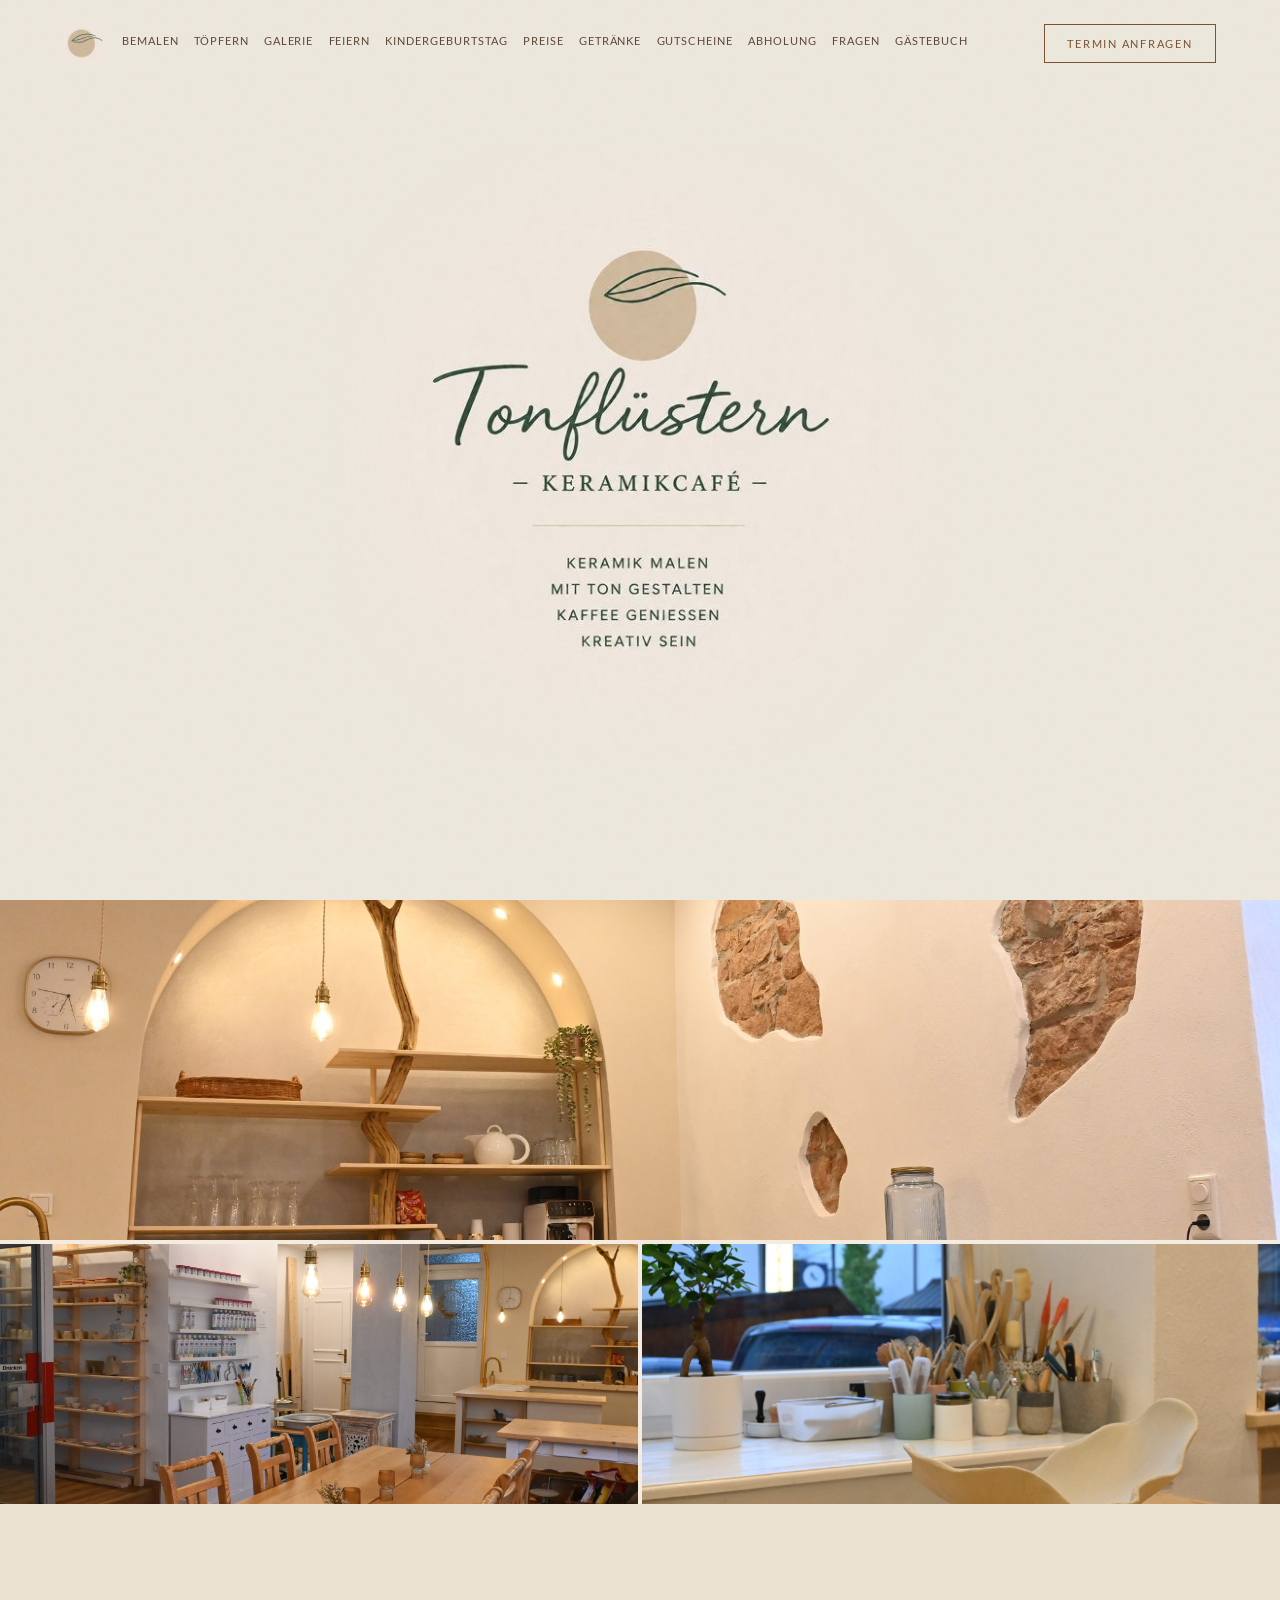
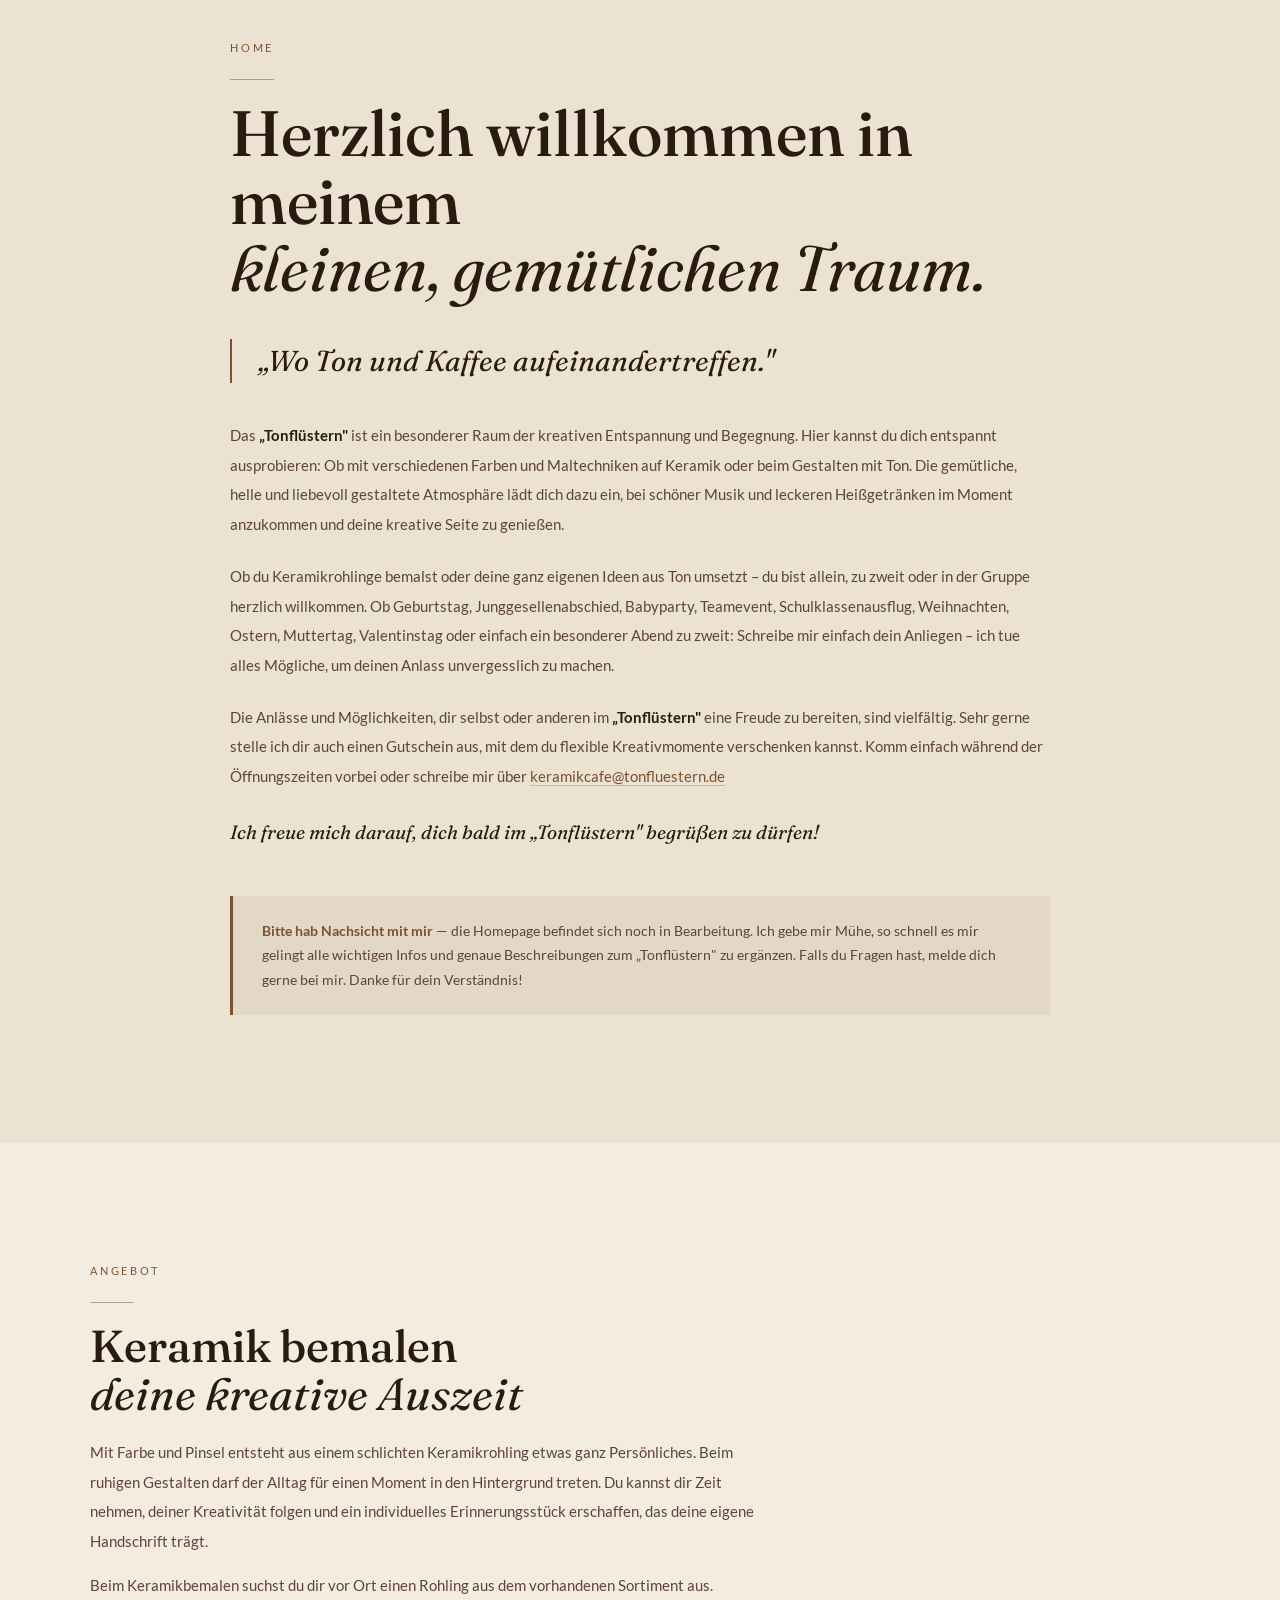
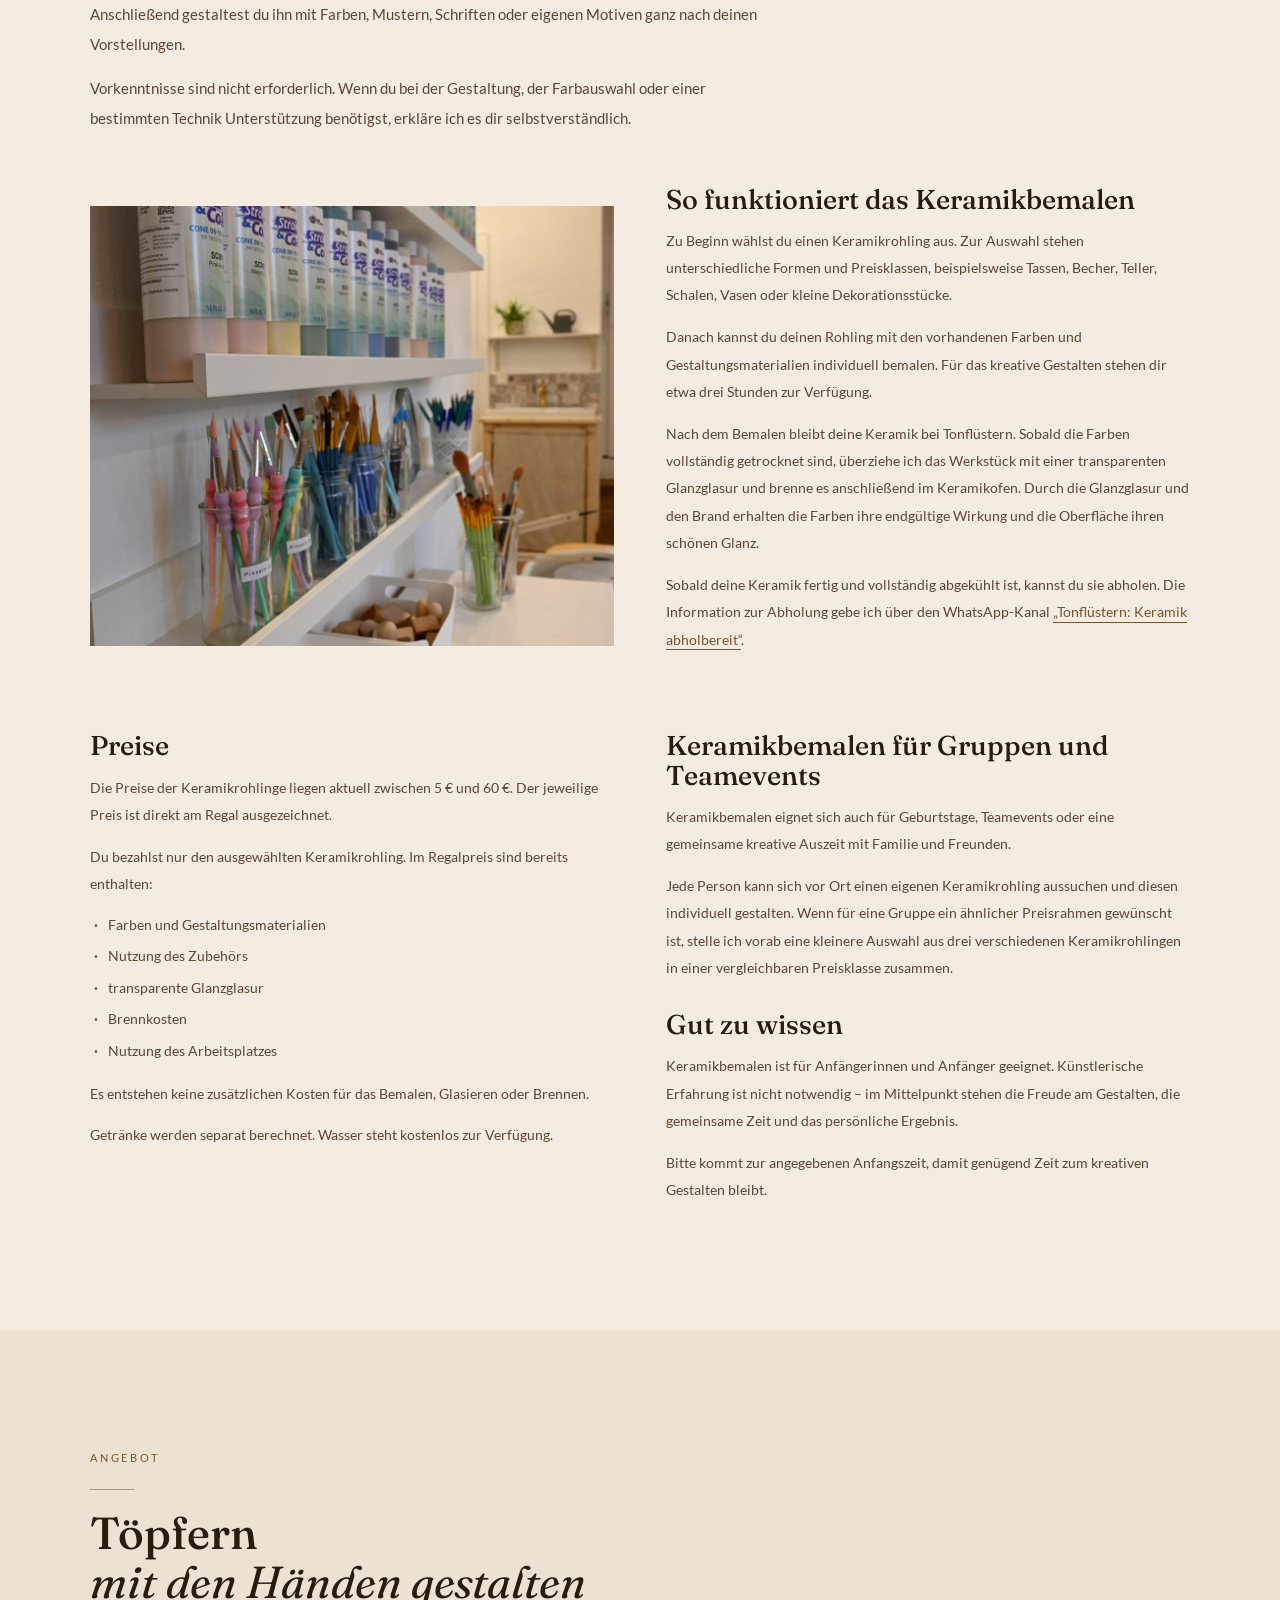
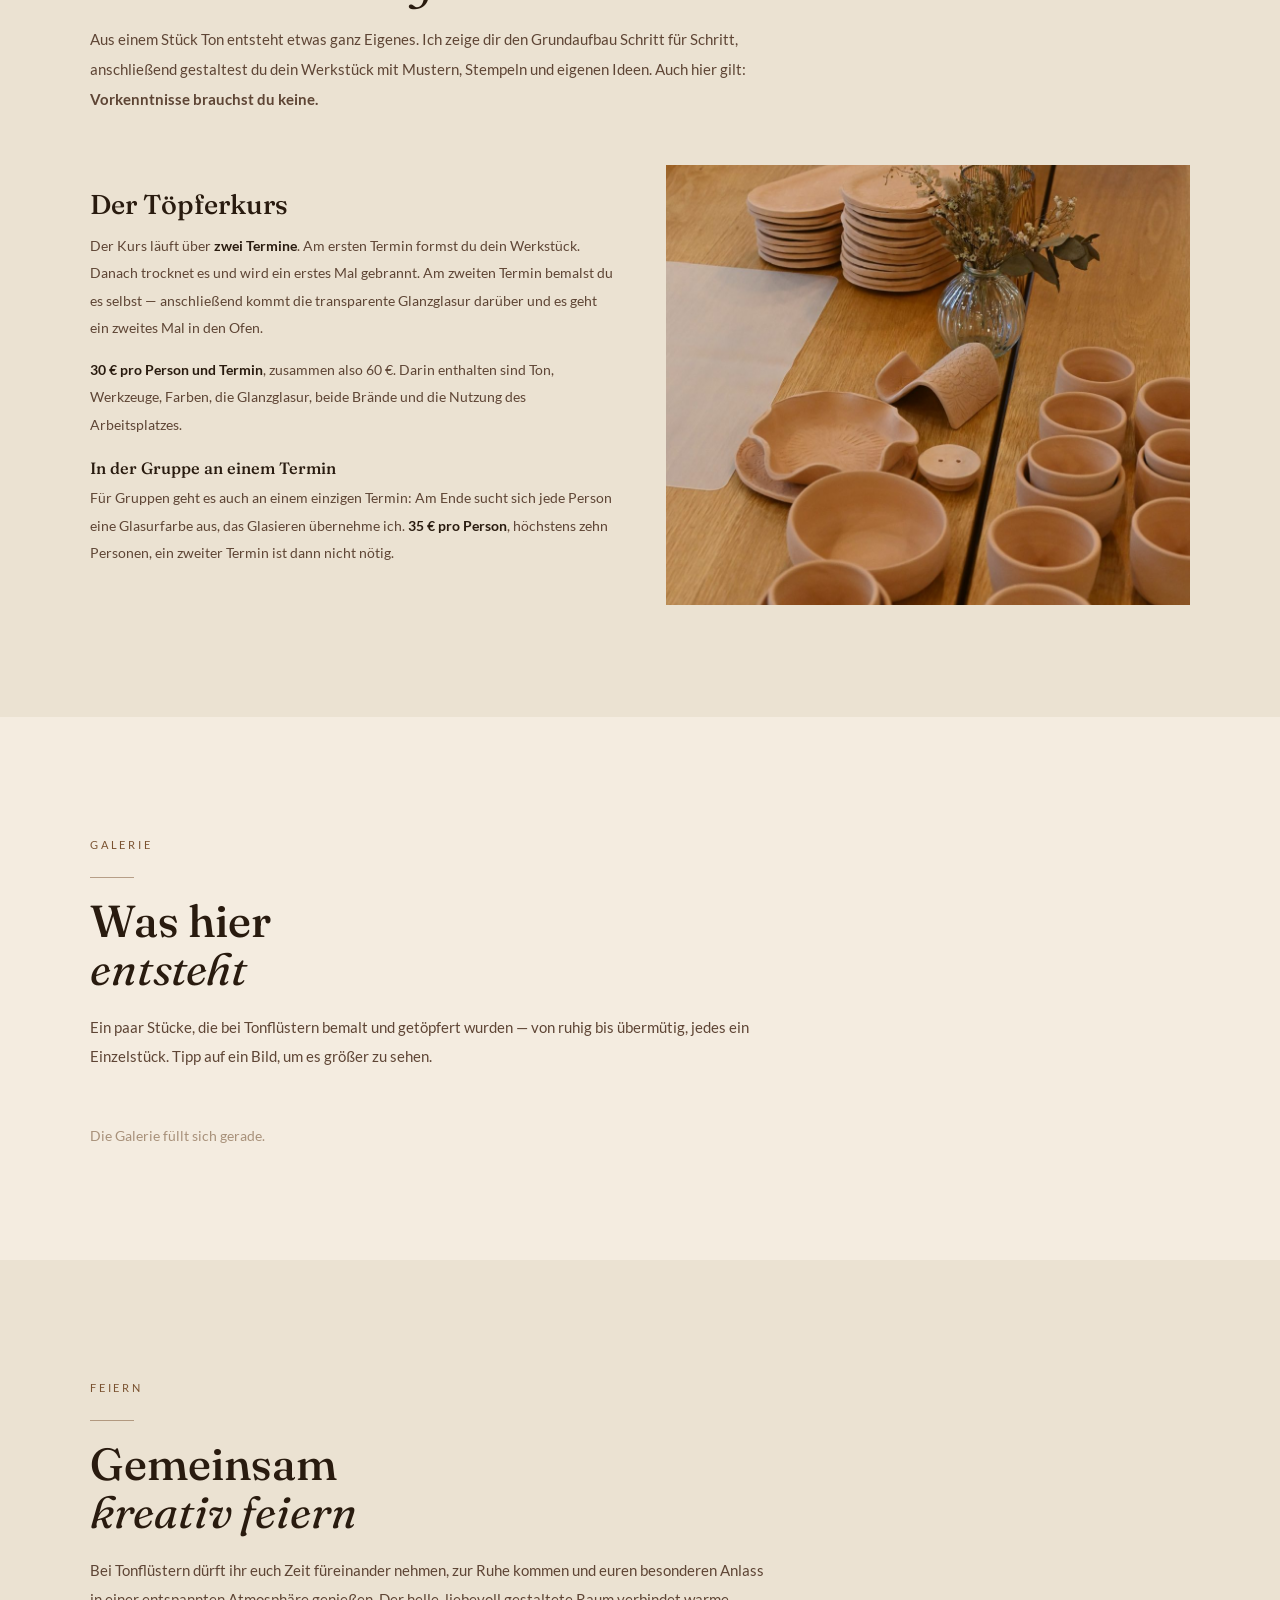
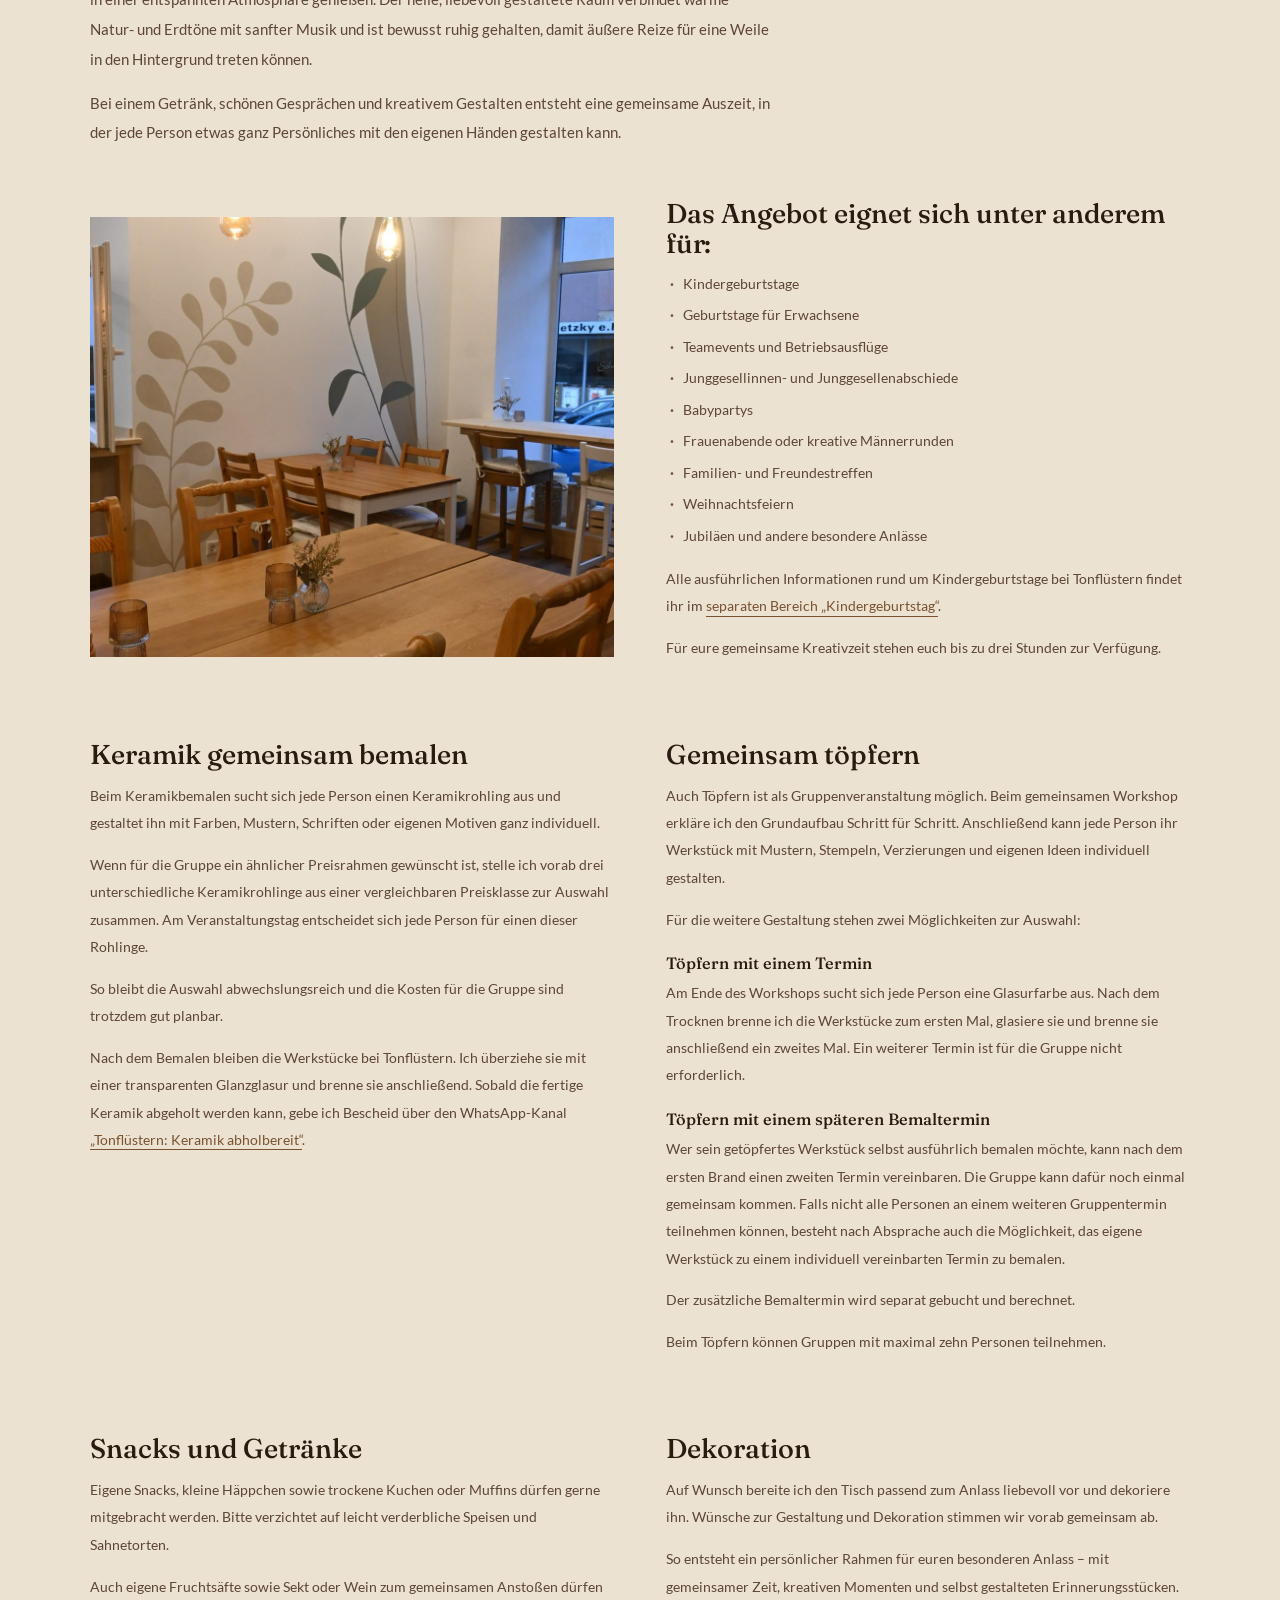
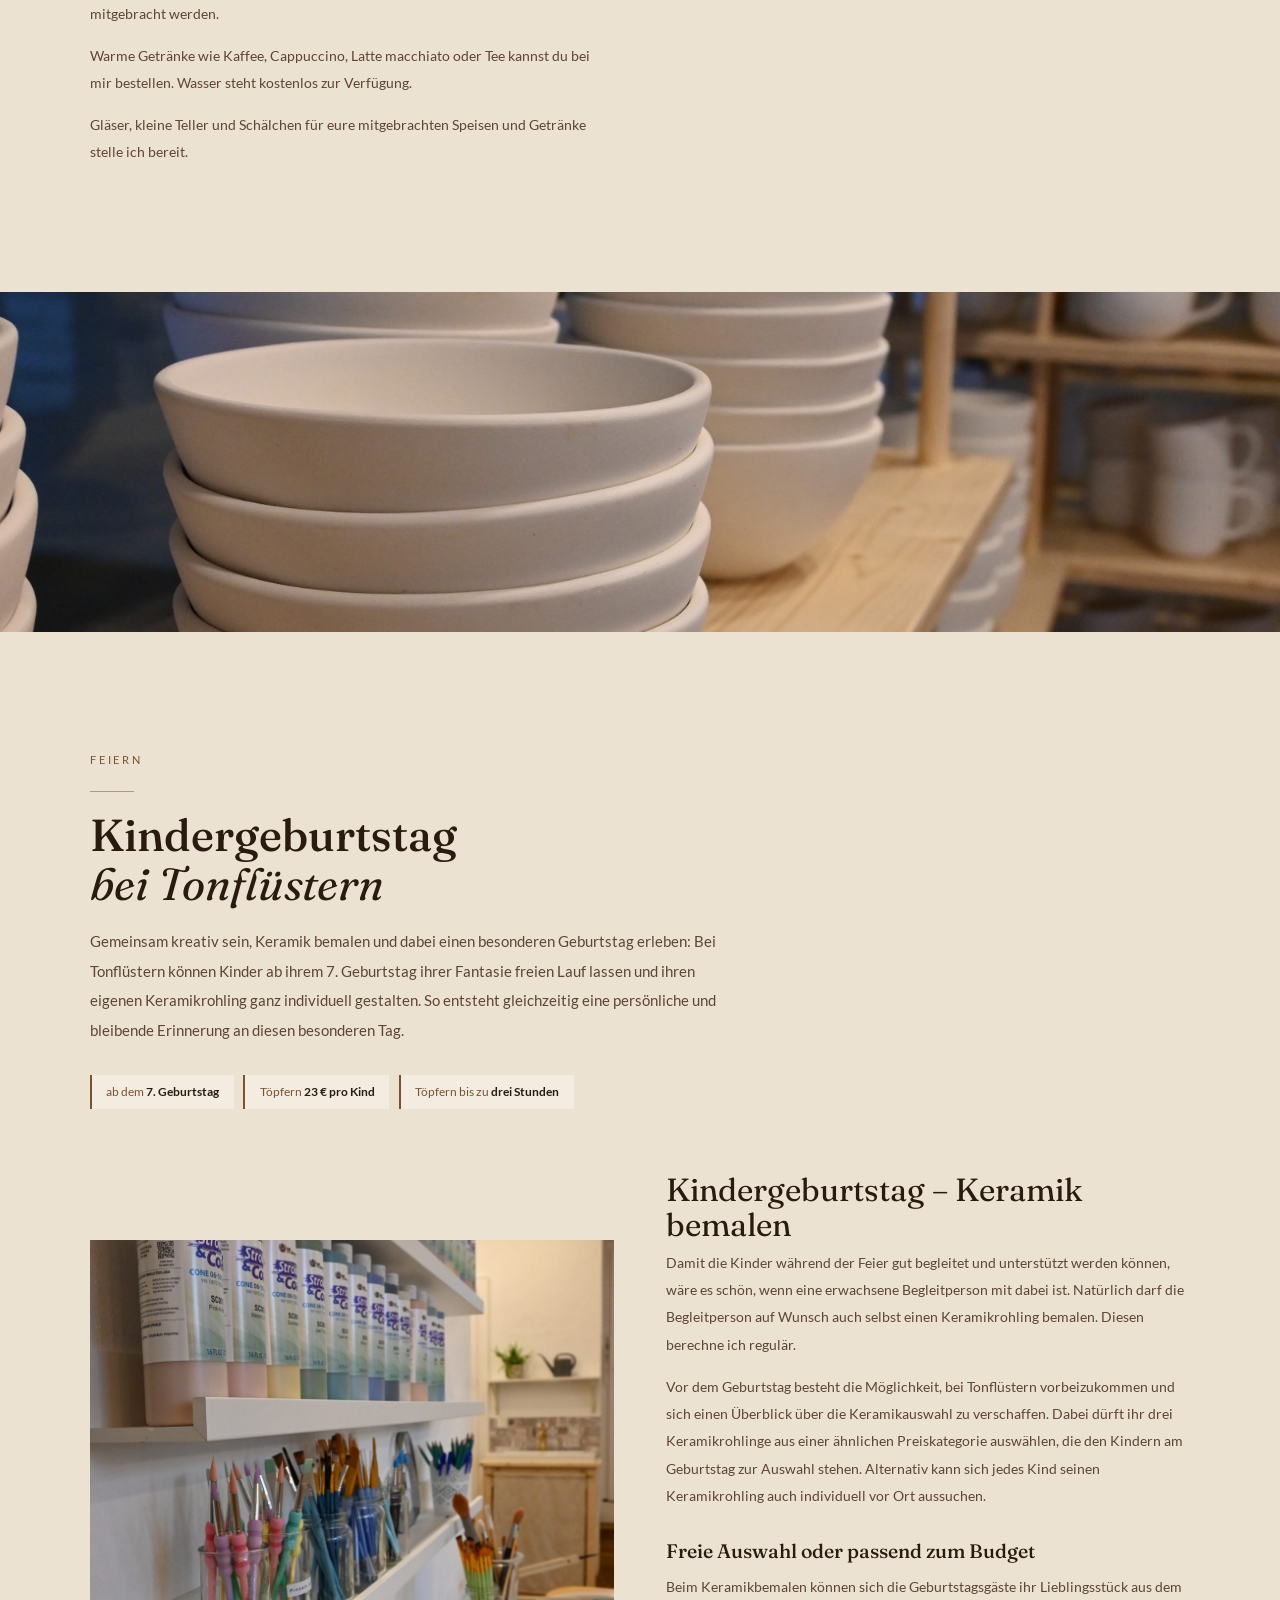
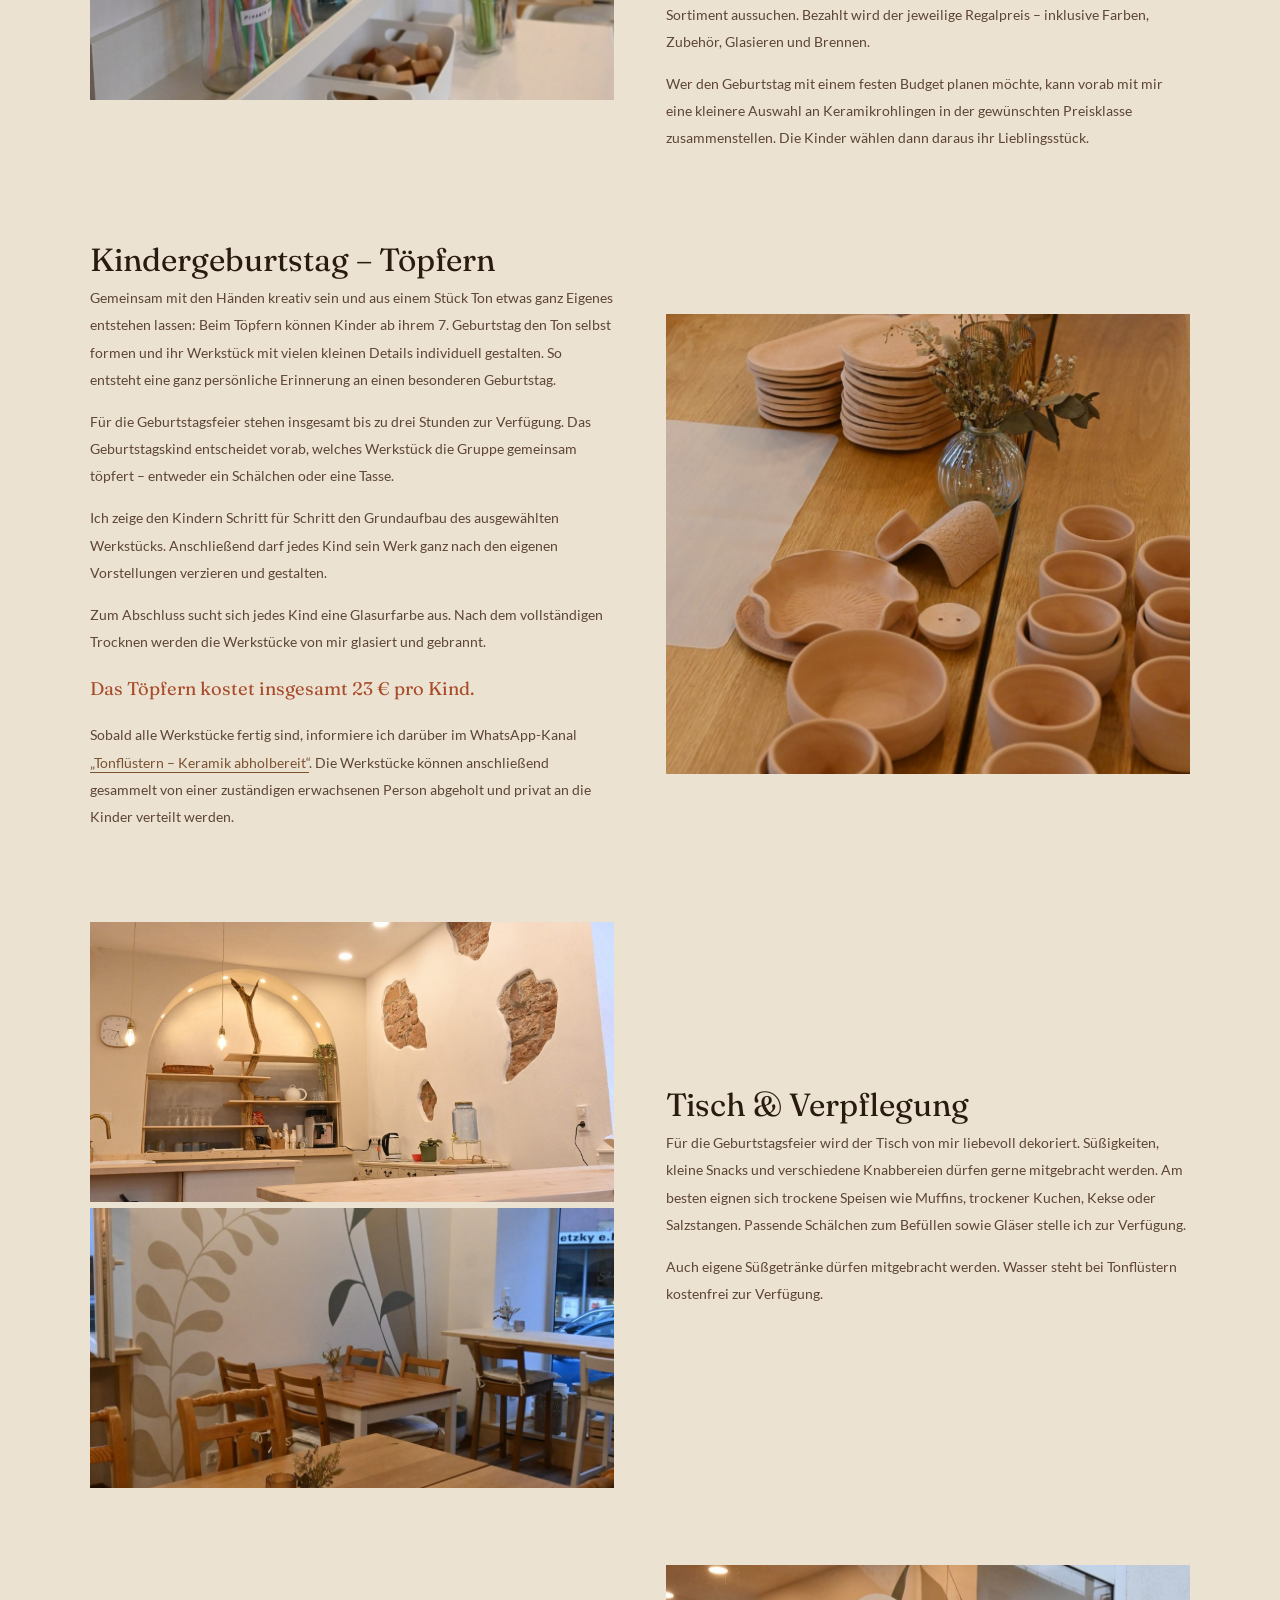
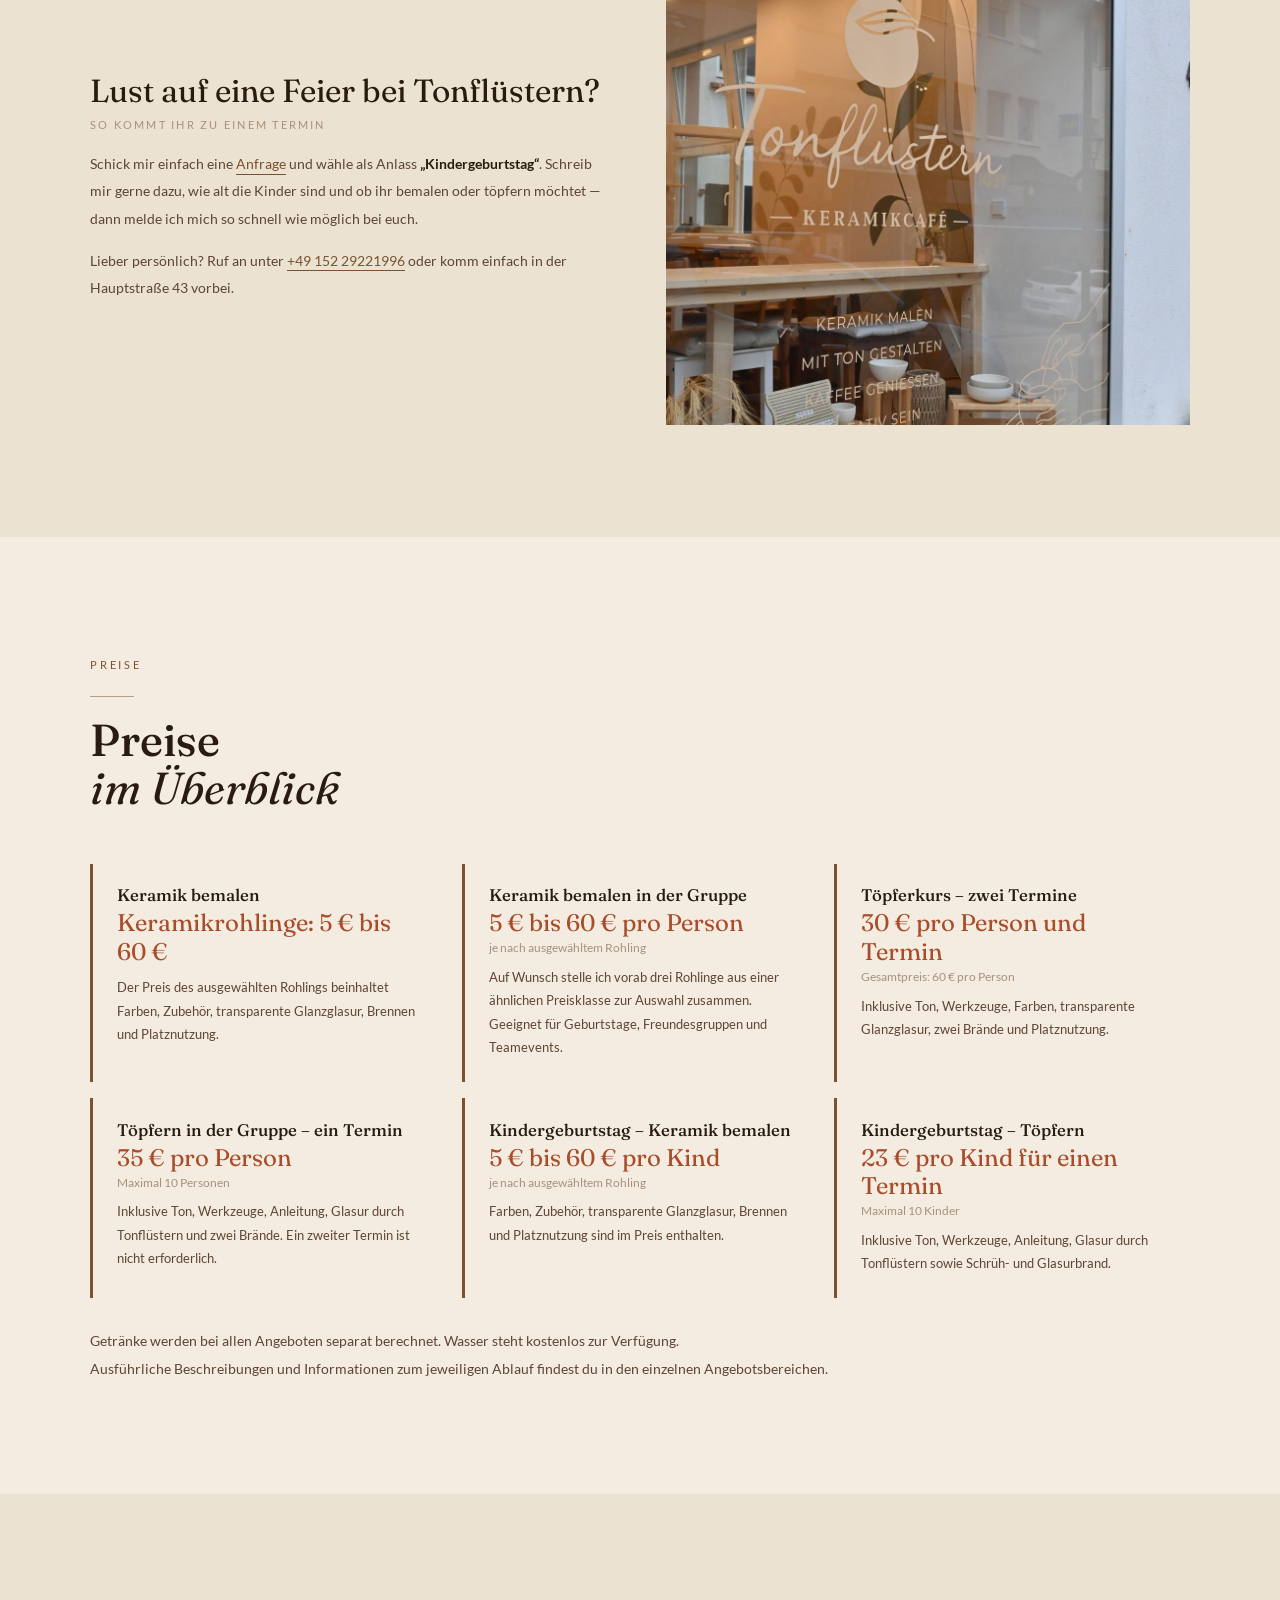
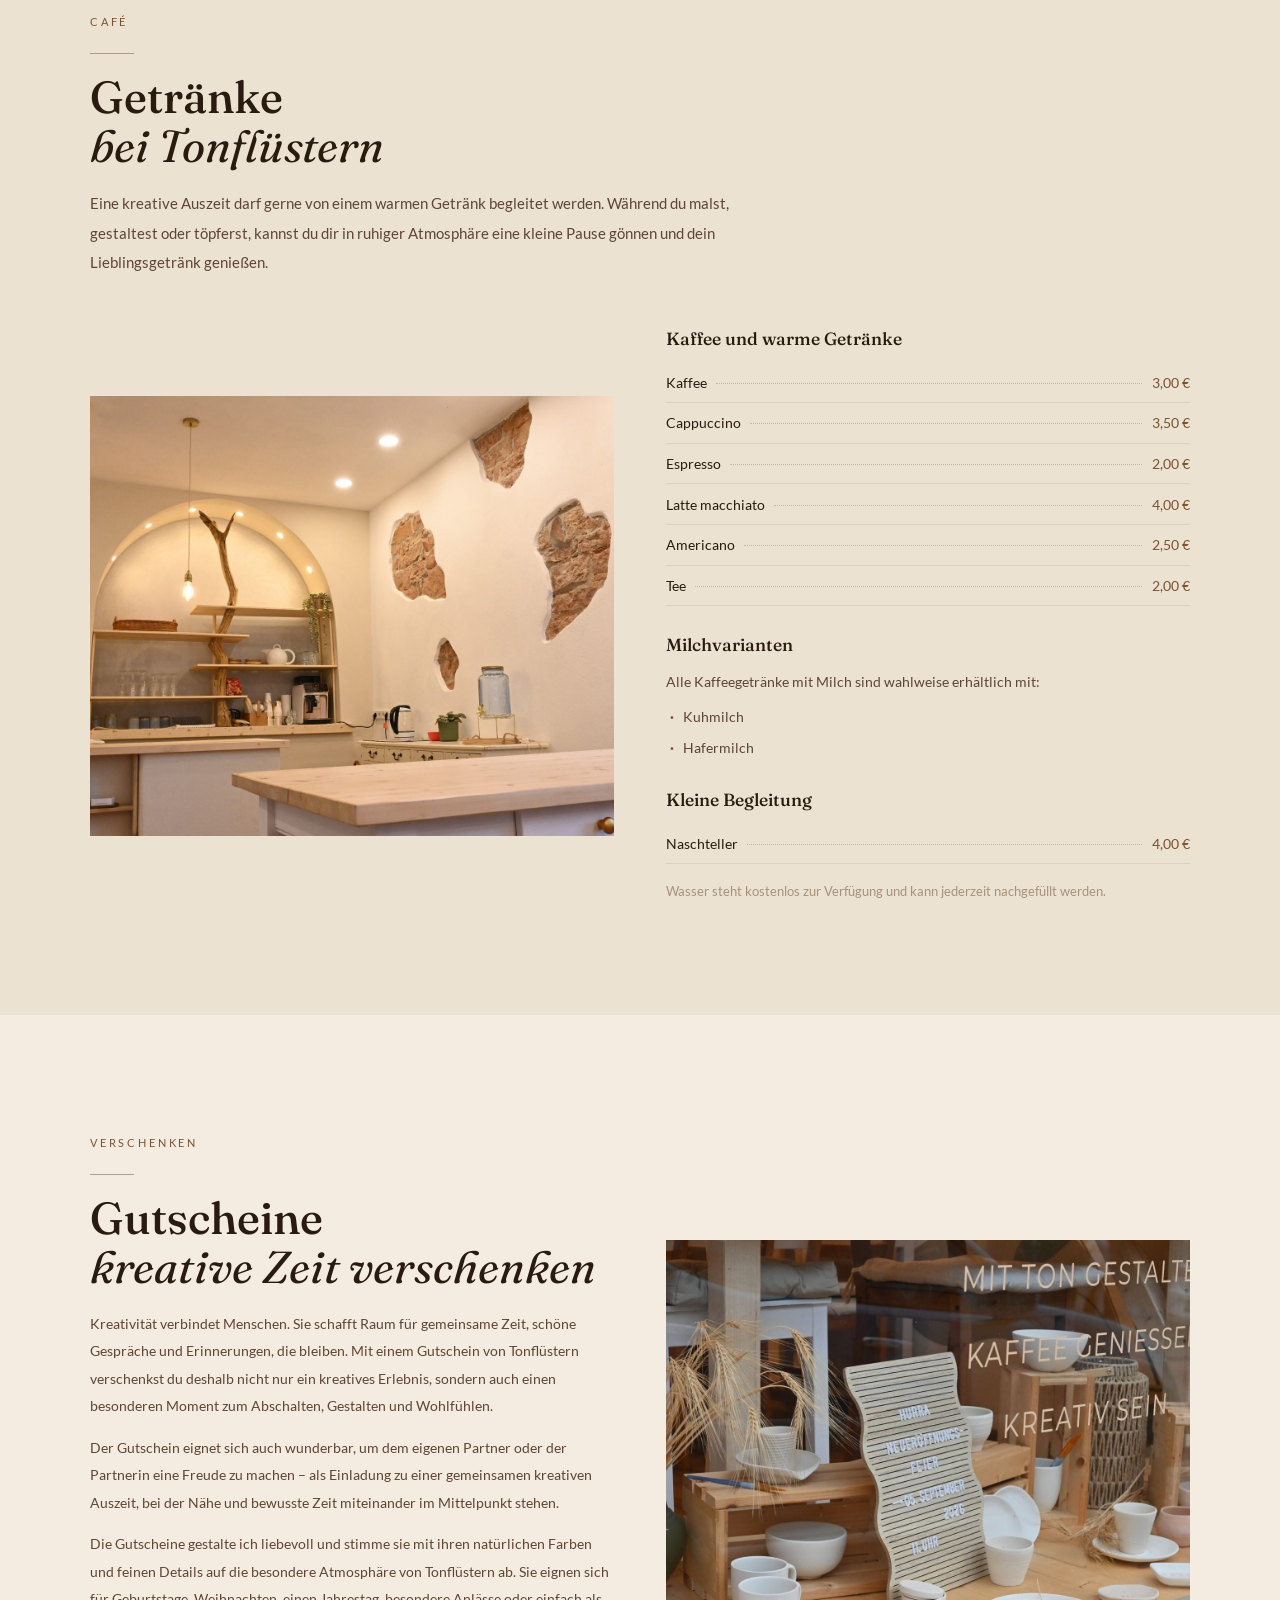
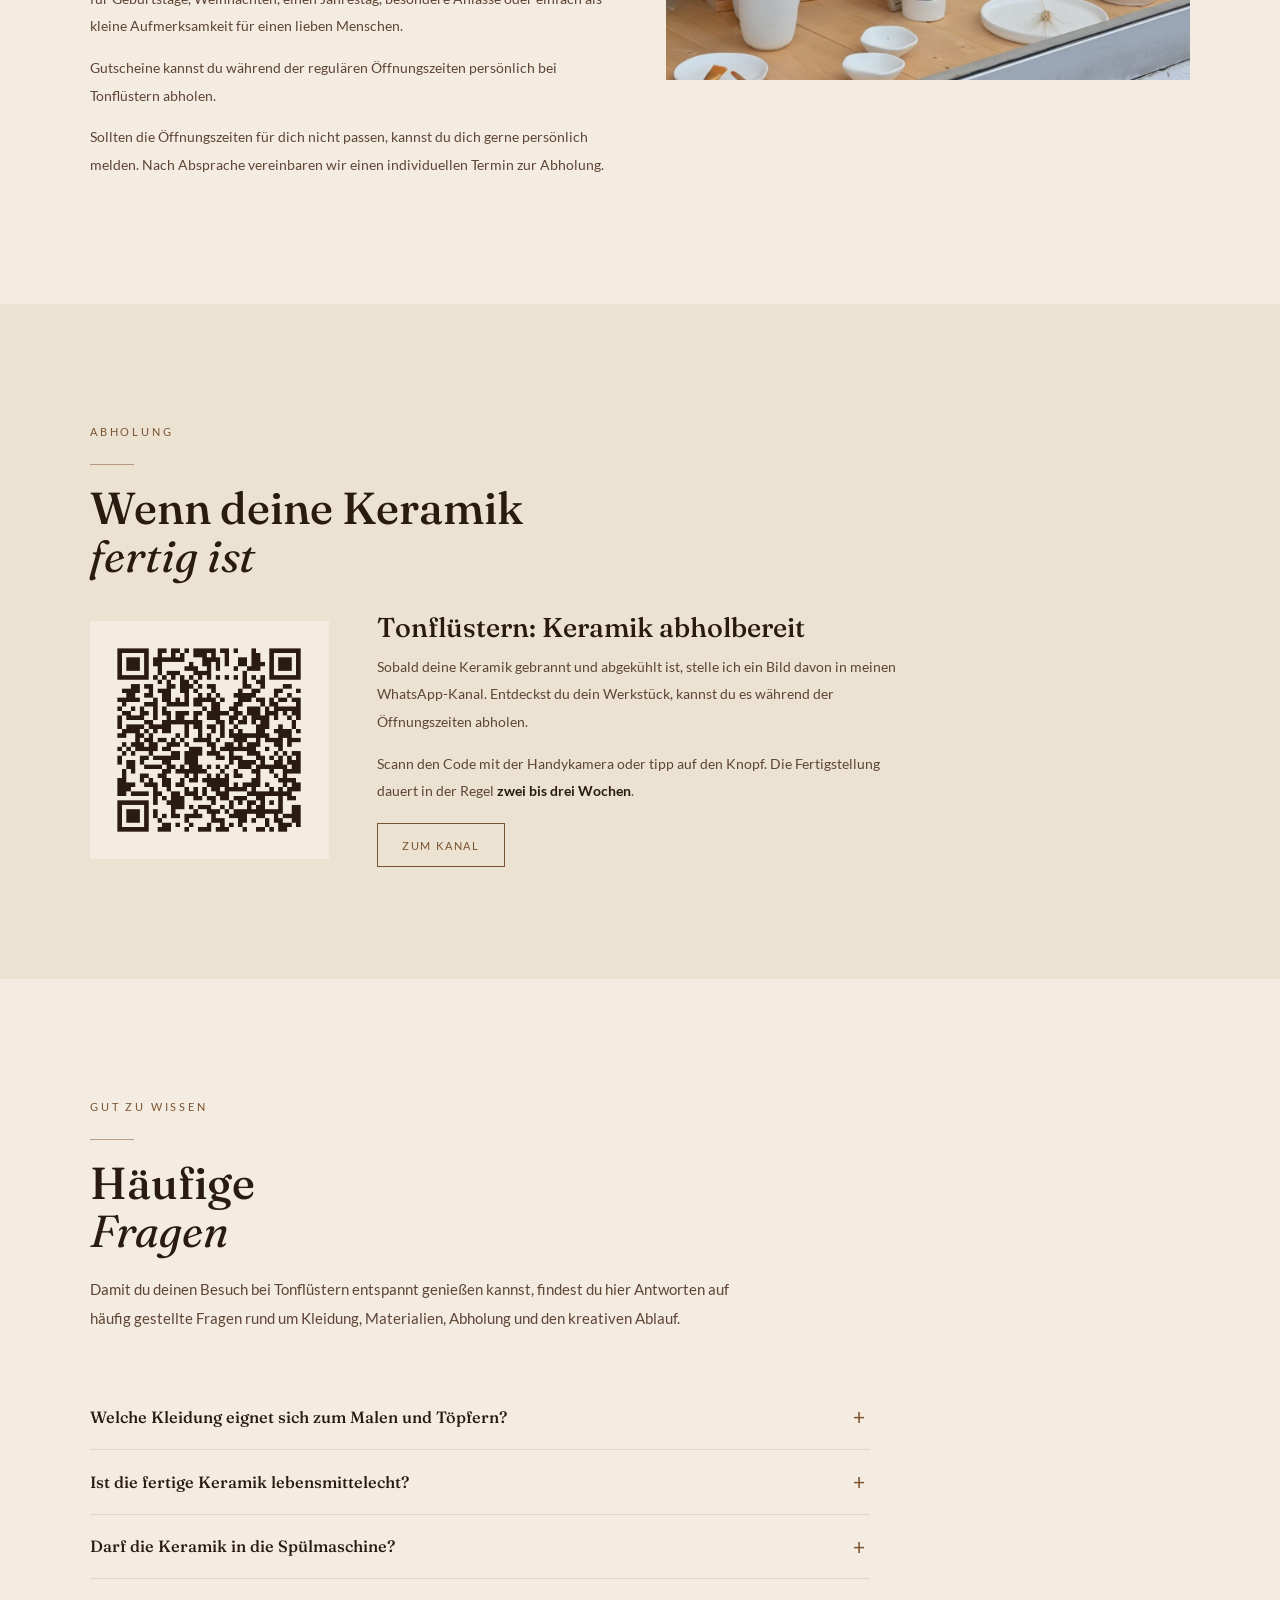
==== index.html @ cf9fa996 "Wochenend-Anfragen in der Uebersicht anhalten Samstag und Sonntag laufen auf Anfrage. Sind genug Anf" ====
<!DOCTYPE html>
<html lang="de">
<head>
  <meta charset="UTF-8">
  <meta name="viewport" content="width=device-width, initial-scale=1.0">
  <title>Tonflüstern – Keramikcafé in Erbach</title>
  <meta name="description" content="Tonflüstern — Keramik bemalen oder Töpfern in entspannter Café-Atmosphäre. Erbach im Odenwald. Jetzt Termin anfragen.">

  <meta property="og:url" content="https://tonfluestern.de">
  <meta property="og:type" content="website">
  <meta property="og:title" content="Tonflüstern – Keramikcafé">
  <meta property="og:description" content="Keramik bemalen oder Töpfern in entspannter Café-Atmosphäre. Erbach im Odenwald.">
  <meta property="og:image" content="https://tonfluestern.de/DSC_5393.JPG">
  <meta property="og:image:alt" content="Tonflüstern Keramikcafé in Erbach">
  <meta property="og:locale" content="de_DE">
  <meta name="twitter:card" content="summary_large_image">
  <link rel="icon" href="favicon.ico" sizes="any">
  <link rel="icon" type="image/png" href="favicon.png" sizes="180x180">
  <link rel="apple-touch-icon" href="favicon.png">

  <!-- Alle Schriften liegen im Ordner schriften/ auf diesem Server.
       Es wird keine Schrift von einem fremden Anbieter nachgeladen —
       bitte auch kuenftig keine einbinden: damit ginge bei jedem
       Seitenaufruf die IP-Adresse der Besucher an diesen Anbieter. -->
  <link rel="stylesheet" href="schriften.css">
  <link rel="stylesheet" href="flatpickr.min.css">
  <script>
    /* Kennzeichnet, dass JavaScript laeuft — erst dann wird die
       Start-Vorschau ueberhaupt sichtbar. */
    document.documentElement.className += ' js';
  </script>

  <style>
    /* ── TOKENS ── */
    :root {
      --bg-0: #f4ece0;
      --bg-1: #ebe2d2;
      --bg-2: #e1d5c2;
      --bg-3: #d4c5af;
      --terra: #a84c2a;
      --bronze: #7a5230;
      --cream: #291b0f;
      --cream-mid: #5e4535;
      --cream-faint: #a8917a;
      --logo-green: #263d1e;
      --on-col: #f4ece0;
      --fd: 'Fraunces', Georgia, serif;
      --fs: 'Pinyon Script', cursive;
      --fb: 'Lato', system-ui, sans-serif;
    }

    /* ── RESET ── */
    *, *::before, *::after { box-sizing: border-box; margin: 0; padding: 0; }
    html { scroll-behavior: smooth; font-size: 16px; }
    body { font-family: var(--fb); background: var(--bg-0); color: var(--cream); overflow-x: hidden; line-height: 1.75; }
    img { display: block; max-width: 100%; height: auto; }
    a { color: inherit; text-decoration: none; }
    button { cursor: pointer; border: none; background: none; font-family: inherit; }
    address { font-style: normal; }

    /* ── START-VORSCHAU ──
       Bewusst display:none. Erst wenn JavaScript laeuft, wird die
       Vorschau eingeblendet — ohne JavaScript kann sie die Seite
       also niemals blockieren. */
    #vorschau {
      position: fixed; inset: 0; z-index: 10000;
      display: none;
      place-items: center;
      /* gleicher Farbton wie die Startseite, damit beim Ausblenden
         kein Farbsprung entsteht */
      background: #ede8dd;
      transition: opacity .6s ease, visibility .6s ease;
    }
    .js #vorschau { display: grid; }
    /* Volles Logo, in Groesse und Lage genau wie auf der Startseite —
       beim Ausblenden bleibt es daher an Ort und Stelle stehen. */
    #vorschau img {
      width: clamp(300px,68vmin,820px); height: clamp(300px,68vmin,820px);
      object-fit: contain;
      /* Derselbe weiche Rand wie auf der Startseite. Der Bildhintergrund
         ist einen Hauch heller als die Flaeche; ohne diesen Verlauf
         zeichnete sich ein Rechteck um das Logo ab. */
      -webkit-mask-image: radial-gradient(ellipse 72% 72% at center, black 45%, transparent 78%);
      mask-image: radial-gradient(ellipse 72% 72% at center, black 45%, transparent 78%);
      animation: vorschauAtmen 2.6s ease-in-out infinite;
    }
    /* Schlanke Ladeanzeige. Sie fuellt sich in drei Sekunden auf 92% und
       springt erst beim tatsaechlichen Ausblenden auf 100% — sie zeigt
       damit echten Fortschritt und nicht nur eine hübsche Animation. */
    .v-balken {
      position: absolute; left: 50%; bottom: 15%;
      transform: translateX(-50%);
      width: min(220px, 52vw); height: 3px;
      background: rgba(122,82,48,.14);
      border-radius: 2px; overflow: hidden;
    }
    .v-balken i {
      display: block; position: relative; height: 100%; width: 0;
      background: var(--bronze); opacity: .8; border-radius: 2px;
      animation: vLaden 3s linear forwards;
    }
    /* Feiner Lichtschimmer wandert ueber den gefuellten Teil, damit die
       Anzeige auch bei langsamem Fortschritt erkennbar lebendig bleibt. */
    .v-balken i::after {
      content: ''; position: absolute; inset: 0;
      background: linear-gradient(90deg,
        transparent 0%, rgba(255,255,255,.55) 50%, transparent 100%);
      animation: vSchimmer 1.6s ease-in-out infinite;
    }
    /* Beschriftung darunter — nimmt der Wartezeit das Unklare */
    .v-text {
      position: absolute; left: 50%; bottom: 15%;
      transform: translate(-50%, 2.1rem);
      font-size: .62rem; letter-spacing: .28em; text-transform: uppercase;
      color: var(--cream-faint); white-space: nowrap;
    }
    #vorschau.weg .v-balken i { width: 100% !important; animation: none; transition: width .35s ease; }
    #vorschau.weg .v-balken i::after { animation: none; opacity: 0; }
    @keyframes vLaden   { to { width: 92%; } }
    @keyframes vSchimmer {
      0%   { transform: translateX(-100%); }
      60%, 100% { transform: translateX(100%); }
    }

    #vorschau.weg { opacity: 0; visibility: hidden; pointer-events: none; }
    /* Beim Ausblenden das Pulsieren anhalten und auf die exakte Groesse
       zurueckgehen — so uebergibt das Emblem punktgenau an das Startbild. */
    #vorschau.weg img { animation: none; transform: scale(1); transition: transform .5s ease; }
    @keyframes vorschauAtmen {
      0%, 100% { transform: scale(.985); opacity: .9; }
      50%      { transform: scale(1);    opacity: 1; }
    }
    /* Solange die Vorschau liegt: nicht dahinter scrollen, und die
       Navigation ausblenden. Fest positionierte Elemente koennen sich
       je nach Browser ueber die Vorschau legen, obwohl ihre Ebene
       niedriger liegt — das hier ist eindeutig und blendet die
       Navigation anschliessend sanft ein. */
    body.vorschau-an { overflow: hidden; }
    body.vorschau-an #nav { opacity: 0; visibility: hidden; pointer-events: none; }

    @media (prefers-reduced-motion: reduce) {
      #vorschau img { animation: none; }
      #vorschau { transition: none; }
      .v-balken i { animation-duration: 3s; }
      .v-balken i::after { animation: none; opacity: 0; }
    }
    @media print { #vorschau { display: none !important; } }

    /* ── FILM GRAIN ── */
    body::after {
      content: '';
      position: fixed; inset: 0; z-index: 9999; pointer-events: none; opacity: .035;
      background-image: url("data:image/svg+xml,%3Csvg xmlns='http://www.w3.org/2000/svg' width='256' height='256'%3E%3Cfilter id='n'%3E%3CfeTurbulence type='fractalNoise' baseFrequency='0.85' numOctaves='4' stitchTiles='stitch'/%3E%3C/filter%3E%3Crect width='100%25' height='100%25' filter='url(%23n)'/%3E%3C/svg%3E");
      background-size: 160px 160px;
    }

    /* ── SCROLL REVEAL ── */
    .rv { opacity: 0; transform: translateY(28px); transition: opacity .9s cubic-bezier(.16,1,.3,1), transform .9s cubic-bezier(.16,1,.3,1); }
    .rv.on { opacity: 1; transform: none; }
    .rv-d1 { transition-delay: .1s; }
    .rv-d2 { transition-delay: .22s; }
    .rv-d3 { transition-delay: .34s; }

    /* ── TYPOGRAPHY ── */
    .eyebrow { font-family: var(--fb); font-size: .68rem; font-weight: 500; letter-spacing: .26em; text-transform: uppercase; color: var(--bronze); }
    /* 500 ist bei Fraunces die schwerste vorhandene Stufe. Mehr
       waere nur vom Browser nachgedunkelt und saehe unsauber aus. */
    h1,h2,h3,h4 { font-family: var(--fd); font-weight: 500; line-height: 1.08; }
    .dlg { font-size: clamp(2.2rem,5vw,4.4rem); line-height: 1.05; }
    .dmd { font-size: clamp(1.8rem,3.5vw,3rem); }
    .gold-rule { display: block; width: 44px; height: 1px; background: var(--bronze); opacity: .5; margin: 1.2rem 0; }

    /* ── NAV ── */
    #nav {
      position: fixed; top: 0; left: 0; right: 0; z-index: 900;
      padding: 1.4rem clamp(1.5rem,5vw,5rem);
      display: flex; align-items: center; justify-content: space-between;
      transition: background .4s, padding .4s, border-color .4s,
                  opacity .5s ease, visibility .5s ease;
      border-bottom: 1px solid transparent;
    }
    #nav.sc {
      background: rgba(244,236,224,.96);
      backdrop-filter: blur(14px);
      padding: .9rem clamp(1.5rem,5vw,5rem);
      border-color: rgba(122,82,48,.2);
    }
    .nav-emblem {
      display: block; width: 42px; height: 42px; flex-shrink: 0;
      background: url(favicon.png) no-repeat center / contain;
    }
    /* Die Seite ist lang geworden — ohne Navigation muesste man
       sehr weit scrollen. Auf schmalen Geraeten laesst sich die
       Leiste seitlich schieben, statt zu verschwinden.          */
    /* Elf Reiter muessen auf einen ueblichen Bildschirm passen.
       Waere der Streifen breiter als der Platz, waere der letzte
       abgeschnitten — und niemand merkt, dass dort noch etwas
       kommt. Darum eng gesetzt; reicht es trotzdem nicht, laesst
       er sich schieben und ein Verlauf am Rand zeigt das an.   */
    .nav-streifen { position: relative; flex: 1; min-width: 0; margin: 0 1rem; }
    .nav-links { display: flex; align-items: center; gap: .95rem; overflow-x: auto;
                 scrollbar-width: none; -ms-overflow-style: none; }
    .nav-links::-webkit-scrollbar { display: none; }
    .nav-streifen::after {
      content: ''; position: absolute; right: 0; top: 0; bottom: 0; width: 2rem;
      pointer-events: none; opacity: 0; transition: opacity .3s, background .4s;
      /* Ganz oben liegt die Leiste durchsichtig ueber dem Hero —
         dort muss der Verlauf dessen Ton treffen, sonst sieht man
         einen hellen Streifen. Sobald gescrollt wird, bekommt die
         Leiste ihren eigenen Grund, und der Verlauf zieht nach. */
      background: linear-gradient(90deg, rgba(237,232,221,0), #ede8dd);
    }
    .nav-streifen.mehr::after { opacity: 1; }
    #nav.sc .nav-streifen::after {
      background: linear-gradient(90deg, rgba(244,236,224,0), #f4ece0);
    }
    .nav-link {
      font-size: .66rem; letter-spacing: .09em; text-transform: uppercase;
      color: var(--cream-mid); white-space: nowrap;
      border-bottom: 1px solid transparent; padding-bottom: .15rem;
      transition: color .3s, border-color .3s;
    }
    .nav-link:hover { color: var(--bronze); border-color: var(--bronze); }
    @media (max-width: 900px) {
      .nav-links { gap: .8rem; }
      .nav-link { font-size: .62rem; letter-spacing: .07em; }
    }
    @media (max-width: 560px) {
      /* Der Knopf bleibt, die Leiste rutscht darunter */
      #nav { flex-wrap: wrap; row-gap: .5rem; }
      .nav-streifen { order: 3; width: 100%; flex: 0 0 100%; margin: 0; }
      .nav-links { padding-bottom: .2rem; }
    }

    .nav-book {
      font-size: .68rem; letter-spacing: .16em; text-transform: uppercase;
      padding: .55rem 1.4rem;
      border: 1px solid var(--bronze); color: var(--bronze);
      transition: background .3s, color .3s;
    }
    .nav-book:hover { background: var(--bronze); color: var(--bg-0); }

    /* ── HERO ── */
    #hero {
      min-height: 100svh;
      background: #ede8dd;
      display: flex; align-items: center; justify-content: center;
      overflow: hidden;
    }
    #hero img {
      display: block;
      width: clamp(300px,68vmin,820px); height: clamp(300px,68vmin,820px);
      object-fit: cover; object-position: center;
      -webkit-mask-image: radial-gradient(ellipse 72% 72% at center, black 45%, transparent 78%);
      mask-image: radial-gradient(ellipse 72% 72% at center, black 45%, transparent 78%);
      animation: logoFloat 7s cubic-bezier(.37,0,.63,1) infinite;
    }
    @keyframes logoFloat { 0%,100% { transform: translateY(0); } 50% { transform: translateY(-14px); } }
    @media (prefers-reduced-motion: reduce) { #hero img { animation: none; } }

    /* ── PHOTOS ── */
    #photos {
      display: grid;
      grid-template-columns: 1fr 1fr;
      grid-template-rows: 340px 260px;
      gap: 4px;
    }
    .ph-cell { overflow: hidden; background: var(--bg-3); }
    .ph-cell img { width: 100%; height: 100%; object-fit: cover; transition: transform .7s ease; }
    .ph-cell:hover img { transform: scale(1.04); }
    .ph-cell--wide { grid-column: span 2; }
    @media (max-width: 640px) {
      #photos { grid-template-columns: 1fr; grid-template-rows: auto; }
      .ph-cell { height: 260px; }
      .ph-cell--wide { grid-column: span 1; }
    }

    /* ── INTRO ── */
    #intro {
      padding: clamp(5rem,10vw,9rem) clamp(1.5rem,5vw,5rem);
      background: var(--bg-1);
    }
    .intro-inner {
      max-width: 820px; margin: 0 auto;
    }
    .intro-inner .eyebrow { margin-bottom: .6rem; }
    .intro-inner .dlg { margin: .8rem 0 2rem; }
    .intro-inner p { font-size: .95rem; color: var(--cream-mid); line-height: 1.95; margin-bottom: 1.4rem; }
    .intro-inner strong { color: var(--cream); }
    blockquote {
      font-family: var(--fd); font-size: clamp(1.2rem,2.4vw,1.8rem); font-style: italic;
      color: var(--cream); line-height: 1.5;
      padding-left: 1.6rem; border-left: 2px solid var(--bronze);
      margin: 2.4rem 0;
    }
    .notice-box {
      margin-top: 2.8rem; padding: 1.4rem 1.8rem;
      background: rgba(122,82,48,.07);
      border-left: 3px solid var(--bronze);
      font-size: .85rem; color: var(--cream-mid); line-height: 1.8;
    }
    .notice-box strong { color: var(--bronze); }

    /* ── BOOKING ── */
    #booking {
      padding: clamp(5rem,10vw,9rem) clamp(1.5rem,5vw,5rem);
    }
    .bk-wrap { max-width: 1100px; margin: 0 auto; }
    .bk-head { margin-bottom: 3.5rem; }
    .bk-head .dmd { margin-top: 1rem; }
    .bk-avail {
      display: flex; flex-wrap: wrap; gap: 1.2rem; margin-top: 1.8rem;
      font-size: .82rem;
    }
    .bk-avail-item {
      padding: .8rem 1.4rem;
      background: var(--bg-1);
      border-left: 3px solid var(--bronze);
    }
    .bk-avail-item strong { display: block; font-family: var(--fd); font-size: 1rem; font-weight: 400; margin-bottom: .15rem; }
    .bk-avail-item span { color: var(--cream-mid); font-size: .8rem; }
    /* Ruhetage sollen sich auf den ersten Blick von den offenen
       Tagen unterscheiden — gedeckt statt in der Akzentfarbe. */
    .bk-avail-item.bk-avail-zu { border-left-color: rgba(122,82,48,.35); opacity: .75; }
    .bk-avail-item.bk-avail-zu span { font-weight: 600; }

    .info-box {
      display: flex; gap: .9rem; align-items: flex-start;
      margin-top: 1.6rem; padding: 1rem 1.4rem;
      background: rgba(122,82,48,.07); border-left: 3px solid var(--bronze);
      max-width: 480px;
    }
    .info-icon { color: var(--bronze); font-size: .7rem; line-height: 1.9; flex-shrink: 0; }
    /* nur die Ueberschrift der Box wird als Label gesetzt —
       Hervorhebungen im Fliesstext bleiben normale Fettschrift */
    .info-box div > strong:first-child {
      display: block; font-size: .68rem; letter-spacing: .18em; text-transform: uppercase;
      color: var(--bronze); margin-bottom: .25rem; font-weight: 500;
    }
    .info-box div strong { font-weight: 700; color: var(--cream); }
    .info-box div { font-size: .88rem; color: var(--cream-mid); line-height: 1.7; }

    .bk-form-grid {
      display: grid; grid-template-columns: 1fr 1fr; gap: 3rem; align-items: start;
    }
    @media (max-width: 720px) { .bk-form-grid { grid-template-columns: 1fr; } }

    /* flatpickr overrides */
    .flatpickr-calendar { font-family: var(--fb) !important; background: var(--bg-1) !important; border: 1px solid rgba(122,82,48,.2) !important; box-shadow: 0 8px 32px rgba(41,27,15,.1) !important; border-radius: 0 !important; }
    .flatpickr-day { border-radius: 0 !important; color: var(--cream) !important; }
    .flatpickr-day.selected, .flatpickr-day.selected:hover { background: var(--terra) !important; border-color: var(--terra) !important; color: var(--on-col) !important; }
    .flatpickr-day.flatpickr-disabled { color: rgba(122,82,48,.3) !important; }
    .flatpickr-months .flatpickr-month { background: var(--bg-2) !important; color: var(--cream) !important; }
    .flatpickr-current-month span.cur-month { color: var(--cream) !important; }
    .flatpickr-current-month input.cur-year { color: var(--cream) !important; }
    .flatpickr-weekday { color: var(--cream-mid) !important; font-weight: 400; }
    .flatpickr-day:hover { background: var(--bg-3) !important; }
    .flatpickr-day.today { border-color: rgba(122,82,48,.4) !important; }

    #cal-container { }

    /* day info */
    #day-info {
      margin-top: 1.6rem; padding: 1.2rem 1.6rem;
      background: var(--bg-1); border-left: 3px solid var(--terra);
    }
    #day-info.hidden { display: none; }
    #day-info p.ts-label { font-size: .68rem; letter-spacing: .18em; text-transform: uppercase; color: var(--bronze); margin-bottom: .5rem; }
    .day-hours { font-family: var(--fd); font-size: 1.5rem; color: var(--cream); line-height: 1.2; }
    .day-seats { margin-top: .35rem; font-size: .82rem; font-weight: 700; color: var(--bronze); letter-spacing: .02em; }
    .day-seats.seats-low { color: var(--terra); }
    .day-sub { margin-top: .6rem; font-size: .82rem; color: var(--cream-mid); line-height: 1.65; }

    /* ausgebucht */
    #full-note {
      margin-top: 1.6rem; padding: 1rem 1.4rem;
      background: rgba(168,76,42,.08); border-left: 3px solid var(--terra);
      font-size: .85rem; color: var(--cream-mid); line-height: 1.7; display: none;
    }
    #full-note.visible { display: block; }
    #full-note strong { display: block; color: var(--terra); margin-bottom: .2rem; }
    #full-note.zu { background: var(--bg-1); border-left-color: var(--bronze); }
    #full-note.zu strong { color: var(--bronze); }

    /* ── Kalender-Marker ──
       ausgebucht und geschlossen müssen unterscheidbar sein:
       ausgebucht = rötlich + durchgestrichen, geschlossen = nur blass */
    .flatpickr-day.day-full {
      color: rgba(168,76,42,.55) !important;
      text-decoration: line-through;
      text-decoration-thickness: 1px;
    }
    /* Von Hand zugemacht: ebenfalls durchgestrichen, damit man
       gleich sieht, dass hier nichts geht — aber in gedecktem
       Braun statt im warnenden Rot. Ausgebucht ist Pech,
       geschlossen ist eine Entscheidung.                      */
    .flatpickr-day.day-zu {
      color: rgba(94,69,53,.5) !important;
      text-decoration: line-through;
      text-decoration-thickness: 1px;
    }
    .flatpickr-day.day-limited { position: relative; font-weight: 700; }
    .flatpickr-day.day-limited::after {
      content: ''; position: absolute; bottom: 4px; left: 50%; transform: translateX(-50%);
      width: 4px; height: 4px; border-radius: 50%; background: var(--terra);
    }
    .flatpickr-day.selected.day-limited::after { background: var(--on-col); }


    #anfrage-note { margin-top: 1.6rem; padding: 1rem 1.4rem; background: var(--bg-1); border-left: 3px solid var(--cream-faint); font-size: .85rem; color: var(--cream-mid); display: none; }
    #anfrage-note.visible { display: block; }

    /* Wunschzeit — nur am Wochenende sichtbar. Wichtig: solange der
       Kasten verborgen ist, darf das Feld kein "required" tragen,
       sonst blockiert der Browser das Absenden mit einer Meldung,
       die niemand sehen kann. Das schaltet das Skript mit um.   */
    #anlass-frei { display: none; }
    #anlass-frei.visible { display: flex; }
    #wz-feld { display: none; }
    #wz-feld.visible { display: flex; }
    .wz-hint { display: block; text-transform: none; letter-spacing: 0;
               color: var(--cream-faint); font-size: .74rem; margin-top: .15rem; }

    /* ══ GEMEINSAME ABSCHNITTE (Angebote, Preise, Getraenke, Fragen) ══ */
    .ab { padding: clamp(4rem,9vw,7rem) clamp(1.5rem,6vw,4rem); }
    .ab--hell { background: var(--bg-1); }
    .ab-inner { max-width: 1100px; margin: 0 auto; }
    .ab-kopf { max-width: 680px; margin-bottom: clamp(2.2rem,4vw,3.2rem); }
    .ab-kopf p { font-size: .95rem; color: var(--cream-mid); line-height: 1.95; margin-top: 1.2rem; }
    .ab-kopf p + p { margin-top: .9rem; }

    .ab-zwei { display: grid; grid-template-columns: 1fr 1fr; gap: clamp(1.5rem,4vw,3.5rem); align-items: start; }
    .ab-zwei--bild { align-items: center; }
    .ab-zwei > figure { margin: 0; }
    .ab-zwei figure img { width: 100%; height: clamp(260px,40vw,440px); object-fit: cover; display: block; }
    .ab-gedreht > figure { order: 2; }

    .ab-text h3, .ab-block h3 {
      font-family: var(--fd); font-weight: 500;
      font-size: clamp(1.25rem,2.3vw,1.7rem); margin-bottom: .8rem;
    }
    .ab-text h4, .ab-block h4 {
      font-family: var(--fd); font-weight: 500;
      font-size: 1.02rem; margin: 1.4rem 0 .4rem;
    }
    .ab-text p, .ab-block p { font-size: .9rem; color: var(--cream-mid); line-height: 1.9; margin-bottom: .9rem; }
    .ab-text strong, .ab-block strong { color: var(--cream); }

    .ab-liste { list-style: none; margin: 0 0 1rem; padding: 0; }
    .ab-liste li { font-size: .9rem; color: var(--cream-mid); line-height: 1.8;
                   padding-left: 1.1rem; position: relative; margin-bottom: .35rem; }
    .ab-liste li::before { content: '·'; position: absolute; left: .25rem; color: var(--bronze); font-weight: 700; }

    /* Karten fuer Preise und aehnliche Aufzaehlungen */
    .ab-karten { display: grid; grid-template-columns: repeat(auto-fit, minmax(270px,1fr)); gap: 1rem; }
    .ab-karte { background: var(--bg-0); border-left: 3px solid var(--bronze); padding: 1.4rem 1.5rem; }
    .ab--hell .ab-karte { background: var(--bg-0); }
    .ab-karte h3 { font-family: var(--fd); font-weight: 500; font-size: 1.05rem; margin-bottom: .3rem; }
    .ab-karte .preis { display: block; font-family: var(--fd); font-size: 1.5rem;
                       color: var(--terra); line-height: 1.2; margin: .3rem 0 .6rem; }
    .ab-karte .preis small { font-size: .78rem; color: var(--cream-faint); font-family: var(--fb); display: block; margin-top: .2rem; }
    .ab-karte p { font-size: .84rem; color: var(--cream-mid); line-height: 1.75; margin: 0; }
    .ab-karte .merke { display: inline-block; margin-top: .7rem; font-size: .76rem;
                       color: var(--bronze); background: var(--bg-2); padding: .25rem .6rem; }

    /* Getraenkekarte */
    .gk { display: grid; grid-template-columns: repeat(auto-fit, minmax(260px,1fr)); gap: clamp(1.5rem,4vw,3rem); }
    .gk h3 { font-family: var(--fd); font-weight: 500; font-size: 1.1rem; margin-bottom: .9rem; }
    .gk-zeile { display: flex; align-items: baseline; gap: .6rem; padding: .45rem 0;
                border-bottom: 1px solid rgba(122,82,48,.12); font-size: .9rem; }
    .gk-zeile span:first-child { color: var(--cream); }
    .gk-punkte { flex: 1; border-bottom: 1px dotted rgba(122,82,48,.3); transform: translateY(-.25rem); }
    .gk-zeile b { font-weight: 400; color: var(--bronze); white-space: nowrap; }
    .gk-hinweis { font-size: .84rem; color: var(--cream-faint); margin-top: 1rem; line-height: 1.7; }

    /* Haeufige Fragen */
    .fq { max-width: 780px; }
    .fq details { border-bottom: 1px solid rgba(122,82,48,.15); }
    .fq summary {
      cursor: pointer; list-style: none; padding: 1.1rem 2rem 1.1rem 0; position: relative;
      font-family: var(--fd); font-weight: 500; font-size: 1.02rem; color: var(--cream);
    }
    .fq summary::-webkit-details-marker { display: none; }
    .fq summary::after {
      content: '+'; position: absolute; right: .3rem; top: 50%; transform: translateY(-50%);
      font-family: var(--fb); font-size: 1.3rem; color: var(--bronze); transition: transform .3s;
    }
    .fq details[open] summary::after { content: '–'; }
    .fq summary:hover { color: var(--bronze); }
    .fq summary:focus-visible { outline: 2px solid var(--bronze); outline-offset: 3px; }
    .fq-inhalt { padding: 0 0 1.2rem; }
    .fq-inhalt p { font-size: .9rem; color: var(--cream-mid); line-height: 1.9; margin-bottom: .8rem; }
    .fq-inhalt p:last-child { margin-bottom: 0; }
    .fq-inhalt strong { color: var(--cream); }

    @media (max-width: 760px) {
      .ab-zwei { grid-template-columns: 1fr; }
      .ab-gedreht > figure { order: 0; }
    }

    /* ── ABHOLBEREIT / WHATSAPP-KANAL ── */
    .qr-block { display: grid; grid-template-columns: auto 1fr; gap: clamp(1.5rem,4vw,3rem);
                align-items: center; max-width: 820px; }
    .qr-bild { background: var(--bg-0); padding: .9rem; line-height: 0; }
    .qr-bild img { width: clamp(150px,22vw,210px); height: auto; display: block; }
    .qr-text h3 { font-family: var(--fd); font-weight: 500;
                  font-size: clamp(1.25rem,2.3vw,1.7rem); margin-bottom: .7rem; }
    .qr-text p { font-size: .9rem; color: var(--cream-mid); line-height: 1.9; margin-bottom: .9rem; }
    .qr-text strong { color: var(--cream); }
    .qr-knopf {
      display: inline-block; margin-top: .3rem;
      font-size: .7rem; letter-spacing: .16em; text-transform: uppercase;
      padding: .7rem 1.5rem; border: 1px solid var(--bronze); color: var(--bronze);
      transition: background .3s, color .3s;
    }
    .qr-knopf:hover { background: var(--bronze); color: var(--on-col); }
    @media (max-width: 620px) {
      .qr-block { grid-template-columns: 1fr; justify-items: start; }
    }

    /* ── GALERIE ── */
    .gal-raster { display: grid; grid-template-columns: repeat(auto-fill, minmax(190px,1fr)); gap: 10px; }
    .gal-feld {
      margin: 0; padding: 0; border: none; background: var(--bg-2);
      cursor: zoom-in; overflow: hidden; position: relative;
      aspect-ratio: 1 / 1; display: block; width: 100%;
    }
    .gal-feld img { width: 100%; height: 100%; object-fit: cover; display: block;
                    transition: transform .6s ease; }
    .gal-feld:hover img, .gal-feld:focus-visible img { transform: scale(1.05); }
    .gal-feld:focus-visible { outline: 2px solid var(--bronze); outline-offset: 3px; }
    .gal-leer { font-size: .9rem; color: var(--cream-faint); }

    /* Vergroesserte Ansicht */
    #gal-gross {
      position: fixed; inset: 0; z-index: 1200; display: none;
      background: rgba(41,27,15,.9); backdrop-filter: blur(4px);
      align-items: center; justify-content: center; padding: clamp(1rem,4vw,3rem);
    }
    #gal-gross.auf { display: flex; }
    #gal-gross img { max-width: 100%; max-height: 100%; object-fit: contain; display: block; }
    .gal-zu, .gal-vor, .gal-zurueck {
      position: absolute; background: none; border: none; color: var(--bg-0);
      font-size: 2rem; line-height: 1; cursor: pointer; padding: .6rem .9rem;
      opacity: .75; transition: opacity .2s;
    }
    .gal-zu:hover, .gal-vor:hover, .gal-zurueck:hover { opacity: 1; }
    .gal-zu { top: .6rem; right: .8rem; font-size: 2.2rem; }
    .gal-zurueck { left: .2rem; top: 50%; transform: translateY(-50%); }
    .gal-vor { right: .2rem; top: 50%; transform: translateY(-50%); }
    .gal-zaehler { position: absolute; bottom: 1rem; left: 50%; transform: translateX(-50%);
                   font-size: .78rem; letter-spacing: .1em; color: var(--bg-3); }
    body.gal-offen { overflow: hidden; }
    @media (max-width: 520px) {
      .gal-raster { grid-template-columns: repeat(auto-fill, minmax(140px,1fr)); gap: 8px; }
    }

    /* ── KINDERGEBURTSTAG ── */
    #kigeb { padding: clamp(4rem,9vw,7rem) clamp(1.5rem,6vw,4rem); background: var(--bg-1); }
    .kg-inner { max-width: 1100px; margin: 0 auto; }
    .kg-kopf { max-width: 640px; margin-bottom: clamp(2.5rem,5vw,4rem); }
    .kg-kopf p { font-size: .95rem; color: var(--cream-mid); line-height: 1.95; margin-top: 1.2rem; }

    /* Die harten Zahlen zuerst — danach sucht man beim Planen. */
    .kg-fakten { display: flex; flex-wrap: wrap; gap: .6rem; margin-top: 1.8rem; }
    .kg-fakt {
      font-size: .78rem; color: var(--bronze);
      background: var(--bg-0); border-left: 2px solid var(--bronze);
      padding: .5rem .9rem; line-height: 1.5;
    }
    .kg-fakt strong { color: var(--cream); }

    .kg-block { display: grid; grid-template-columns: 1fr 1fr; gap: clamp(1.5rem,4vw,3.5rem);
                align-items: center; margin-bottom: clamp(3rem,6vw,5rem); }
    .kg-block:last-of-type { margin-bottom: 0; }
    .kg-block > figure { margin: 0; }
    .kg-block img { width: 100%; height: clamp(260px,42vw,460px); object-fit: cover; display: block; }
    /* Zwei Bilder in einem Block: untereinander, jedes etwas
       niedriger, damit der Block nicht aus der Reihe faellt. */
    .kg-bilder { display: grid; gap: 6px; }
    .kg-bilder img { height: clamp(180px,24vw,280px); }
    .kg-block--gedreht > figure { order: 2; }
    .kg-text h3 { font-family: var(--fd); font-weight: 400;
                  font-size: clamp(1.4rem,2.6vw,2rem); margin-bottom: .4rem; }
    .kg-text .kg-sub { font-size: .7rem; letter-spacing: .2em; text-transform: uppercase;
                       color: var(--cream-faint); display: block; margin-bottom: 1rem; }
    /* Zwischenueberschrift innerhalb eines Blocks — kleiner als die
       Blockueberschrift, aber kraeftiger, damit die Abschnitte im
       Fliesstext klar auseinandergehen. */
    .kg-text h4 { font-family: var(--fd); font-weight: 500; color: var(--cream);
                  font-size: clamp(1.02rem,1.7vw,1.22rem); line-height: 1.35;
                  margin: 1.8rem 0 .55rem; }
    .kg-text p { font-size: .9rem; color: var(--cream-mid); line-height: 1.9; margin-bottom: .9rem; }
    .kg-text strong { color: var(--cream); }
    .kg-text ul { list-style: none; margin: 0 0 .9rem; padding: 0; }
    .kg-text li { font-size: .9rem; color: var(--cream-mid); line-height: 1.8;
                  padding-left: 1.1rem; position: relative; margin-bottom: .35rem; }
    .kg-text li::before { content: '·'; position: absolute; left: .25rem; color: var(--bronze); font-weight: 700; }

    .kg-preis { display: inline-block; font-family: var(--fd); font-size: 1.15rem;
                color: var(--terra); margin: .2rem 0 1rem; }

    .kg-ruf { margin-top: clamp(2.5rem,5vw,4rem); padding-top: 1.8rem;
              border-top: 1px solid rgba(122,82,48,.15); font-size: .9rem; color: var(--cream-mid); }
    .kg-verweis { color: var(--bronze); border-bottom: 1px solid var(--bronze); padding-bottom: .1rem; }
    .kg-verweis:hover { color: var(--terra); border-color: var(--terra); }

    @media (max-width: 760px) {
      .kg-block { grid-template-columns: 1fr; }
      .kg-block--gedreht > figure { order: 0; }
    }

    /* ── REFERENZEN ── */
    /* Schliesst direkt an die Fragen an — eigener Ton, damit die
       Abschnitte sich weiter abwechseln. */
    #refs { padding: clamp(4rem,9vw,7rem) clamp(1.5rem,6vw,4rem); background: var(--bg-1); }
    .rf-inner { max-width: 1100px; margin: 0 auto; }
    .rf-kopf { max-width: 640px; margin-bottom: 2.5rem; }
    .rf-kopf p { font-size: .95rem; color: var(--cream-mid); line-height: 1.95; margin-top: 1.2rem; }
    .rf-schnitt { display: flex; align-items: baseline; gap: .7rem; margin-top: 1.4rem; flex-wrap: wrap; }
    .rf-schnitt b { font-family: var(--fd); font-size: 2rem; font-weight: 400; color: var(--cream); }
    .rf-schnitt .rf-sterne { font-size: 1.1rem; }
    .rf-schnitt span { font-size: .8rem; color: var(--cream-faint); }

    .rf-sterne { color: #c8a24a; letter-spacing: .12em; white-space: nowrap; }

    .rf-liste { display: grid; grid-template-columns: repeat(auto-fill, minmax(280px, 1fr));
                gap: 1rem; margin-bottom: clamp(2.5rem,5vw,4rem); }
    .rf-karte { background: var(--bg-1); border-left: 3px solid var(--bronze);
                padding: 1.2rem 1.4rem; }
    .rf-karte .rf-oben { display: flex; justify-content: space-between; align-items: baseline;
                         gap: .6rem; margin-bottom: .5rem; flex-wrap: wrap; }
    .rf-karte strong { font-family: var(--fd); font-weight: 400; font-size: 1rem; }
    .rf-karte time { font-size: .72rem; color: var(--cream-faint); }
    .rf-karte p { font-size: .88rem; color: var(--cream-mid); line-height: 1.8;
                  margin: 0; white-space: pre-wrap; overflow-wrap: anywhere; }
    .rf-leer { font-size: .9rem; color: var(--cream-faint); margin-bottom: 2.5rem; }

    /* Formular */
    .rf-form { max-width: 640px; }
    .rf-form h3 { font-family: var(--fd); font-weight: 400;
                  font-size: clamp(1.3rem,2.4vw,1.7rem); margin-bottom: .4rem; }
    .rf-form > p { font-size: .85rem; color: var(--cream-mid); line-height: 1.8; margin-bottom: 1.6rem; }

    /* Sternwahl: die Eingabefelder liegen in umgekehrter Reihenfolge
       im Dokument, damit sich per CSS alle Sterne links vom gewaehlten
       mitfaerben lassen. Die Anzeige dreht row-reverse wieder um. */
    /* Die Sterne stehen in einem .fg-Block, und dessen Regel
       ".fg label" steht weiter unten im Stylesheet. Bei gleicher
       Gewichtung gewinnt die spaetere — die Sterne waeren sonst
       11 px gross, in Grossbuchstaben und in voller Bronzefarbe.
       Das "#refs" davor wiegt schwerer und stellt das richtig.  */
    #refs .rf-wahl { display: flex; flex-direction: row-reverse; justify-content: flex-end; gap: .15rem; }
    #refs .rf-wahl input { position: absolute; opacity: 0; width: 1px; height: 1px; }
    #refs .rf-wahl label { font-size: 1.7rem; line-height: 1; color: rgba(122,82,48,.22);
                     letter-spacing: 0; text-transform: none;
                     cursor: pointer; transition: color .2s; padding: 0 .05rem; }
    #refs .rf-wahl input:checked ~ label,
    #refs .rf-wahl label:hover, #refs .rf-wahl label:hover ~ label { color: #c8a24a; }
    #refs .rf-wahl input:focus-visible + label { outline: 2px solid var(--bronze); outline-offset: 2px; }

    .rf-hinweis { font-size: .78rem; color: var(--cream-faint); line-height: 1.7; margin-top: .8rem; }
    .rf-meldung { font-size: .88rem; padding: .9rem 1.2rem; margin-top: 1rem; display: none; }
    .rf-meldung.gut  { display: block; background: var(--bg-2); border-left: 3px solid var(--bronze); color: var(--cream); }
    .rf-meldung.fehl { display: block; background: rgba(168,76,42,.1); border-left: 3px solid var(--terra); color: var(--terra); }

    /* form fields */
    .bk-fields { display: flex; flex-direction: column; gap: 1.2rem; }
    .fg { display: flex; flex-direction: column; gap: .4rem; }
    .fg label { font-size: .68rem; letter-spacing: .14em; text-transform: uppercase; color: var(--bronze); }
    .fg input, .fg select, .fg textarea {
      padding: .75rem 1rem; background: var(--bg-1); border: 1px solid rgba(122,82,48,.2);
      color: var(--cream); font-family: var(--fb); font-size: .9rem;
      transition: border-color .3s; border-radius: 0; appearance: none;
    }
    .fg input:focus, .fg select:focus, .fg textarea:focus { outline: none; border-color: var(--bronze); }
    .fg textarea { min-height: 110px; resize: vertical; }
    .fg select { background-image: url("data:image/svg+xml,%3Csvg xmlns='http://www.w3.org/2000/svg' width='12' height='7'%3E%3Cpath d='M1 1l5 5 5-5' stroke='%237a5230' stroke-width='1.5' fill='none' stroke-linecap='round'/%3E%3C/svg%3E"); background-repeat: no-repeat; background-position: right 1rem center; padding-right: 2.5rem; }
    /* Angebotswahl – zwei Schaltflächen statt Auswahlliste,
       damit beide Angebote sofort sichtbar sind */
    .ang-wahl { display: flex; gap: .6rem; flex-wrap: wrap; }
    .ang-opt { flex: 1 1 150px; cursor: pointer; display: flex; }
    .ang-opt input {
      position: absolute; opacity: 0; width: 0; height: 0;
    }
    .ang-opt span {
      flex: 1;
      display: flex; align-items: center; justify-content: center;
      text-align: center; line-height: 1.35;
      min-height: 3rem; padding: .7rem 1rem;
      background: var(--bg-1);
      border: 1px solid rgba(122,82,48,.2);
      color: var(--cream-mid);
      font-size: .74rem; font-weight: 500;
      letter-spacing: .14em; text-transform: uppercase;
      transition: background .25s, border-color .25s, color .25s;
    }
    .ang-opt:hover span { border-color: var(--bronze); color: var(--cream); }
    .ang-opt input:checked + span {
      background: var(--terra); border-color: var(--terra); color: var(--on-col);
    }
    .ang-opt input:focus-visible + span {
      outline: 2px solid var(--bronze); outline-offset: 2px;
    }

    .fr { display: grid; grid-template-columns: 1fr 1fr; gap: 1rem; }
    @media (max-width: 500px) { .fr { grid-template-columns: 1fr; } }
    .form-legal { font-size: .74rem; color: var(--cream-faint); line-height: 1.6; }
    .form-legal a { border-bottom: 1px solid rgba(168,145,122,.4); }
    .sub-btn {
      display: inline-block; padding: .9rem 2.2rem;
      background: var(--terra); color: var(--on-col);
      font-family: var(--fb); font-size: .7rem; font-weight: 500;
      letter-spacing: .2em; text-transform: uppercase;
      transition: background .3s, transform .3s; border: none;
    }
    .sub-btn:hover { background: #9d4830; transform: translateY(-2px); }
    .conf { display: none; text-align: center; padding: 3rem 1rem; }
    .conf.show { display: block; }
    .conf-check { font-size: 2.5rem; color: var(--bronze); margin-bottom: 1rem; }
    .conf h3 { font-family: var(--fd); font-size: 1.8rem; margin-bottom: .6rem; }
    .conf p { color: var(--cream-mid); }

    /* ── FOOTER ── */
    footer {
      padding: 2.5rem clamp(1.5rem,5vw,5rem);
      background: var(--bg-2);
      border-top: 1px solid rgba(122,82,48,.15);
      display: flex; align-items: center; justify-content: space-between; flex-wrap: wrap; gap: 1rem;
    }
    .ft-links { list-style: none; display: flex; gap: 1.5rem; }
    .ft-links a { font-size: .72rem; letter-spacing: .14em; text-transform: uppercase; color: var(--cream-mid); border-bottom: 1px solid transparent; transition: border-color .3s; }
    .ft-links a:hover { border-color: var(--cream-mid); }
    .ft-copy { font-size: .72rem; color: var(--cream-faint); }
    .ft-kontakt {
      display: flex; flex-wrap: wrap; align-items: center; gap: .5rem 1.4rem;
      font-size: .8rem; color: var(--cream-mid);
    }
    .ft-kontakt a { border-bottom: 1px solid rgba(122,82,48,.28); transition: border-color .3s; }
    .ft-kontakt a:hover { border-color: var(--bronze); color: var(--cream); }
    .ft-zeiten {
      margin-top: .9rem; font-size: .78rem; color: var(--cream-mid); line-height: 1.8;
    }
    .ft-zeiten strong { color: var(--cream); }

    /* ── LEGAL MODALS ── */
    .lm {
      display: none; position: fixed; inset: 0; z-index: 1000;
      background: rgba(41,27,15,.55); backdrop-filter: blur(6px);
      overflow-y: auto; padding: 3rem 1rem;
    }
    .lm.open { display: block; }
    /* Ohne JavaScript oeffnet die Adresse selbst das Fenster —
       Impressum und Datenschutz bleiben so immer erreichbar. */
    html:not(.js) .lm:target { display: block; }
    .lm-inner {
      max-width: 700px; margin: auto; background: var(--bg-0);
      padding: 3rem clamp(1.5rem,5vw,3.5rem); position: relative;
    }
    .lm-close {
      position: absolute; top: 1.2rem; right: 1.5rem;
      font-size: 1.5rem; color: var(--cream-faint); transition: color .3s;
    }
    .lm-close:hover { color: var(--cream); }
    a.lm-close { text-decoration: none; line-height: 1; }
    .lm-inner h2 { font-family: var(--fd); font-size: 2rem; margin-bottom: 2rem; }
    .lm-inner h3 { font-family: var(--fd); font-size: 1.1rem; margin: 1.6rem 0 .5rem; font-weight: 400; }
    .lm-inner p  { font-size: .88rem; color: var(--cream-mid); line-height: 1.8; margin-bottom: .8rem; }
    .ph { background: rgba(168,76,42,.12); color: var(--terra); padding: .1em .3em; }
  </style>
</head>
<body>

<!-- Start-Vorschau mit dem Logo -->
<div id="vorschau" aria-hidden="true">
  <img src="logosplash.png" alt="" width="560" height="560"
       onerror="document.getElementById('vorschau').dataset.bildFehlt='1'">
  <div class="v-balken" aria-hidden="true"><i></i></div>
  <div class="v-text" aria-hidden="true">wird geladen</div>
</div>
<script>
/* Start-Vorschau: liegt mindestens 3 Sekunden, verschwindet aber erst,
   wenn die Seite geladen ist. Der Notausstieg loest sie spaetestens nach
   6 Sekunden auf — die Seite bleibt also nie dauerhaft verdeckt.
   Steht bewusst direkt hinter der Vorschau, damit die Zeit ab dem
   frueheste moeglichen Moment laeuft. */
(function () {
  var v = document.getElementById('vorschau');
  if (!v) return;

  var MINDESTENS = 3000;
  var NOTAUS     = 6000;

  // Fehlt das Logo, hat die Vorschau keinen Zweck — dann sofort weg,
  // statt drei Sekunden lang eine leere Flaeche zu zeigen.
  var bild = v.querySelector('img');
  if (bild) {
    bild.addEventListener('error', function () { MINDESTENS = 0; weg(); });
    if (bild.complete && bild.naturalWidth === 0) { MINDESTENS = 0; }
  }
  var start = Date.now();
  var erledigt = false;

  document.body.classList.add('vorschau-an');

  function weg() {
    if (erledigt) return;
    erledigt = true;
    var rest = Math.max(0, MINDESTENS - (Date.now() - start));
    setTimeout(function () {
      v.classList.add('weg');
      document.body.classList.remove('vorschau-an');
      setTimeout(function () { if (v.parentNode) v.parentNode.removeChild(v); }, 700);
    }, rest);
  }

  if (document.readyState === 'complete') weg();
  else window.addEventListener('load', weg);
  setTimeout(weg, NOTAUS);
})();
</script>

<!-- ── NAV ── -->
<nav id="nav" role="navigation" aria-label="Hauptnavigation">
  <a href="#hero" class="nav-emblem" aria-label="Zurück zur Startseite"></a>
  <div class="nav-streifen" id="nav-streifen"><div class="nav-links" id="nav-links">
    <a class="nav-link" href="#bemalen">Bemalen</a>
    <a class="nav-link" href="#toepfern">Töpfern</a>
    <a class="nav-link" href="#galerie">Galerie</a>
    <a class="nav-link" href="#feste">Feiern</a>
    <a class="nav-link" href="#kigeb">Kindergeburtstag</a>
    <a class="nav-link" href="#preise">Preise</a>
    <a class="nav-link" href="#getraenke">Getränke</a>
    <a class="nav-link" href="#gutscheine">Gutscheine</a>
    <a class="nav-link" href="#abholen">Abholung</a>
    <a class="nav-link" href="#fragen">Fragen</a>
    <a class="nav-link" href="#refs">Gästebuch</a>
  </div></div>
  <a class="nav-book" href="#booking">Termin anfragen</a>
</nav>

<!-- ── HERO ── -->
<section id="hero" aria-label="Tonflüstern Startseite">
  <img src="grafik.png" alt="Tonflüstern Logo">
</section>

<!-- ── PHOTOS ── -->
<section id="photos" aria-label="Einblicke ins Tonflüstern">
  <div class="ph-cell ph-cell--wide">
    <img src="DSC_5393.JPG" alt="Tonflüstern Ladenfront in Erbach" loading="lazy">
  </div>
  <div class="ph-cell">
    <img src="DSC_5408.JPG" alt="Keramikschale und Werkzeuge im Atelier" loading="lazy">
  </div>
  <div class="ph-cell">
    <img src="DSC_5419.JPG" alt="Atelier mit Arbeitsplätzen und Regalen" loading="lazy">
  </div>
</section>

<!-- ── INTRO ── -->
<section id="intro" aria-labelledby="intro-h">
  <div class="intro-inner">

    <div class="rv">
      <span class="eyebrow">Home</span>
      <span class="gold-rule"></span>
      <h2 id="intro-h" class="dlg">Herzlich willkommen in meinem<br><em>kleinen, gemütlichen Traum.</em></h2>
    </div>

    <blockquote class="rv rv-d1">
      „Wo Ton und Kaffee aufeinandertreffen."
    </blockquote>

    <p class="rv rv-d1">
      Das <strong>„Tonflüstern"</strong> ist ein besonderer Raum der kreativen Entspannung und Begegnung.
      Hier kannst du dich entspannt ausprobieren: Ob mit verschiedenen Farben und Maltechniken auf Keramik oder beim Gestalten mit Ton.
      Die gemütliche, helle und liebevoll gestaltete Atmosphäre lädt dich dazu ein, bei schöner Musik und leckeren Heißgetränken im Moment anzukommen und deine kreative Seite zu genießen.
    </p>

    <p class="rv rv-d2">
      Ob du Keramikrohlinge bemalst oder deine ganz eigenen Ideen aus Ton umsetzt – du bist allein, zu zweit oder in der Gruppe herzlich willkommen.
      Ob Geburtstag, Junggesellenabschied, Babyparty, Teamevent, Schulklassenausflug, Weihnachten, Ostern, Muttertag, Valentinstag oder einfach ein besonderer Abend zu zweit:
      Schreibe mir einfach dein Anliegen – ich tue alles Mögliche, um deinen Anlass unvergesslich zu machen.
    </p>

    <p class="rv rv-d2">
      Die Anlässe und Möglichkeiten, dir selbst oder anderen im <strong>„Tonflüstern"</strong> eine Freude zu bereiten, sind vielfältig.
      Sehr gerne stelle ich dir auch einen Gutschein aus, mit dem du flexible Kreativmomente verschenken kannst.
      Komm einfach während der Öffnungszeiten vorbei oder schreibe mir über
      <a href="mailto:keramikcafe@tonfluestern.de" style="color:var(--bronze);border-bottom:1px solid rgba(122,82,48,.3);">keramikcafe@tonfluestern.de</a>
    </p>

    <p class="rv rv-d3" style="font-family:var(--fd);font-size:clamp(1rem,1.6vw,1.2rem);font-style:italic;color:var(--cream);">
      Ich freue mich darauf, dich bald im „Tonflüstern" begrüßen zu dürfen!
    </p>

    <div class="notice-box rv rv-d3">
      <strong>Bitte hab Nachsicht mit mir</strong> — die Homepage befindet sich noch in Bearbeitung.
      Ich gebe mir Mühe, so schnell es mir gelingt alle wichtigen Infos und genaue Beschreibungen zum „Tonflüstern" zu ergänzen.
      Falls du Fragen hast, melde dich gerne bei mir. Danke für dein Verständnis!
    </div>

  </div>
</section>

<!-- ── KERAMIK BEMALEN ── -->
<section id="bemalen" class="ab" aria-labelledby="bm-h">
  <div class="ab-inner">

    <div class="ab-kopf rv">
      <span class="eyebrow">Angebot</span>
      <span class="gold-rule"></span>
      <h2 id="bm-h" class="dmd">Keramik bemalen<br><em>deine kreative Auszeit</em></h2>
      <p>
        Mit Farbe und Pinsel entsteht aus einem schlichten Keramikrohling etwas ganz
        Persönliches. Beim ruhigen Gestalten darf der Alltag für einen Moment in den
        Hintergrund treten. Du kannst dir Zeit nehmen, deiner Kreativität folgen und
        ein individuelles Erinnerungsstück erschaffen, das deine eigene Handschrift
        trägt.
      </p>
      <p>
        Beim Keramikbemalen suchst du dir vor Ort einen Rohling aus dem vorhandenen
        Sortiment aus. Anschließend gestaltest du ihn mit Farben, Mustern, Schriften
        oder eigenen Motiven ganz nach deinen Vorstellungen.
      </p>
      <p>
        Vorkenntnisse sind nicht erforderlich. Wenn du bei der Gestaltung, der
        Farbauswahl oder einer bestimmten Technik Unterstützung benötigst, erkläre
        ich es dir selbstverständlich.
      </p>
    </div>

    <div class="ab-zwei ab-zwei--bild rv rv-d1">
      <figure>
        <img src="kbfarben.jpg" alt="Regal mit Keramikfarben und Pinseln" loading="lazy" width="1066" height="1600">
      </figure>
      <div class="ab-text">
        <h3>So funktioniert das Keramikbemalen</h3>
        <p>
          Zu Beginn wählst du einen Keramikrohling aus. Zur Auswahl stehen
          unterschiedliche Formen und Preisklassen, beispielsweise Tassen, Becher,
          Teller, Schalen, Vasen oder kleine Dekorationsstücke.
        </p>
        <p>
          Danach kannst du deinen Rohling mit den vorhandenen Farben und
          Gestaltungsmaterialien individuell bemalen. Für das kreative Gestalten
          stehen dir etwa drei Stunden zur Verfügung.
        </p>
        <p>
          Nach dem Bemalen bleibt deine Keramik bei Tonflüstern. Sobald die Farben
          vollständig getrocknet sind, überziehe ich das Werkstück mit einer
          transparenten Glanzglasur und brenne es anschließend im Keramikofen. Durch die
          Glanzglasur und den Brand erhalten die Farben ihre endgültige Wirkung und
          die Oberfläche ihren schönen Glanz.
        </p>
        <p>
          Sobald deine Keramik fertig und vollständig abgekühlt ist, kannst du sie
          abholen. Die Information zur Abholung gebe ich über den
          WhatsApp-Kanal
          <a href="https://whatsapp.com/channel/0029VbDPij847Xe5BQyTPg2H" target="_blank" rel="noopener noreferrer" class="kg-verweis">„Tonflüstern: Keramik abholbereit“</a>.
        </p>
      </div>
    </div>

    <div class="ab-zwei rv rv-d1" style="margin-top:clamp(2.5rem,5vw,4rem);">
      <div class="ab-block">
        <h3>Preise</h3>
        <p>
          Die Preise der Keramikrohlinge liegen aktuell zwischen 5 € und 60 €. Der
          jeweilige Preis ist direkt am Regal ausgezeichnet.
        </p>
        <p>
          Du bezahlst nur den ausgewählten Keramikrohling. Im Regalpreis sind bereits
          enthalten:
        </p>
        <ul class="ab-liste">
          <li>Farben und Gestaltungsmaterialien</li>
          <li>Nutzung des Zubehörs</li>
          <li>transparente Glanzglasur</li>
          <li>Brennkosten</li>
          <li>Nutzung des Arbeitsplatzes</li>
        </ul>
        <p>
          Es entstehen keine zusätzlichen Kosten für das Bemalen, Glasieren oder
          Brennen.
        </p>
        <p>
          Getränke werden separat berechnet. Wasser steht kostenlos zur Verfügung.
        </p>
      </div>
      <div class="ab-block">
        <h3>Keramikbemalen für Gruppen und Teamevents</h3>
        <p>
          Keramikbemalen eignet sich auch für Geburtstage, Teamevents oder eine
          gemeinsame kreative Auszeit mit Familie und Freunden.
        </p>
        <p>
          Jede Person kann sich vor Ort einen eigenen Keramikrohling aussuchen und
          diesen individuell gestalten. Wenn für eine Gruppe ein ähnlicher
          Preisrahmen gewünscht ist, stelle ich vorab eine kleinere Auswahl aus drei
          verschiedenen Keramikrohlingen in einer vergleichbaren Preisklasse
          zusammen.
        </p>

        <h3 style="margin-top:1.8rem;">Gut zu wissen</h3>
        <p>
          Keramikbemalen ist für Anfängerinnen und Anfänger geeignet. Künstlerische
          Erfahrung ist nicht notwendig – im Mittelpunkt stehen die Freude am
          Gestalten, die gemeinsame Zeit und das persönliche Ergebnis.
        </p>
        <p>
          Bitte kommt zur angegebenen Anfangszeit, damit genügend Zeit zum kreativen
          Gestalten bleibt.
        </p>
      </div>
    </div>

  </div>
</section>

<!-- ── TÖPFERN ── -->
<section id="toepfern" class="ab ab--hell" aria-labelledby="tp-h">
  <div class="ab-inner">

    <div class="ab-kopf rv">
      <span class="eyebrow">Angebot</span>
      <span class="gold-rule"></span>
      <h2 id="tp-h" class="dmd">Töpfern<br><em>mit den Händen gestalten</em></h2>
      <p>
        Aus einem Stück Ton entsteht etwas ganz Eigenes. Ich zeige dir den
        Grundaufbau Schritt für Schritt, anschließend gestaltest du dein
        Werkstück mit Mustern, Stempeln und eigenen Ideen. Auch hier gilt:
        <strong>Vorkenntnisse brauchst du keine.</strong>
      </p>
    </div>

    <div class="ab-zwei ab-zwei--bild ab-gedreht rv rv-d1">
      <figure>
        <img src="kbtonarbeiten.jpg" alt="Selbst geformte Schalen, Tassen und Schilder aus Ton" loading="lazy" width="1066" height="1600">
      </figure>
      <div class="ab-text">
        <h3>Der Töpferkurs</h3>
        <p>
          Der Kurs läuft über <strong>zwei Termine</strong>. Am ersten Termin
          formst du dein Werkstück. Danach trocknet es und wird ein erstes Mal
          gebrannt. Am zweiten Termin bemalst du es selbst — anschließend kommt
          die transparente Glanzglasur darüber und es geht ein zweites Mal in
          den Ofen.
        </p>
        <p>
          <strong>30 € pro Person und Termin</strong>, zusammen also 60 €.
          Darin enthalten sind Ton, Werkzeuge, Farben, die Glanzglasur, beide
          Brände und die Nutzung des Arbeitsplatzes.
        </p>
        <h4>In der Gruppe an einem Termin</h4>
        <p>
          Für Gruppen geht es auch an einem einzigen Termin: Am Ende sucht sich
          jede Person eine Glasurfarbe aus, das Glasieren übernehme ich.
          <strong>35 € pro Person</strong>, höchstens zehn Personen, ein zweiter
          Termin ist dann nicht nötig.
        </p>
      </div>
    </div>

  </div>
</section>

<!-- ── GALERIE ── -->
<section id="galerie" class="ab" aria-labelledby="ga-h">
  <div class="ab-inner">
    <div class="ab-kopf rv">
      <span class="eyebrow">Galerie</span>
      <span class="gold-rule"></span>
      <h2 id="ga-h" class="dmd">Was hier<br><em>entsteht</em></h2>
      <p>
        Ein paar Stücke, die bei Tonflüstern bemalt und getöpfert wurden —
        von ruhig bis übermütig, jedes ein Einzelstück. Tipp auf ein Bild,
        um es größer zu sehen.
      </p>
    </div>

    <div id="gal-raster" class="gal-raster rv rv-d1"></div>
    <p id="gal-leer" class="gal-leer" hidden>Die Galerie füllt sich gerade.</p>
  </div>
</section>

<div id="gal-gross" role="dialog" aria-modal="true" aria-label="Bild in groß" hidden>
  <button type="button" class="gal-zu" aria-label="Schließen">&times;</button>
  <button type="button" class="gal-zurueck" aria-label="Vorheriges Bild">&lsaquo;</button>
  <img id="gal-grossbild" src="" alt="">
  <button type="button" class="gal-vor" aria-label="Nächstes Bild">&rsaquo;</button>
  <span class="gal-zaehler" id="gal-zaehler"></span>
</div>

<!-- ── FESTE UND ANLÄSSE ── -->
<section id="feste" class="ab ab--hell" aria-labelledby="fe-h">
  <div class="ab-inner">

    <div class="ab-kopf rv">
      <span class="eyebrow">Feiern</span>
      <span class="gold-rule"></span>
      <h2 id="fe-h" class="dmd">Gemeinsam<br><em>kreativ feiern</em></h2>
      <p>
        Bei Tonflüstern dürft ihr euch Zeit füreinander nehmen, zur Ruhe kommen und
        euren besonderen Anlass in einer entspannten Atmosphäre genießen. Der helle,
        liebevoll gestaltete Raum verbindet warme Natur- und Erdtöne mit sanfter
        Musik und ist bewusst ruhig gehalten, damit äußere Reize für eine Weile in
        den Hintergrund treten können.
      </p>
      <p>
        Bei einem Getränk, schönen Gesprächen und kreativem Gestalten entsteht eine
        gemeinsame Auszeit, in der jede Person etwas ganz Persönliches mit den
        eigenen Händen gestalten kann.
      </p>
    </div>

    <div class="ab-zwei ab-zwei--bild rv rv-d1">
      <figure>
        <img src="kbtische.jpg" alt="Gedeckte Tische im Cafébereich" loading="lazy" width="1066" height="1600">
      </figure>
      <div class="ab-text">
        <h3>Das Angebot eignet sich unter anderem für:</h3>
        <ul class="ab-liste">
          <li>Kindergeburtstage</li>
          <li>Geburtstage für Erwachsene</li>
          <li>Teamevents und Betriebsausflüge</li>
          <li>Junggesellinnen- und Junggesellenabschiede</li>
          <li>Babypartys</li>
          <li>Frauenabende oder kreative Männerrunden</li>
          <li>Familien- und Freundestreffen</li>
          <li>Weihnachtsfeiern</li>
          <li>Jubiläen und andere besondere Anlässe</li>
        </ul>
        <p>
          Alle ausführlichen Informationen rund um Kindergeburtstage bei Tonflüstern
          findet ihr im <a href="#kigeb" class="kg-verweis">separaten Bereich
          „Kindergeburtstag“</a>.
        </p>
        <p>
          Für eure gemeinsame Kreativzeit stehen euch bis zu drei Stunden zur
          Verfügung.
        </p>
      </div>
    </div>

    <div class="ab-zwei rv rv-d1" style="margin-top:clamp(2.5rem,5vw,4rem);">
      <div class="ab-block">
        <h3>Keramik gemeinsam bemalen</h3>
        <p>
          Beim Keramikbemalen sucht sich jede Person einen Keramikrohling aus und
          gestaltet ihn mit Farben, Mustern, Schriften oder eigenen Motiven ganz
          individuell.
        </p>
        <p>
          Wenn für die Gruppe ein ähnlicher Preisrahmen gewünscht ist, stelle ich
          vorab drei unterschiedliche Keramikrohlinge aus einer vergleichbaren
          Preisklasse zur Auswahl zusammen. Am Veranstaltungstag entscheidet sich
          jede Person für einen dieser Rohlinge.
        </p>
        <p>
          So bleibt die Auswahl abwechslungsreich und die Kosten für die Gruppe sind
          trotzdem gut planbar.
        </p>
        <p>
          Nach dem Bemalen bleiben die Werkstücke bei Tonflüstern. Ich überziehe sie
          mit einer transparenten Glanzglasur und brenne sie anschließend. Sobald die
          fertige Keramik abgeholt werden kann, gebe ich Bescheid über den
          WhatsApp-Kanal
          <a href="https://whatsapp.com/channel/0029VbDPij847Xe5BQyTPg2H" target="_blank" rel="noopener noreferrer" class="kg-verweis">„Tonflüstern: Keramik abholbereit“</a>.
        </p>
      </div>

      <div class="ab-block">
        <h3>Gemeinsam töpfern</h3>
        <p>
          Auch Töpfern ist als Gruppenveranstaltung möglich. Beim gemeinsamen
          Workshop erkläre ich den Grundaufbau Schritt für Schritt. Anschließend
          kann jede Person ihr Werkstück mit Mustern, Stempeln, Verzierungen und
          eigenen Ideen individuell gestalten.
        </p>
        <p>Für die weitere Gestaltung stehen zwei Möglichkeiten zur Auswahl:</p>

        <h4>Töpfern mit einem Termin</h4>
        <p>
          Am Ende des Workshops sucht sich jede Person eine Glasurfarbe aus. Nach dem
          Trocknen brenne ich die Werkstücke zum ersten Mal, glasiere sie und brenne
          sie anschließend ein zweites Mal. Ein weiterer Termin ist
          für die Gruppe nicht erforderlich.
        </p>

        <h4>Töpfern mit einem späteren Bemaltermin</h4>
        <p>
          Wer sein getöpfertes Werkstück selbst ausführlich bemalen möchte, kann nach
          dem ersten Brand einen zweiten Termin vereinbaren. Die Gruppe kann dafür
          noch einmal gemeinsam kommen. Falls nicht alle Personen an einem weiteren
          Gruppentermin teilnehmen können, besteht nach Absprache auch die
          Möglichkeit, das eigene Werkstück zu einem individuell vereinbarten Termin
          zu bemalen.
        </p>
        <p>Der zusätzliche Bemaltermin wird separat gebucht und berechnet.</p>
        <p>Beim Töpfern können Gruppen mit maximal zehn Personen teilnehmen.</p>
      </div>
    </div>

    <div class="ab-zwei rv rv-d1" style="margin-top:clamp(2.5rem,5vw,4rem);">
      <div class="ab-block">
        <h3>Snacks und Getränke</h3>
        <p>
          Eigene Snacks, kleine Häppchen sowie trockene Kuchen oder Muffins dürfen
          gerne mitgebracht werden. Bitte verzichtet auf leicht verderbliche Speisen
          und Sahnetorten.
        </p>
        <p>
          Auch eigene Fruchtsäfte sowie Sekt oder Wein zum gemeinsamen Anstoßen
          dürfen mitgebracht werden.
        </p>
        <p>
          Warme Getränke wie Kaffee, Cappuccino, Latte macchiato oder Tee kannst du
          bei mir bestellen. Wasser steht kostenlos zur Verfügung.
        </p>
        <p>
          Gläser, kleine Teller und Schälchen für eure mitgebrachten Speisen und
          Getränke stelle ich bereit.
        </p>
      </div>
      <div class="ab-block">
        <h3>Dekoration</h3>
        <p>
          Auf Wunsch bereite ich den Tisch passend zum Anlass liebevoll vor und
          dekoriere ihn. Wünsche zur Gestaltung und Dekoration stimmen wir vorab
          gemeinsam ab.
        </p>
        <p>
          So entsteht ein persönlicher Rahmen für euren besonderen Anlass – mit
          gemeinsamer Zeit, kreativen Momenten und selbst gestalteten
          Erinnerungsstücken.
        </p>
      </div>
    </div>

  </div>
</section>

<!-- ── FOTO BREITE: Uebergang zum Kindergeburtstag ── -->
<div style="height:340px;overflow:hidden;background:var(--bg-3);">
  <img src="kbschalen.jpg" alt="Gestapelte Schalen und Tassen im Regal" loading="lazy"
       style="width:100%;height:100%;object-fit:cover;object-position:center;">
</div>

<!-- ── KINDERGEBURTSTAG ── -->
<section id="kigeb" aria-labelledby="kg-h">
  <div class="kg-inner">

    <div class="kg-kopf rv">
      <span class="eyebrow">Feiern</span>
      <span class="gold-rule"></span>
      <h2 id="kg-h" class="dmd">Kindergeburtstag<br><em>bei Tonflüstern</em></h2>
      <p>
        Gemeinsam kreativ sein, Keramik bemalen und dabei einen besonderen Geburtstag
        erleben: Bei Tonflüstern können Kinder ab ihrem 7. Geburtstag ihrer Fantasie
        freien Lauf lassen und ihren eigenen Keramikrohling ganz individuell
        gestalten. So entsteht gleichzeitig eine persönliche und bleibende Erinnerung
        an diesen besonderen Tag.
      </p>
      <div class="kg-fakten">
        <span class="kg-fakt">ab dem <strong>7. Geburtstag</strong></span>
        <span class="kg-fakt">Töpfern <strong>23 € pro Kind</strong></span>
        <span class="kg-fakt">Töpfern bis zu <strong>drei Stunden</strong></span>
      </div>
    </div>

    <!-- Keramik bemalen -->
    <div class="kg-block rv">
      <figure>
        <img src="kbfarben.jpg" alt="Regal mit Keramikfarben und Pinseln" loading="lazy" width="1066" height="1600">
      </figure>
      <div class="kg-text">
        <h3>Kindergeburtstag – Keramik bemalen</h3>
        <p>
          Damit die Kinder während der Feier gut begleitet und unterstützt werden
          können, wäre es schön, wenn eine erwachsene Begleitperson mit dabei ist.
          Natürlich darf die Begleitperson auf Wunsch auch selbst einen
          Keramikrohling bemalen. Diesen berechne ich regulär.
        </p>
        <p>
          Vor dem Geburtstag besteht die Möglichkeit, bei Tonflüstern vorbeizukommen
          und sich einen Überblick über die Keramikauswahl zu verschaffen. Dabei
          dürft ihr drei Keramikrohlinge aus einer ähnlichen Preiskategorie
          auswählen, die den Kindern am Geburtstag zur Auswahl stehen. Alternativ kann
          sich jedes Kind seinen Keramikrohling auch individuell vor Ort aussuchen.
        </p>

        <h4>Freie Auswahl oder passend zum Budget</h4>
        <p>
          Beim Keramikbemalen können sich die Geburtstagsgäste ihr Lieblingsstück aus
          dem Sortiment aussuchen. Bezahlt wird der jeweilige Regalpreis – inklusive
          Farben, Zubehör, Glasieren und Brennen.
        </p>
        <p>
          Wer den Geburtstag mit einem festen Budget planen möchte, kann vorab mit mir
          eine kleinere Auswahl an Keramikrohlingen in der gewünschten Preisklasse
          zusammenstellen. Die Kinder wählen dann daraus ihr Lieblingsstück.
        </p>
      </div>
    </div>

    <!-- Töpfern -->
    <div class="kg-block kg-block--gedreht rv">
      <figure>
        <img src="kbtonarbeiten.jpg" alt="Selbst geformte Schalen, Tassen und Schilder aus Ton" loading="lazy" width="1066" height="1600">
      </figure>
      <div class="kg-text">
        <h3>Kindergeburtstag – Töpfern</h3>
        <p>
          Gemeinsam mit den Händen kreativ sein und aus einem Stück Ton etwas ganz
          Eigenes entstehen lassen: Beim Töpfern können Kinder ab ihrem 7. Geburtstag
          den Ton selbst formen und ihr Werkstück mit vielen kleinen Details
          individuell gestalten. So entsteht eine ganz persönliche Erinnerung an
          einen besonderen Geburtstag.
        </p>
        <p>
          Für die Geburtstagsfeier stehen insgesamt bis zu drei Stunden zur
          Verfügung. Das Geburtstagskind entscheidet vorab, welches Werkstück die
          Gruppe gemeinsam töpfert – entweder ein Schälchen oder eine Tasse.
        </p>
        <p>
          Ich zeige den Kindern Schritt für Schritt den Grundaufbau des ausgewählten
          Werkstücks. Anschließend darf jedes Kind sein Werk ganz nach den eigenen
          Vorstellungen verzieren und gestalten.
        </p>
        <p>
          Zum Abschluss sucht sich jedes Kind eine Glasurfarbe aus. Nach dem
          vollständigen Trocknen werden die Werkstücke von mir glasiert und gebrannt.
        </p>
        <span class="kg-preis">Das Töpfern kostet insgesamt 23 € pro Kind.</span>
        <p>
          Sobald alle Werkstücke fertig sind, informiere ich darüber im
          WhatsApp-Kanal
          <a href="https://whatsapp.com/channel/0029VbDPij847Xe5BQyTPg2H" target="_blank" rel="noopener noreferrer" class="kg-verweis">„Tonflüstern – Keramik abholbereit“</a>.
          Die Werkstücke können anschließend gesammelt von einer zuständigen
          erwachsenen Person abgeholt und privat an die Kinder verteilt werden.
        </p>
      </div>
    </div>

    <!-- Tisch und Verpflegung -->
    <div class="kg-block rv">
      <figure class="kg-bilder">
        <img src="kbtheke.jpg" alt="Theke mit Kaffeemaschine im Cafébereich" loading="lazy" width="1600" height="1066">
        <img src="kbtische.jpg" alt="Gedeckte Tische im Cafébereich" loading="lazy" width="1066" height="1600">
      </figure>
      <div class="kg-text">
        <h3>Tisch &amp; Verpflegung</h3>
        <p>
          Für die Geburtstagsfeier wird der Tisch von mir liebevoll dekoriert.
          Süßigkeiten, kleine Snacks und verschiedene Knabbereien dürfen gerne
          mitgebracht werden. Am besten eignen sich trockene Speisen wie Muffins,
          trockener Kuchen, Kekse oder Salzstangen. Passende Schälchen zum Befüllen
          sowie Gläser stelle ich zur Verfügung.
        </p>
        <p>
          Auch eigene Süßgetränke dürfen mitgebracht werden. Wasser steht bei
          Tonflüstern kostenfrei zur Verfügung.
        </p>
      </div>
    </div>

    <!-- Einladung -->
    <div class="kg-block kg-block--gedreht rv">
      <figure>
        <img src="kbfenster.jpg" alt="Schaufenster von Tonflüstern in der Hauptstraße" loading="lazy" width="1066" height="1600">
      </figure>
      <div class="kg-text">
        <h3>Lust auf eine Feier bei Tonflüstern?</h3>
        <span class="kg-sub">So kommt ihr zu einem Termin</span>
        <p>
          Schick mir einfach eine <a href="#booking" class="kg-verweis">Anfrage</a>
          und wähle als Anlass <strong>„Kindergeburtstag“</strong>. Schreib mir gerne
          dazu, wie alt die Kinder sind und ob ihr bemalen oder töpfern möchtet —
          dann melde ich mich so schnell wie möglich bei euch.
        </p>
        <p>
          Lieber persönlich? Ruf an unter
          <a href="tel:+4915229221996" class="kg-verweis">+49 152 29221996</a>
          oder komm einfach in der Hauptstraße 43 vorbei.
        </p>
      </div>
    </div>

  </div>
</section>

<!-- ── PREISE ── -->
<section id="preise" class="ab" aria-labelledby="pr-h">
  <div class="ab-inner">
    <div class="ab-kopf rv">
      <span class="eyebrow">Preise</span>
      <span class="gold-rule"></span>
      <h2 id="pr-h" class="dmd">Preise<br><em>im Überblick</em></h2>
    </div>

    <div class="ab-karten rv rv-d1">
      <div class="ab-karte">
        <h3>Keramik bemalen</h3>
        <span class="preis">Keramikrohlinge: 5 € bis 60 €</span>
        <p>
          Der Preis des ausgewählten Rohlings beinhaltet Farben, Zubehör,
          transparente Glanzglasur, Brennen und Platznutzung.
        </p>
      </div>

      <div class="ab-karte">
        <h3>Keramik bemalen in der Gruppe</h3>
        <span class="preis">5 € bis 60 € pro Person<small>je nach ausgewähltem Rohling</small></span>
        <p>
          Auf Wunsch stelle ich vorab drei Rohlinge aus einer ähnlichen Preisklasse
          zur Auswahl zusammen. Geeignet für Geburtstage, Freundesgruppen
          und Teamevents.
        </p>
      </div>

      <div class="ab-karte">
        <h3>Töpferkurs – zwei Termine</h3>
        <span class="preis">30 € pro Person und Termin<small>Gesamtpreis: 60 € pro Person</small></span>
        <p>
          Inklusive Ton, Werkzeuge, Farben, transparente Glanzglasur, zwei Brände und
          Platznutzung.
        </p>
      </div>

      <div class="ab-karte">
        <h3>Töpfern in der Gruppe – ein Termin</h3>
        <span class="preis">35 € pro Person<small>Maximal 10 Personen</small></span>
        <p>
          Inklusive Ton, Werkzeuge, Anleitung, Glasur durch Tonflüstern und zwei
          Brände. Ein zweiter Termin ist nicht erforderlich.
        </p>
      </div>

      <div class="ab-karte">
        <h3>Kindergeburtstag – Keramik bemalen</h3>
        <span class="preis">5 € bis 60 € pro Kind<small>je nach ausgewähltem Rohling</small></span>
        <p>
          Farben, Zubehör, transparente Glanzglasur, Brennen und Platznutzung sind im
          Preis enthalten.
        </p>
      </div>

      <div class="ab-karte">
        <h3>Kindergeburtstag – Töpfern</h3>
        <span class="preis">23 € pro Kind für einen Termin<small>Maximal 10 Kinder</small></span>
        <p>
          Inklusive Ton, Werkzeuge, Anleitung, Glasur durch Tonflüstern sowie Schrüh-
          und Glasurbrand.
        </p>
      </div>
    </div>

    <p class="rv rv-d2" style="margin-top:1.8rem;font-size:.9rem;color:var(--cream-mid);line-height:1.9;">
      Getränke werden bei allen Angeboten separat berechnet. Wasser steht kostenlos
      zur Verfügung.
    </p>
    <p class="rv rv-d2" style="font-size:.9rem;color:var(--cream-mid);line-height:1.9;">
      Ausführliche Beschreibungen und Informationen zum jeweiligen Ablauf findest du
      in den einzelnen Angebotsbereichen.
    </p>
  </div>
</section>

<!-- ── GETRÄNKE ── -->
<section id="getraenke" class="ab ab--hell" aria-labelledby="gt-h">
  <div class="ab-inner">
    <div class="ab-kopf rv">
      <span class="eyebrow">Café</span>
      <span class="gold-rule"></span>
      <h2 id="gt-h" class="dmd">Getränke<br><em>bei Tonflüstern</em></h2>
      <p>
        Eine kreative Auszeit darf gerne von einem warmen Getränk begleitet werden.
        Während du malst, gestaltest oder töpferst, kannst du dir in ruhiger
        Atmosphäre eine kleine Pause gönnen und dein Lieblingsgetränk genießen.
      </p>
    </div>

    <div class="ab-zwei ab-zwei--bild rv rv-d1">
      <figure>
        <img src="kbtheke.jpg" alt="Theke mit Kaffeemaschine im Cafébereich" loading="lazy" width="1600" height="1066">
      </figure>
      <div class="gk">
        <div>
          <h3>Kaffee und warme Getränke</h3>
          <div class="gk-zeile"><span>Kaffee</span><i class="gk-punkte"></i><b>3,00 €</b></div>
          <div class="gk-zeile"><span>Cappuccino</span><i class="gk-punkte"></i><b>3,50 €</b></div>
          <div class="gk-zeile"><span>Espresso</span><i class="gk-punkte"></i><b>2,00 €</b></div>
          <div class="gk-zeile"><span>Latte macchiato</span><i class="gk-punkte"></i><b>4,00 €</b></div>
          <div class="gk-zeile"><span>Americano</span><i class="gk-punkte"></i><b>2,50 €</b></div>
          <div class="gk-zeile"><span>Tee</span><i class="gk-punkte"></i><b>2,00 €</b></div>

          <h3 style="margin-top:1.8rem;">Milchvarianten</h3>
          <p style="font-size:.9rem;color:var(--cream-mid);line-height:1.9;margin-bottom:.5rem;">
            Alle Kaffeegetränke mit Milch sind wahlweise erhältlich mit:
          </p>
          <ul class="ab-liste">
            <li>Kuhmilch</li>
            <li>Hafermilch</li>
          </ul>

          <h3 style="margin-top:1.8rem;">Kleine Begleitung</h3>
          <div class="gk-zeile"><span>Naschteller</span><i class="gk-punkte"></i><b>4,00 €</b></div>

          <p class="gk-hinweis">
            Wasser steht kostenlos zur Verfügung und kann jederzeit nachgefüllt
            werden.
          </p>
        </div>
      </div>
    </div>
  </div>
</section>

<!-- ── GUTSCHEINE ── -->
<section id="gutscheine" class="ab" aria-labelledby="gs-h">
  <div class="ab-inner">
    <div class="ab-zwei ab-zwei--bild ab-gedreht rv">
      <figure>
        <img src="kbauslage.jpg" alt="Schaufensterauslage mit Keramik zum Bemalen" loading="lazy" width="1600" height="1066">
      </figure>
      <div class="ab-text">
        <span class="eyebrow">Verschenken</span>
        <span class="gold-rule"></span>
        <h2 id="gs-h" class="dmd" style="margin-bottom:1.2rem;">Gutscheine<br><em>kreative Zeit verschenken</em></h2>
        <p>
          Kreativität verbindet Menschen. Sie schafft Raum für gemeinsame Zeit,
          schöne Gespräche und Erinnerungen, die bleiben. Mit einem Gutschein von
          Tonflüstern verschenkst du deshalb nicht nur ein kreatives Erlebnis,
          sondern auch einen besonderen Moment zum Abschalten, Gestalten und
          Wohlfühlen.
        </p>
        <p>
          Der Gutschein eignet sich auch wunderbar, um dem eigenen Partner oder der
          Partnerin eine Freude zu machen – als Einladung zu einer gemeinsamen
          kreativen Auszeit, bei der Nähe und bewusste Zeit miteinander im
          Mittelpunkt stehen.
        </p>
        <p>
          Die Gutscheine gestalte ich liebevoll und stimme sie mit ihren natürlichen
          Farben und feinen Details auf die besondere Atmosphäre von Tonflüstern
          ab. Sie eignen sich für Geburtstage, Weihnachten, einen Jahrestag,
          besondere Anlässe oder einfach als kleine Aufmerksamkeit für einen lieben
          Menschen.
        </p>
        <p>
          Gutscheine kannst du während der regulären Öffnungszeiten persönlich bei
          Tonflüstern abholen.
        </p>
        <p>
          Sollten die Öffnungszeiten für dich nicht passen, kannst du dich gerne
          persönlich melden. Nach Absprache vereinbaren wir einen individuellen
          Termin zur Abholung.
        </p>
      </div>
    </div>
  </div>
</section>

<!-- ── KERAMIK ABHOLBEREIT ── -->
<section id="abholen" class="ab ab--hell" aria-labelledby="qr-h">
  <div class="ab-inner">
    <div class="ab-kopf rv" style="margin-bottom:2rem;">
      <span class="eyebrow">Abholung</span>
      <span class="gold-rule"></span>
      <h2 id="qr-h" class="dmd">Wenn deine Keramik<br><em>fertig ist</em></h2>
    </div>

    <div class="qr-block rv rv-d1">
      <div class="qr-bild">
        <img src="qrkanal.png" alt="QR-Code zum WhatsApp-Kanal „Tonflüstern: Keramik abholbereit“"
             loading="lazy" width="564" height="564">
      </div>
      <div class="qr-text">
        <h3>Tonflüstern: Keramik abholbereit</h3>
        <p>
          Sobald deine Keramik gebrannt und abgekühlt ist, stelle ich ein Bild
          davon in meinen WhatsApp-Kanal. Entdeckst du dein Werkstück, kannst du
          es während der Öffnungszeiten abholen.
        </p>
        <p>
          Scann den Code mit der Handykamera oder tipp auf den Knopf. Die
          Fertigstellung dauert in der Regel <strong>zwei bis drei Wochen</strong>.
        </p>
        <a class="qr-knopf" href="https://whatsapp.com/channel/0029VbDPij847Xe5BQyTPg2H"
           target="_blank" rel="noopener noreferrer">Zum Kanal</a>
      </div>
    </div>
  </div>
</section>

<!-- ── HÄUFIGE FRAGEN ── -->
<section id="fragen" class="ab" aria-labelledby="fq-h">
  <div class="ab-inner">
    <div class="ab-kopf rv">
      <span class="eyebrow">Gut zu wissen</span>
      <span class="gold-rule"></span>
      <h2 id="fq-h" class="dmd">Häufige<br><em>Fragen</em></h2>
      <p>
        Damit du deinen Besuch bei Tonflüstern entspannt genießen kannst, findest du
        hier Antworten auf häufig gestellte Fragen rund um Kleidung, Materialien,
        Abholung und den kreativen Ablauf.
      </p>
    </div>

    <div class="fq rv rv-d1">
      <details>
        <summary>Welche Kleidung eignet sich zum Malen und Töpfern?</summary>
        <div class="fq-inhalt">
          <p>
            Die verwendeten Farben sind wasserlöslich und lassen sich in der Regel
            gut auswaschen, besonders wenn sie noch nicht vollständig eingetrocknet
            sind. Trotzdem empfiehlt es sich, Kleidung zu tragen, bei der ein kleiner
            Farbfleck nicht schlimm wäre.
          </p>
          <p>
            Auf Wunsch stehen bei Tonflüstern Malkittel zur Verfügung. Sprich mich zu
            Beginn deines Termins einfach darauf an.
          </p>
        </div>
      </details>

      <details>
        <summary>Ist die fertige Keramik lebensmittelecht?</summary>
        <div class="fq-inhalt">
          <p>
            Die bei Tonflüstern verwendeten Keramikrohlinge, Farben und Glasuren sind
            für den Kontakt mit Lebensmitteln geeignet. Nach dem fachgerechten
            Glasieren und Brennen kannst du Tassen, Teller, Schalen und andere
            Gebrauchsgegenstände entsprechend verwenden.
          </p>
        </div>
      </details>

      <details>
        <summary>Darf die Keramik in die Spülmaschine?</summary>
        <div class="fq-inhalt">
          <p>
            Die fertig glasierte und gebrannte Keramik ist spülmaschinengeeignet.
            Damit dein handgestaltetes Einzelstück möglichst lange schön bleibt,
            empfiehlt sich dennoch ein schonendes Spülprogramm oder die Reinigung von
            Hand.
          </p>
        </div>
      </details>

      <details>
        <summary>Wann kann ich meine Keramik abholen?</summary>
        <div class="fq-inhalt">
          <p>
            Die Fertigstellung dauert in der Regel etwa zwei bis drei Wochen. Da
            Trocknung, Glasieren, Ofenbelegung und Brennvorgang unterschiedlich viel
            Zeit benötigen können, verspreche ich keinen festen Abholtag.
          </p>
          <p>
            Über den <a href="#abholen" class="kg-verweis">QR-Code auf der
            Homepage</a> gelangst du zum WhatsApp-Kanal
            <a href="https://whatsapp.com/channel/0029VbDPij847Xe5BQyTPg2H" target="_blank" rel="noopener noreferrer" class="kg-verweis">„Tonflüstern: Keramik abholbereit“</a>.
            Dort veröffentliche ich Bilder der fertig gebrannten Werkstücke.
            Sobald du dein eigenes Werkstück auf einem Bild entdeckst, kannst du es
            während der angegebenen Öffnungszeiten abholen.
          </p>
        </div>
      </details>

      <details>
        <summary>Benötige ich Vorkenntnisse?</summary>
        <div class="fq-inhalt">
          <p>
            Nein, Vorkenntnisse sind nicht erforderlich. Bei Tonflüstern darfst du
            dich ausprobieren, etwas Neues entdecken und deine kreative Zeit ohne
            Leistungsdruck genießen.
          </p>
          <p>
            Wenn du regelmäßig kommst und bestimmte Techniken intensiver
            kennenlernen möchtest, können wir uns gerne darüber austauschen.
            Gemeinsam kann geschaut werden, was du lernen oder weiterentwickeln
            möchtest und wie ich dich dabei begleiten kann.
          </p>
        </div>
      </details>

      <details>
        <summary>Kann beim Brennen etwas beschädigt werden?</summary>
        <div class="fq-inhalt">
          <p>
            Keramik durchläuft beim Brennen sehr hohe Temperaturen. Trotz sorgfältiger
            Trocknung, fachgerechter Vorbereitung und vorsichtiger Ofenführung kann es
            in seltenen Fällen zu Rissen, Abplatzungen oder anderen Veränderungen
            kommen. Ursachen können beispielsweise Spannungen im Material,
            eingeschlossene Feuchtigkeit, unterschiedliche Wandstärken oder Reaktionen
            während des Aufheizens und Abkühlens sein.
          </p>
          <p>
            Nicht alle Vorgänge im Brennofen lassen sich vollständig beeinflussen.
            Sollte dein Werkstück beim Brennen beschädigt werden, darfst du kostenlos
            einen vergleichbaren Keramikrohling auswählen und erneut gestalten.
          </p>
        </div>
      </details>
    </div>
  </div>
</section>

<!-- ── REFERENZEN ── -->
<section id="refs" aria-labelledby="rf-h">
  <div class="rf-inner">

    <div class="rf-kopf rv">
      <span class="eyebrow">Gästebuch</span>
      <span class="gold-rule"></span>
      <h2 id="rf-h" class="dmd">Eure<br><em>Worte</em></h2>
      <p>
        Jeder Besuch bei Tonflüstern hinterlässt seine ganz eigenen Eindrücke und
        Erinnerungen. Vielleicht war es ein ruhiger Moment nur für dich, eine
        besondere gemeinsame Zeit oder einfach die Freude daran, etwas mit den
        eigenen Händen zu gestalten.
      </p>
      <p>
        Wenn du möchtest, darfst du hier deine Gedanken, Erfahrungen oder ein paar
        persönliche Worte hinterlassen. Was hat dir besonders gefallen? Wie hast du
        die Zeit bei Tonflüstern empfunden? Und was nimmst du aus deinem kreativen
        Moment mit?
      </p>
      <p>
        Deine Rückmeldung bedeutet mir viel. Sie hilft mir dabei, Tonflüstern mit
        Achtsamkeit weiterzuentwickeln, und schenkt anderen Menschen einen kleinen
        Einblick in die Atmosphäre und die Erfahrungen vor Ort.
      </p>
      <p>
        Danke, dass du dir die Zeit nimmst, deine Worte zu teilen.
      </p>
      <div id="rf-schnitt" class="rf-schnitt" hidden>
        <b id="rf-wert"></b>
        <span class="rf-sterne" id="rf-bild"></span>
        <span id="rf-anzahl"></span>
      </div>
    </div>

    <div id="rf-liste" class="rf-liste rv rv-d1"></div>
    <p id="rf-leer" class="rf-leer" hidden>
      Hier ist noch nichts — magst du die erste Bewertung schreiben?
    </p>

    <div class="rf-form rv rv-d1" id="rf-formbereich">
      <h3>Wie hat es dir gefallen?</h3>
      <p>
        Über ein paar Zeilen freue ich mich sehr. Deine Bewertung erscheint
        nach einer kurzen Prüfung hier auf der Seite.
      </p>

      <form id="rf-form" novalidate>
        <div style="position:absolute;left:-9999px;" aria-hidden="true">
          <label>Website<input type="text" name="website" tabindex="-1" autocomplete="off"></label>
        </div>

        <div class="bk-fields">
          <div class="fr">
            <div class="fg">
              <label for="rf-name">Dein Name *</label>
              <input type="text" id="rf-name" name="name" required maxlength="60"
                     placeholder="Vorname genügt" autocomplete="name">
            </div>
            <div class="fg">
              <label id="rf-sternlabel">Deine Bewertung *</label>
              <div class="rf-wahl" role="radiogroup" aria-labelledby="rf-sternlabel">
                <input type="radio" id="rf-s5" name="sterne" value="5" required><label for="rf-s5" title="5 von 5 Sternen">★</label>
                <input type="radio" id="rf-s4" name="sterne" value="4"><label for="rf-s4" title="4 von 5 Sternen">★</label>
                <input type="radio" id="rf-s3" name="sterne" value="3"><label for="rf-s3" title="3 von 5 Sternen">★</label>
                <input type="radio" id="rf-s2" name="sterne" value="2"><label for="rf-s2" title="2 von 5 Sternen">★</label>
                <input type="radio" id="rf-s1" name="sterne" value="1"><label for="rf-s1" title="1 von 5 Sternen">★</label>
              </div>
            </div>
          </div>

          <div class="fg">
            <label for="rf-text">Deine Erfahrung *</label>
            <textarea id="rf-text" name="text" required maxlength="800"
                      placeholder="Was hat dir gefallen? Was nimmst du mit?"></textarea>
          </div>

          <div>
            <button type="submit" class="sub-btn" id="rf-sub">Bewertung senden</button>
          </div>
        </div>
      </form>

      <p id="rf-meldung" class="rf-meldung" role="status"></p>

      <p class="rf-hinweis">
        Dein Name und dein Text erscheinen nach der Prüfung öffentlich auf dieser
        Seite — schreib also gerne nur den Vornamen. Ich lese jede Bewertung vor
        der Veröffentlichung, prüfe aber nicht nach, ob jede Person tatsächlich
        bei mir war. Mehr dazu in der
        <a href="#datenschutz">Datenschutzerklärung</a>.
      </p>
    </div>

  </div>
</section>

<!-- ── FOTO BREITE: Uebergang zum Anfrageformular ── -->
<div style="height:400px;overflow:hidden;background:var(--bg-3);">
  <img src="kbauslage.jpg" alt="Schaufensterauslage mit Keramik zum Bemalen" loading="lazy"
       style="width:100%;height:100%;object-fit:cover;object-position:center;">
</div>


<!-- ── BOOKING ── -->
<section id="booking" aria-labelledby="bk-h">
  <div class="bk-wrap">

    <div class="bk-head rv">
      <span class="eyebrow">Termin anfragen</span>
      <span class="gold-rule"></span>
      <h2 id="bk-h" class="dmd">Keramik bemalen oder<br>Töpfern <em>anfragen</em></h2>
      <p style="margin-top:.8rem;color:var(--cream-mid);font-size:.9rem;max-width:560px;">
        Der Kurs läuft über den ganzen Tag — du kommst einfach während der Öffnungszeiten vorbei und bleibst so lange du magst.
        Wähle deinen Wunschtag und schicke mir deine Anfrage; ich melde mich so schnell wie möglich.
      </p>
      <div class="bk-avail">
        <div class="bk-avail-item">
          <strong>Mittwoch &amp; Donnerstag</strong>
          <span>15:00 – 18:00 Uhr</span>
        </div>
        <div class="bk-avail-item">
          <strong>Freitag</strong>
          <span>15:00 – 20:00 Uhr</span>
        </div>
        <div class="bk-avail-item">
          <strong>Samstag &amp; Sonntag</strong>
          <span>Auf Anfrage · am besten ab 11 Uhr im Studio</span>
        </div>
        <div class="bk-avail-item bk-avail-zu">
          <strong>Montag &amp; Dienstag</strong>
          <span>Geschlossen</span>
        </div>
      </div>

      <div class="info-box">
        <span class="info-icon" aria-hidden="true">◆</span>
        <div>
          <strong>Wichtig zu wissen</strong>
          Bezahlen kannst du <strong>bar oder mit Karte</strong>.
        </div>
      </div>
    </div>

    <div class="bk-form-grid rv rv-d1">

      <!-- Kalender + Zeitslots -->
      <div>
        <p class="eyebrow" style="margin-bottom:.8rem;">Wunschtermin wählen</p>
        <div id="cal-container"></div>

        <div id="day-info" class="hidden">
          <p class="ts-label">Öffnungszeiten an diesem Tag</p>
          <p class="day-hours" id="day-hours">—</p>
          <p class="day-seats" id="day-seats"></p>
          <p class="day-sub">Der Kurs läuft über die gesamte Öffnungszeit. Komm einfach vorbei wann es dir passt.</p>
        </div>

        <div id="anfrage-note">
          Samstag und Sonntag sind <strong>auf Anfrage</strong> — schreib mir einfach deinen Wunsch in die Nachricht,
          ich versuche alles möglich zu machen. Am besten passt es, wenn du
          <strong>ab 11 Uhr ins Studio kommst</strong> — anfragen kannst du natürlich jederzeit.
        </div>

        <div id="full-note">
          <strong id="fn-titel"></strong>
          <span id="fn-text"></span>
        </div>

      </div>

      <!-- Formularfelder -->
      <div>
        <form id="bk-form" action="buchung.php" method="POST" novalidate>

          <input type="hidden" id="f-date"  name="wunschtermin" value="">
          <input type="hidden" id="f-time"  name="uhrzeit" value="">
          <input type="hidden" id="f-seats" name="plaetze_frei" value="">

          <!-- Spamschutz: für Menschen unsichtbar, Bots füllen es aus -->
          <div style="position:absolute;left:-9999px;" aria-hidden="true">
            <label>Website<input type="text" name="website" tabindex="-1" autocomplete="off"></label>
          </div>

          <div class="bk-fields">
            <div class="fg">
              <label id="ang-label">Was möchtest du machen? *</label>
              <div class="ang-wahl" role="radiogroup" aria-labelledby="ang-label">
                <label class="ang-opt">
                  <input type="radio" name="angebot" value="Keramik bemalen" required>
                  <span>Keramik bemalen</span>
                </label>
                <label class="ang-opt">
                  <input type="radio" name="angebot" value="Töpfern" required>
                  <span>Töpfern</span>
                </label>
              </div>
            </div>
            <div class="fr">
              <div class="fg">
                <label for="bk-anlass">Anlass *</label>
                <select id="bk-anlass" name="anlass" required>
                  <option value="">Bitte wählen …</option>
                  <option>Einfach so</option>
                  <option>Töpferwerke bemalen</option>
                  <option>Geburtstag</option>
                  <option>Kindergeburtstag</option>
                  <option>Junggesellenabschied</option>
                  <option>Babyparty</option>
                  <option>Babybauchschale</option>
                  <option>Frauenabend</option>
                  <option>Männerrunde</option>
                  <option>Team-Event</option>
                  <option>Schulklasse oder Kindergruppe</option>
                  <option>Familienfeier</option>
                  <option>Sonstiges</option>
                </select>
              </div>
              <div class="fg" id="anlass-frei">
                <label for="bk-anlass-text">Worum geht es? *</label>
                <input type="text" id="bk-anlass-text" name="anlass_text"
                       placeholder="z. B. Taufe, Jubiläum, Abschied" maxlength="80" autocomplete="off">
              </div>
            </div>

            <div class="fr">
              <div class="fg">
                <label for="bk-name">Name *</label>
                <input type="text" id="bk-name" name="name" required placeholder="Dein Name" autocomplete="name">
              </div>
              <div class="fg">
                <label for="bk-email">E-Mail *</label>
                <input type="email" id="bk-email" name="email" required placeholder="deine@email.de" autocomplete="email">
              </div>
            </div>
            <div class="fr">
              <div class="fg">
                <label for="bk-phone">Telefon (optional)</label>
                <input type="tel" id="bk-phone" name="telefon" placeholder="+49 …" autocomplete="tel">
              </div>
              <div class="fg">
                <label for="bk-pers">Personenanzahl * <span style="text-transform:none;letter-spacing:0;color:var(--cream-faint);">(max. 18)</span></label>
                <input type="number" id="bk-pers" name="personen" required
                       min="1" max="18" step="1" value="1" placeholder="1">
              </div>
            </div>
            <div class="fg" id="wz-feld">
              <label for="bk-wunschzeit">Wunschzeit *
                <span class="wz-hint">Am Wochenende gibt es keine festen Zeiten. Ab wann möchtest du kommen? Am besten passt es ab 11 Uhr.</span>
              </label>
              <input type="text" id="bk-wunschzeit" name="wunschzeit"
                     placeholder="z. B. ab 11 Uhr" maxlength="60" autocomplete="off">
            </div>

            <div class="fg">
              <label for="bk-msg">Nachricht / Wunschtermin</label>
              <textarea id="bk-msg" name="nachricht" placeholder="Besondere Wünsche, alternative Termine, Fragen …"></textarea>
            </div>
            <p class="form-legal">
              Mit dem Absenden stimmst du der Verarbeitung deiner Daten zur Bearbeitung deiner Anfrage zu.
              Details in der <a href="#datenschutz">Datenschutzerklärung</a>.
            </p>
            <div>
              <button type="submit" class="sub-btn" id="bk-sub">Anfrage senden</button>
            </div>
          </div>
        </form>

        <div class="conf" id="bk-conf" role="alert">
          <div class="conf-check">✓</div>
          <h3>Danke!</h3>
          <p>Deine Anfrage ist bei mir eingegangen.<br>Ich melde mich so schnell wie möglich. Ich freue mich auf dich!</p>
        </div>
      </div>

    </div>
  </div>
</section>

<!-- ── FOOTER ── -->
<footer>
  <div class="ft-kontakt">
    <a href="tel:+4915229221996">+49 152 29221996</a>
    <a href="mailto:keramikcafe@tonfluestern.de">keramikcafe@tonfluestern.de</a>
    <span>Hauptstraße 43, 64711 Erbach</span>
  </div>
  <p class="ft-zeiten">
    Mittwoch &amp; Donnerstag 15:00 – 18:00 Uhr · Freitag 15:00 – 20:00 Uhr ·
    Samstag &amp; Sonntag auf Anfrage · <strong>Montag &amp; Dienstag geschlossen</strong>
  </p>
  <ul class="ft-links">
    <li><a href="#impressum">Impressum</a></li>
    <li><a href="#datenschutz">Datenschutz</a></li>
  </ul>
  <p class="ft-copy">© 2026 Tonflüstern. Alle Rechte vorbehalten.</p>
</footer>

<!-- ── IMPRESSUM MODAL ── -->
<div class="lm" id="impressum" role="dialog" aria-modal="true" aria-label="Impressum">
  <div class="lm-inner">
    <a class="lm-close" href="#" role="button" aria-label="Schließen">&times;</a>
    <h2>Impressum</h2>

    <h3>Angaben gemäß § 5 DDG</h3>
    <p>
      Tonflüstern – Keramikcafé<br>
      Inhaberin: Tatjana Bleim-Muntanion<br>
      Hauptstraße 43<br>
      64711 Erbach<br>
      Deutschland
    </p>

    <h3>Kontakt</h3>
    <p>
      Telefon: <a href="tel:+4915229221996">+49 152 29221996</a><br>
      E-Mail: <a href="mailto:keramikcafe@tonfluestern.de">keramikcafe@tonfluestern.de</a>
    </p>

    <h3>Umsatzsteuer-Identifikationsnummer</h3>
    <p>Umsatzsteuer-Identifikationsnummer gemäß § 27a UStG:<br>
      DE463215071</p>

    <h3>Verbraucherstreitbeilegung</h3>
    <p>Ich bin nicht bereit und nicht verpflichtet, an Streitbeilegungsverfahren vor einer Verbraucherschlichtungsstelle teilzunehmen.</p>
  </div>
</div>

<!-- ── DATENSCHUTZ MODAL ── -->
<div class="lm" id="datenschutz" role="dialog" aria-modal="true" aria-label="Datenschutzerklärung">
  <div class="lm-inner">
    <a class="lm-close" href="#" role="button" aria-label="Schließen">&times;</a>
    <h2>Datenschutzerklärung</h2>

    <h3>1. Verantwortlicher</h3>
    <p>
      Tonflüstern – Keramikcafé<br>
      Inhaberin: Tatjana Bleim-Muntanion<br>
      Hauptstraße 43, 64711 Erbach<br>
      Telefon: <a href="tel:+4915229221996">+49 152 29221996</a><br>
      E-Mail: <a href="mailto:keramikcafe@tonfluestern.de">keramikcafe@tonfluestern.de</a>
    </p>

    <h3>2. Terminanfragen über das Buchungsformular</h3>
    <p>
      Wenn du eine Terminanfrage abschickst, verarbeite ich folgende Angaben:
      gewünschtes Angebot, Wunschtermin, Personenanzahl, Name, E-Mail-Adresse,
      Telefonnummer (sofern angegeben) und deine Nachricht. Zusätzlich speichere ich
      Zeitpunkt und IP-Adresse der Anfrage, um Missbrauch des Formulars zu erkennen.
    </p>
    <p>
      Diese Angaben werden <strong>auf meinem Webspace beim Hosting-Anbieter</strong>
      gespeichert und zusätzlich per E-Mail an mich übermittelt. Das Postfach
      keramikcafe@tonfluestern.de gehört zum selben Hosting-Paket — es ist also
      derselbe Anbieter, den Punkt 6 nennt. Ein weiterer E-Mail-Dienst ist nicht
      beteiligt.</p>
    <p>
      Eine Weitergabe an unbefugte Dritte findet nicht statt. Soweit Dienstleister
      dabei personenbezogene Daten verarbeiten, geschieht das ausschließlich in
      meinem Auftrag und nach meinen Weisungen (siehe Punkt 6). Die Übertragung
      erfolgt verschlüsselt (TLS).
    </p>
    <p>
      Rechtsgrundlage ist Art. 6 Abs. 1 lit. b DSGVO (Anbahnung und Durchführung eines
      Vertrags), für die IP-Adresse Art. 6 Abs. 1 lit. f DSGVO (berechtigtes Interesse an
      der Abwehr von Missbrauch).
    </p>

    <h3>3. Bewertungen</h3>
    <p>
      Wenn du eine Bewertung abschickst, verarbeite ich den von dir angegebenen
      Namen, die Sternzahl und deinen Text. Zusätzlich speichere ich Zeitpunkt und
      IP-Adresse, um Missbrauch des Formulars zu erkennen.
    </p>
    <p>
      <strong>Name, Sternzahl und Text werden auf dieser Website veröffentlicht</strong>,
      sobald ich die Bewertung geprüft habe. Zeitpunkt und IP-Adresse werden nicht
      veröffentlicht. Gib deshalb bitte nur einen Namen an, mit dem du öffentlich
      genannt werden möchtest — der Vorname genügt.
    </p>
    <p>
      Rechtsgrundlage ist Art. 6 Abs. 1 lit. a DSGVO (Einwilligung, die du mit dem
      Absenden erteilst), für die IP-Adresse Art. 6 Abs. 1 lit. f DSGVO (berechtigtes
      Interesse an der Abwehr von Missbrauch). Du kannst deine Einwilligung jederzeit
      widerrufen und die Löschung deiner Bewertung verlangen — eine kurze Nachricht
      an <a href="mailto:keramikcafe@tonfluestern.de">keramikcafe@tonfluestern.de</a>
      genügt.
    </p>

    <h3>4. Speicherdauer</h3>
    <p>
      Anfragen bleiben gespeichert, solange sie für die Terminabwicklung benötigt werden,
      und werden danach gelöscht. Bestehen steuerliche oder handelsrechtliche
      Aufbewahrungspflichten, speichere ich die betroffenen Angaben bis zu deren Ablauf.
      Du kannst unter den gesetzlichen Voraussetzungen die Löschung deiner Daten verlangen
      (siehe Punkt 7). Gesetzliche Aufbewahrungspflichten bleiben davon unberührt.
    </p>

    <h3>5. Cookies und eingebundene Inhalte</h3>
    <p>
      Diese Website setzt für Besucherinnen und Besucher <strong>keine Cookies</strong> —
      weder zu Werbe- noch zu Analysezwecken. Es werden auch keine Tracking-Dienste,
      Zählpixel oder sozialen Netzwerke eingebunden.
    </p>
    <p>
      Alle Bestandteile der Seite — Schriften, Bilder und Programmbibliotheken —
      werden <strong>ausschließlich von meinem eigenen Server geladen</strong>.
      Beim Aufruf der Seite werden daher keine Daten an Dritte übertragen.
    </p>
    <p>
      Das gilt auch für die Bezahlung: Auf dieser Website gibt es keinen
      Bezahlvorgang und keine Schaltfläche eines Zahlungsdienstes. Bezahlt
      wird erst vor Ort im Café — bar oder mit Karte. Über die Website
      fließen dabei keine Zahlungsdaten an Dritte.
    </p>
    <p>
      Lediglich beim Aufruf der internen Übersichtsseite für den Betrieb wird ein
      technisch notwendiges Sitzungs-Cookie gesetzt. Für Besucher der Website
      entsteht dabei kein Cookie.
    </p>

    <h3>6. Hosting und Server-Protokolle</h3>
    <p>
      Diese Website und das zugehörige E-Mail-Postfach werden gehostet bei der
      <strong>Hetzner Online GmbH</strong>, Industriestr. 25, 91710 Gunzenhausen,
      Deutschland. Soweit Hetzner dabei personenbezogene Daten in meinem Auftrag
      verarbeitet, geschieht das im Rahmen eines Vertrags über die
      Auftragsverarbeitung nach Art. 28 DSGVO.
    </p>
    <p>
      Beim Aufruf der Website erfasst der Server automatisch Angaben, die dein Browser
      übermittelt, und speichert sie in sogenannten Server-Protokolldateien:
      IP-Adresse, Datum und Uhrzeit des Zugriffs, die aufgerufene Seite, die zuvor
      besuchte Seite, Browser und Betriebssystem sowie die übertragene Datenmenge.
      Diese Angaben werden nicht mit anderen Daten zusammengeführt und dienen allein
      dem sicheren und störungsfreien Betrieb der Website. Sie werden für einen
      begrenzten Zeitraum gespeichert und danach automatisch gelöscht oder
      anonymisiert; die genaue Dauer richtet sich nach der Einstellung des
      Hosting-Systems.
    </p>
    <p>Rechtsgrundlage: Art. 6 Abs. 1 lit. f DSGVO (berechtigtes Interesse am sicheren Betrieb).</p>

    <h3>7. Deine Rechte</h3>
    <p>
      Du hast das Recht auf Auskunft (Art. 15 DSGVO), Berichtigung (Art. 16),
      Löschung (Art. 17), Einschränkung der Verarbeitung (Art. 18),
      Datenübertragbarkeit (Art. 20) sowie Widerspruch gegen die Verarbeitung (Art. 21).
      Wende dich dafür einfach an
      <a href="mailto:keramikcafe@tonfluestern.de">keramikcafe@tonfluestern.de</a>
      oder <a href="tel:+4915229221996">+49 152 29221996</a>.
    </p>
    <p>
      Außerdem hast du das Recht, dich bei einer Datenschutz-Aufsichtsbehörde zu
      beschweren. Zuständig ist der Hessische Beauftragte für Datenschutz und
      Informationsfreiheit, Wilhelmstraße 7, 65185 Wiesbaden.
    </p>

    <p style="margin-top:2rem;padding-top:1rem;border-top:1px solid rgba(41,27,15,.06);font-size:.74rem;color:var(--cream-faint);">
      Stand: September 2026
    </p>
  </div>
</div>

<script src="flatpickr.min.js"></script>
<script>
/* Deutsche Beschriftung direkt eingebaut — so kann keine fehlende
   oder falsch benannte Zusatzdatei den Kalender englisch machen. */
window.flatpickrDE = {
  weekdays: {
    shorthand: ['So','Mo','Di','Mi','Do','Fr','Sa'],
    longhand:  ['Sonntag','Montag','Dienstag','Mittwoch','Donnerstag','Freitag','Samstag']
  },
  months: {
    shorthand: ['Jan','Feb','Mär','Apr','Mai','Jun','Jul','Aug','Sep','Okt','Nov','Dez'],
    longhand:  ['Januar','Februar','März','April','Mai','Juni','Juli',
                'August','September','Oktober','November','Dezember']
  },
  firstDayOfWeek: 1,
  weekAbbreviation: 'KW',
  rangeSeparator: ' bis ',
  scrollTitle: 'Zum Ändern scrollen',
  toggleTitle: 'Zum Umschalten klicken',
  time_24hr: true,
  ordinal: function () { return '.'; }
};
</script>
<script>
/* Impressum und Datenschutz haben eine eigene Adresse und muessen
   direkt aufrufbar bleiben — auch von aussen. Die Liste steht hier
   ganz oben, weil schon die Scroll-Behandlung sie kennen muss.    */
var RECHTSTEXTE = ['impressum', 'datenschutz'];
function istRechtstext(hash) {
  return RECHTSTEXTE.indexOf(String(hash).replace(/^#/, '')) !== -1;
}

/* ── SCROLL RESTORATION ── */
if ('scrollRestoration' in history) history.scrollRestoration = 'manual';
/* Die Seite soll oben beginnen, damit die Vorschau nicht uebersprungen
   wird. Eine Adresse wie #booking wird darum verworfen — die der
   Rechtstexte aber nicht, sonst waeren sie nicht mehr verlinkbar. */
if (window.location.hash && !istRechtstext(window.location.hash)) {
  history.replaceState(null, '', window.location.pathname);
}
if (!istRechtstext(window.location.hash)) window.scrollTo(0, 0);

/* ── LOAD: reveal above-fold + scroll-to-top ── */
window.addEventListener('load', () => {
  if (!istRechtstext(window.location.hash)) window.scrollTo(0, 0);
  requestAnimationFrame(() => {
    document.querySelectorAll('.rv').forEach(el => {
      if (el.getBoundingClientRect().top < window.innerHeight) el.classList.add('on');
    });
  });
});

/* Zeigt den Verlauf am rechten Rand nur, wenn der Streifen
   tatsaechlich breiter ist als der Platz — und blendet ihn aus,
   sobald man ganz nach rechts geschoben hat. */
(function () {
  const streifen = document.getElementById('nav-streifen');
  const links    = document.getElementById('nav-links');
  if (!streifen || !links) return;
  function pruefen() {
    const mehr = links.scrollWidth - links.clientWidth - links.scrollLeft > 4;
    streifen.classList.toggle('mehr', mehr);
  }
  links.addEventListener('scroll', pruefen, { passive: true });
  window.addEventListener('resize', pruefen, { passive: true });
  pruefen();
})();

/* ── NAV SCROLL ── */
const nav = document.getElementById('nav');
window.addEventListener('scroll', () => nav.classList.toggle('sc', scrollY > 60), { passive: true });

/* ── SCROLL REVEAL ── */
const obs = new IntersectionObserver(entries => {
  entries.forEach(e => { if (e.isIntersecting) { e.target.classList.add('on'); obs.unobserve(e.target); } });
}, { threshold: 0.08, rootMargin: '0px 0px -40px 0px' });
document.querySelectorAll('.rv').forEach(el => obs.observe(el));

/* ══════════════════════════════════════════════════════════
   BELEGUNG
   ══════════════════════════════════════════════════════════
   Kommt live vom Server (belegung.php). Sobald jemand eine
   Anfrage abschickt, zählt der Server die Plätze hoch — die
   Website muss dafür nicht angefasst werden.
══════════════════════════════════════════════════════════ */
let BOOKED = {};
let HANDEINTRAG = {};      // Tage, die der Betrieb selbst zugemacht hat
let ANZEIGEART  = {};      // und wie sie dort heissen sollen
/* Wochenend-Anfragen voruebergehend gestoppt? Wird aus der Uebersicht
   gesetzt, wenn genug Anfragen da sind. Samstag und Sonntag sind dann
   nicht waehlbar. */
let WOCHENENDE_ZU = false;
const MAX_PER_DAY = 18;

// Wochentage: 0=So, 1=Mo, 2=Di, 3=Mi, 4=Do, 5=Fr, 6=Sa
const OPEN_HOURS = {
  3: '15:00 – 18:00 Uhr',   // Mittwoch
  4: '15:00 – 18:00 Uhr',   // Donnerstag
  5: '15:00 – 20:00 Uhr'    // Freitag
};
const REQUEST_DAYS = [6, 0];            // Samstag, Sonntag – auf Anfrage
const CLOSED_DAYS  = [1, 2];            // Montag, Dienstag – geschlossen

const dayInfo  = document.getElementById('day-info');
const dayHours = document.getElementById('day-hours');
const daySeats = document.getElementById('day-seats');
const anfNote  = document.getElementById('anfrage-note');
const fullNote = document.getElementById('full-note');
const fDate    = document.getElementById('f-date');
const fTime    = document.getElementById('f-time');
const fSeats   = document.getElementById('f-seats');
const persIn   = document.getElementById('bk-pers');
const anlassIn   = document.getElementById('bk-anlass');
const anlassFrei = document.getElementById('anlass-frei');
const anlassText = document.getElementById('bk-anlass-text');

/* "Sonstiges" allein sagt nichts — dann wird kurz nachgefragt.
   Das "required" wandert mit, wie bei der Wunschzeit: ein
   verborgenes Pflichtfeld wuerde das Absenden blockieren, ohne
   dass jemand sieht, woran es liegt. */
function anlassFreitext() {
  if (!anlassIn || !anlassFrei || !anlassText) return;
  const noetig = anlassIn.value === 'Sonstiges';
  anlassFrei.classList.toggle('visible', noetig);
  if (noetig) {
    anlassText.setAttribute('required', '');
  } else {
    anlassText.removeAttribute('required');
    anlassText.value = '';
  }
}
if (anlassIn) anlassIn.addEventListener('change', anlassFreitext);
anlassFreitext();

const wzFeld   = document.getElementById('wz-feld');
const wzIn     = document.getElementById('bk-wunschzeit');

/* Wunschzeit ein- und ausblenden. Das "required" wandert mit:
   ein verborgenes Pflichtfeld laesst sich nicht ausfuellen, der
   Browser wuerde das Absenden aber trotzdem verweigern — und die
   Fehlermeldung zeigt er an einer unsichtbaren Stelle an. */
function wunschzeitZeigen(an) {
  if (!wzFeld || !wzIn) return;
  wzFeld.classList.toggle('visible', an);
  if (an) {
    wzIn.setAttribute('required', '');
  } else {
    wzIn.removeAttribute('required');
    wzIn.value = '';
    wzIn.setCustomValidity('');
  }
}

/* Datum -> 'JJJJ-MM-TT' */
const dkey = d =>
  `${d.getFullYear()}-${String(d.getMonth() + 1).padStart(2, '0')}-${String(d.getDate()).padStart(2, '0')}`;

/* Freie Plätze an einem Tag */
const freeSeats = d => MAX_PER_DAY - (BOOKED[dkey(d)] || 0);

/* Ein Tag kann aus zwei Gruenden keinen Platz mehr haben: Gaeste
   haben ihn ausgebucht, oder der Betrieb hat ihn von Hand zu
   gemacht — etwa fuer einen freien Tag oder eine eigene
   Veranstaltung. Fuer Besucher ist das ein Unterschied: "ausgebucht"
   klingt nach Pech, "geschlossen" nach einer Entscheidung. Und
   wenn gar nicht geoeffnet ist, waere "ausgebucht" schlicht
   falsch. Darum wird hier getrennt.                            */
function zugemacht(d) {
  const art = ANZEIGEART[dkey(d)];
  // Ausdrueckliche Festlegung aus der Uebersicht hat Vorrang.
  if (art === 'zu')   return true;
  if (art === 'voll') return false;
  // Sonst wie bisher: ganz von Hand geblockt heisst geschlossen.
  return (HANDEINTRAG[dkey(d)] || 0) >= MAX_PER_DAY;
}

/* Erklaert, warum an einem Tag nichts geht.
   Der Kasten stand vorher leer im Dokument und wurde nie
   gezeigt: flatpickr sperrt volle Tage, und ein gesperrter Tag
   loest kein Auswahl-Ereignis aus. Wer auf einen
   durchgestrichenen Tag tippte, bekam also gar keine Antwort.
   Jetzt haengt an diesen Tagen ein eigener Klick.            */
function vollHinweis(datum) {
  const titel  = document.getElementById('fn-titel');
  const text   = document.getElementById('fn-text');
  const kasten = document.getElementById('full-note');
  if (!titel || !text || !kasten) return;

  const ruhetag = CLOSED_DAYS.includes(datum.getDay());
  const gestoppt = !ruhetag && woGestoppt(datum);
  const zu      = !ruhetag && !gestoppt && zugemacht(datum);

  if (gestoppt) {
    titel.textContent = 'Für das Wochenende nehme ich gerade keine Anfragen an';
    text.textContent  = 'Es sind schon genug Anfragen da. Mittwoch bis Freitag '
                      + 'kannst du weiterhin ganz normal anfragen.';
    kasten.classList.add('zu', 'visible');
    anfNote.classList.remove('visible');
    dayInfo.classList.add('hidden');
    wunschzeitZeigen(false);
    fDate.value = ''; fTime.value = ''; fSeats.value = '';
    return;
  }

  if (ruhetag) {
    titel.textContent = 'An diesem Wochentag ist geschlossen';
    text.textContent  = 'Geöffnet ist Mittwoch bis Freitag, '
                      + 'Samstag und Sonntag auf Anfrage.';
  } else if (zu) {
    titel.textContent = 'An diesem Tag ist geschlossen';
    text.textContent  = 'Bitte wähle einen anderen Tag im Kalender.';
  } else {
    titel.textContent = 'Dieser Tag ist schon ausgebucht';
    text.textContent  = 'Bitte wähle einen anderen Tag im Kalender. '
                      + 'Die freien Plätze siehst du direkt an den Tagen.';
  }

  kasten.classList.toggle('zu', ruhetag || zu);
  kasten.classList.add('visible');
  anfNote.classList.remove('visible');
  dayInfo.classList.add('hidden');
  wunschzeitZeigen(false);
  fDate.value = ''; fTime.value = ''; fSeats.value = '';
}

/* Kann an diesem Tag ueberhaupt gebucht werden?
   Mi/Do/Fr mit festen Zeiten, Sa/So auf Anfrage.        */
const buchbar = d => Boolean(OPEN_HOURS[d.getDay()]) || REQUEST_DAYS.includes(d.getDay());

/* Am Wochenende gibt es keine feste Platzzahl: Samstag und Sonntag
   laufen auf Anfrage, jeder Termin wird einzeln abgesprochen. Ein
   Wochenendtag faellt deshalb nur dann aus, wenn er in der
   Uebersicht ausdruecklich ganz zugemacht wurde — nicht, weil
   rechnerisch achtzehn Plaetze zusammengekommen sind.
   Mittwoch bis Freitag gilt die Platzzahl wie bisher.          */
const handVoll = d => (HANDEINTRAG[dkey(d)] || 0) >= MAX_PER_DAY;
/* Am Wochenende faellt ein Tag aus zwei Gruenden aus: Er wurde von
   Hand ganz zugemacht, oder die Wochenend-Anfragen sind gerade
   gestoppt. */
const woGestoppt = d => WOCHENENDE_ZU && REQUEST_DAYS.includes(d.getDay());
const isFull = d => buchbar(d) && (
  REQUEST_DAYS.includes(d.getDay()) ? (handVoll(d) || woGestoppt(d)) : freeSeats(d) <= 0
);

// Deutsche Beschriftung setzen; schlaegt das fehl, bleibt der Kalender
// benutzbar und zeigt lediglich englische Monatsnamen
try { flatpickr.localize(window.flatpickrDE); } catch (e) {}

function initKalender() {
if (kalenderInstanz) kalenderInstanz.destroy();
kalenderInstanz = flatpickr('#cal-container', {
  inline: true,
  minDate: 'today',
  // Vorgelesenes Datum auf Deutsch. Ohne das liest der Screenreader
  // die englische Reihenfolge vor ("September 19, 2026"). Der
  // Wochentag steht bewusst mit davor — er entscheidet hier ueber
  // die Oeffnungszeiten.
  ariaDateFormat: 'l, j. F Y',
  // kein locale-Name noetig: die deutsche Beschriftung ist oben per
  // flatpickr.localize() als Standard gesetzt
  disable: [
    date => CLOSED_DAYS.includes(date.getDay()) || isFull(date)
  ],
  onDayCreate(dObj, dStr, fp, dayElem) {
    const date = dayElem.dateObj;
    const d    = date.getDay();

    // Ausgebucht zuerst pruefen, sonst wuerden Sa/So immer als
    // "Auf Anfrage" durchgehen, auch wenn sie voll belegt sind
    if (CLOSED_DAYS.includes(d)) {
      /* Montag und Dienstag sind Ruhetage. Sie waren zwar schon
         gesperrt, sahen aber aus wie ein vergangener Tag. Dieselbe
         Zeichnung wie bei einem von Hand zugemachten Tag macht es
         eindeutig: durchgestrichen heisst "hier geht nichts". */
      dayElem.title = 'Geschlossen — Ruhetag';
      dayElem.classList.add('day-zu');
    } else if (isFull(date)) {
      const zu = woGestoppt(date) || zugemacht(date);
      dayElem.title = woGestoppt(date)
        ? 'Zurzeit keine Anfragen möglich'
        : (zu ? 'Geschlossen' : 'Ausgebucht');
      dayElem.classList.add(zu ? 'day-zu' : 'day-full');
    } else if (REQUEST_DAYS.includes(d)) {
      // Keine Platzzahl — am Wochenende wird jeder Termin einzeln abgesprochen
      dayElem.title = 'Auf Anfrage';
    } else {
      const free = freeSeats(date);
      dayElem.title = `${OPEN_HOURS[d]} · noch ${free} ${free === 1 ? 'Platz' : 'Plätze'} frei`;
      if (free < MAX_PER_DAY) dayElem.classList.add('day-limited');
    }

    /* Was der Tag bedeutet, gehoert auch ins vorgelesene Etikett.
       Der title allein reicht nicht: sobald ein aria-label gesetzt
       ist, ueberlesen die meisten Screenreader ihn. Ohne diese
       Ergaenzung hoert ein blinder Gast nur das Datum und erfaehrt
       nicht, ob der Tag geschlossen, ausgebucht oder auf Anfrage
       ist. */
    if (dayElem.title) {
      const datum = dayElem.getAttribute('aria-label') || '';
      dayElem.setAttribute('aria-label', datum + ' – ' + dayElem.title);
    }

    /* Gesperrte Tage sagen jetzt, warum sie gesperrt sind.
       Ohne das passiert beim Tippen schlicht nichts.        */
    if (dayElem.classList.contains('flatpickr-disabled')) {
      dayElem.style.pointerEvents = 'auto';
      dayElem.addEventListener('click', ev => {
        ev.preventDefault();
        ev.stopPropagation();
        vollHinweis(date);
      });
    }
  },
  onChange(selectedDates, dateStr) {
    if (!selectedDates.length) return;
    const date = selectedDates[0];
    const d    = date.getDay();
    fDate.value = dateStr;

    dayInfo.classList.add('hidden');
    anfNote.classList.remove('visible');
    fullNote.classList.remove('visible');
    wunschzeitZeigen(false);

    if (OPEN_HOURS[d]) {
      const free = freeSeats(date);

      if (free <= 0) {                      // Sicherheitsnetz
        vollHinweis(date);
        fTime.value = '';
        fSeats.value = '';
        return;
      }

      dayHours.textContent = OPEN_HOURS[d];
      daySeats.textContent =
        free === MAX_PER_DAY
          ? `${MAX_PER_DAY} Plätze frei`
          : `Noch ${free} von ${MAX_PER_DAY} ${free === 1 ? 'Platz' : 'Plätzen'} frei`;
      daySeats.classList.toggle('seats-low', free <= 5);

      fTime.value  = OPEN_HOURS[d];
      fSeats.value = `${free} von ${MAX_PER_DAY} frei`;

      // Personenanzahl auf die freien Plätze begrenzen
      persIn.max = free;
      if (Number(persIn.value) > free) persIn.value = free;

      dayInfo.classList.remove('hidden');

    } else {                                 // Samstag / Sonntag
      /* Auf Anfrage: keine Platzzahl, keine Begrenzung. Wie viele
         Personen kommen, steht weiterhin im Formular — nur eben
         ohne Rechnung gegen ein Tageslimit. */
      if (handVoll(date)) {                  // Sicherheitsnetz
        vollHinweis(date);
        fTime.value = ''; fSeats.value = '';
        return;
      }

      fTime.value  = 'Auf Anfrage';
      fSeats.value = 'Auf Anfrage';
      persIn.max   = MAX_PER_DAY;
      anfNote.classList.add('visible');
      wunschzeitZeigen(true);
    }
  }
});
}

/* Aktuelle Belegung vom Server holen.
   Ist der Server nicht erreichbar, startet der Kalender
   trotzdem — dann sind alle Tage als frei sichtbar und
   der Server weist eine Überbuchung beim Absenden ab.    */
let kalenderInstanz = null;

function belegungLaden() {
  return fetch('belegung.php?v=' + Date.now(), { cache: 'no-store' })
    .then(r => r.ok ? r.json() : null)
    .then(j => {
      if (j && j.belegt) BOOKED = j.belegt;
      if (j && j.manuell) HANDEINTRAG = j.manuell;
      if (j && j.art) ANZEIGEART = j.art;
      WOCHENENDE_ZU = Boolean(j && j.wochenende_zu);
    })
    .catch(() => { /* offline oder Server-Problem */ });
}

belegungLaden().finally(() => initKalender());

/* ── FORM SUBMIT ── */
const bkForm = document.getElementById('bk-form');
const bkConf = document.getElementById('bk-conf');
const bkSub  = document.getElementById('bk-sub');

bkForm.addEventListener('submit', async e => {
  e.preventDefault();

  // Plätze prüfen
  const wunsch = Number(persIn.value);
  const limit  = Number(persIn.max) || MAX_PER_DAY;
  if (wunsch < 1 || wunsch > limit) {
    alert(limit < MAX_PER_DAY
      ? `An diesem Tag sind nur noch ${limit} ${limit === 1 ? 'Platz' : 'Plätze'} frei.`
      : `Es können maximal ${MAX_PER_DAY} Personen pro Tag teilnehmen.`);
    persIn.focus();
    return;
  }

  if (!bkForm.querySelector('input[name="angebot"]:checked')) {
    alert('Bitte wähle aus, ob du Keramik bemalen oder töpfern möchtest.');
    document.querySelector('.ang-wahl').scrollIntoView({ behavior: 'smooth', block: 'center' });
    return;
  }

  if (!fDate.value) {
    alert('Bitte wähle zuerst einen Termin im Kalender.');
    document.getElementById('cal-container').scrollIntoView({ behavior: 'smooth', block: 'center' });
    return;
  }

  bkSub.disabled = true;
  bkSub.textContent = 'Wird gesendet …';

  const zuruecksetzen = () => {
    bkSub.disabled = false;
    bkSub.textContent = 'Anfrage senden';
  };

  try {
    const res = await fetch(bkForm.action, {
      method: 'POST',
      body: new FormData(bkForm),
      headers: { Accept: 'application/json' }
    });

    let j = null;
    try { j = await res.json(); } catch { /* keine JSON-Antwort */ }

    if (res.ok && j && j.ok) {
      // Belegung neu holen und Kalender neu zeichnen, sonst zeigt die
      // linke Spalte weiter die alte Platzzahl an
      await belegungLaden();
      initKalender();
      dayInfo.classList.add('hidden');
      anfNote.classList.remove('visible');
      fullNote.classList.remove('visible');
      wunschzeitZeigen(false);
      if (anlassIn) anlassIn.value = '';
      anlassFreitext();
      fDate.value = ''; fTime.value = ''; fSeats.value = '';
      persIn.max = MAX_PER_DAY;

      bkForm.style.display = 'none';
      bkConf.classList.add('show');
      bkConf.scrollIntoView({ behavior: 'smooth', block: 'center' });
      return;
    }

    // Tag wurde zwischenzeitlich voll -> Kalender neu laden
    zuruecksetzen();
    alert((j && j.fehler)
      ? j.fehler
      : 'Etwas ist schiefgelaufen. Bitte versuche es nochmal oder schreib mir direkt eine E-Mail.');

    if (res.status === 409) {
      await belegungLaden();
      initKalender();
      dayInfo.classList.add('hidden');
      fDate.value = '';
    }

  } catch {
    zuruecksetzen();
    alert('Keine Verbindung. Bitte prüfe dein Internet und versuche es nochmal.');
  }
});

/* ── GALERIE ── */
(function () {
  const raster = document.getElementById('gal-raster');
  const leer   = document.getElementById('gal-leer');
  const gross  = document.getElementById('gal-gross');
  if (!raster || !gross) return;

  const grossBild = document.getElementById('gal-grossbild');
  const zaehler   = document.getElementById('gal-zaehler');
  let bilder = [];
  let bei = 0;

  /* Die Bilder kommen aus dem Ordner galerie/ — kommt eines
     dazu, muss an dieser Seite nichts geaendert werden.   */
  async function laden() {
    let d;
    try {
      const r = await fetch('galerie.php', { cache: 'no-store' });
      d = await r.json();
    } catch (e) {
      leer.hidden = false;
      return;
    }
    bilder = (d && d.bilder) || [];
    if (!bilder.length) { leer.hidden = false; return; }

    const teile = document.createDocumentFragment();
    bilder.forEach((b, i) => {
      const knopf = document.createElement('button');
      knopf.type = 'button';
      knopf.className = 'gal-feld';
      knopf.setAttribute('aria-label', 'Bild ' + (i + 1) + ' von ' + bilder.length + ' vergrößern');

      const img = document.createElement('img');
      img.src = 'galeriebild.php?b=600&d=' + encodeURIComponent(b.datei);
      img.alt = 'Selbst gestaltete Keramik aus dem Tonflüstern';
      img.loading = 'lazy';
      img.decoding = 'async';
      if (b.breite && b.hoehe) { img.width = b.breite; img.height = b.hoehe; }

      knopf.appendChild(img);
      knopf.addEventListener('click', () => oeffnen(i));
      teile.appendChild(knopf);
    });
    raster.replaceChildren(teile);
  }

  function zeigen(i) {
    bei = (i + bilder.length) % bilder.length;
    const b = bilder[bei];
    grossBild.src = 'galeriebild.php?b=1400&d=' + encodeURIComponent(b.datei);
    grossBild.alt = 'Selbst gestaltete Keramik, Bild ' + (bei + 1) + ' von ' + bilder.length;
    zaehler.textContent = (bei + 1) + ' / ' + bilder.length;
  }

  function oeffnen(i) {
    zeigen(i);
    gross.hidden = false;
    gross.classList.add('auf');
    document.body.classList.add('gal-offen');
    gross.querySelector('.gal-zu').focus();
  }

  function schliessen() {
    gross.classList.remove('auf');
    gross.hidden = true;
    document.body.classList.remove('gal-offen');
    grossBild.src = '';
  }

  gross.querySelector('.gal-zu').addEventListener('click', schliessen);
  gross.querySelector('.gal-vor').addEventListener('click', () => zeigen(bei + 1));
  gross.querySelector('.gal-zurueck').addEventListener('click', () => zeigen(bei - 1));
  // Klick auf den Hintergrund schliesst, Klick aufs Bild nicht
  gross.addEventListener('click', e => { if (e.target === gross) schliessen(); });

  document.addEventListener('keydown', e => {
    if (!gross.classList.contains('auf')) return;
    if (e.key === 'Escape')     schliessen();
    if (e.key === 'ArrowRight') zeigen(bei + 1);
    if (e.key === 'ArrowLeft')  zeigen(bei - 1);
  });

  laden();
})();

/* ── REFERENZEN ── */
(function () {
  const liste   = document.getElementById('rf-liste');
  const leer    = document.getElementById('rf-leer');
  const form    = document.getElementById('rf-form');
  const bereich = document.getElementById('rf-formbereich');
  const meldung = document.getElementById('rf-meldung');
  const knopf   = document.getElementById('rf-sub');
  if (!liste || !form) return;

  const sterne = n => '★'.repeat(n) + '☆'.repeat(5 - n);

  /* Der Text kommt von fremden Leuten. Er wird deshalb als Text
     gesetzt, nie als HTML — sonst koennte jemand Schadcode in die
     Seite schreiben, der bei allen Besuchern mitlaeuft. */
  function karte(b) {
    const el = document.createElement('article');
    el.className = 'rf-karte';

    const oben = document.createElement('div');
    oben.className = 'rf-oben';

    const name = document.createElement('strong');
    name.textContent = b.name;

    const zeit = document.createElement('time');
    if (b.datum) {
      zeit.dateTime = b.datum;
      const t = b.datum.split('-');
      zeit.textContent = t.length === 3 ? `${t[2]}.${t[1]}.${t[0]}` : b.datum;
    }
    oben.append(name, zeit);

    const st = document.createElement('div');
    st.className = 'rf-sterne';
    st.textContent = sterne(b.sterne);
    st.setAttribute('aria-label', b.sterne + ' von 5 Sternen');

    const p = document.createElement('p');
    p.textContent = b.text;

    el.append(oben, st, p);
    return el;
  }

  async function laden() {
    try {
      const r = await fetch('bewertungen.php', { cache: 'no-store' });
      const d = await r.json();

      liste.replaceChildren();
      (d.liste || []).forEach(b => liste.appendChild(karte(b)));
      leer.hidden = (d.anzahl || 0) > 0;

      const kasten = document.getElementById('rf-schnitt');
      if (d.anzahl > 0 && d.schnitt) {
        document.getElementById('rf-wert').textContent   = String(d.schnitt).replace('.', ',');
        /* Abgerundet, nicht gerundet: aus 4,7 werden vier volle
           Sterne, nicht fuenf. Die genaue Zahl steht daneben —
           eine Anzeige, die besser aussieht als der Schnitt, will
           man bei Bewertungen nicht haben. */
        document.getElementById('rf-bild').textContent   = sterne(Math.floor(d.schnitt));
        document.getElementById('rf-anzahl').textContent =
          'aus ' + d.anzahl + (d.anzahl === 1 ? ' Bewertung' : ' Bewertungen');
        kasten.hidden = false;
      } else {
        kasten.hidden = true;
      }

      // Abgeschaltet? Dann nur noch lesen, nicht schreiben.
      if (d.an === false && bereich) bereich.hidden = true;
    } catch (e) {
      // Kein Netz oder Server weg: die Seite bleibt benutzbar,
      // der Abschnitt zeigt dann einfach nichts an.
      leer.hidden = false;
    }
  }

  function sagen(text, gut) {
    meldung.textContent = text;
    meldung.className = 'rf-meldung ' + (gut ? 'gut' : 'fehl');
  }

  form.addEventListener('submit', async e => {
    e.preventDefault();
    if (!form.reportValidity()) return;

    knopf.disabled = true;
    const alt = knopf.textContent;
    knopf.textContent = 'Wird gesendet …';

    try {
      const r = await fetch('bewertung.php', { method: 'POST', body: new FormData(form) });
      const d = await r.json();
      if (d.ok) {
        form.reset();
        sagen('Danke dir! Deine Bewertung ist angekommen und erscheint, '
            + 'sobald ich sie gelesen habe.', true);
      } else {
        sagen(d.fehler || 'Das hat nicht geklappt.', false);
      }
    } catch (err) {
      sagen('Keine Verbindung. Bitte prüfe dein Internet und versuch es nochmal.', false);
    } finally {
      knopf.disabled = false;
      knopf.textContent = alt;
    }
  });

  laden();
})();

/* ── IMPRESSUM UND DATENSCHUTZ ──
   Beide haben eine eigene Adresse: tonfluestern.de/#impressum und
   tonfluestern.de/#datenschutz. Der Link laesst sich damit weitergeben
   und aufrufen — auch von aussen, etwa aus einem Branchenverzeichnis.
   Ist JavaScript abgeschaltet, oeffnet die Adresse das Fenster ueber
   CSS (:target). Die Rechtstexte sind also immer erreichbar.
   Die Liste RECHTSTEXTE steht weiter oben bei der Scroll-Behandlung. */

function openModal(id) {
  var m = document.getElementById(id);
  if (!m) return;
  m.classList.add('open');
  document.body.style.overflow = 'hidden';
  var schliessen = m.querySelector('.lm-close');
  if (schliessen) schliessen.focus();
}

function closeModal(id) {
  var m = document.getElementById(id);
  if (!m || !m.classList.contains('open')) return;   // war gar nicht offen
  m.classList.remove('open');
  document.body.style.overflow = '';
  // Adresse wieder aufraeumen, ohne die Seite zu bewegen
  if (location.hash.slice(1) === id) {
    history.replaceState(null, '', location.pathname + location.search);
  }
}

function alleSchliessen() {
  RECHTSTEXTE.forEach(closeModal);
}

/* Klick auf einen Link zu einem Rechtstext */
document.addEventListener('click', function (e) {
  var a = e.target.closest ? e.target.closest('a[href]') : null;
  if (!a) return;
  var ziel = a.getAttribute('href');

  if (ziel && RECHTSTEXTE.indexOf(ziel.slice(1)) !== -1) {
    e.preventDefault();
    history.replaceState(null, '', ziel);
    openModal(ziel.slice(1));
    return;
  }
  // Schliesskreuz
  if (a.classList.contains('lm-close')) {
    e.preventDefault();
    alleSchliessen();
  }
});

/* Klick auf den Hintergrund schliesst */
document.querySelectorAll('.lm').forEach(function (m) {
  m.addEventListener('click', function (e) { if (e.target === m) closeModal(m.id); });
});

/* Escape schliesst */
document.addEventListener('keydown', function (e) {
  if (e.key === 'Escape') alleSchliessen();
});

/* Direkt aufgerufene Adresse oeffnet das passende Fenster */
function ausAdresseOeffnen() {
  var id = location.hash.slice(1);
  if (RECHTSTEXTE.indexOf(id) !== -1) openModal(id);
}
window.addEventListener('hashchange', function () {
  var id = location.hash.slice(1);
  RECHTSTEXTE.forEach(function (r) { if (r !== id) closeModal(r); });
  ausAdresseOeffnen();
});
ausAdresseOeffnen();
</script>
</body>
</html>
---- schriften.css ----
/* vietnamese */
@font-face {
  font-family: 'Fraunces';
  font-style: italic;
  font-weight: 300;
  font-display: swap;
  src: url(schriften/schrift02.woff2) format('woff2');
  unicode-range: U+0102-0103, U+0110-0111, U+0128-0129, U+0168-0169, U+01A0-01A1, U+01AF-01B0, U+0300-0301, U+0303-0304, U+0308-0309, U+0323, U+0329, U+1EA0-1EF9, U+20AB;
}
/* latin-ext */
@font-face {
  font-family: 'Fraunces';
  font-style: italic;
  font-weight: 300;
  font-display: swap;
  src: url(schriften/schrift01.woff2) format('woff2');
  unicode-range: U+0100-02BA, U+02BD-02C5, U+02C7-02CC, U+02CE-02D7, U+02DD-02FF, U+0304, U+0308, U+0329, U+1D00-1DBF, U+1E00-1E9F, U+1EF2-1EFF, U+2020, U+20A0-20AB, U+20AD-20C0, U+2113, U+2C60-2C7F, U+A720-A7FF;
}
/* latin */
@font-face {
  font-family: 'Fraunces';
  font-style: italic;
  font-weight: 300;
  font-display: swap;
  src: url(schriften/schrift03.woff2) format('woff2');
  unicode-range: U+0000-00FF, U+0131, U+0152-0153, U+02BB-02BC, U+02C6, U+02DA, U+02DC, U+0304, U+0308, U+0329, U+2000-206F, U+20AC, U+2122, U+2191, U+2193, U+2212, U+2215, U+FEFF, U+FFFD;
}
/* vietnamese */
@font-face {
  font-family: 'Fraunces';
  font-style: italic;
  font-weight: 400;
  font-display: swap;
  src: url(schriften/schrift02.woff2) format('woff2');
  unicode-range: U+0102-0103, U+0110-0111, U+0128-0129, U+0168-0169, U+01A0-01A1, U+01AF-01B0, U+0300-0301, U+0303-0304, U+0308-0309, U+0323, U+0329, U+1EA0-1EF9, U+20AB;
}
/* latin-ext */
@font-face {
  font-family: 'Fraunces';
  font-style: italic;
  font-weight: 400;
  font-display: swap;
  src: url(schriften/schrift01.woff2) format('woff2');
  unicode-range: U+0100-02BA, U+02BD-02C5, U+02C7-02CC, U+02CE-02D7, U+02DD-02FF, U+0304, U+0308, U+0329, U+1D00-1DBF, U+1E00-1E9F, U+1EF2-1EFF, U+2020, U+20A0-20AB, U+20AD-20C0, U+2113, U+2C60-2C7F, U+A720-A7FF;
}
/* latin */
@font-face {
  font-family: 'Fraunces';
  font-style: italic;
  font-weight: 400;
  font-display: swap;
  src: url(schriften/schrift03.woff2) format('woff2');
  unicode-range: U+0000-00FF, U+0131, U+0152-0153, U+02BB-02BC, U+02C6, U+02DA, U+02DC, U+0304, U+0308, U+0329, U+2000-206F, U+20AC, U+2122, U+2191, U+2193, U+2212, U+2215, U+FEFF, U+FFFD;
}
/* vietnamese */
@font-face {
  font-family: 'Fraunces';
  font-style: normal;
  font-weight: 300;
  font-display: swap;
  src: url(schriften/schrift05.woff2) format('woff2');
  unicode-range: U+0102-0103, U+0110-0111, U+0128-0129, U+0168-0169, U+01A0-01A1, U+01AF-01B0, U+0300-0301, U+0303-0304, U+0308-0309, U+0323, U+0329, U+1EA0-1EF9, U+20AB;
}
/* latin-ext */
@font-face {
  font-family: 'Fraunces';
  font-style: normal;
  font-weight: 300;
  font-display: swap;
  src: url(schriften/schrift06.woff2) format('woff2');
  unicode-range: U+0100-02BA, U+02BD-02C5, U+02C7-02CC, U+02CE-02D7, U+02DD-02FF, U+0304, U+0308, U+0329, U+1D00-1DBF, U+1E00-1E9F, U+1EF2-1EFF, U+2020, U+20A0-20AB, U+20AD-20C0, U+2113, U+2C60-2C7F, U+A720-A7FF;
}
/* latin */
@font-face {
  font-family: 'Fraunces';
  font-style: normal;
  font-weight: 300;
  font-display: swap;
  src: url(schriften/schrift04.woff2) format('woff2');
  unicode-range: U+0000-00FF, U+0131, U+0152-0153, U+02BB-02BC, U+02C6, U+02DA, U+02DC, U+0304, U+0308, U+0329, U+2000-206F, U+20AC, U+2122, U+2191, U+2193, U+2212, U+2215, U+FEFF, U+FFFD;
}
/* vietnamese */
@font-face {
  font-family: 'Fraunces';
  font-style: normal;
  font-weight: 400;
  font-display: swap;
  src: url(schriften/schrift05.woff2) format('woff2');
  unicode-range: U+0102-0103, U+0110-0111, U+0128-0129, U+0168-0169, U+01A0-01A1, U+01AF-01B0, U+0300-0301, U+0303-0304, U+0308-0309, U+0323, U+0329, U+1EA0-1EF9, U+20AB;
}
/* latin-ext */
@font-face {
  font-family: 'Fraunces';
  font-style: normal;
  font-weight: 400;
  font-display: swap;
  src: url(schriften/schrift06.woff2) format('woff2');
  unicode-range: U+0100-02BA, U+02BD-02C5, U+02C7-02CC, U+02CE-02D7, U+02DD-02FF, U+0304, U+0308, U+0329, U+1D00-1DBF, U+1E00-1E9F, U+1EF2-1EFF, U+2020, U+20A0-20AB, U+20AD-20C0, U+2113, U+2C60-2C7F, U+A720-A7FF;
}
/* latin */
@font-face {
  font-family: 'Fraunces';
  font-style: normal;
  font-weight: 400;
  font-display: swap;
  src: url(schriften/schrift04.woff2) format('woff2');
  unicode-range: U+0000-00FF, U+0131, U+0152-0153, U+02BB-02BC, U+02C6, U+02DA, U+02DC, U+0304, U+0308, U+0329, U+2000-206F, U+20AC, U+2122, U+2191, U+2193, U+2212, U+2215, U+FEFF, U+FFFD;
}
/* vietnamese */
@font-face {
  font-family: 'Fraunces';
  font-style: normal;
  font-weight: 500;
  font-display: swap;
  src: url(schriften/schrift05.woff2) format('woff2');
  unicode-range: U+0102-0103, U+0110-0111, U+0128-0129, U+0168-0169, U+01A0-01A1, U+01AF-01B0, U+0300-0301, U+0303-0304, U+0308-0309, U+0323, U+0329, U+1EA0-1EF9, U+20AB;
}
/* latin-ext */
@font-face {
  font-family: 'Fraunces';
  font-style: normal;
  font-weight: 500;
  font-display: swap;
  src: url(schriften/schrift06.woff2) format('woff2');
  unicode-range: U+0100-02BA, U+02BD-02C5, U+02C7-02CC, U+02CE-02D7, U+02DD-02FF, U+0304, U+0308, U+0329, U+1D00-1DBF, U+1E00-1E9F, U+1EF2-1EFF, U+2020, U+20A0-20AB, U+20AD-20C0, U+2113, U+2C60-2C7F, U+A720-A7FF;
}
/* latin */
@font-face {
  font-family: 'Fraunces';
  font-style: normal;
  font-weight: 500;
  font-display: swap;
  src: url(schriften/schrift04.woff2) format('woff2');
  unicode-range: U+0000-00FF, U+0131, U+0152-0153, U+02BB-02BC, U+02C6, U+02DA, U+02DC, U+0304, U+0308, U+0329, U+2000-206F, U+20AC, U+2122, U+2191, U+2193, U+2212, U+2215, U+FEFF, U+FFFD;
}
/* latin-ext */
@font-face {
  font-family: 'Lato';
  font-style: italic;
  font-weight: 300;
  font-display: swap;
  src: url(schriften/schrift13.woff2) format('woff2');
  unicode-range: U+0100-02BA, U+02BD-02C5, U+02C7-02CC, U+02CE-02D7, U+02DD-02FF, U+0304, U+0308, U+0329, U+1D00-1DBF, U+1E00-1E9F, U+1EF2-1EFF, U+2020, U+20A0-20AB, U+20AD-20C0, U+2113, U+2C60-2C7F, U+A720-A7FF;
}
/* latin */
@font-face {
  font-family: 'Lato';
  font-style: italic;
  font-weight: 300;
  font-display: swap;
  src: url(schriften/schrift14.woff2) format('woff2');
  unicode-range: U+0000-00FF, U+0131, U+0152-0153, U+02BB-02BC, U+02C6, U+02DA, U+02DC, U+0304, U+0308, U+0329, U+2000-206F, U+20AC, U+2122, U+2191, U+2193, U+2212, U+2215, U+FEFF, U+FFFD;
}
/* latin-ext */
@font-face {
  font-family: 'Lato';
  font-style: italic;
  font-weight: 400;
  font-display: swap;
  src: url(schriften/schrift07.woff2) format('woff2');
  unicode-range: U+0100-02BA, U+02BD-02C5, U+02C7-02CC, U+02CE-02D7, U+02DD-02FF, U+0304, U+0308, U+0329, U+1D00-1DBF, U+1E00-1E9F, U+1EF2-1EFF, U+2020, U+20A0-20AB, U+20AD-20C0, U+2113, U+2C60-2C7F, U+A720-A7FF;
}
/* latin */
@font-face {
  font-family: 'Lato';
  font-style: italic;
  font-weight: 400;
  font-display: swap;
  src: url(schriften/schrift08.woff2) format('woff2');
  unicode-range: U+0000-00FF, U+0131, U+0152-0153, U+02BB-02BC, U+02C6, U+02DA, U+02DC, U+0304, U+0308, U+0329, U+2000-206F, U+20AC, U+2122, U+2191, U+2193, U+2212, U+2215, U+FEFF, U+FFFD;
}
/* latin-ext */
@font-face {
  font-family: 'Lato';
  font-style: normal;
  font-weight: 300;
  font-display: swap;
  src: url(schriften/schrift11.woff2) format('woff2');
  unicode-range: U+0100-02BA, U+02BD-02C5, U+02C7-02CC, U+02CE-02D7, U+02DD-02FF, U+0304, U+0308, U+0329, U+1D00-1DBF, U+1E00-1E9F, U+1EF2-1EFF, U+2020, U+20A0-20AB, U+20AD-20C0, U+2113, U+2C60-2C7F, U+A720-A7FF;
}
/* latin */
@font-face {
  font-family: 'Lato';
  font-style: normal;
  font-weight: 300;
  font-display: swap;
  src: url(schriften/schrift12.woff2) format('woff2');
  unicode-range: U+0000-00FF, U+0131, U+0152-0153, U+02BB-02BC, U+02C6, U+02DA, U+02DC, U+0304, U+0308, U+0329, U+2000-206F, U+20AC, U+2122, U+2191, U+2193, U+2212, U+2215, U+FEFF, U+FFFD;
}
/* latin-ext */
@font-face {
  font-family: 'Lato';
  font-style: normal;
  font-weight: 400;
  font-display: swap;
  src: url(schriften/schrift16.woff2) format('woff2');
  unicode-range: U+0100-02BA, U+02BD-02C5, U+02C7-02CC, U+02CE-02D7, U+02DD-02FF, U+0304, U+0308, U+0329, U+1D00-1DBF, U+1E00-1E9F, U+1EF2-1EFF, U+2020, U+20A0-20AB, U+20AD-20C0, U+2113, U+2C60-2C7F, U+A720-A7FF;
}
/* latin */
@font-face {
  font-family: 'Lato';
  font-style: normal;
  font-weight: 400;
  font-display: swap;
  src: url(schriften/schrift15.woff2) format('woff2');
  unicode-range: U+0000-00FF, U+0131, U+0152-0153, U+02BB-02BC, U+02C6, U+02DA, U+02DC, U+0304, U+0308, U+0329, U+2000-206F, U+20AC, U+2122, U+2191, U+2193, U+2212, U+2215, U+FEFF, U+FFFD;
}
/* latin-ext */
@font-face {
  font-family: 'Lato';
  font-style: normal;
  font-weight: 700;
  font-display: swap;
  src: url(schriften/schrift09.woff2) format('woff2');
  unicode-range: U+0100-02BA, U+02BD-02C5, U+02C7-02CC, U+02CE-02D7, U+02DD-02FF, U+0304, U+0308, U+0329, U+1D00-1DBF, U+1E00-1E9F, U+1EF2-1EFF, U+2020, U+20A0-20AB, U+20AD-20C0, U+2113, U+2C60-2C7F, U+A720-A7FF;
}
/* latin */
@font-face {
  font-family: 'Lato';
  font-style: normal;
  font-weight: 700;
  font-display: swap;
  src: url(schriften/schrift10.woff2) format('woff2');
  unicode-range: U+0000-00FF, U+0131, U+0152-0153, U+02BB-02BC, U+02C6, U+02DA, U+02DC, U+0304, U+0308, U+0329, U+2000-206F, U+20AC, U+2122, U+2191, U+2193, U+2212, U+2215, U+FEFF, U+FFFD;
}
/* vietnamese */
@font-face {
  font-family: 'Pinyon Script';
  font-style: normal;
  font-weight: 400;
  font-display: swap;
  src: url(schriften/schrift18.woff2) format('woff2');
  unicode-range: U+0102-0103, U+0110-0111, U+0128-0129, U+0168-0169, U+01A0-01A1, U+01AF-01B0, U+0300-0301, U+0303-0304, U+0308-0309, U+0323, U+0329, U+1EA0-1EF9, U+20AB;
}
/* latin-ext */
@font-face {
  font-family: 'Pinyon Script';
  font-style: normal;
  font-weight: 400;
  font-display: swap;
  src: url(schriften/schrift19.woff2) format('woff2');
  unicode-range: U+0100-02BA, U+02BD-02C5, U+02C7-02CC, U+02CE-02D7, U+02DD-02FF, U+0304, U+0308, U+0329, U+1D00-1DBF, U+1E00-1E9F, U+1EF2-1EFF, U+2020, U+20A0-20AB, U+20AD-20C0, U+2113, U+2C60-2C7F, U+A720-A7FF;
}
/* latin */
@font-face {
  font-family: 'Pinyon Script';
  font-style: normal;
  font-weight: 400;
  font-display: swap;
  src: url(schriften/schrift17.woff2) format('woff2');
  unicode-range: U+0000-00FF, U+0131, U+0152-0153, U+02BB-02BC, U+02C6, U+02DA, U+02DC, U+0304, U+0308, U+0329, U+2000-206F, U+20AC, U+2122, U+2191, U+2193, U+2212, U+2215, U+FEFF, U+FFFD;
}
---- flatpickr.min.css ----
.flatpickr-calendar{background:transparent;opacity:0;display:none;text-align:center;visibility:hidden;padding:0;-webkit-animation:none;animation:none;direction:ltr;border:0;font-size:14px;line-height:24px;border-radius:5px;position:absolute;width:307.875px;-webkit-box-sizing:border-box;box-sizing:border-box;-ms-touch-action:manipulation;touch-action:manipulation;background:#fff;-webkit-box-shadow:1px 0 0 #e6e6e6,-1px 0 0 #e6e6e6,0 1px 0 #e6e6e6,0 -1px 0 #e6e6e6,0 3px 13px rgba(0,0,0,0.08);box-shadow:1px 0 0 #e6e6e6,-1px 0 0 #e6e6e6,0 1px 0 #e6e6e6,0 -1px 0 #e6e6e6,0 3px 13px rgba(0,0,0,0.08)}.flatpickr-calendar.open,.flatpickr-calendar.inline{opacity:1;max-height:640px;visibility:visible}.flatpickr-calendar.open{display:inline-block;z-index:99999}.flatpickr-calendar.animate.open{-webkit-animation:fpFadeInDown 300ms cubic-bezier(.23,1,.32,1);animation:fpFadeInDown 300ms cubic-bezier(.23,1,.32,1)}.flatpickr-calendar.inline{display:block;position:relative;top:2px}.flatpickr-calendar.static{position:absolute;top:calc(100% + 2px)}.flatpickr-calendar.static.open{z-index:999;display:block}.flatpickr-calendar.multiMonth .flatpickr-days .dayContainer:nth-child(n+1) .flatpickr-day.inRange:nth-child(7n+7){-webkit-box-shadow:none !important;box-shadow:none !important}.flatpickr-calendar.multiMonth .flatpickr-days .dayContainer:nth-child(n+2) .flatpickr-day.inRange:nth-child(7n+1){-webkit-box-shadow:-2px 0 0 #e6e6e6,5px 0 0 #e6e6e6;box-shadow:-2px 0 0 #e6e6e6,5px 0 0 #e6e6e6}.flatpickr-calendar .hasWeeks .dayContainer,.flatpickr-calendar .hasTime .dayContainer{border-bottom:0;border-bottom-right-radius:0;border-bottom-left-radius:0}.flatpickr-calendar .hasWeeks .dayContainer{border-left:0}.flatpickr-calendar.hasTime .flatpickr-time{height:40px;border-top:1px solid #e6e6e6}.flatpickr-calendar.noCalendar.hasTime .flatpickr-time{height:auto}.flatpickr-calendar:before,.flatpickr-calendar:after{position:absolute;display:block;pointer-events:none;border:solid transparent;content:'';height:0;width:0;left:22px}.flatpickr-calendar.rightMost:before,.flatpickr-calendar.arrowRight:before,.flatpickr-calendar.rightMost:after,.flatpickr-calendar.arrowRight:after{left:auto;right:22px}.flatpickr-calendar.arrowCenter:before,.flatpickr-calendar.arrowCenter:after{left:50%;right:50%}.flatpickr-calendar:before{border-width:5px;margin:0 -5px}.flatpickr-calendar:after{border-width:4px;margin:0 -4px}.flatpickr-calendar.arrowTop:before,.flatpickr-calendar.arrowTop:after{bottom:100%}.flatpickr-calendar.arrowTop:before{border-bottom-color:#e6e6e6}.flatpickr-calendar.arrowTop:after{border-bottom-color:#fff}.flatpickr-calendar.arrowBottom:before,.flatpickr-calendar.arrowBottom:after{top:100%}.flatpickr-calendar.arrowBottom:before{border-top-color:#e6e6e6}.flatpickr-calendar.arrowBottom:after{border-top-color:#fff}.flatpickr-calendar:focus{outline:0}.flatpickr-wrapper{position:relative;display:inline-block}.flatpickr-months{display:-webkit-box;display:-webkit-flex;display:-ms-flexbox;display:flex}.flatpickr-months .flatpickr-month{background:transparent;color:rgba(0,0,0,0.9);fill:rgba(0,0,0,0.9);height:34px;line-height:1;text-align:center;position:relative;-webkit-user-select:none;-moz-user-select:none;-ms-user-select:none;user-select:none;overflow:hidden;-webkit-box-flex:1;-webkit-flex:1;-ms-flex:1;flex:1}.flatpickr-months .flatpickr-prev-month,.flatpickr-months .flatpickr-next-month{-webkit-user-select:none;-moz-user-select:none;-ms-user-select:none;user-select:none;text-decoration:none;cursor:pointer;position:absolute;top:0;height:34px;padding:10px;z-index:3;color:rgba(0,0,0,0.9);fill:rgba(0,0,0,0.9)}.flatpickr-months .flatpickr-prev-month.flatpickr-disabled,.flatpickr-months .flatpickr-next-month.flatpickr-disabled{display:none}.flatpickr-months .flatpickr-prev-month i,.flatpickr-months .flatpickr-next-month i{position:relative}.flatpickr-months .flatpickr-prev-month.flatpickr-prev-month,.flatpickr-months .flatpickr-next-month.flatpickr-prev-month{/*
      /*rtl:begin:ignore*/left:0/*
      /*rtl:end:ignore*/}/*
      /*rtl:begin:ignore*/
/*
      /*rtl:end:ignore*/
.flatpickr-months .flatpickr-prev-month.flatpickr-next-month,.flatpickr-months .flatpickr-next-month.flatpickr-next-month{/*
      /*rtl:begin:ignore*/right:0/*
      /*rtl:end:ignore*/}/*
      /*rtl:begin:ignore*/
/*
      /*rtl:end:ignore*/
.flatpickr-months .flatpickr-prev-month:hover,.flatpickr-months .flatpickr-next-month:hover{color:#959ea9}.flatpickr-months .flatpickr-prev-month:hover svg,.flatpickr-months .flatpickr-next-month:hover svg{fill:#f64747}.flatpickr-months .flatpickr-prev-month svg,.flatpickr-months .flatpickr-next-month svg{width:14px;height:14px}.flatpickr-months .flatpickr-prev-month svg path,.flatpickr-months .flatpickr-next-month svg path{-webkit-transition:fill .1s;transition:fill .1s;fill:inherit}.numInputWrapper{position:relative;height:auto}.numInputWrapper input,.numInputWrapper span{display:inline-block}.numInputWrapper input{width:100%}.numInputWrapper input::-ms-clear{display:none}.numInputWrapper input::-webkit-outer-spin-button,.numInputWrapper input::-webkit-inner-spin-button{margin:0;-webkit-appearance:none}.numInputWrapper span{position:absolute;right:0;width:14px;padding:0 4px 0 2px;height:50%;line-height:50%;opacity:0;cursor:pointer;border:1px solid rgba(57,57,57,0.15);-webkit-box-sizing:border-box;box-sizing:border-box}.numInputWrapper span:hover{background:rgba(0,0,0,0.1)}.numInputWrapper span:active{background:rgba(0,0,0,0.2)}.numInputWrapper span:after{display:block;content:"";position:absolute}.numInputWrapper span.arrowUp{top:0;border-bottom:0}.numInputWrapper span.arrowUp:after{border-left:4px solid transparent;border-right:4px solid transparent;border-bottom:4px solid rgba(57,57,57,0.6);top:26%}.numInputWrapper span.arrowDown{top:50%}.numInputWrapper span.arrowDown:after{border-left:4px solid transparent;border-right:4px solid transparent;border-top:4px solid rgba(57,57,57,0.6);top:40%}.numInputWrapper span svg{width:inherit;height:auto}.numInputWrapper span svg path{fill:rgba(0,0,0,0.5)}.numInputWrapper:hover{background:rgba(0,0,0,0.05)}.numInputWrapper:hover span{opacity:1}.flatpickr-current-month{font-size:135%;line-height:inherit;font-weight:300;color:inherit;position:absolute;width:75%;left:12.5%;padding:7.48px 0 0 0;line-height:1;height:34px;display:inline-block;text-align:center;-webkit-transform:translate3d(0,0,0);transform:translate3d(0,0,0)}.flatpickr-current-month span.cur-month{font-family:inherit;font-weight:700;color:inherit;display:inline-block;margin-left:.5ch;padding:0}.flatpickr-current-month span.cur-month:hover{background:rgba(0,0,0,0.05)}.flatpickr-current-month .numInputWrapper{width:6ch;width:7ch\0;display:inline-block}.flatpickr-current-month .numInputWrapper span.arrowUp:after{border-bottom-color:rgba(0,0,0,0.9)}.flatpickr-current-month .numInputWrapper span.arrowDown:after{border-top-color:rgba(0,0,0,0.9)}.flatpickr-current-month input.cur-year{background:transparent;-webkit-box-sizing:border-box;box-sizing:border-box;color:inherit;cursor:text;padding:0 0 0 .5ch;margin:0;display:inline-block;font-size:inherit;font-family:inherit;font-weight:300;line-height:inherit;height:auto;border:0;border-radius:0;vertical-align:initial;-webkit-appearance:textfield;-moz-appearance:textfield;appearance:textfield}.flatpickr-current-month input.cur-year:focus{outline:0}.flatpickr-current-month input.cur-year[disabled],.flatpickr-current-month input.cur-year[disabled]:hover{font-size:100%;color:rgba(0,0,0,0.5);background:transparent;pointer-events:none}.flatpickr-current-month .flatpickr-monthDropdown-months{appearance:menulist;background:transparent;border:none;border-radius:0;box-sizing:border-box;color:inherit;cursor:pointer;font-size:inherit;font-family:inherit;font-weight:300;height:auto;line-height:inherit;margin:-1px 0 0 0;outline:none;padding:0 0 0 .5ch;position:relative;vertical-align:initial;-webkit-box-sizing:border-box;-webkit-appearance:menulist;-moz-appearance:menulist;width:auto}.flatpickr-current-month .flatpickr-monthDropdown-months:focus,.flatpickr-current-month .flatpickr-monthDropdown-months:active{outline:none}.flatpickr-current-month .flatpickr-monthDropdown-months:hover{background:rgba(0,0,0,0.05)}.flatpickr-current-month .flatpickr-monthDropdown-months .flatpickr-monthDropdown-month{background-color:transparent;outline:none;padding:0}.flatpickr-weekdays{background:transparent;text-align:center;overflow:hidden;width:100%;display:-webkit-box;display:-webkit-flex;display:-ms-flexbox;display:flex;-webkit-box-align:center;-webkit-align-items:center;-ms-flex-align:center;align-items:center;height:28px}.flatpickr-weekdays .flatpickr-weekdaycontainer{display:-webkit-box;display:-webkit-flex;display:-ms-flexbox;display:flex;-webkit-box-flex:1;-webkit-flex:1;-ms-flex:1;flex:1}span.flatpickr-weekday{cursor:default;font-size:90%;background:transparent;color:rgba(0,0,0,0.54);line-height:1;margin:0;text-align:center;display:block;-webkit-box-flex:1;-webkit-flex:1;-ms-flex:1;flex:1;font-weight:bolder}.dayContainer,.flatpickr-weeks{padding:1px 0 0 0}.flatpickr-days{position:relative;overflow:hidden;display:-webkit-box;display:-webkit-flex;display:-ms-flexbox;display:flex;-webkit-box-align:start;-webkit-align-items:flex-start;-ms-flex-align:start;align-items:flex-start;width:307.875px}.flatpickr-days:focus{outline:0}.dayContainer{padding:0;outline:0;text-align:left;width:307.875px;min-width:307.875px;max-width:307.875px;-webkit-box-sizing:border-box;box-sizing:border-box;display:inline-block;display:-ms-flexbox;display:-webkit-box;display:-webkit-flex;display:flex;-webkit-flex-wrap:wrap;flex-wrap:wrap;-ms-flex-wrap:wrap;-ms-flex-pack:justify;-webkit-justify-content:space-around;justify-content:space-around;-webkit-transform:translate3d(0,0,0);transform:translate3d(0,0,0);opacity:1}.dayContainer + .dayContainer{-webkit-box-shadow:-1px 0 0 #e6e6e6;box-shadow:-1px 0 0 #e6e6e6}.flatpickr-day{background:none;border:1px solid transparent;border-radius:150px;-webkit-box-sizing:border-box;box-sizing:border-box;color:#393939;cursor:pointer;font-weight:400;width:14.2857143%;-webkit-flex-basis:14.2857143%;-ms-flex-preferred-size:14.2857143%;flex-basis:14.2857143%;max-width:39px;height:39px;line-height:39px;margin:0;display:inline-block;position:relative;-webkit-box-pack:center;-webkit-justify-content:center;-ms-flex-pack:center;justify-content:center;text-align:center}.flatpickr-day.inRange,.flatpickr-day.prevMonthDay.inRange,.flatpickr-day.nextMonthDay.inRange,.flatpickr-day.today.inRange,.flatpickr-day.prevMonthDay.today.inRange,.flatpickr-day.nextMonthDay.today.inRange,.flatpickr-day:hover,.flatpickr-day.prevMonthDay:hover,.flatpickr-day.nextMonthDay:hover,.flatpickr-day:focus,.flatpickr-day.prevMonthDay:focus,.flatpickr-day.nextMonthDay:focus{cursor:pointer;outline:0;background:#e6e6e6;border-color:#e6e6e6}.flatpickr-day.today{border-color:#959ea9}.flatpickr-day.today:hover,.flatpickr-day.today:focus{border-color:#959ea9;background:#959ea9;color:#fff}.flatpickr-day.selected,.flatpickr-day.startRange,.flatpickr-day.endRange,.flatpickr-day.selected.inRange,.flatpickr-day.startRange.inRange,.flatpickr-day.endRange.inRange,.flatpickr-day.selected:focus,.flatpickr-day.startRange:focus,.flatpickr-day.endRange:focus,.flatpickr-day.selected:hover,.flatpickr-day.startRange:hover,.flatpickr-day.endRange:hover,.flatpickr-day.selected.prevMonthDay,.flatpickr-day.startRange.prevMonthDay,.flatpickr-day.endRange.prevMonthDay,.flatpickr-day.selected.nextMonthDay,.flatpickr-day.startRange.nextMonthDay,.flatpickr-day.endRange.nextMonthDay{background:#569ff7;-webkit-box-shadow:none;box-shadow:none;color:#fff;border-color:#569ff7}.flatpickr-day.selected.startRange,.flatpickr-day.startRange.startRange,.flatpickr-day.endRange.startRange{border-radius:50px 0 0 50px}.flatpickr-day.selected.endRange,.flatpickr-day.startRange.endRange,.flatpickr-day.endRange.endRange{border-radius:0 50px 50px 0}.flatpickr-day.selected.startRange + .endRange:not(:nth-child(7n+1)),.flatpickr-day.startRange.startRange + .endRange:not(:nth-child(7n+1)),.flatpickr-day.endRange.startRange + .endRange:not(:nth-child(7n+1)){-webkit-box-shadow:-10px 0 0 #569ff7;box-shadow:-10px 0 0 #569ff7}.flatpickr-day.selected.startRange.endRange,.flatpickr-day.startRange.startRange.endRange,.flatpickr-day.endRange.startRange.endRange{border-radius:50px}.flatpickr-day.inRange{border-radius:0;-webkit-box-shadow:-5px 0 0 #e6e6e6,5px 0 0 #e6e6e6;box-shadow:-5px 0 0 #e6e6e6,5px 0 0 #e6e6e6}.flatpickr-day.flatpickr-disabled,.flatpickr-day.flatpickr-disabled:hover,.flatpickr-day.prevMonthDay,.flatpickr-day.nextMonthDay,.flatpickr-day.notAllowed,.flatpickr-day.notAllowed.prevMonthDay,.flatpickr-day.notAllowed.nextMonthDay{color:rgba(57,57,57,0.3);background:transparent;border-color:transparent;cursor:default}.flatpickr-day.flatpickr-disabled,.flatpickr-day.flatpickr-disabled:hover{cursor:not-allowed;color:rgba(57,57,57,0.1)}.flatpickr-day.week.selected{border-radius:0;-webkit-box-shadow:-5px 0 0 #569ff7,5px 0 0 #569ff7;box-shadow:-5px 0 0 #569ff7,5px 0 0 #569ff7}.flatpickr-day.hidden{visibility:hidden}.rangeMode .flatpickr-day{margin-top:1px}.flatpickr-weekwrapper{float:left}.flatpickr-weekwrapper .flatpickr-weeks{padding:0 12px;-webkit-box-shadow:1px 0 0 #e6e6e6;box-shadow:1px 0 0 #e6e6e6}.flatpickr-weekwrapper .flatpickr-weekday{float:none;width:100%;line-height:28px}.flatpickr-weekwrapper span.flatpickr-day,.flatpickr-weekwrapper span.flatpickr-day:hover{display:block;width:100%;max-width:none;color:rgba(57,57,57,0.3);background:transparent;cursor:default;border:none}.flatpickr-innerContainer{display:block;display:-webkit-box;display:-webkit-flex;display:-ms-flexbox;display:flex;-webkit-box-sizing:border-box;box-sizing:border-box;overflow:hidden}.flatpickr-rContainer{display:inline-block;padding:0;-webkit-box-sizing:border-box;box-sizing:border-box}.flatpickr-time{text-align:center;outline:0;display:block;height:0;line-height:40px;max-height:40px;-webkit-box-sizing:border-box;box-sizing:border-box;overflow:hidden;display:-webkit-box;display:-webkit-flex;display:-ms-flexbox;display:flex}.flatpickr-time:after{content:"";display:table;clear:both}.flatpickr-time .numInputWrapper{-webkit-box-flex:1;-webkit-flex:1;-ms-flex:1;flex:1;width:40%;height:40px;float:left}.flatpickr-time .numInputWrapper span.arrowUp:after{border-bottom-color:#393939}.flatpickr-time .numInputWrapper span.arrowDown:after{border-top-color:#393939}.flatpickr-time.hasSeconds .numInputWrapper{width:26%}.flatpickr-time.time24hr .numInputWrapper{width:49%}.flatpickr-time input{background:transparent;-webkit-box-shadow:none;box-shadow:none;border:0;border-radius:0;text-align:center;margin:0;padding:0;height:inherit;line-height:inherit;color:#393939;font-size:14px;position:relative;-webkit-box-sizing:border-box;box-sizing:border-box;-webkit-appearance:textfield;-moz-appearance:textfield;appearance:textfield}.flatpickr-time input.flatpickr-hour{font-weight:bold}.flatpickr-time input.flatpickr-minute,.flatpickr-time input.flatpickr-second{font-weight:400}.flatpickr-time input:focus{outline:0;border:0}.flatpickr-time .flatpickr-time-separator,.flatpickr-time .flatpickr-am-pm{height:inherit;float:left;line-height:inherit;color:#393939;font-weight:bold;width:2%;-webkit-user-select:none;-moz-user-select:none;-ms-user-select:none;user-select:none;-webkit-align-self:center;-ms-flex-item-align:center;align-self:center}.flatpickr-time .flatpickr-am-pm{outline:0;width:18%;cursor:pointer;text-align:center;font-weight:400}.flatpickr-time input:hover,.flatpickr-time .flatpickr-am-pm:hover,.flatpickr-time input:focus,.flatpickr-time .flatpickr-am-pm:focus{background:#eee}.flatpickr-input[readonly]{cursor:pointer}@-webkit-keyframes fpFadeInDown{from{opacity:0;-webkit-transform:translate3d(0,-20px,0);transform:translate3d(0,-20px,0)}to{opacity:1;-webkit-transform:translate3d(0,0,0);transform:translate3d(0,0,0)}}@keyframes fpFadeInDown{from{opacity:0;-webkit-transform:translate3d(0,-20px,0);transform:translate3d(0,-20px,0)}to{opacity:1;-webkit-transform:translate3d(0,0,0);transform:translate3d(0,0,0)}}
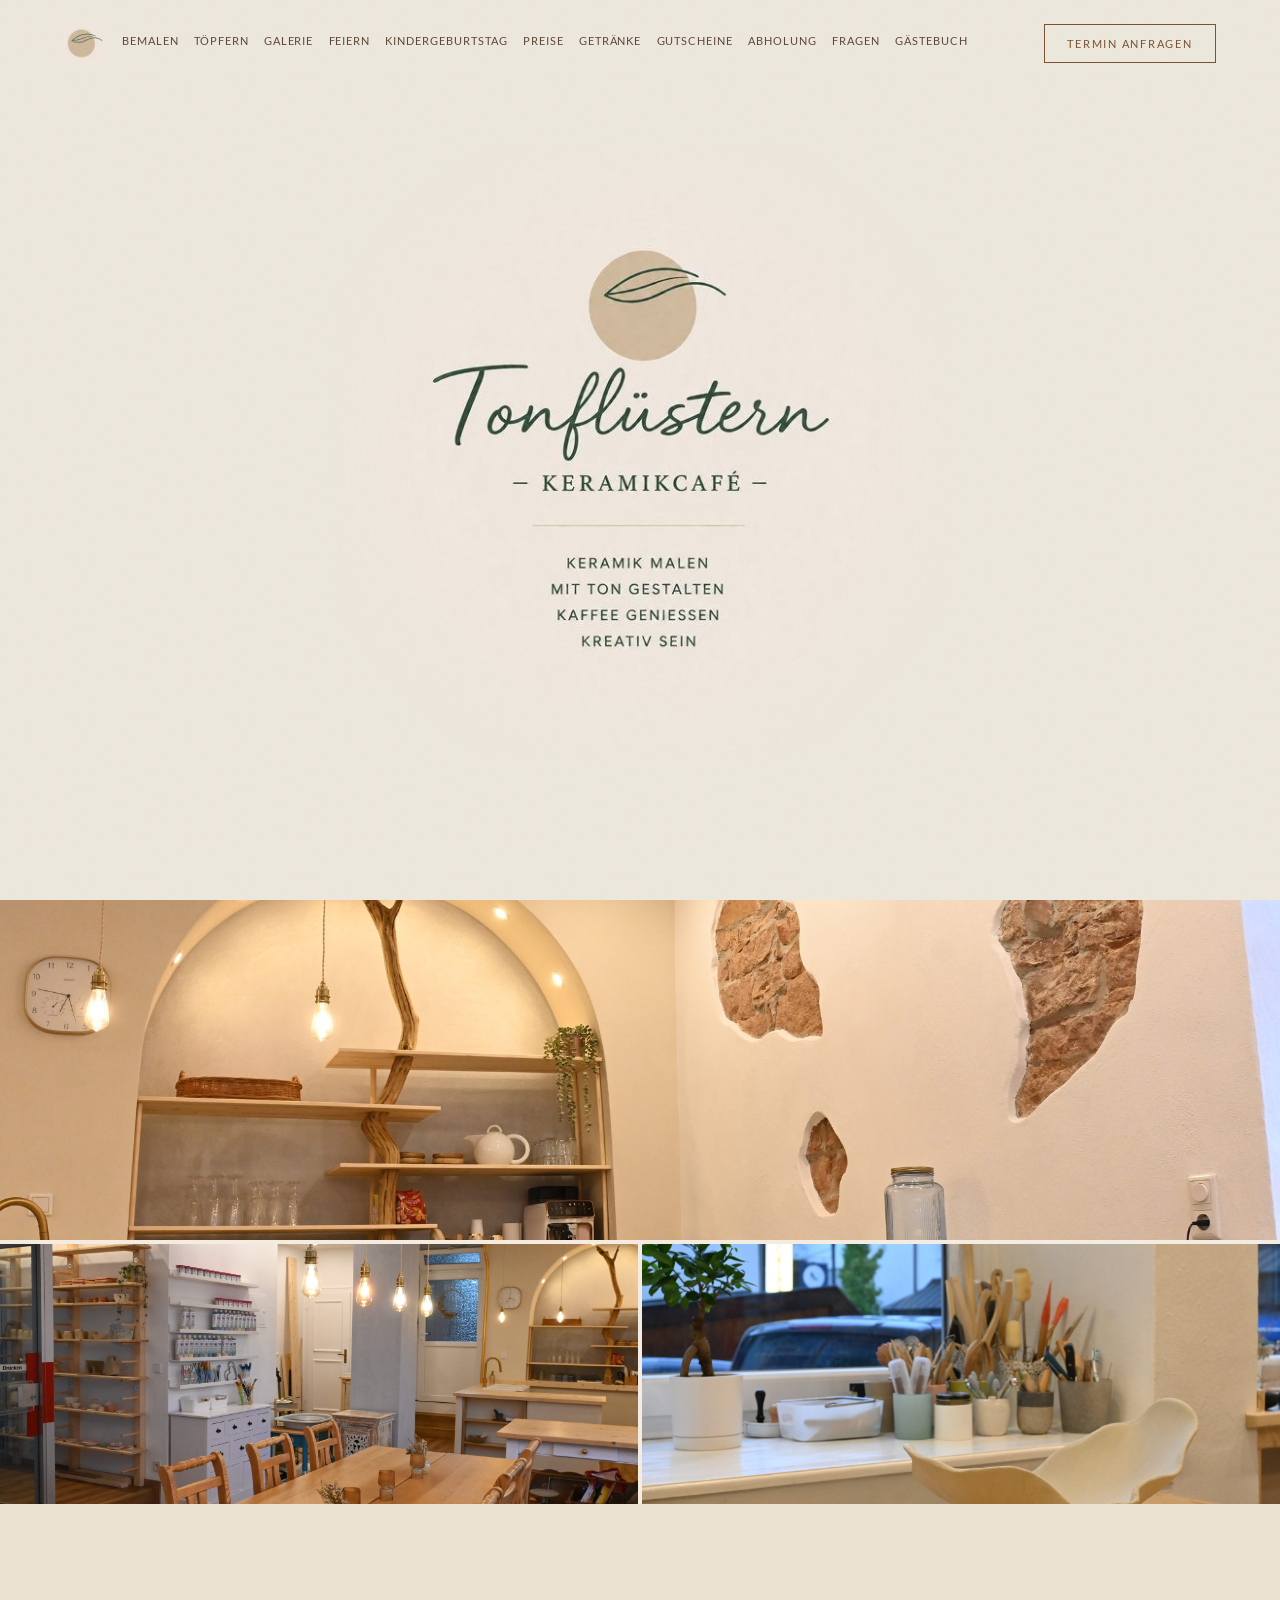
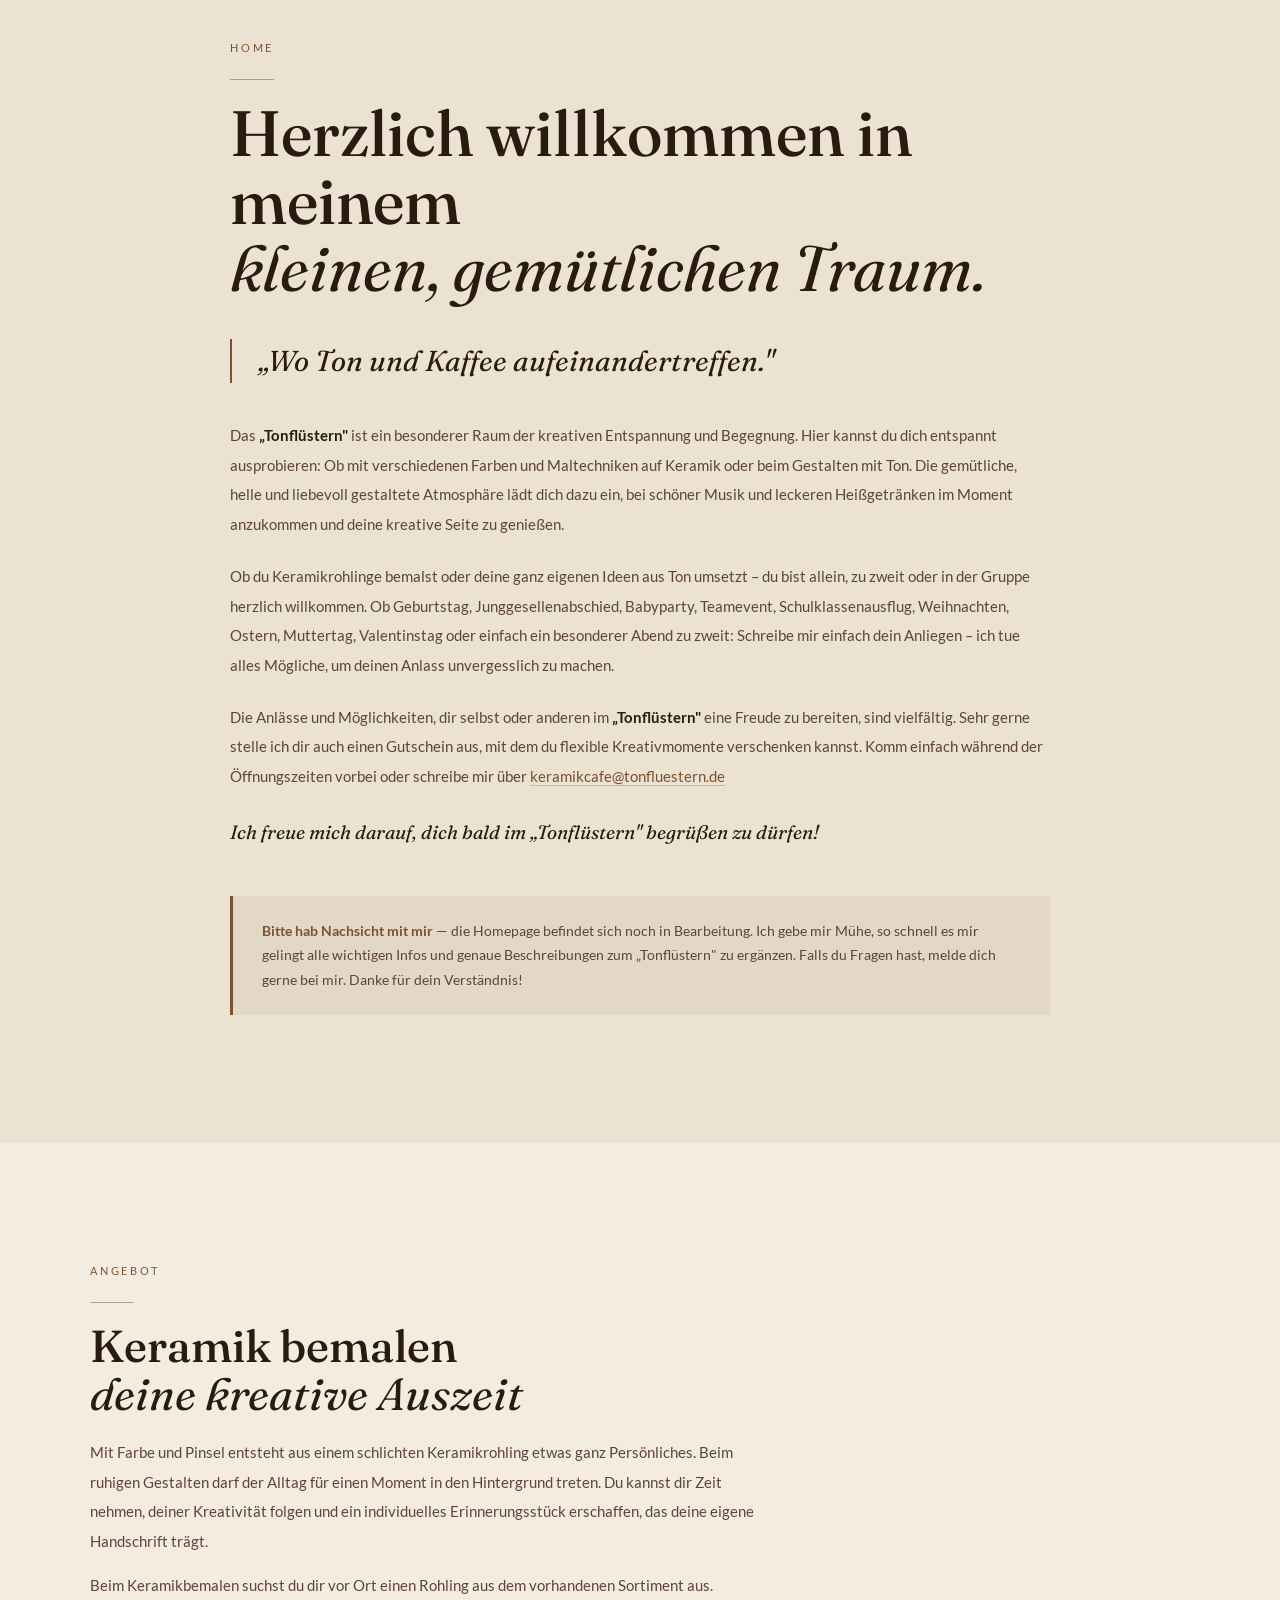
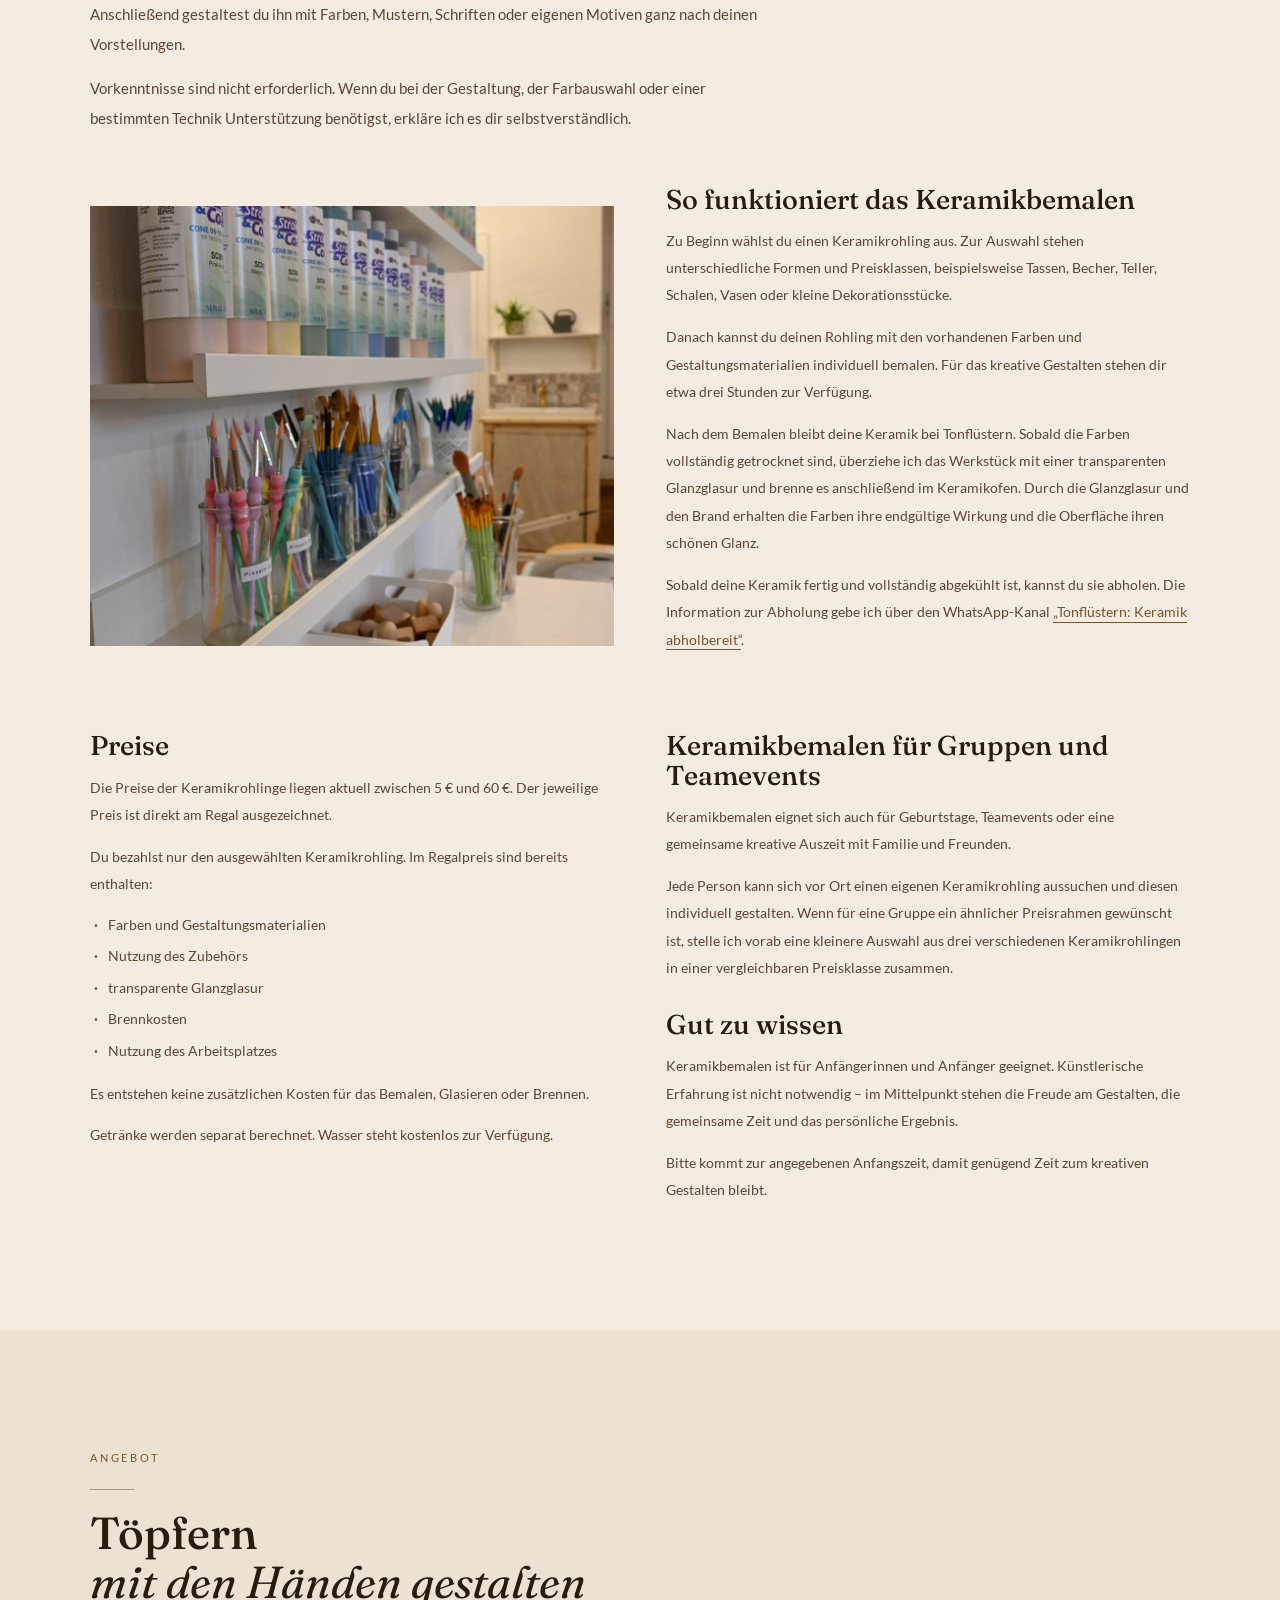
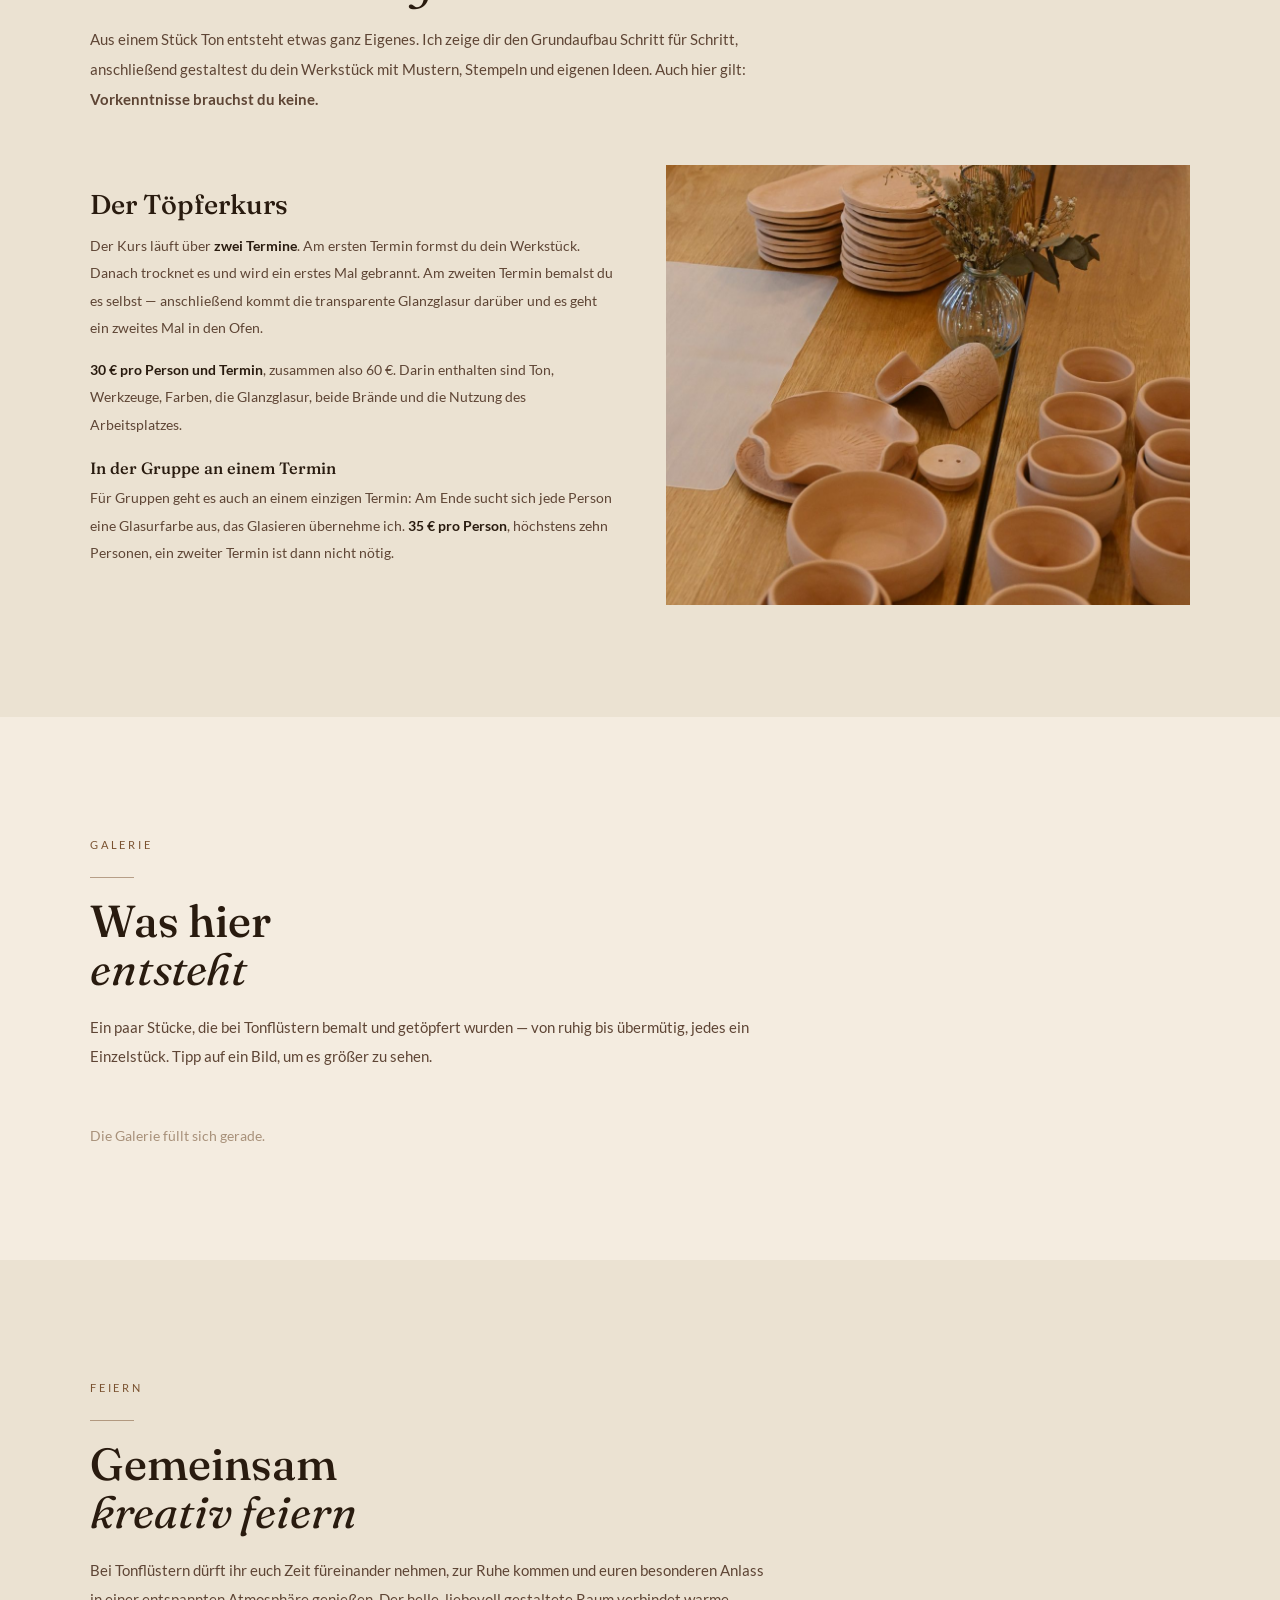
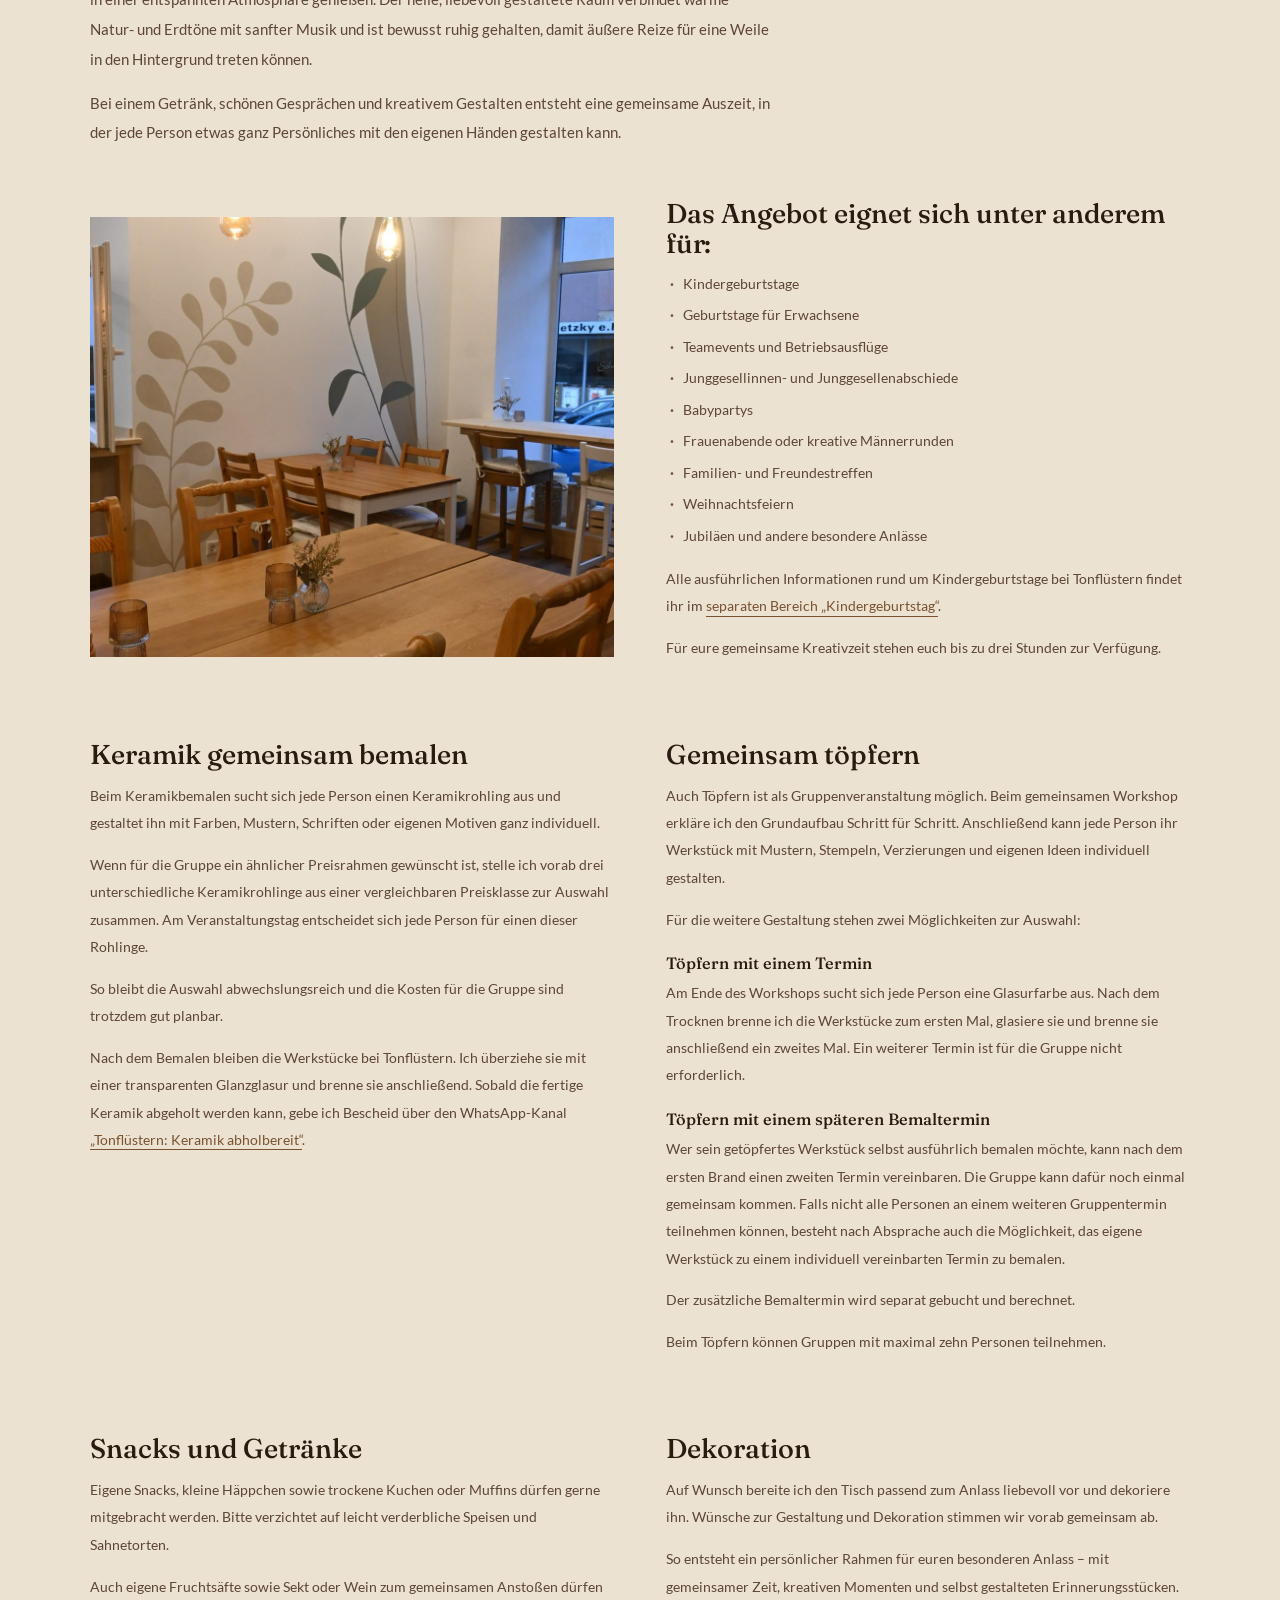
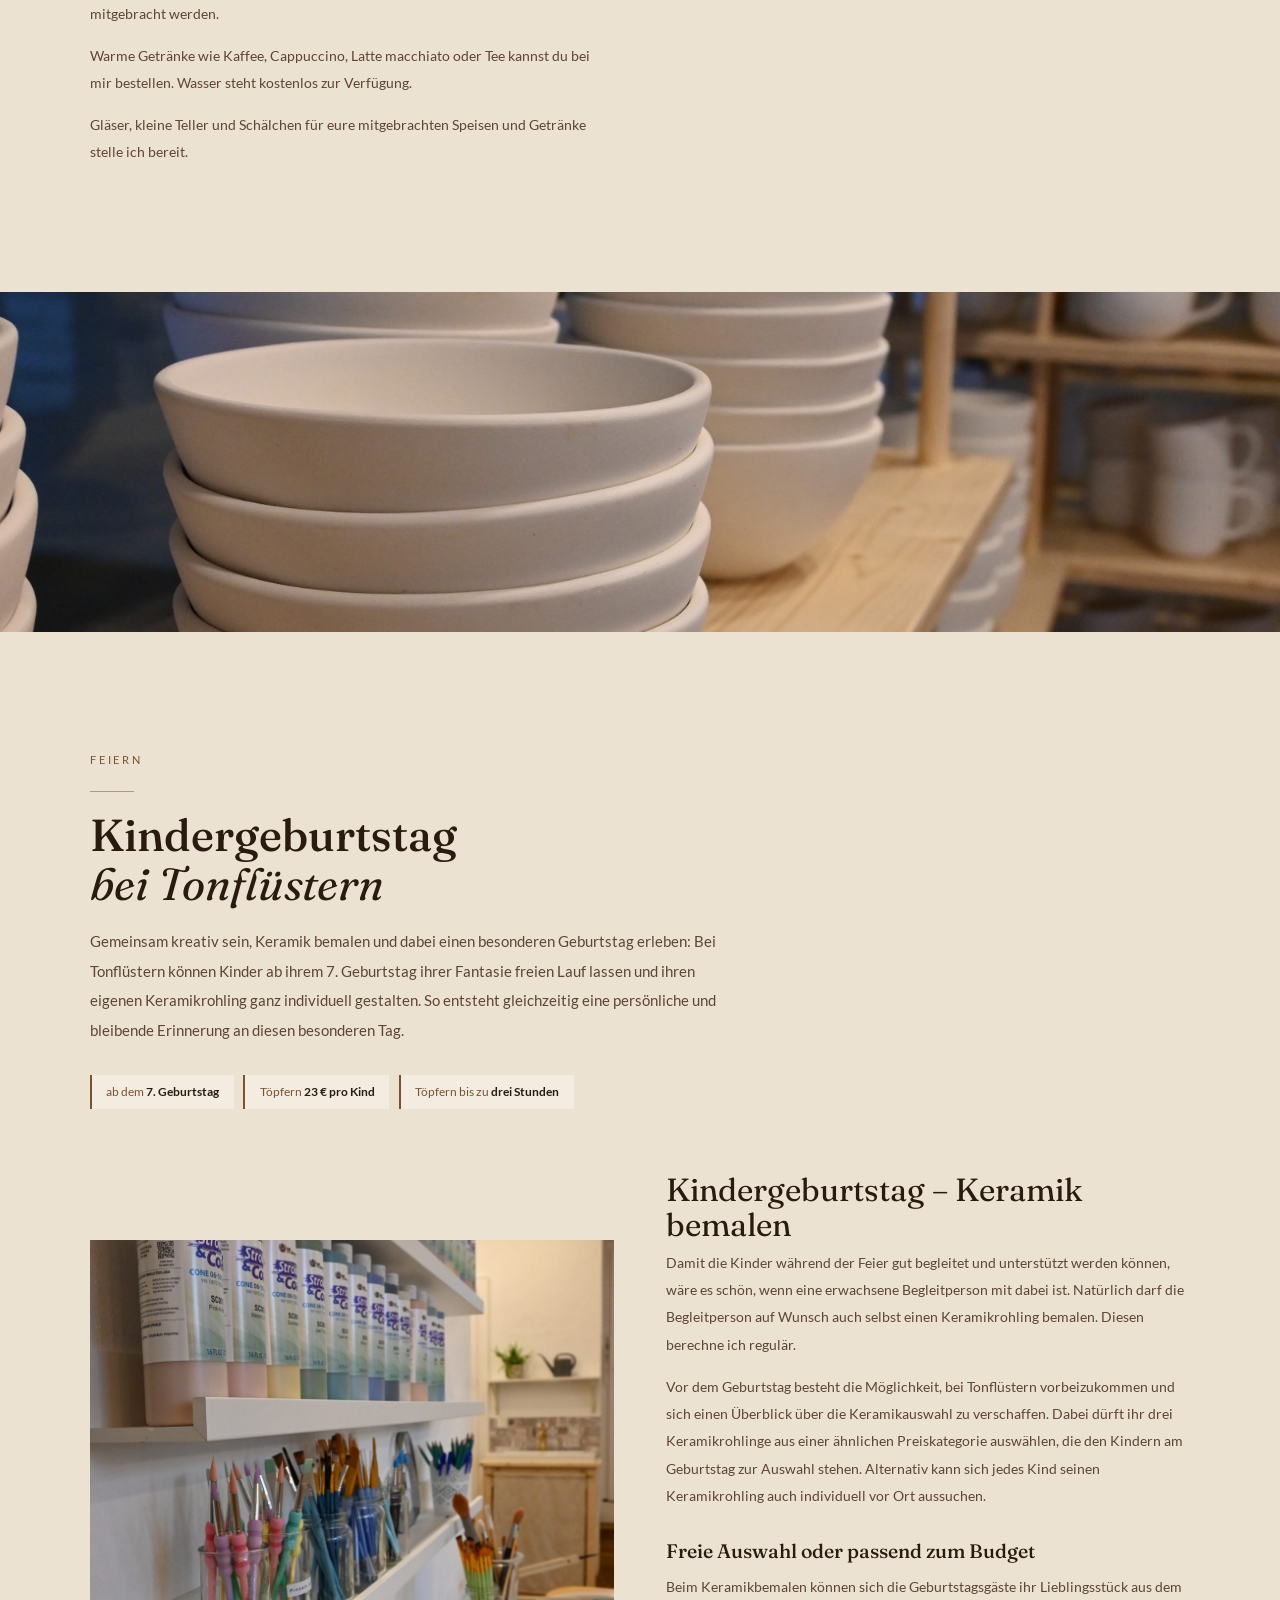
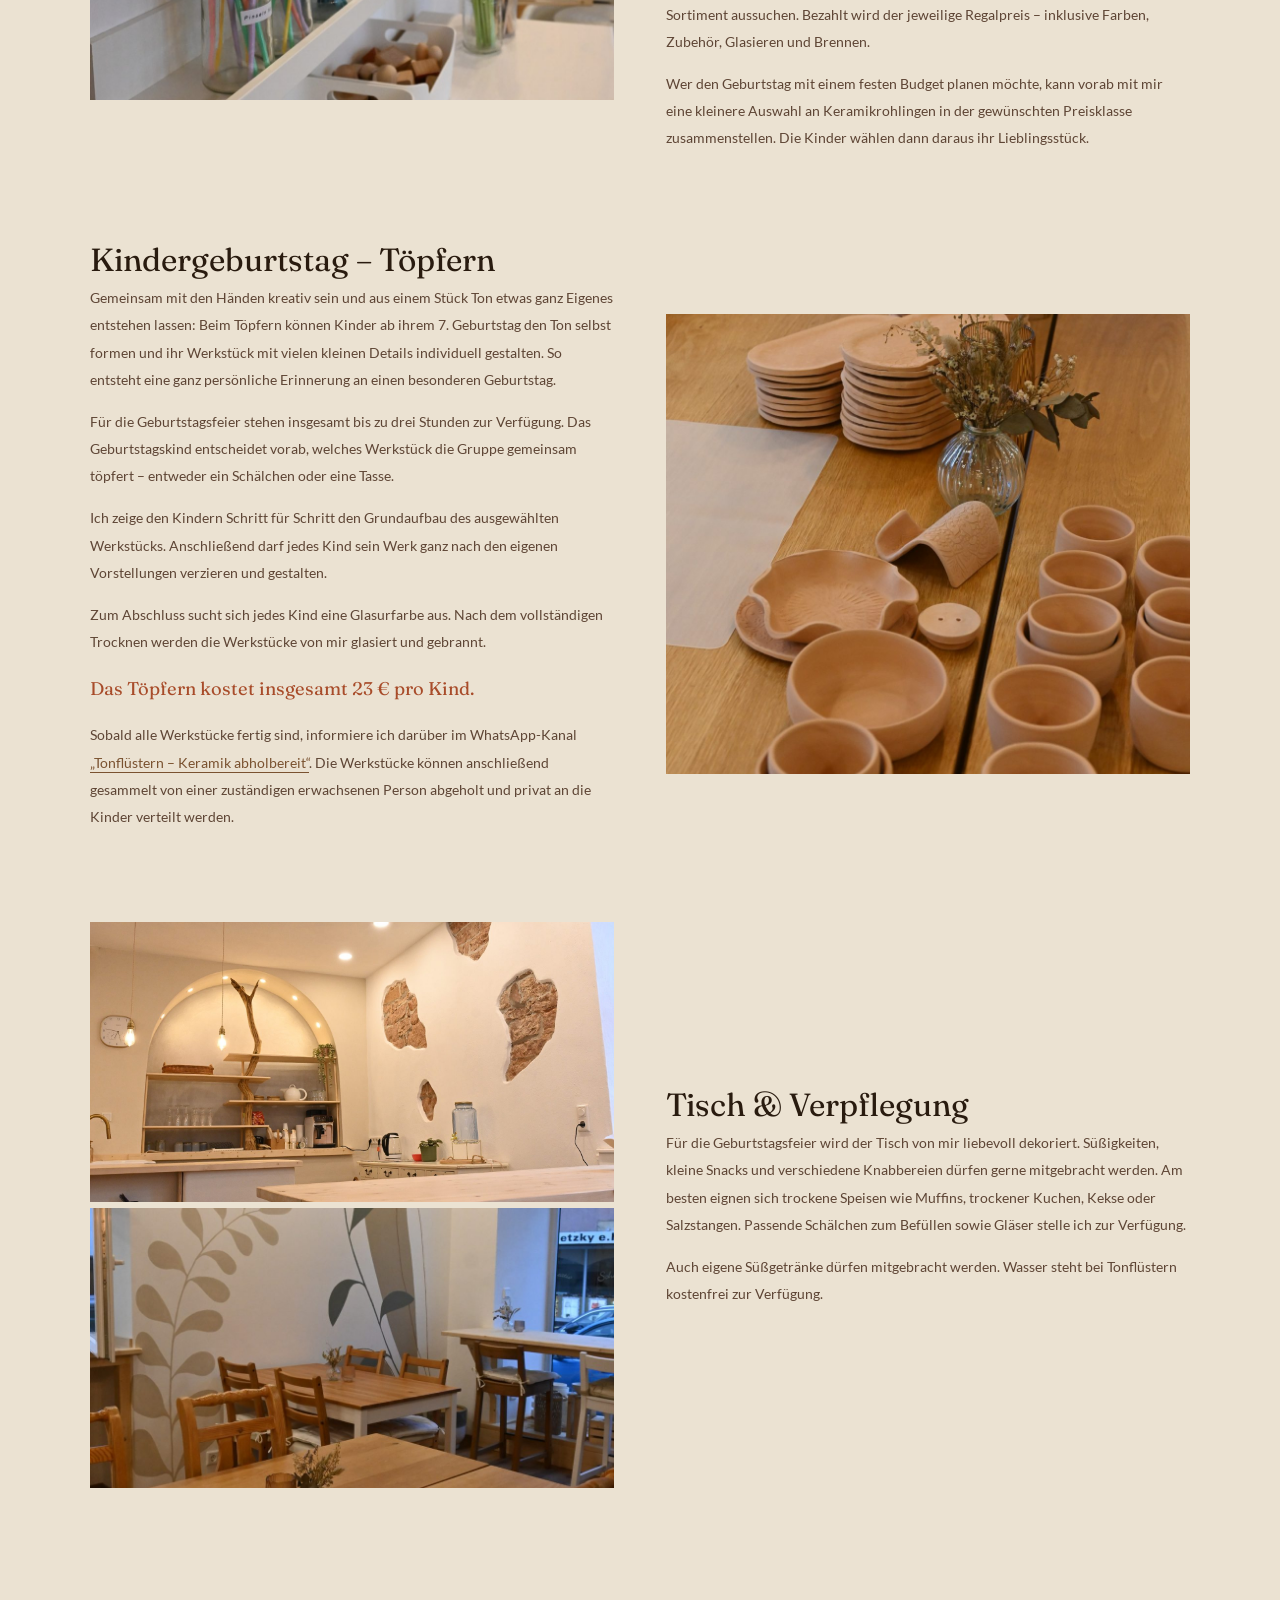
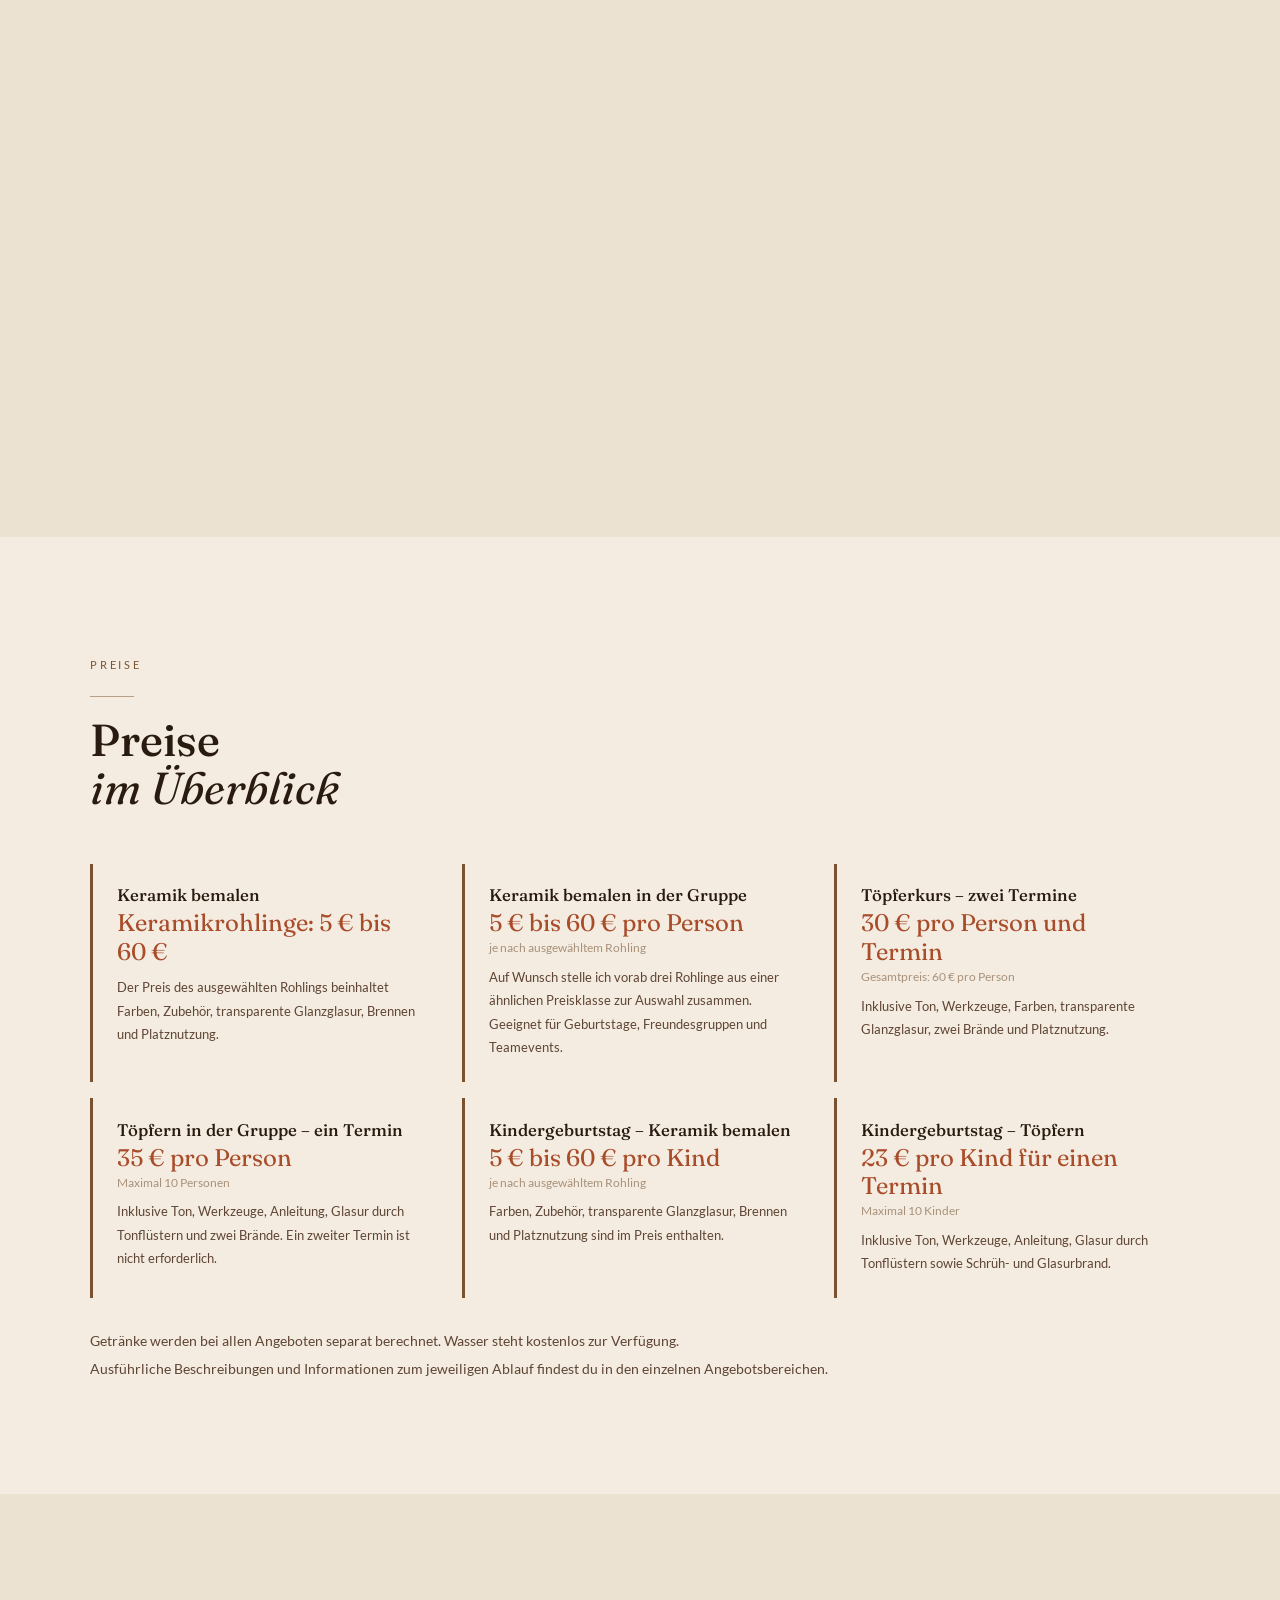
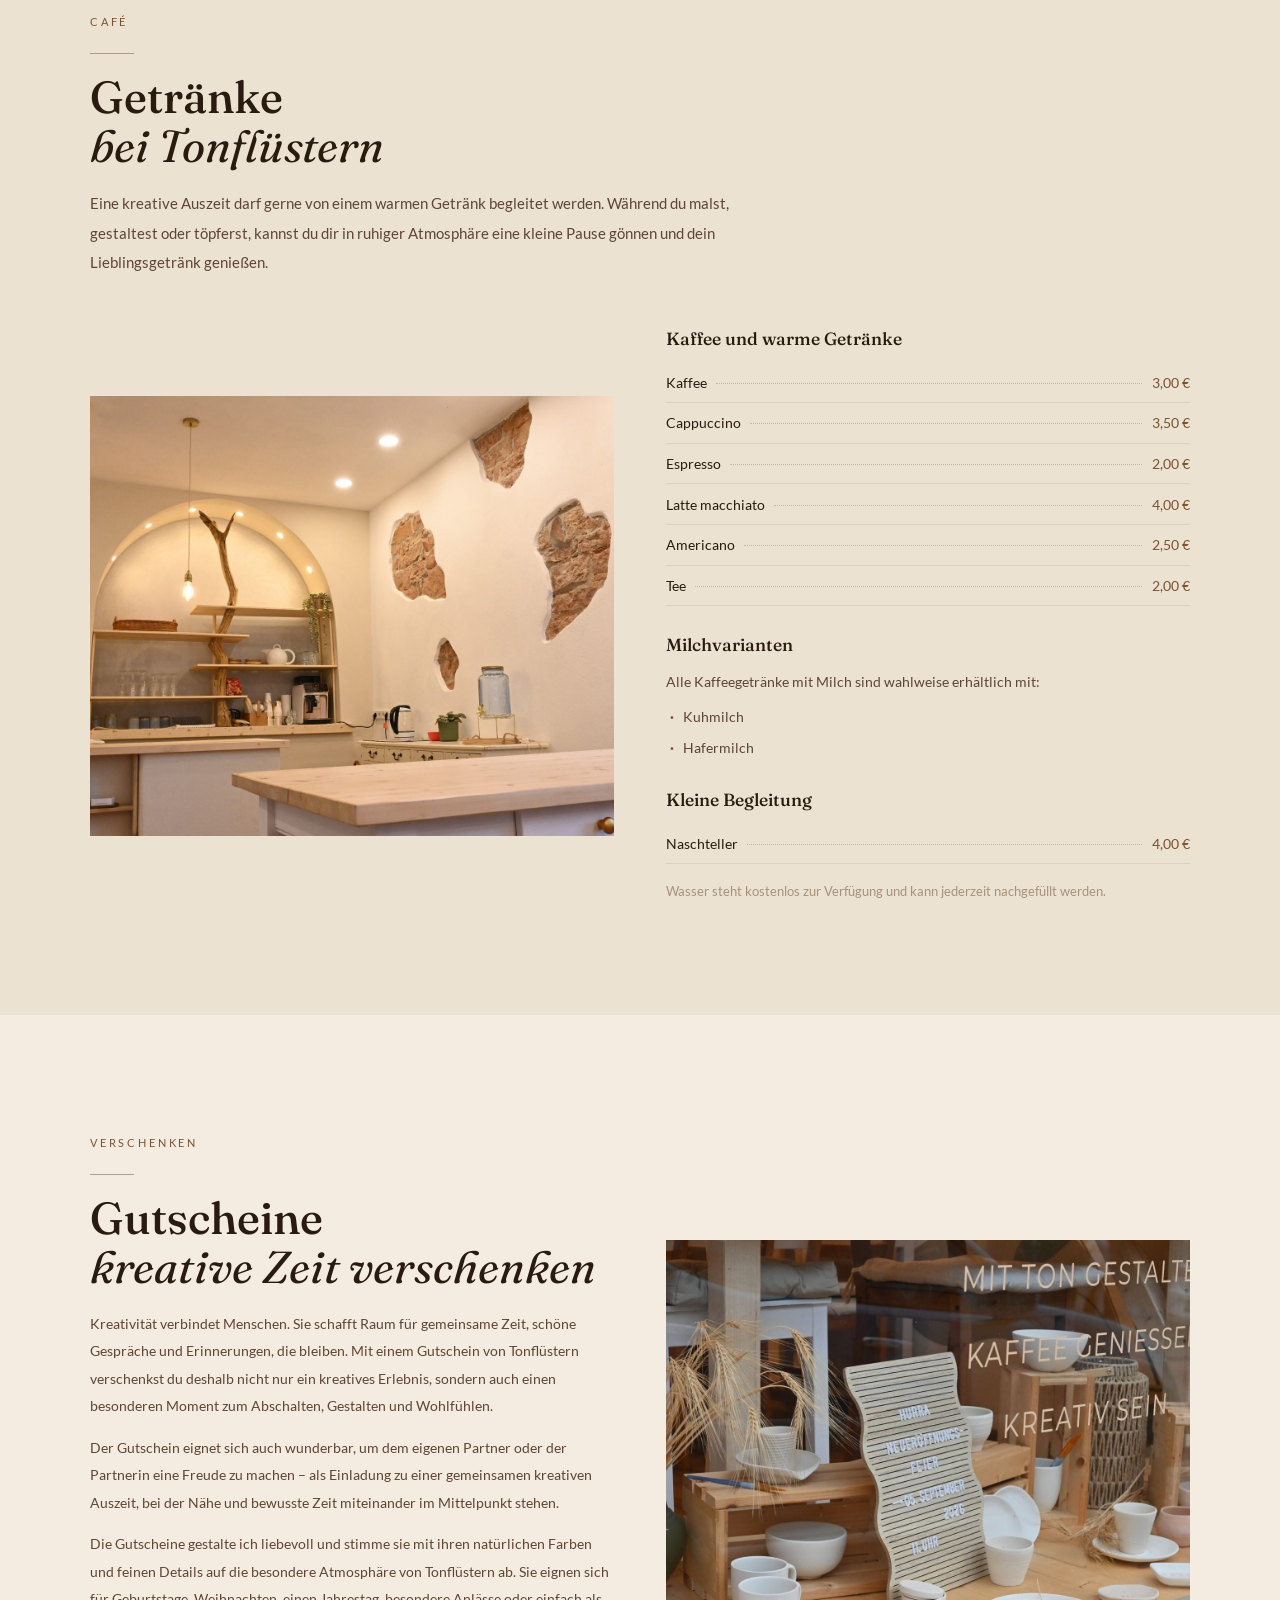
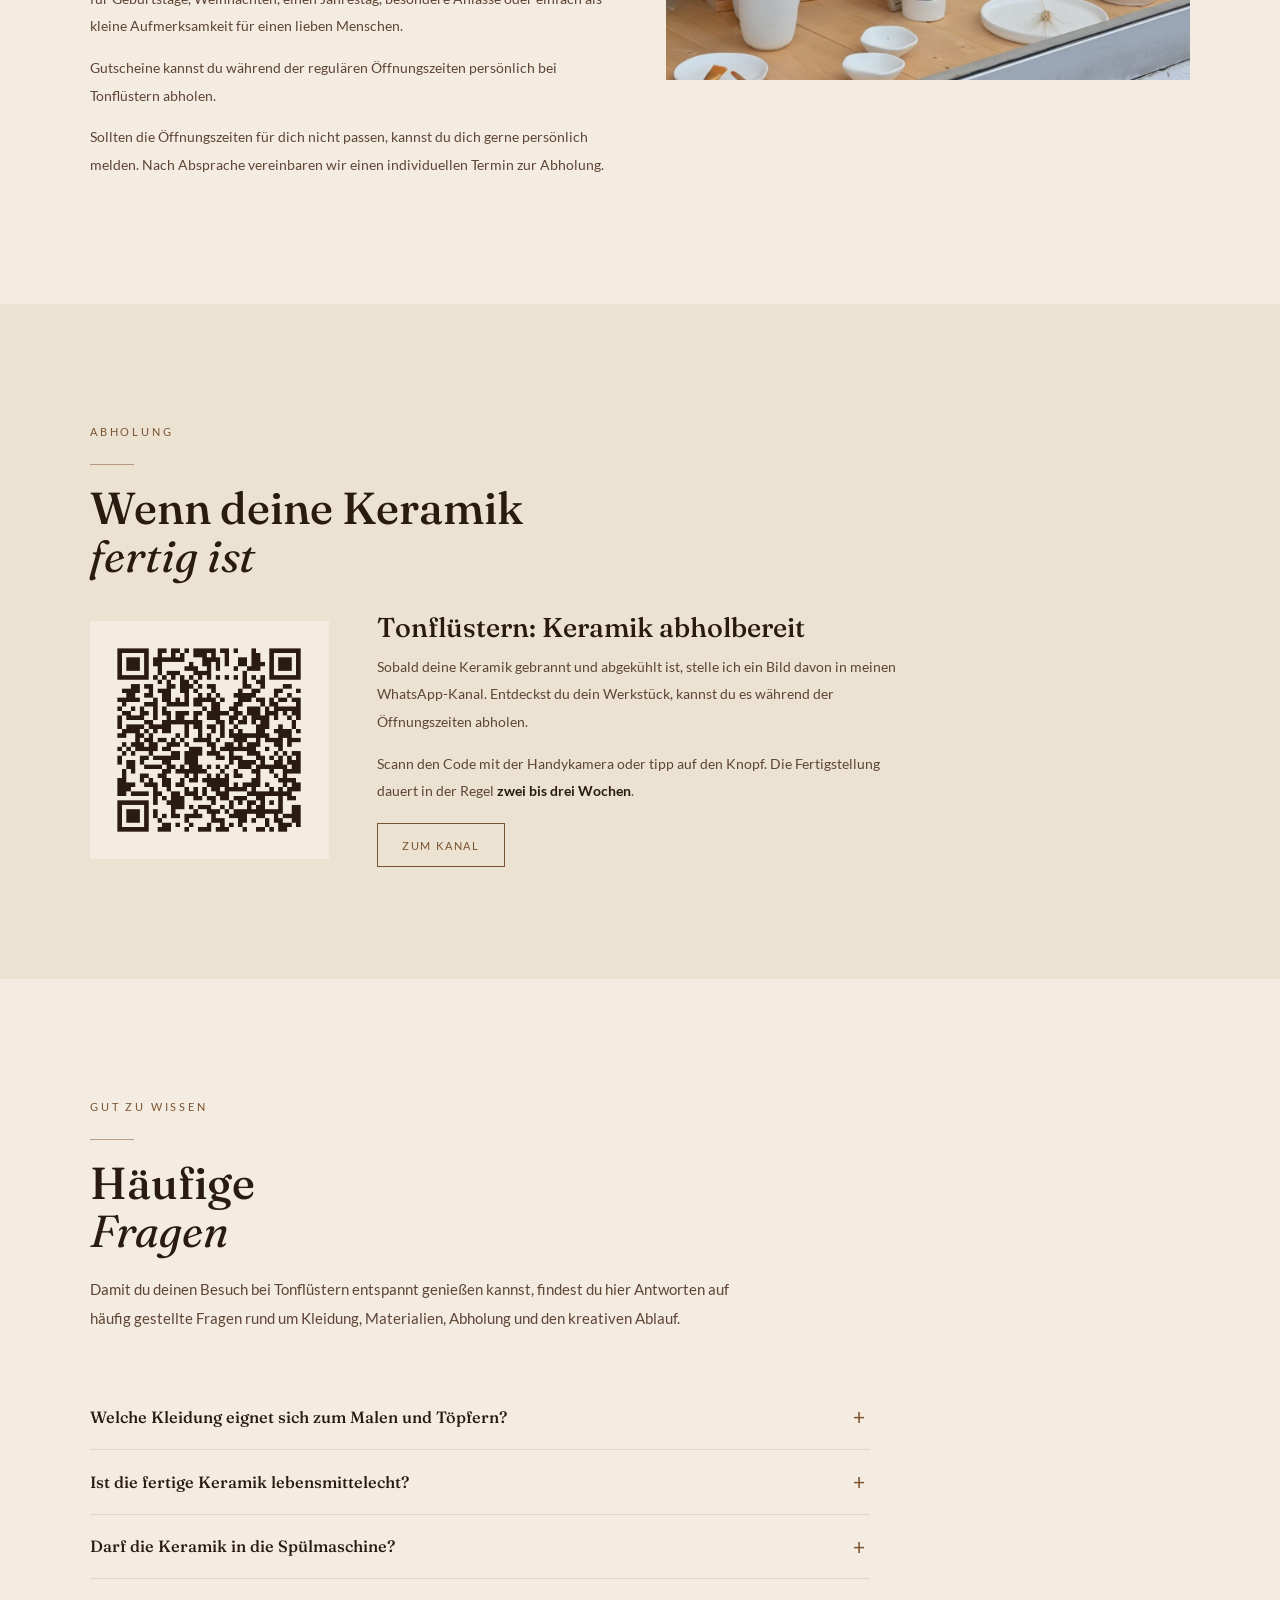
==== commit f8b4302d: "Einzelne Wochenendtage stoppen statt gleich alle Bisher gab es nur alles oder nichts: Wochenend-Anfr" ====
--- a/index.html
+++ b/index.html
@@ -2261,6 +2261,9 @@
    gesetzt, wenn genug Anfragen da sind. Samstag und Sonntag sind dann
    nicht waehlbar. */
 let WOCHENENDE_ZU = false;
+/* Einzelne Wochenendtage, die gestoppt wurden — etwa weil dieser
+   eine Samstag voll ist, der naechste aber noch frei. */
+let WOCHENENDE_TAGE = [];
 const MAX_PER_DAY = 18;
 
 // Wochentage: 0=So, 1=Mo, 2=Di, 3=Mi, 4=Do, 5=Fr, 6=Sa
@@ -2362,9 +2365,19 @@
   const zu      = !ruhetag && !gestoppt && zugemacht(datum);
 
   if (gestoppt) {
-    titel.textContent = 'Für das Wochenende nehme ich gerade keine Anfragen an';
-    text.textContent  = 'Es sind schon genug Anfragen da. Mittwoch bis Freitag '
-                      + 'kannst du weiterhin ganz normal anfragen.';
+    /* Zwei Faelle: Entweder sind alle Wochenenden gestoppt, oder nur
+       dieser eine Tag. Beides anders zu benennen hilft dem Besucher —
+       beim einzelnen Tag lohnt der Blick auf das naechste Wochenende. */
+    if (WOCHENENDE_ZU) {
+      titel.textContent = 'Für das Wochenende nehme ich gerade keine Anfragen an';
+      text.textContent  = 'Es sind schon genug Anfragen da. Mittwoch bis Freitag '
+                        + 'kannst du weiterhin ganz normal anfragen.';
+    } else {
+      titel.textContent = 'Dieser Tag ist schon ausgelastet';
+      text.textContent  = 'Für diesen Tag nehme ich keine Anfragen mehr an. '
+                        + 'Schau gerne beim nächsten Wochenende oder von '
+                        + 'Mittwoch bis Freitag.';
+    }
     kasten.classList.add('zu', 'visible');
     anfNote.classList.remove('visible');
     dayInfo.classList.add('hidden');
@@ -2408,7 +2421,8 @@
 /* Am Wochenende faellt ein Tag aus zwei Gruenden aus: Er wurde von
    Hand ganz zugemacht, oder die Wochenend-Anfragen sind gerade
    gestoppt. */
-const woGestoppt = d => WOCHENENDE_ZU && REQUEST_DAYS.includes(d.getDay());
+const woGestoppt = d => REQUEST_DAYS.includes(d.getDay())
+  && (WOCHENENDE_ZU || WOCHENENDE_TAGE.includes(dkey(d)));
 const isFull = d => buchbar(d) && (
   REQUEST_DAYS.includes(d.getDay()) ? (handVoll(d) || woGestoppt(d)) : freeSeats(d) <= 0
 );
@@ -2553,6 +2567,7 @@
       if (j && j.manuell) HANDEINTRAG = j.manuell;
       if (j && j.art) ANZEIGEART = j.art;
       WOCHENENDE_ZU = Boolean(j && j.wochenende_zu);
+      WOCHENENDE_TAGE = (j && Array.isArray(j.wochenende_tage)) ? j.wochenende_tage : [];
     })
     .catch(() => { /* offline oder Server-Problem */ });
 }
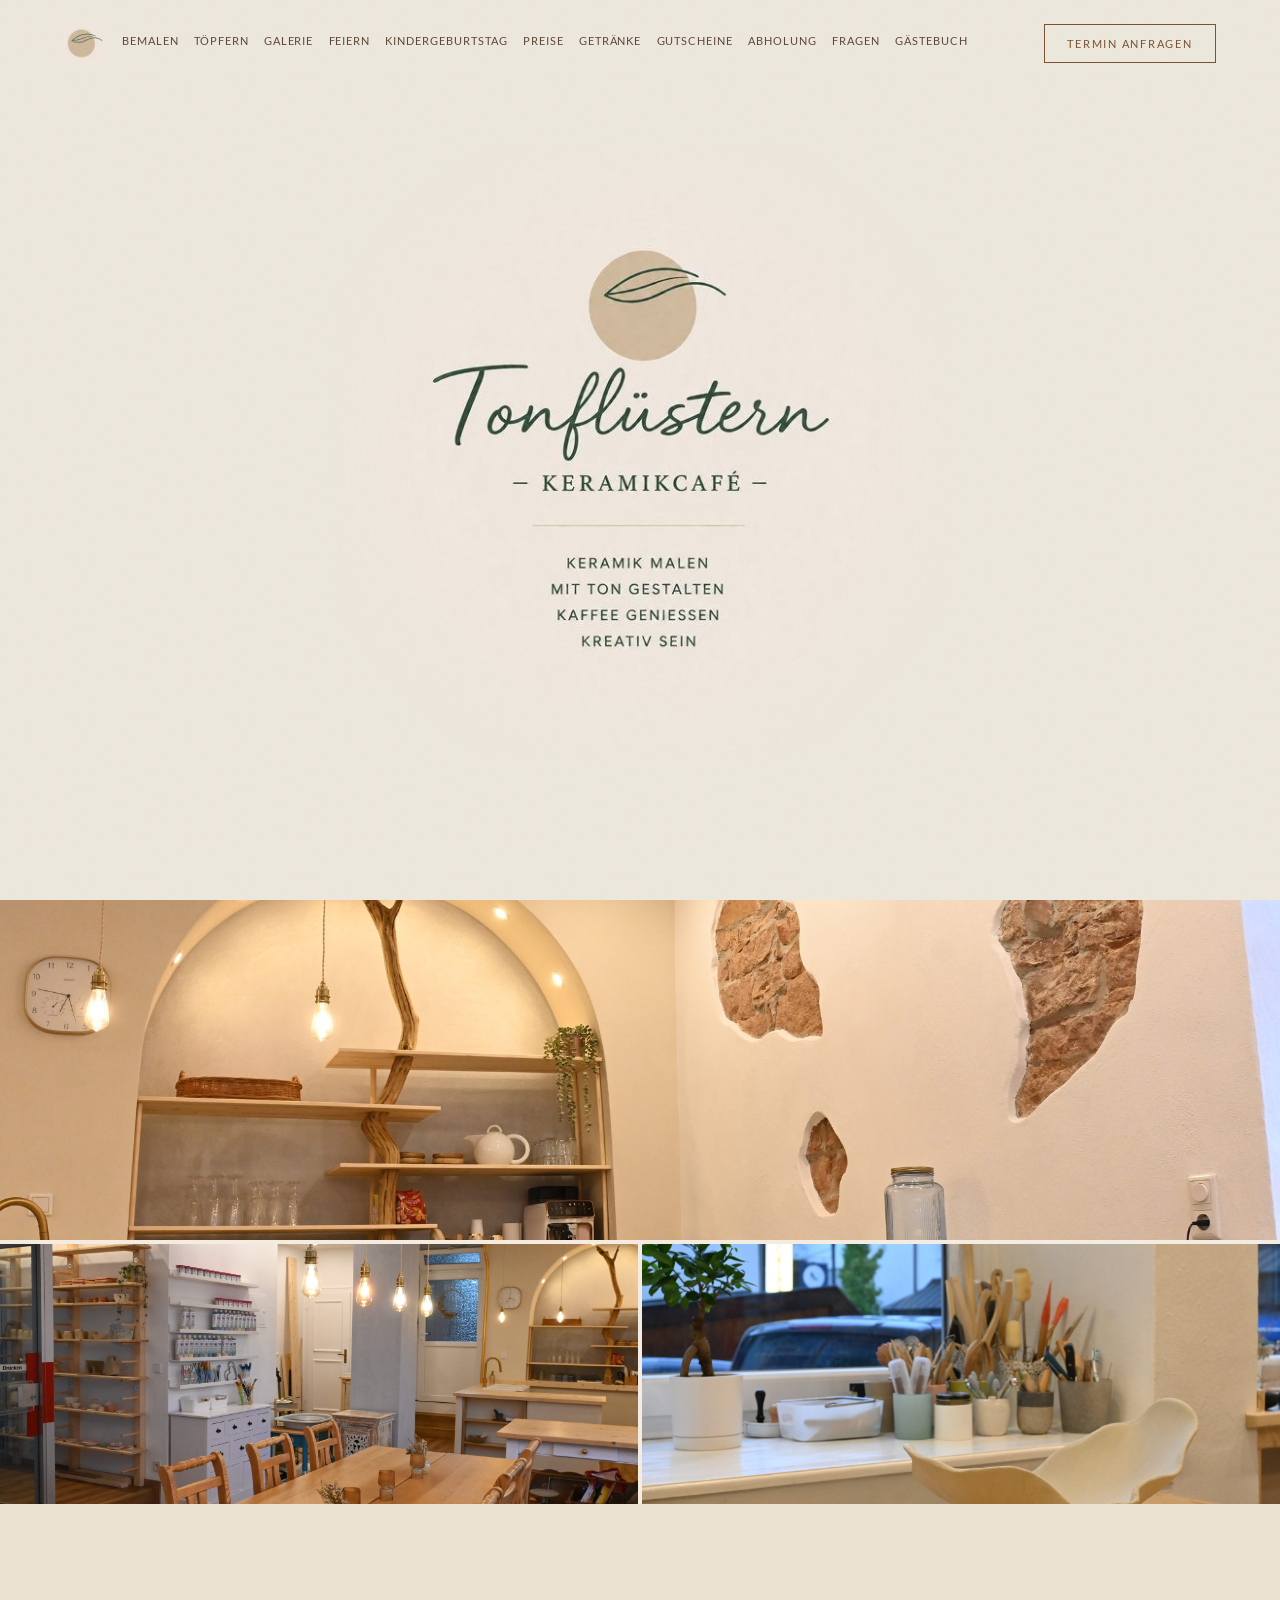
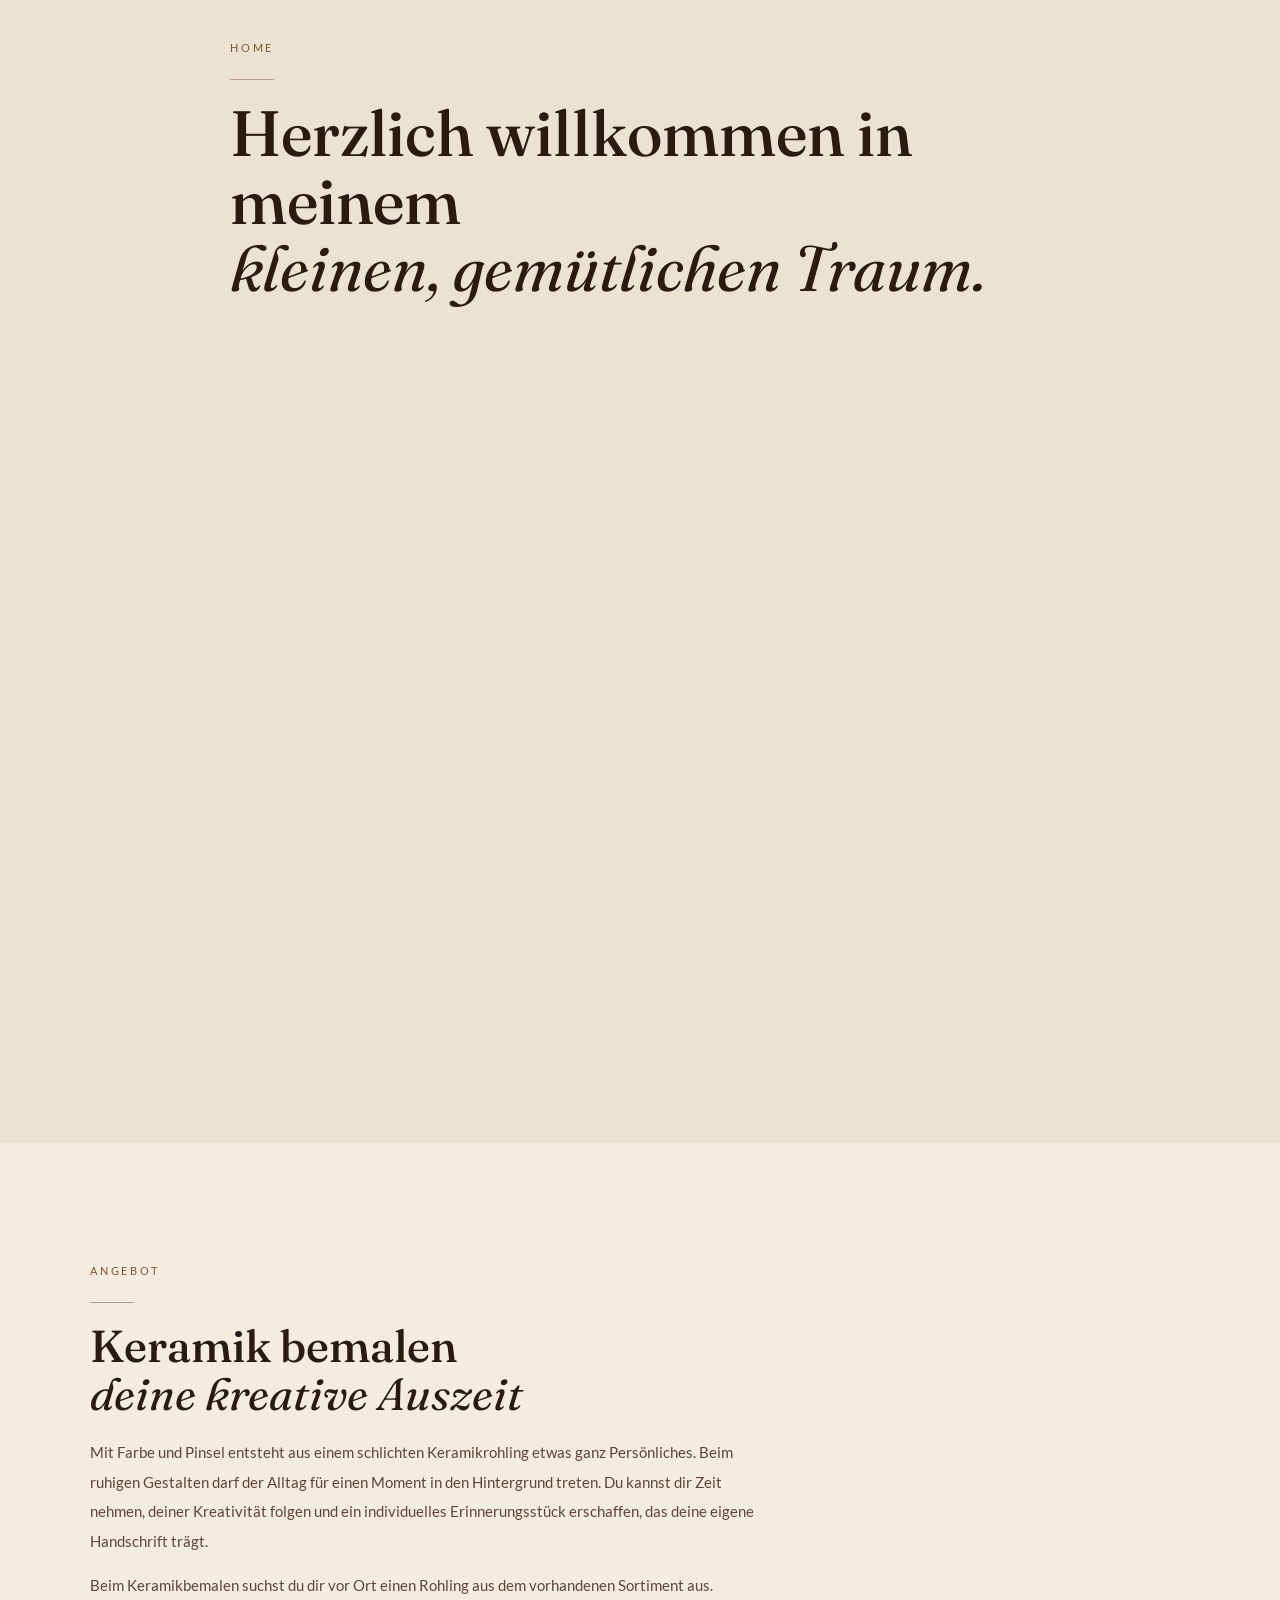
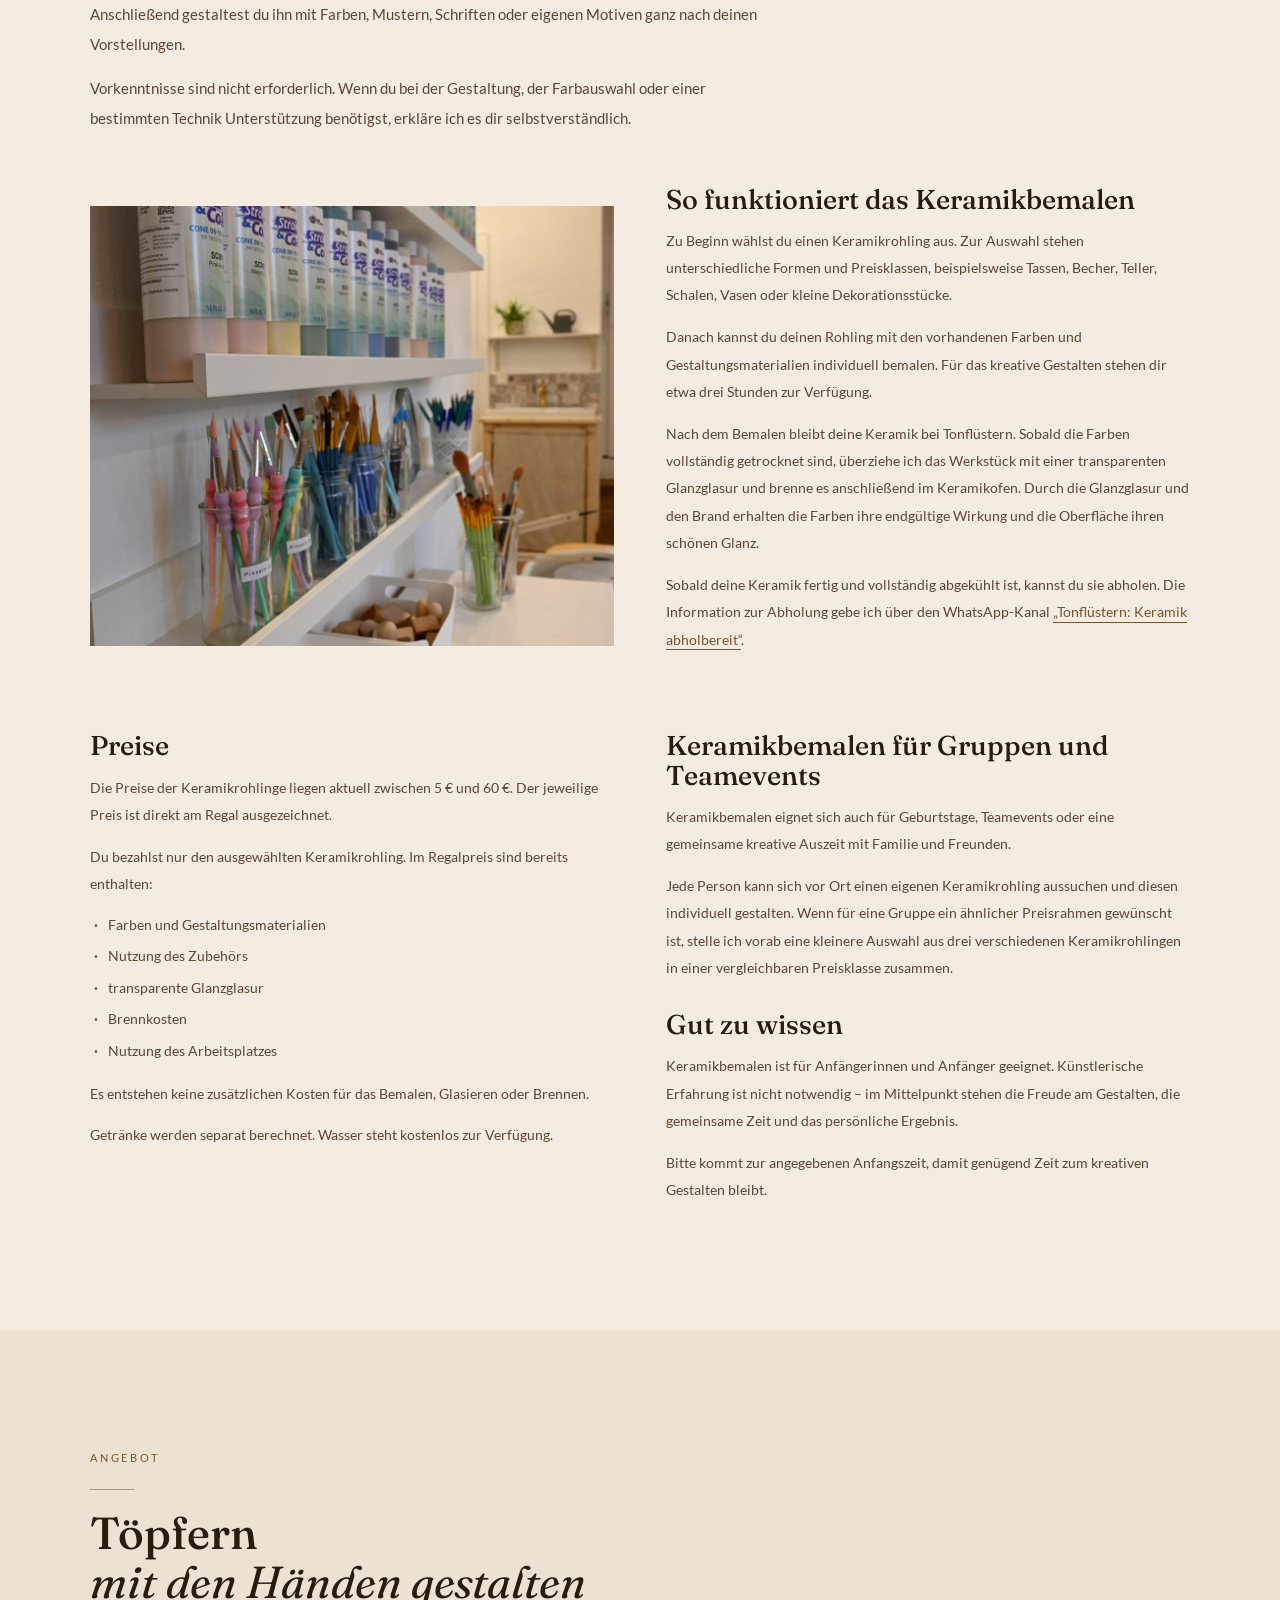
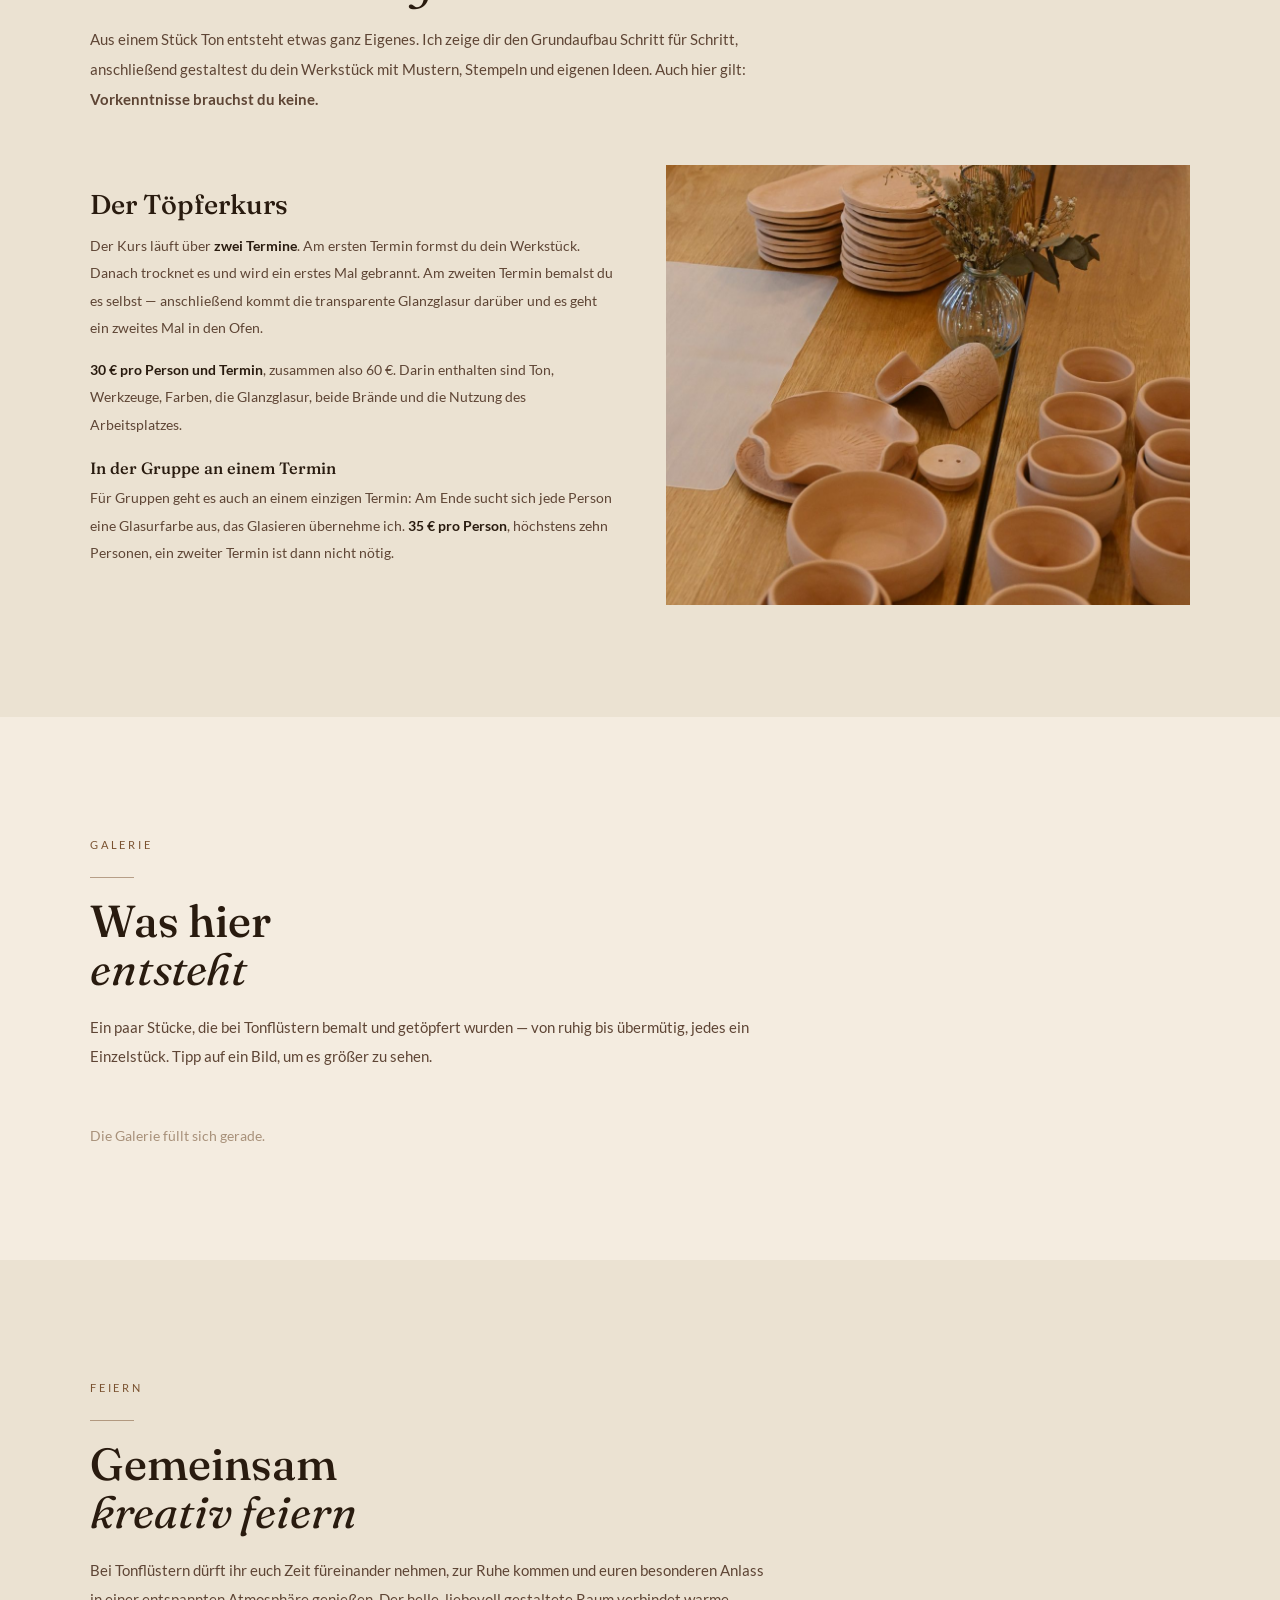
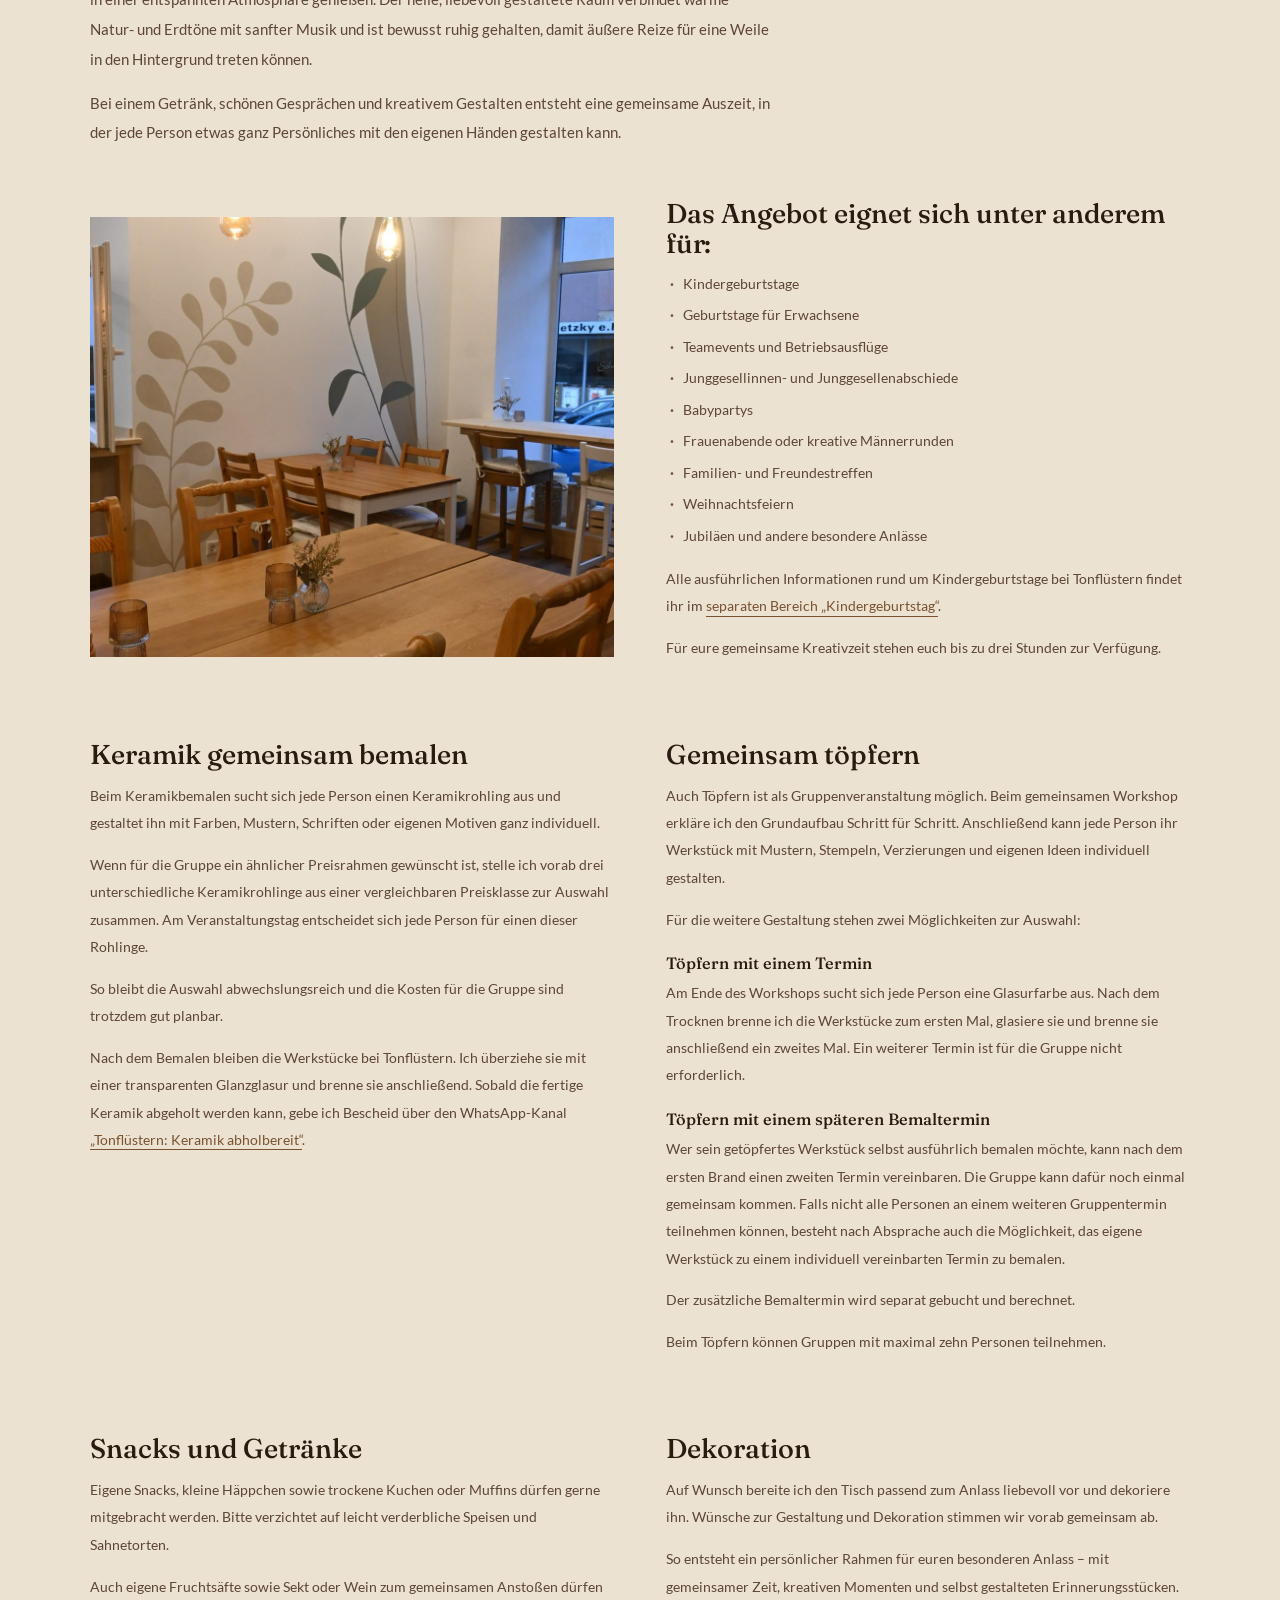
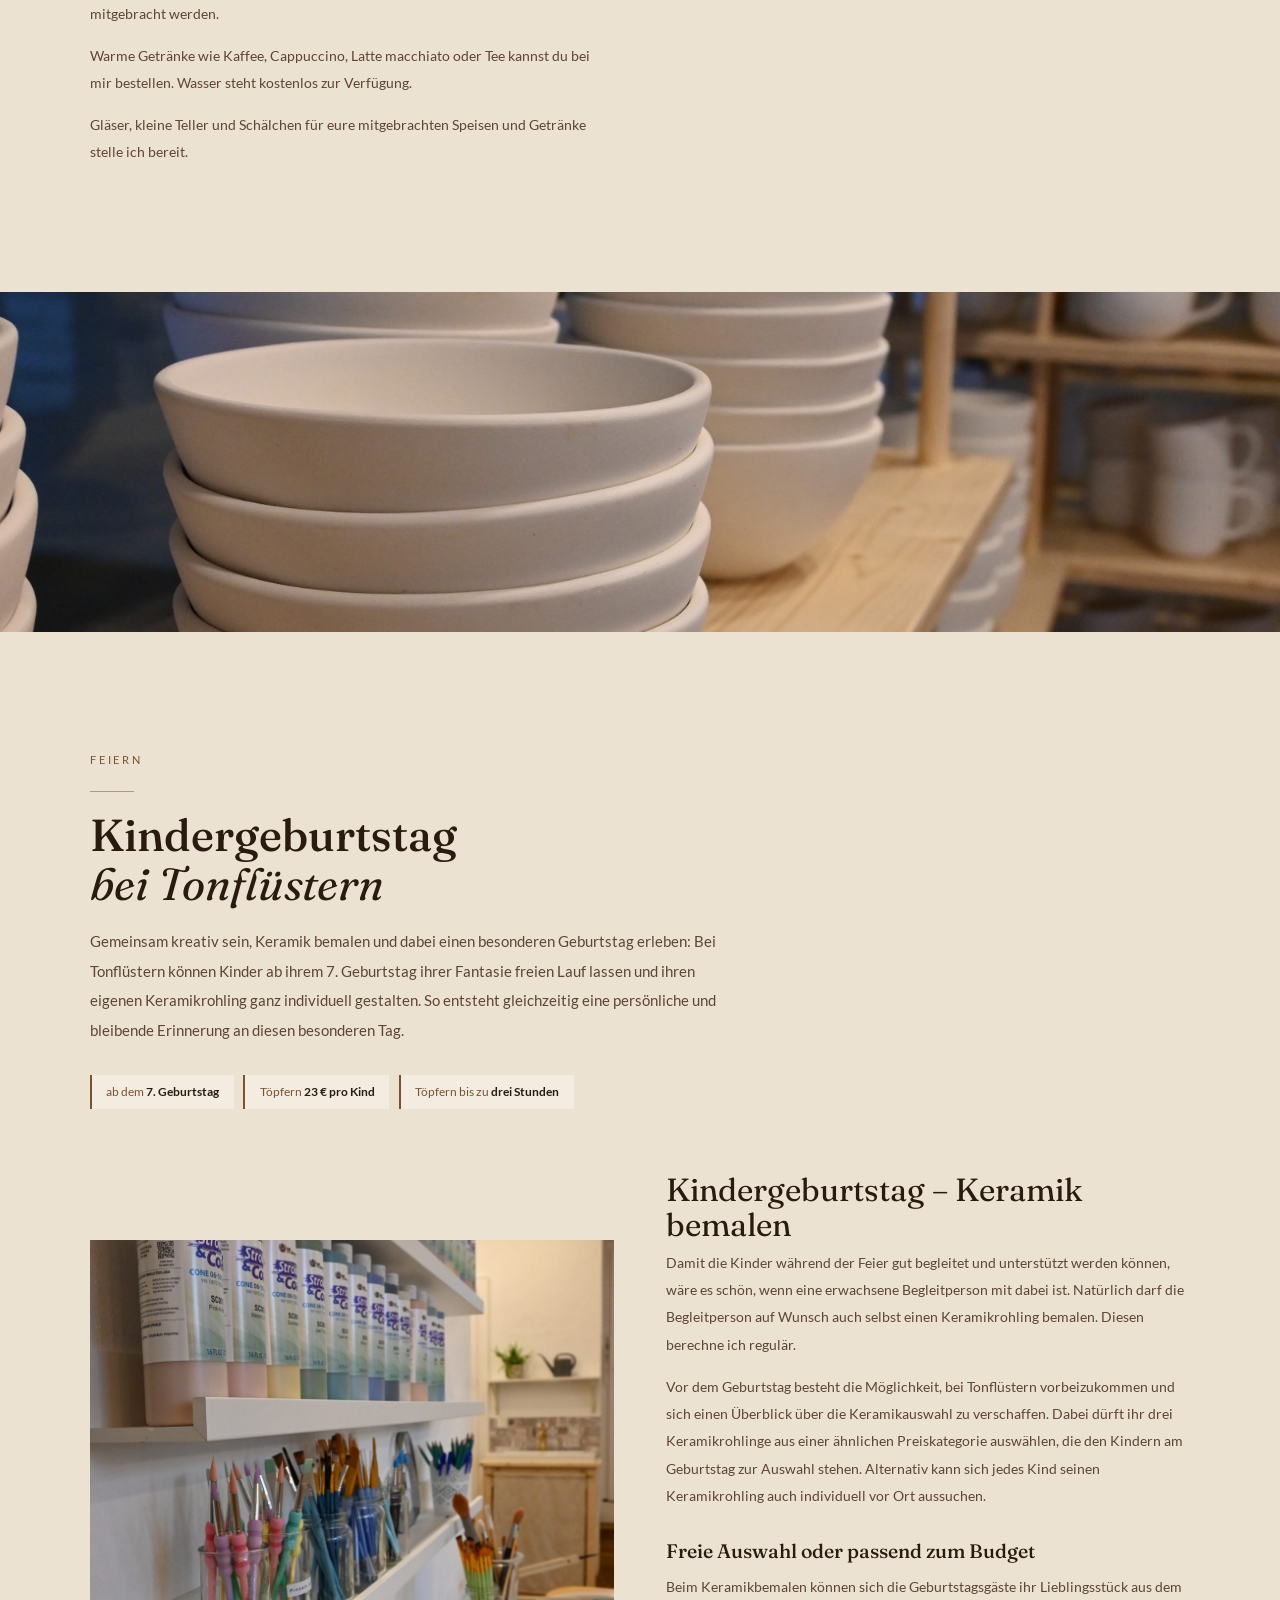
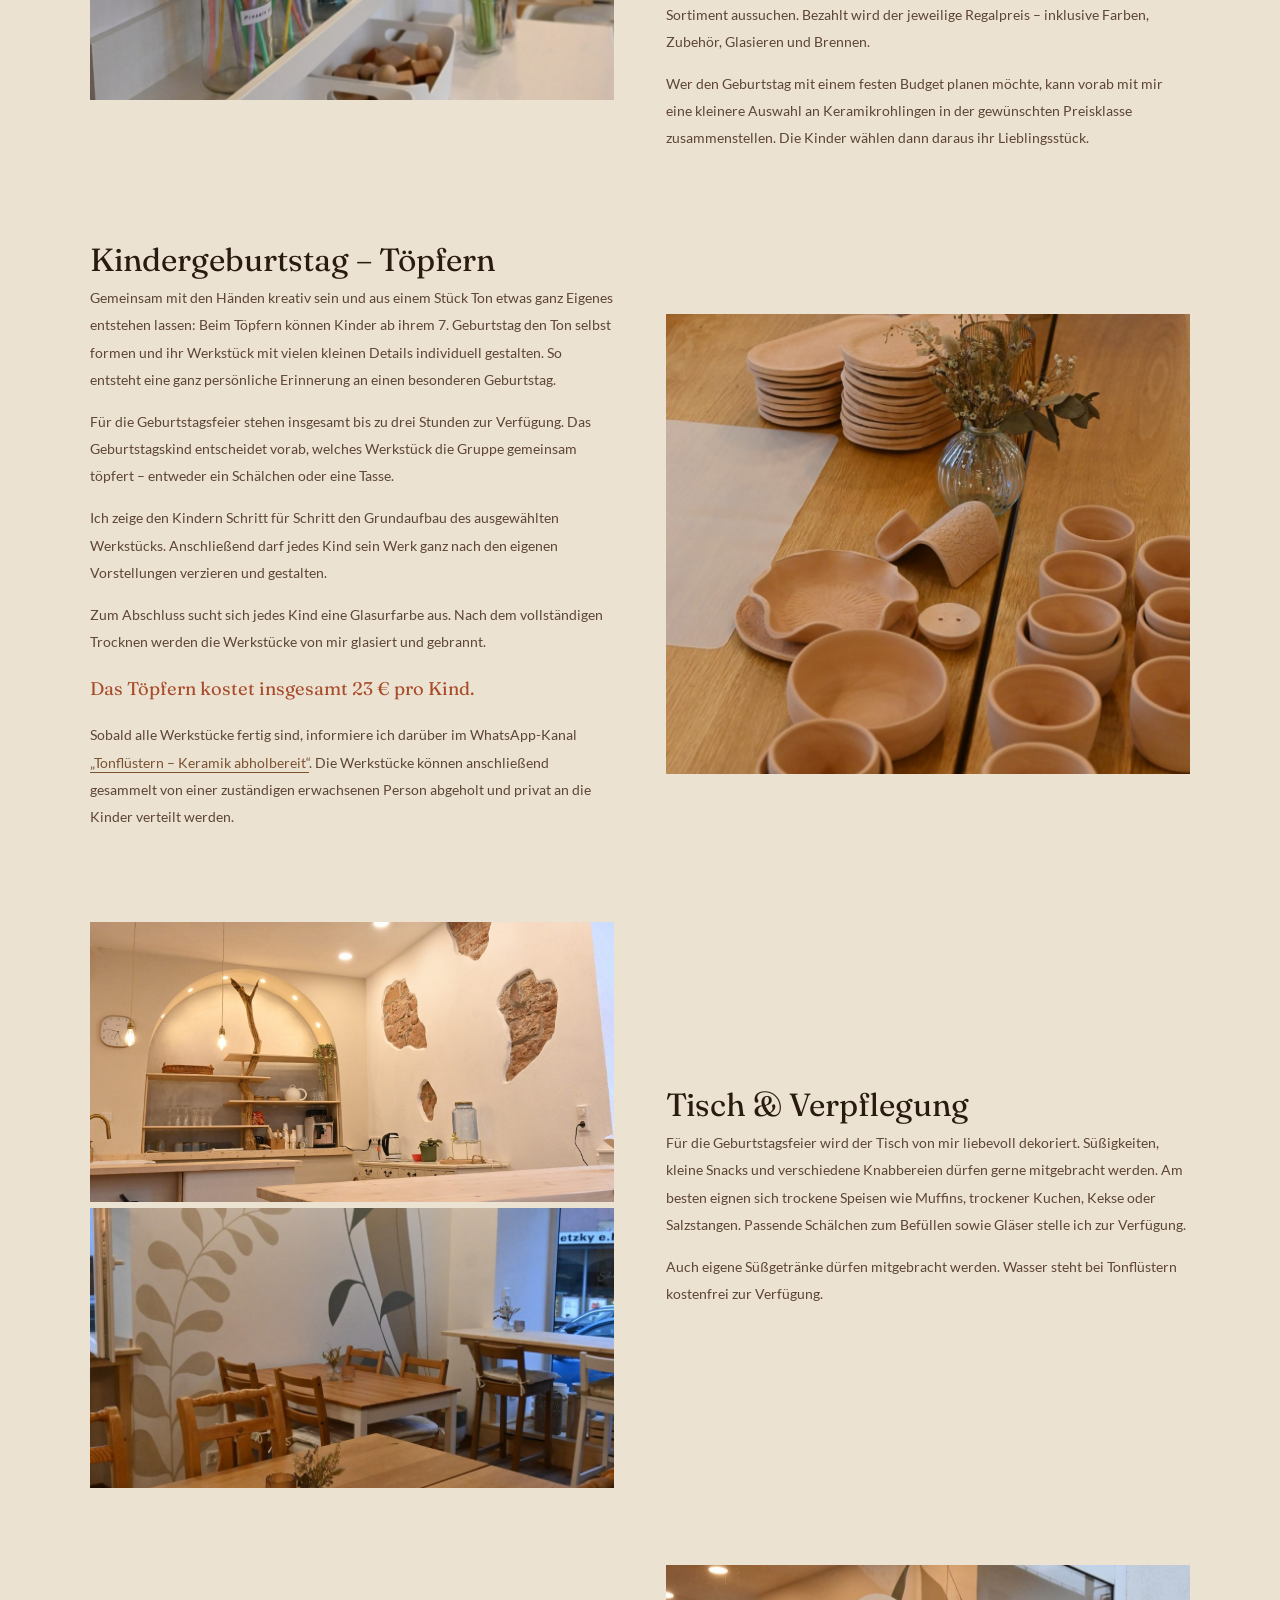
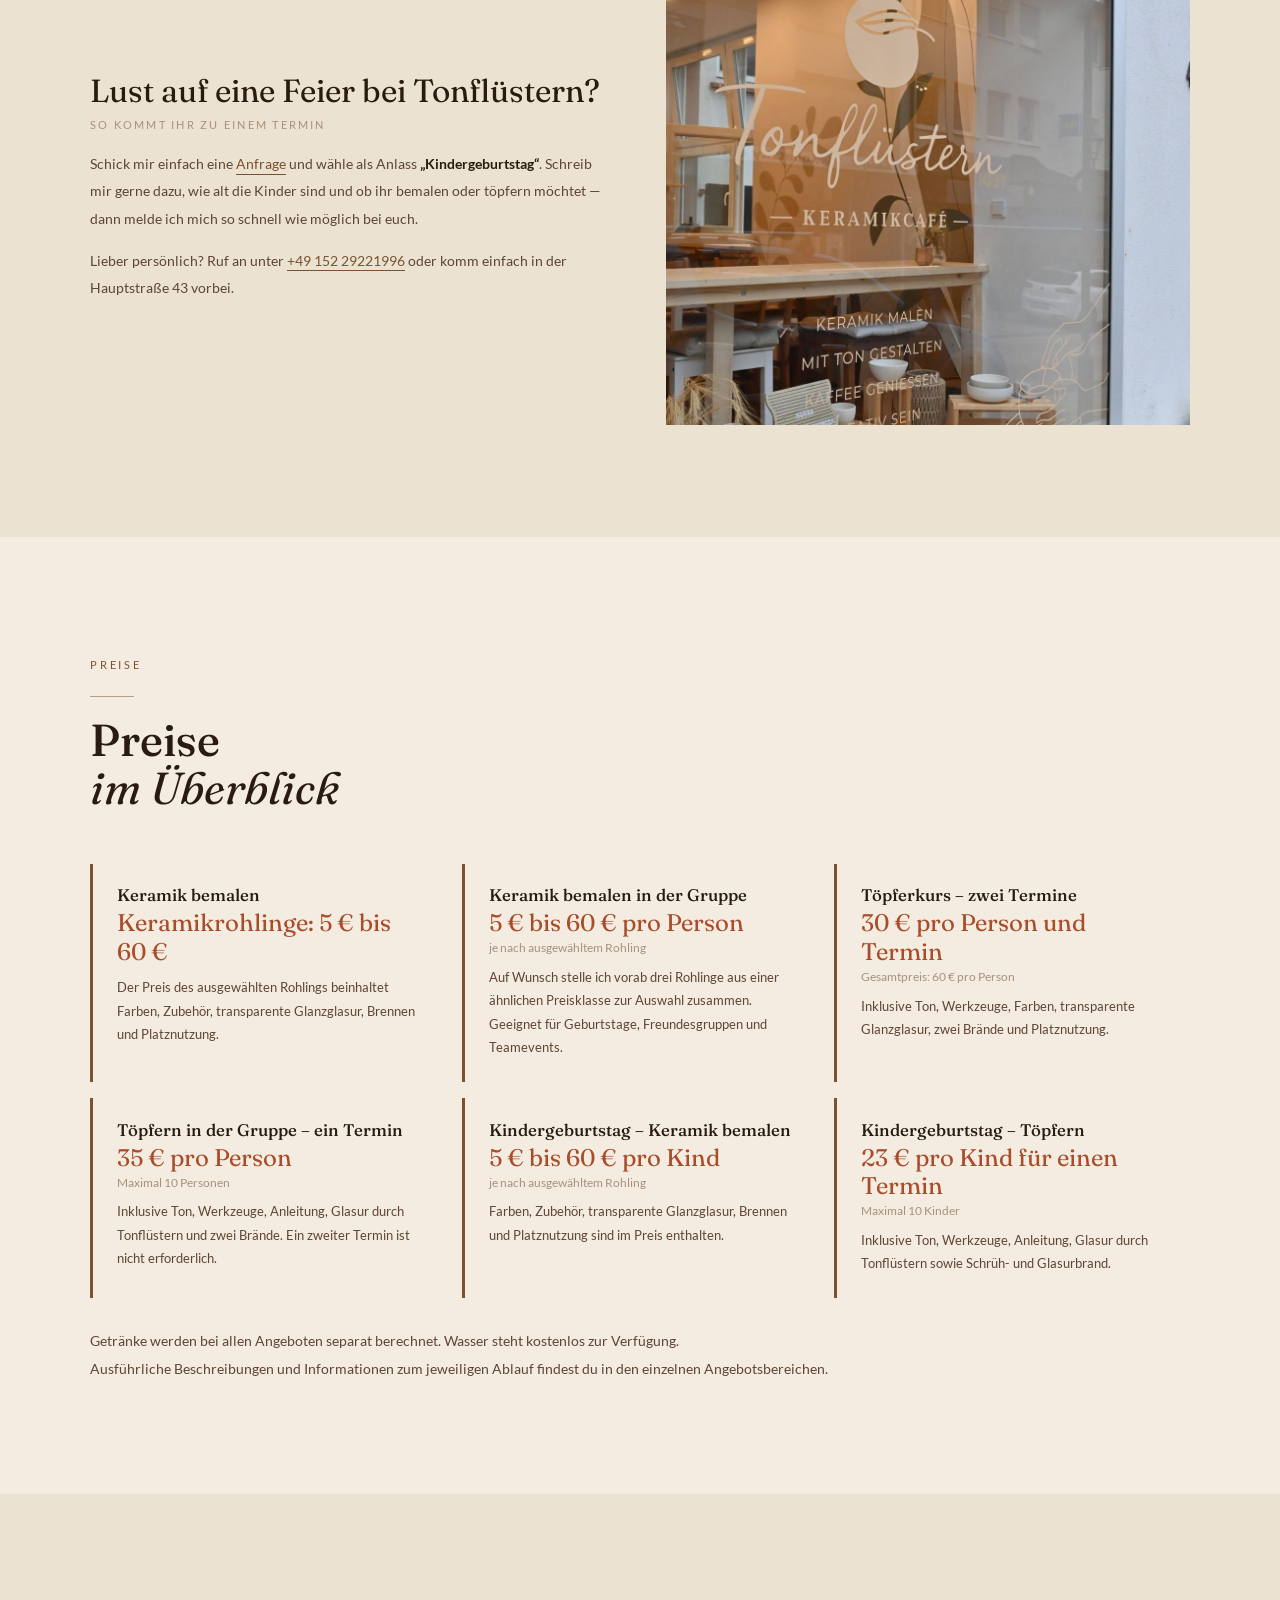
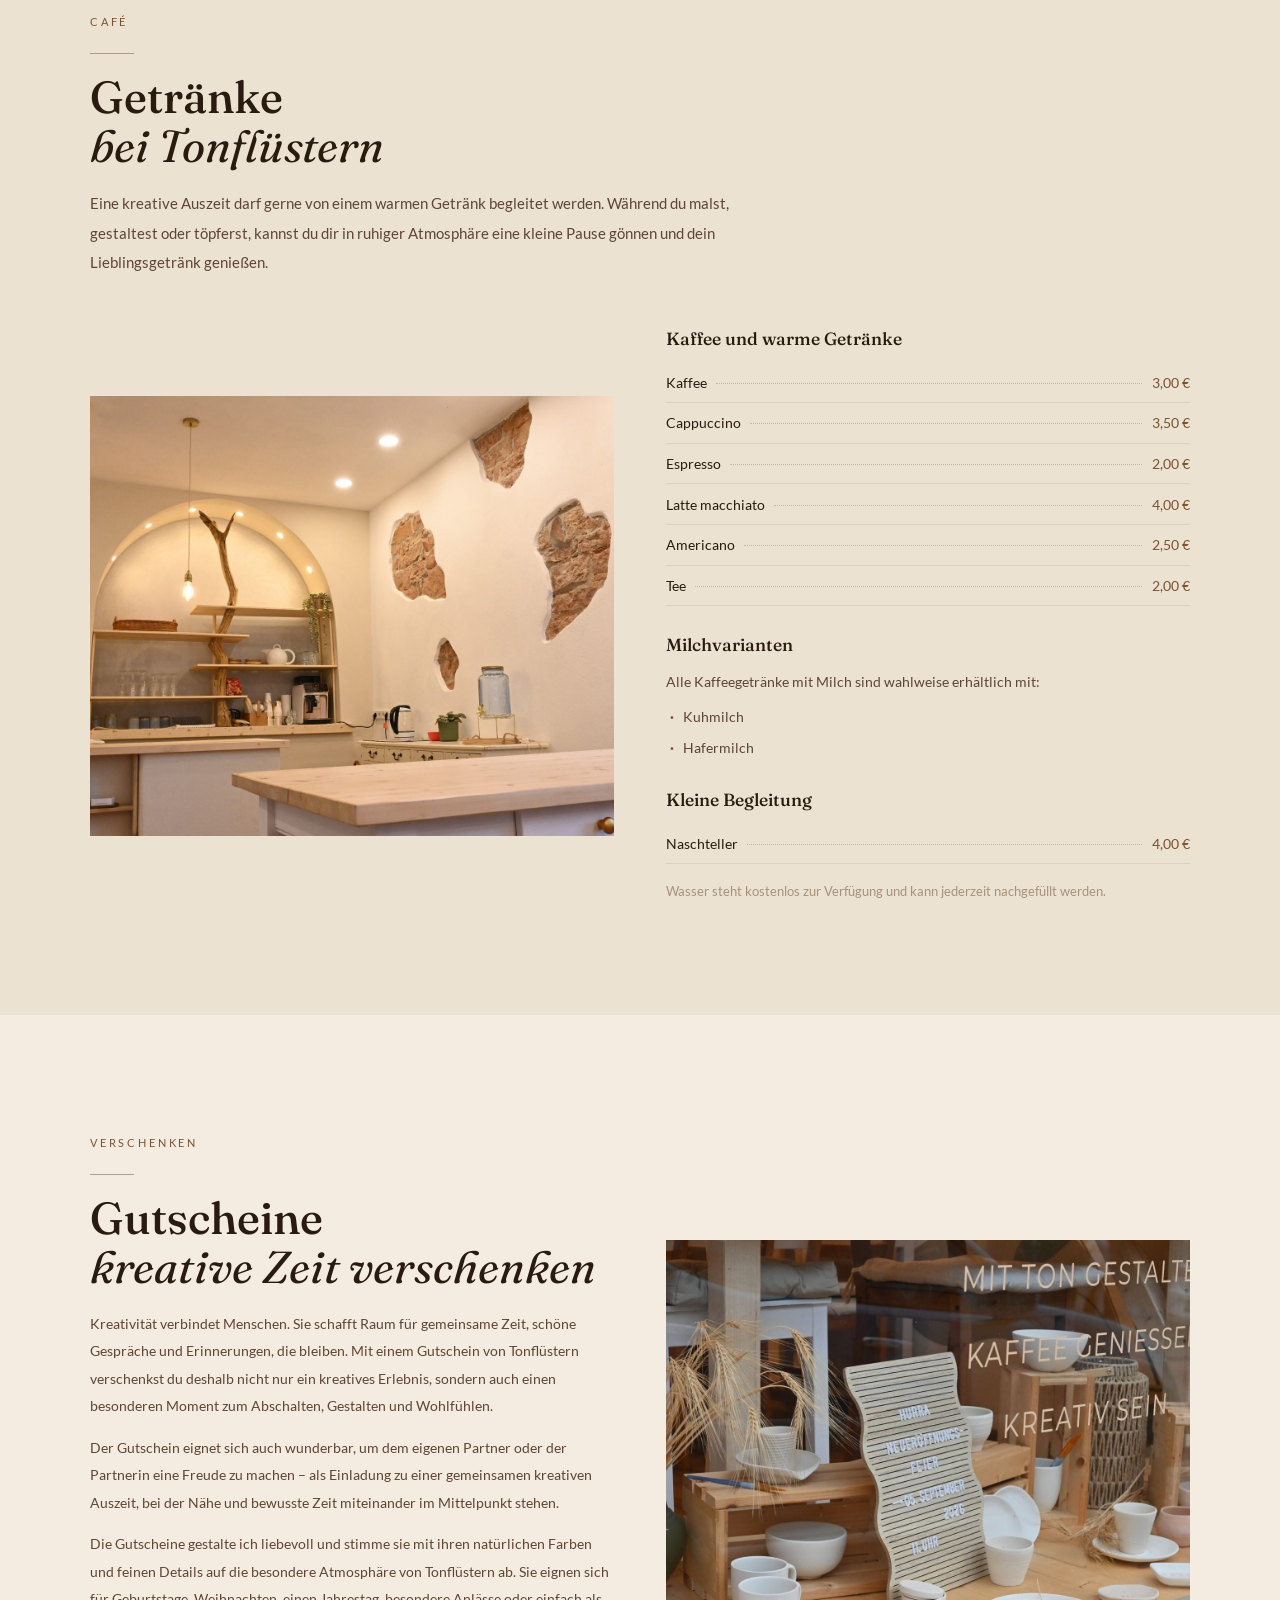
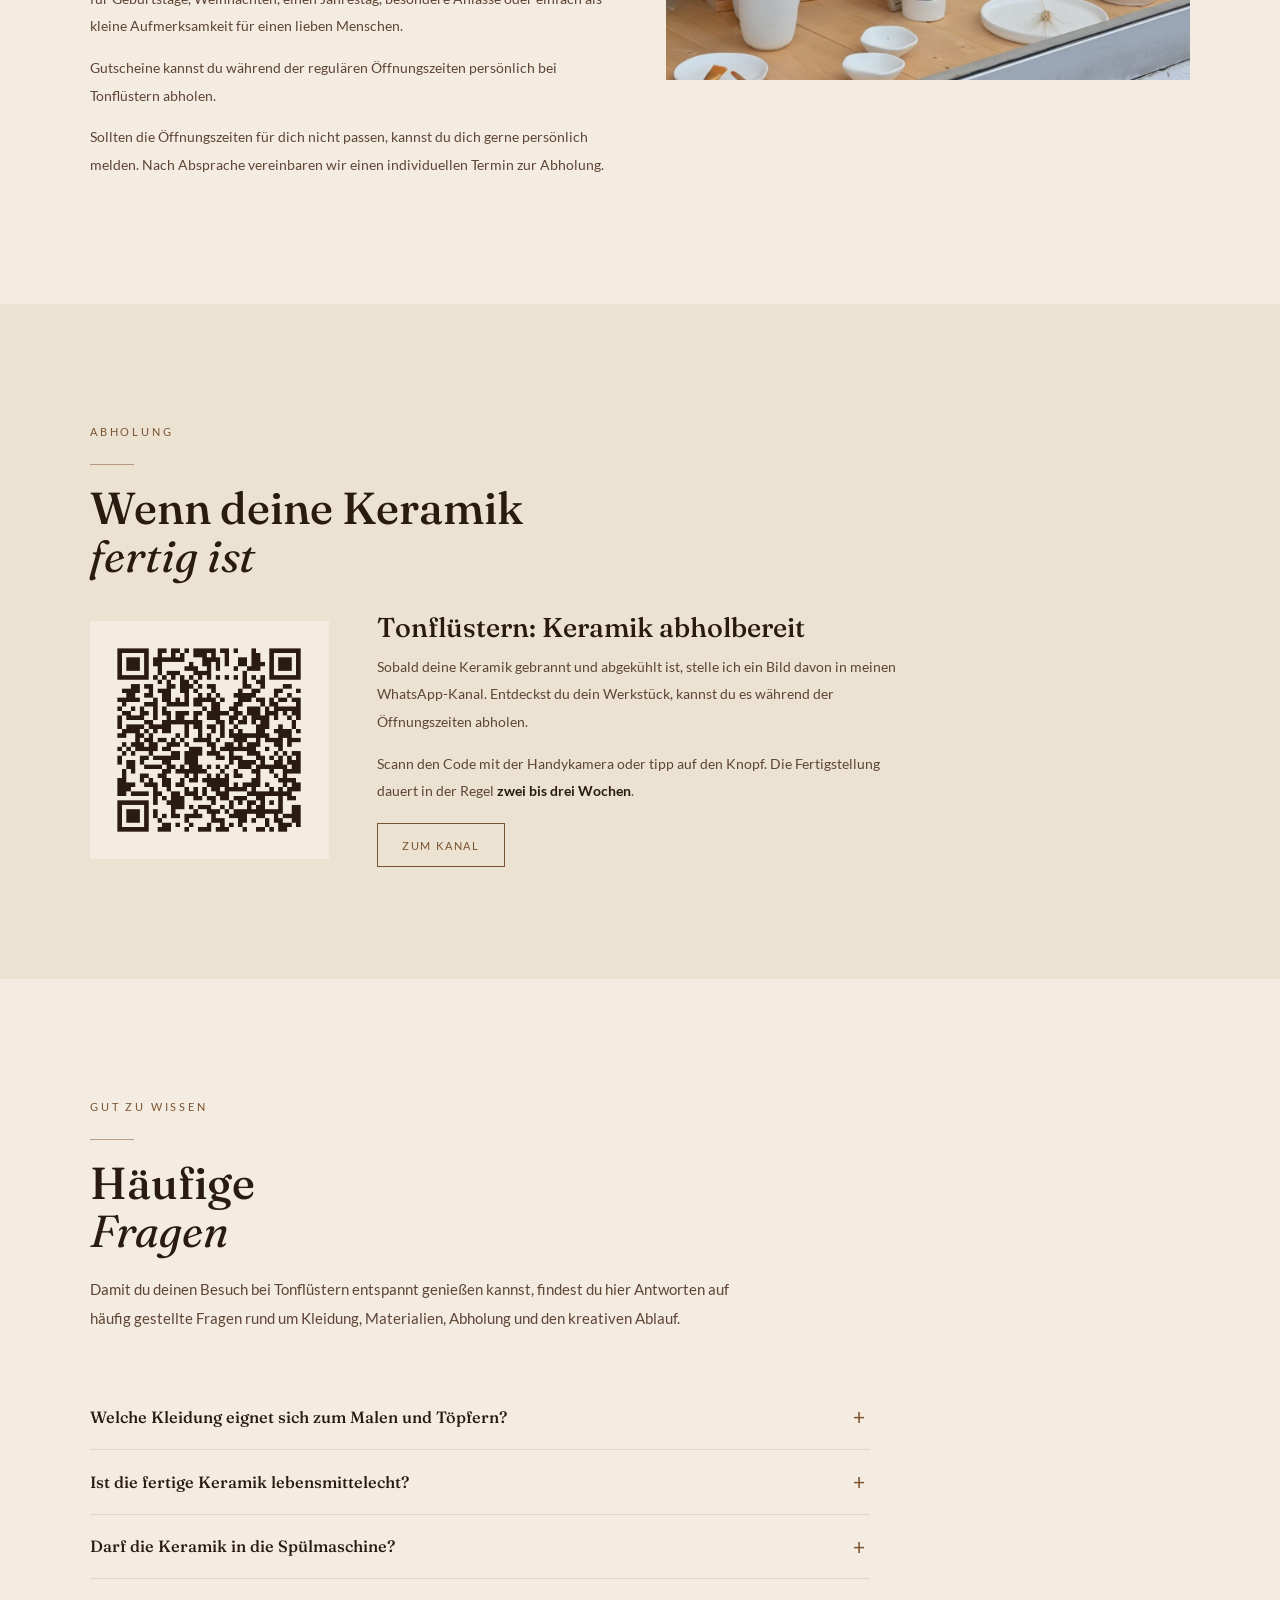
==== commit f9dcd4a6: "Wochenende: zwei Zeitfenster mit je eigenen Plaetzen Samstag und Sonntag laufen jetzt in zwei festen" ====
--- a/index.html
+++ b/index.html
@@ -399,6 +399,32 @@
       text-decoration: line-through;
       text-decoration-thickness: 1px;
     }
+    /* ── Wochenend-Zeitfenster ──
+       Zwei grosse Flaechen statt eines Textfelds: Am Handy trifft
+       man sie sicher, und es ist sofort zu sehen, was zur Wahl
+       steht. Ein belegtes Fenster bleibt sichtbar, ist aber nicht
+       waehlbar — sonst waere unklar, warum es nur noch eines gibt. */
+    #wz-bloecke { display: grid; gap: .6rem; grid-template-columns: repeat(auto-fit, minmax(180px, 1fr)); }
+    #wz-bloecke .wz-block {
+      display: flex; align-items: center; gap: .6rem;
+      padding: .8rem 1rem; cursor: pointer;
+      border: 1px solid rgba(122,82,48,.3); background: var(--bg-1);
+      transition: border-color .2s, background .2s;
+      /* Die Flaechen sind <label> und erben sonst die Grossschreibung
+         der Formularbeschriftungen — aus "11:00 – 14:00 Uhr" wuerde
+         "11:00 – 14:00 UHR". */
+      text-transform: none; letter-spacing: normal;
+    }
+    #wz-bloecke .wz-block:hover { border-color: var(--bronze); }
+    #wz-bloecke .wz-block input { accent-color: var(--bronze); width: 1.1rem; height: 1.1rem; flex: none; }
+    #wz-bloecke .wz-zeit { font-size: .95rem; color: var(--cream); }
+    #wz-bloecke .wz-wann { display: block; font-size: .72rem; color: var(--cream-faint);
+                         text-transform: uppercase; letter-spacing: .1em; margin-bottom: .1rem; }
+    #wz-bloecke .wz-block.gewaehlt { border-color: var(--bronze); background: rgba(122,82,48,.08); }
+    #wz-bloecke .wz-block.belegt { opacity: .5; cursor: not-allowed; }
+    #wz-bloecke .wz-block.belegt .wz-zeit { text-decoration: line-through; }
+    #wz-bloecke .wz-voll { font-size: .72rem; color: var(--terra); display: block; }
+
     .flatpickr-day.day-limited { position: relative; font-weight: 700; }
     .flatpickr-day.day-limited::after {
       content: ''; position: absolute; bottom: 4px; left: 50%; transform: translateX(-50%);
@@ -1954,11 +1980,13 @@
               </div>
             </div>
             <div class="fg" id="wz-feld">
-              <label for="bk-wunschzeit">Wunschzeit *
-                <span class="wz-hint">Am Wochenende gibt es keine festen Zeiten. Ab wann möchtest du kommen? Am besten passt es ab 11 Uhr.</span>
+              <label id="wz-label">Zeitfenster *
+                <span class="wz-hint">Am Wochenende gibt es zwei Zeitfenster. Wähle aus, wann ihr kommen möchtet.</span>
               </label>
-              <input type="text" id="bk-wunschzeit" name="wunschzeit"
-                     placeholder="z. B. ab 11 Uhr" maxlength="60" autocomplete="off">
+              <!-- Die Zeitfenster kommen aus belegung.php, damit sie nur an
+                   einer Stelle stehen. Hier steht nur das Gerüst. -->
+              <div class="wz-bloecke" id="wz-bloecke" role="radiogroup" aria-labelledby="wz-label"></div>
+              <input type="hidden" id="bk-wunschzeit" name="wunschzeit" value="">
             </div>
 
             <div class="fg">
@@ -2264,6 +2292,11 @@
 /* Einzelne Wochenendtage, die gestoppt wurden — etwa weil dieser
    eine Samstag voll ist, der naechste aber noch frei. */
 let WOCHENENDE_TAGE = [];
+/* Die beiden Wochenend-Zeitfenster und wie voll sie sind.
+   BLOECKE: die Texte in fester Reihenfolge.
+   BLOCKBELEGT: je Datum eine Liste mit der Belegung je Block. */
+let BLOECKE = [];
+let BLOCKBELEGT = {};
 const MAX_PER_DAY = 18;
 
 // Wochentage: 0=So, 1=Mo, 2=Di, 3=Mi, 4=Do, 5=Fr, 6=Sa
@@ -2309,19 +2342,85 @@
 const wzFeld   = document.getElementById('wz-feld');
 const wzIn     = document.getElementById('bk-wunschzeit');
 
-/* Wunschzeit ein- und ausblenden. Das "required" wandert mit:
+const wzKasten = document.getElementById('wz-bloecke');
+
+/* Freie Plaetze in einem Zeitfenster an einem Tag. */
+function blockFrei(datum, i) {
+  const b = BLOCKBELEGT[datum];
+  const belegt = (b && typeof b[i] === 'number') ? b[i] : 0;
+  return MAX_PER_DAY - belegt;
+}
+
+/* Die beiden Zeitfenster fuer diesen Tag aufbauen.
+   Ein volles Fenster bleibt stehen, ist aber nicht waehlbar — sonst
+   waere unklar, warum nur noch eines zur Wahl steht. Eine Platzzahl
+   steht bewusst nicht dabei: Am Wochenende wird keine genannt. */
+function bloeckeAufbauen(datum) {
+  if (!wzKasten) return;
+  wzKasten.innerHTML = '';
+  if (wzIn) wzIn.value = '';
+
+  const namen = ['Vormittags', 'Nachmittags'];
+  BLOECKE.forEach((zeit, i) => {
+    const frei = blockFrei(datum, i);
+    const voll = frei <= 0;
+
+    const label = document.createElement('label');
+    label.className = 'wz-block' + (voll ? ' belegt' : '');
+
+    const knopf = document.createElement('input');
+    knopf.type = 'radio';
+    knopf.name = 'wunschzeit_wahl';
+    knopf.value = zeit;
+    knopf.disabled = voll;
+
+    const text = document.createElement('span');
+    const wann = document.createElement('span');
+    wann.className = 'wz-wann';
+    wann.textContent = namen[i] || ('Block ' + (i + 1));
+    const uhr = document.createElement('span');
+    uhr.className = 'wz-zeit';
+    uhr.textContent = zeit;
+    text.appendChild(wann);
+    text.appendChild(uhr);
+    if (voll) {
+      const hin = document.createElement('span');
+      hin.className = 'wz-voll';
+      hin.textContent = 'schon belegt';
+      text.appendChild(hin);
+    }
+
+    knopf.addEventListener('change', () => {
+      if (!knopf.checked) return;
+      if (wzIn) wzIn.value = zeit;
+      [...wzKasten.querySelectorAll('.wz-block')]
+        .forEach(x => x.classList.remove('gewaehlt'));
+      label.classList.add('gewaehlt');
+      /* Mehr Personen als in dieses Fenster passen, nimmt der Server
+         ohnehin nicht an — also gleich hier begrenzen. */
+      persIn.max = Math.max(1, frei);
+      if (Number(persIn.value) > frei) persIn.value = Math.max(1, frei);
+    });
+
+    label.appendChild(knopf);
+    label.appendChild(text);
+    wzKasten.appendChild(label);
+  });
+}
+
+/* Zeitfenster ein- und ausblenden. Das "required" wandert mit:
    ein verborgenes Pflichtfeld laesst sich nicht ausfuellen, der
    Browser wuerde das Absenden aber trotzdem verweigern — und die
    Fehlermeldung zeigt er an einer unsichtbaren Stelle an. */
-function wunschzeitZeigen(an) {
+function wunschzeitZeigen(an, datum) {
   if (!wzFeld || !wzIn) return;
   wzFeld.classList.toggle('visible', an);
   if (an) {
-    wzIn.setAttribute('required', '');
+    bloeckeAufbauen(datum);
   } else {
-    wzIn.removeAttribute('required');
     wzIn.value = '';
     wzIn.setCustomValidity('');
+    if (wzKasten) wzKasten.innerHTML = '';
   }
 }
 
@@ -2543,11 +2642,18 @@
         return;
       }
 
+      /* Beide Zeitfenster voll? Dann geht an diesem Tag nichts mehr. */
+      if (BLOECKE.length && BLOECKE.every((_, i) => blockFrei(dkey(date), i) <= 0)) {
+        vollHinweis(date);
+        fTime.value = ''; fSeats.value = '';
+        return;
+      }
+
       fTime.value  = 'Auf Anfrage';
       fSeats.value = 'Auf Anfrage';
       persIn.max   = MAX_PER_DAY;
       anfNote.classList.add('visible');
-      wunschzeitZeigen(true);
+      wunschzeitZeigen(true, dkey(date));
     }
   }
 });
@@ -2568,6 +2674,8 @@
       if (j && j.art) ANZEIGEART = j.art;
       WOCHENENDE_ZU = Boolean(j && j.wochenende_zu);
       WOCHENENDE_TAGE = (j && Array.isArray(j.wochenende_tage)) ? j.wochenende_tage : [];
+      if (j && Array.isArray(j.bloecke)) BLOECKE = j.bloecke;
+      if (j && j.blockbelegt) BLOCKBELEGT = j.blockbelegt;
     })
     .catch(() => { /* offline oder Server-Problem */ });
 }
@@ -2602,6 +2710,16 @@
   if (!fDate.value) {
     alert('Bitte wähle zuerst einen Termin im Kalender.');
     document.getElementById('cal-container').scrollIntoView({ behavior: 'smooth', block: 'center' });
+    return;
+  }
+
+  /* Am Wochenende gehoert ein Zeitfenster dazu. Das Feld selbst ist
+     verborgen — ein "required" darauf wuerde der Browser an einer
+     unsichtbaren Stelle anmahnen, und der Knopf taete scheinbar
+     nichts. Deshalb hier von Hand. */
+  if (wzFeld && wzFeld.classList.contains('visible') && !wzIn.value) {
+    alert('Bitte wähle aus, in welchem Zeitfenster ihr kommen möchtet.');
+    wzFeld.scrollIntoView({ behavior: 'smooth', block: 'center' });
     return;
   }
 
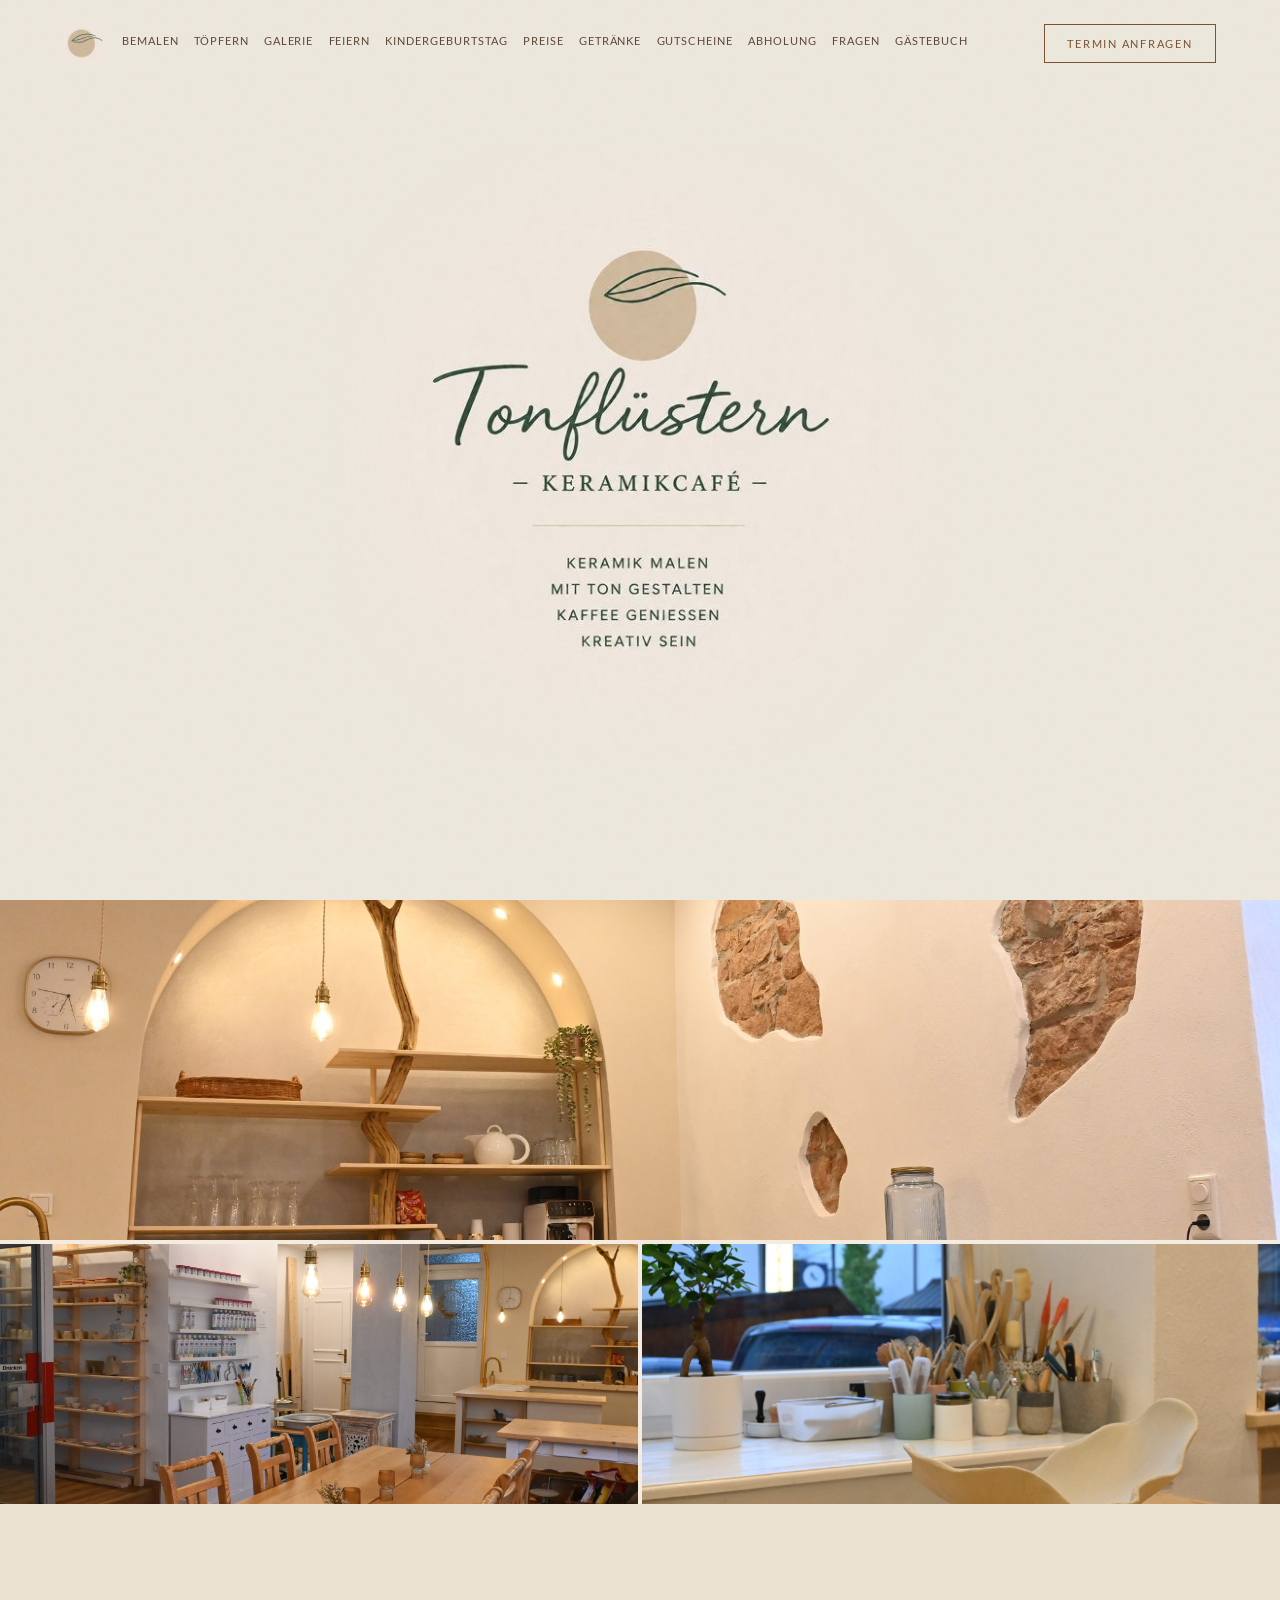
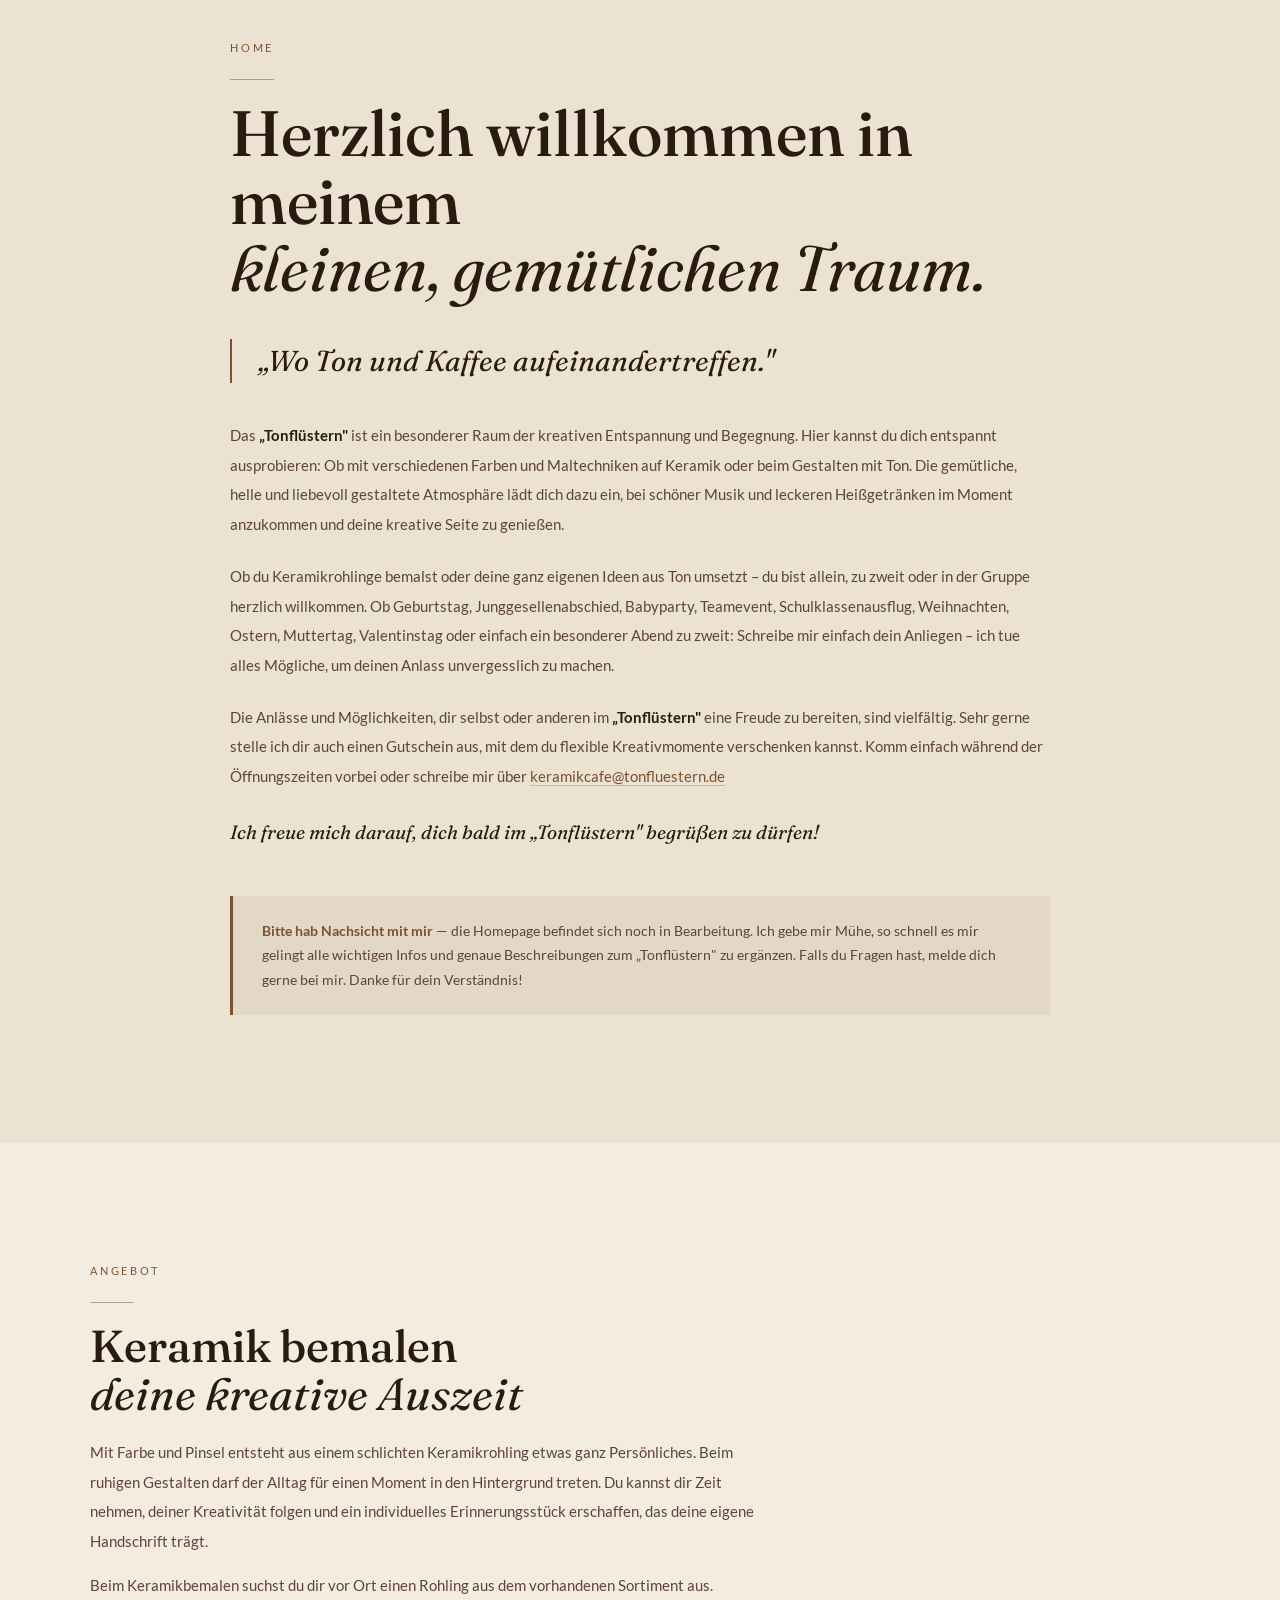
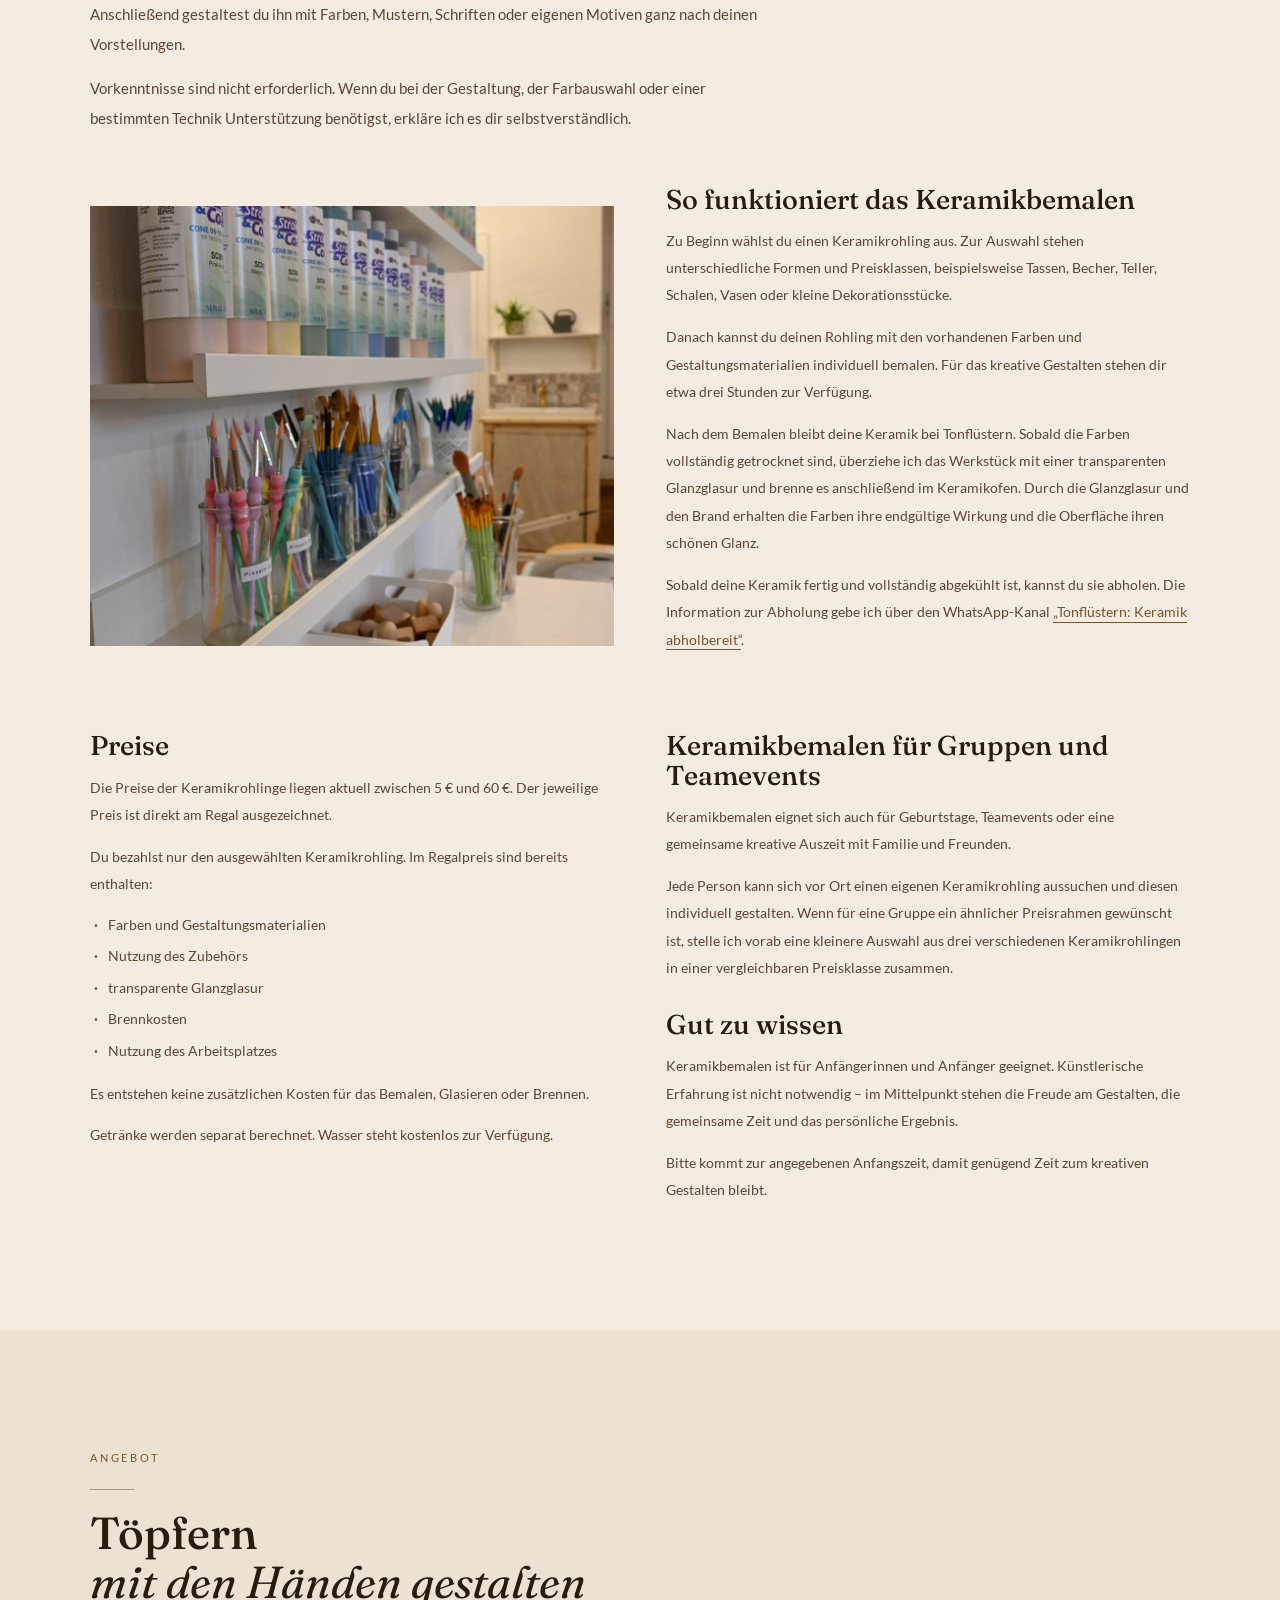
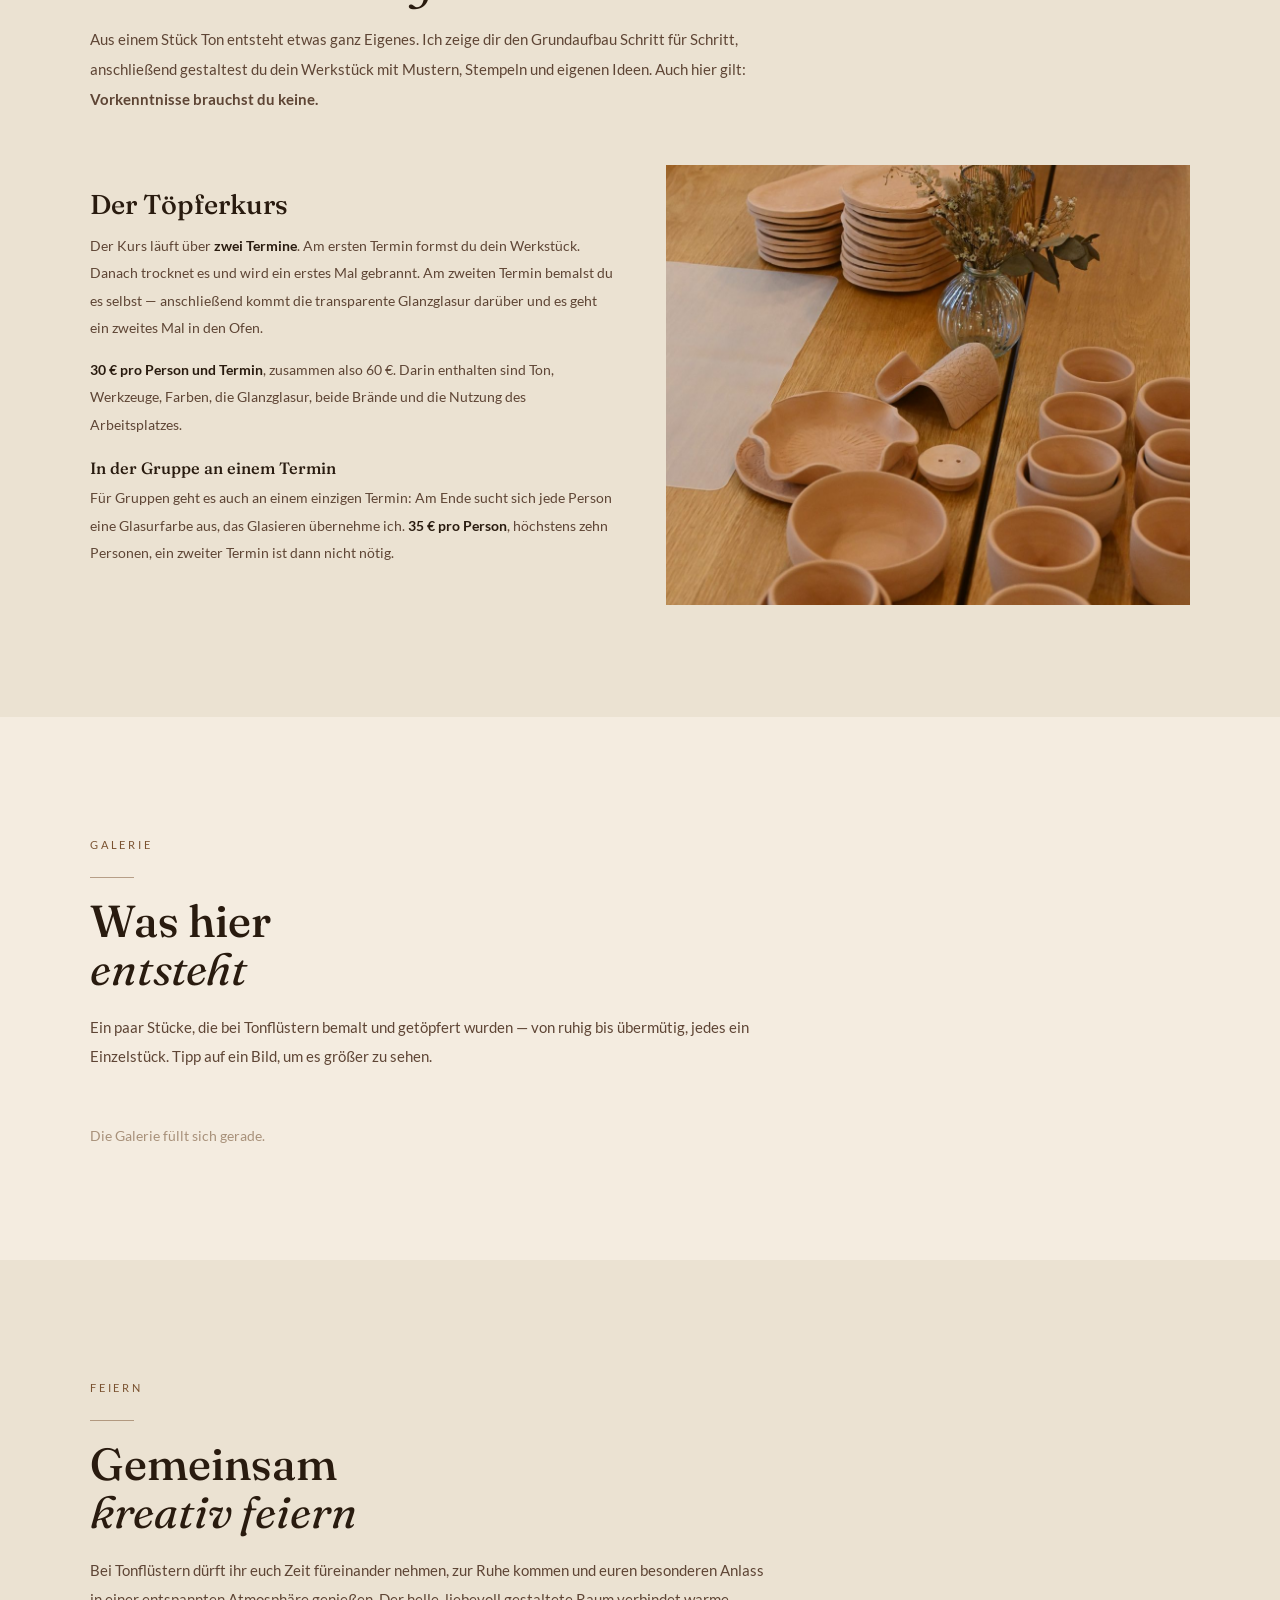
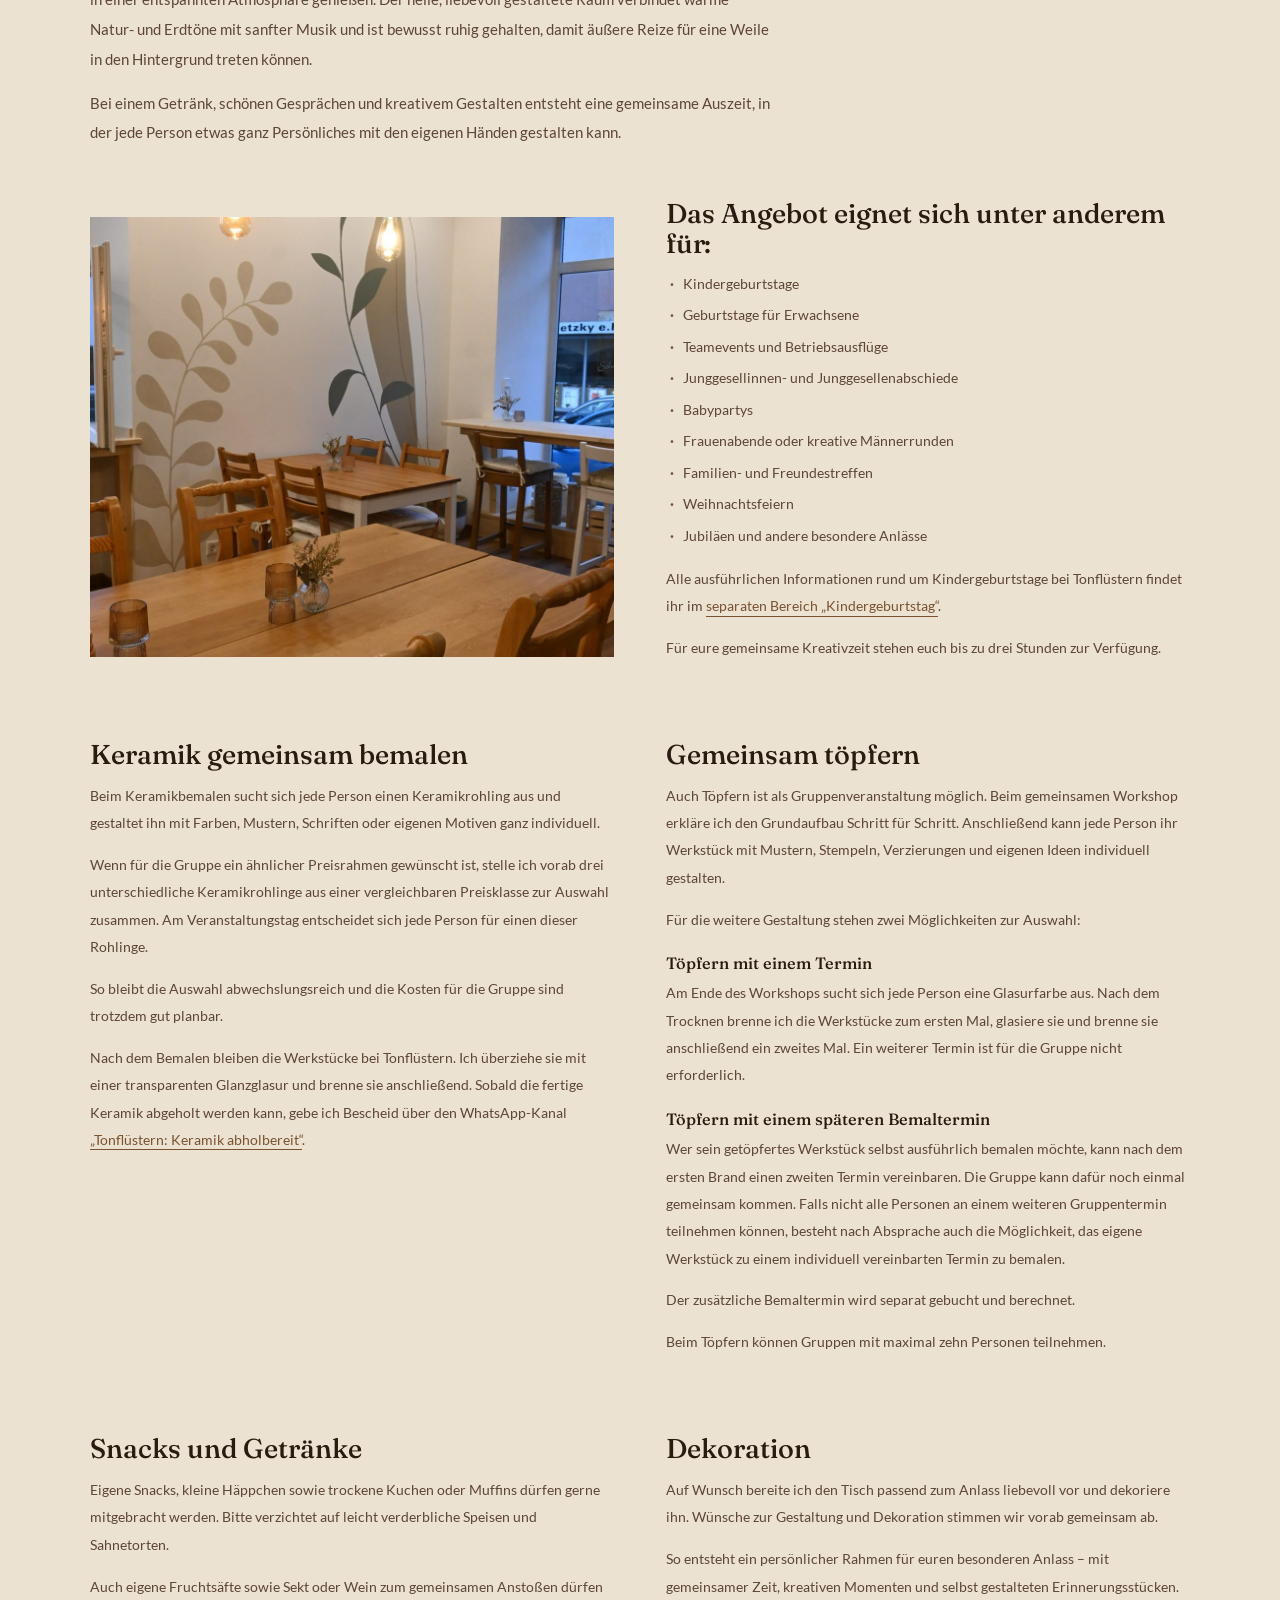
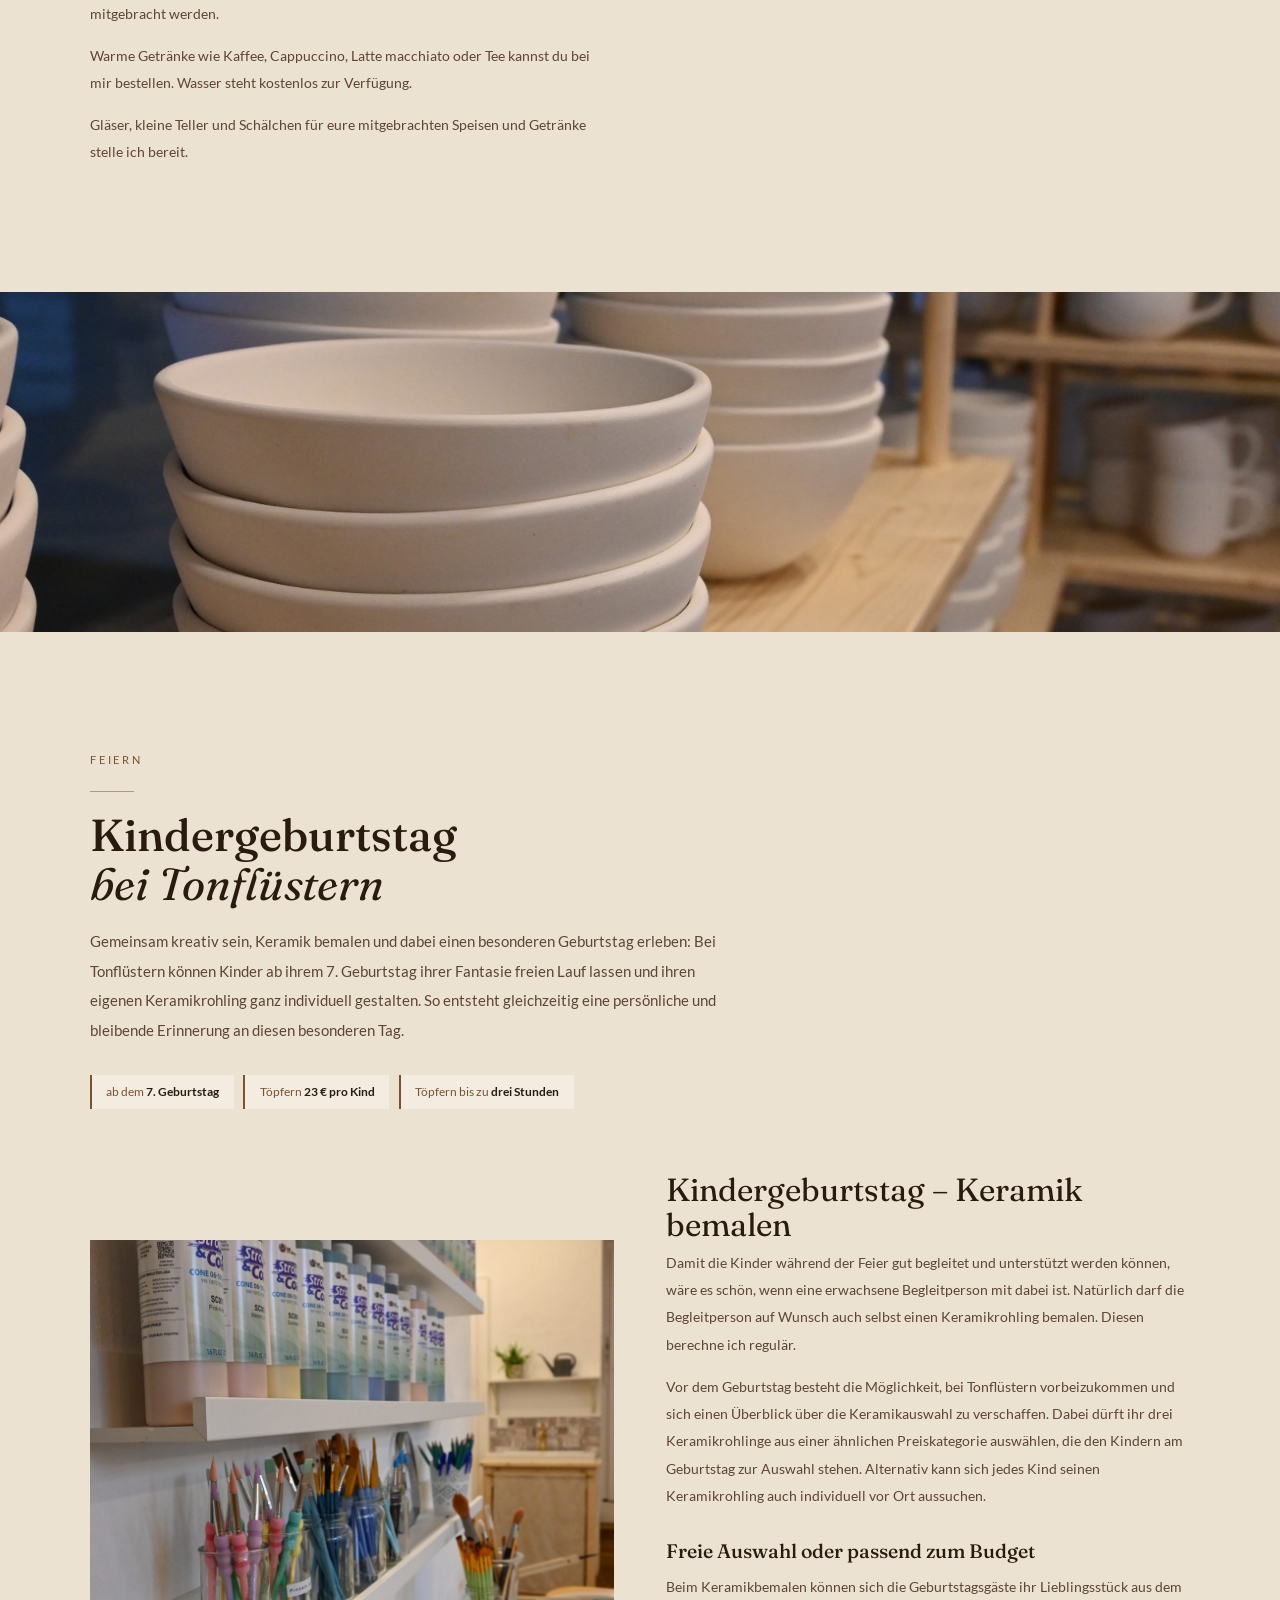
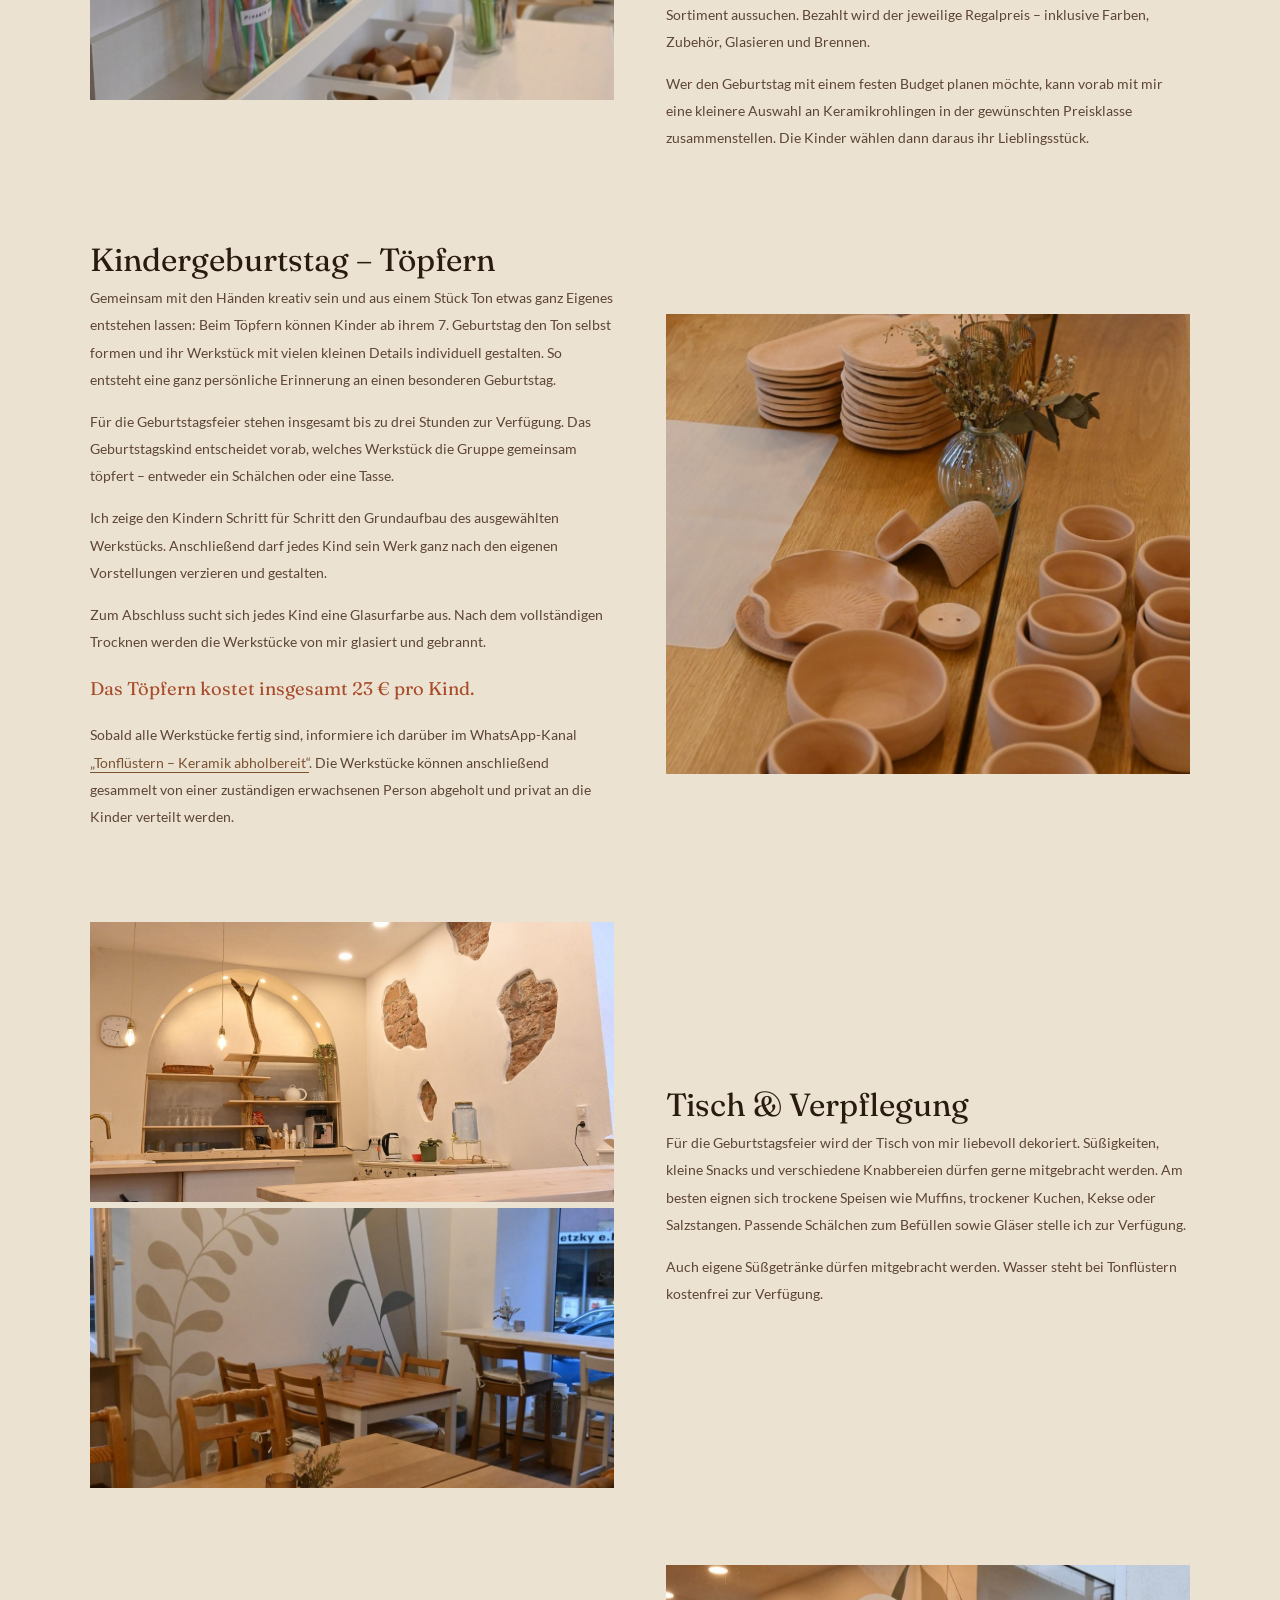
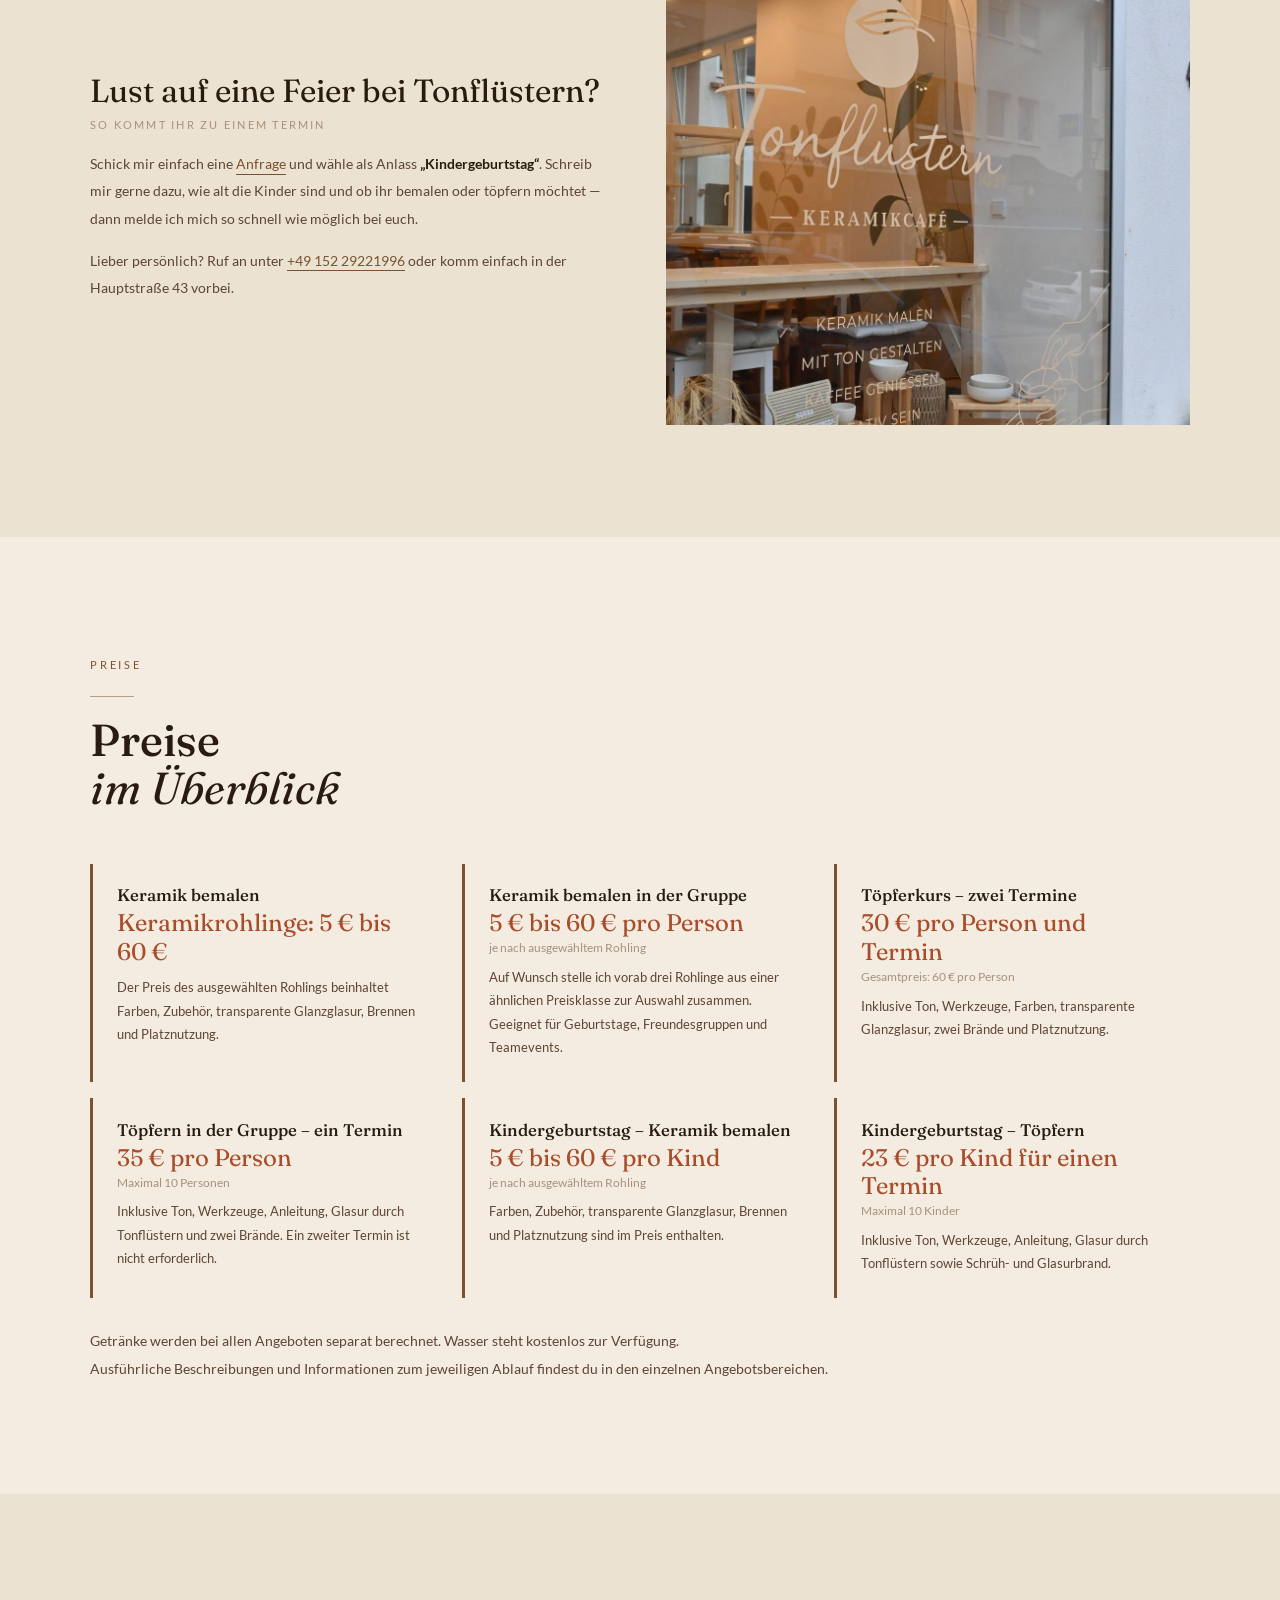
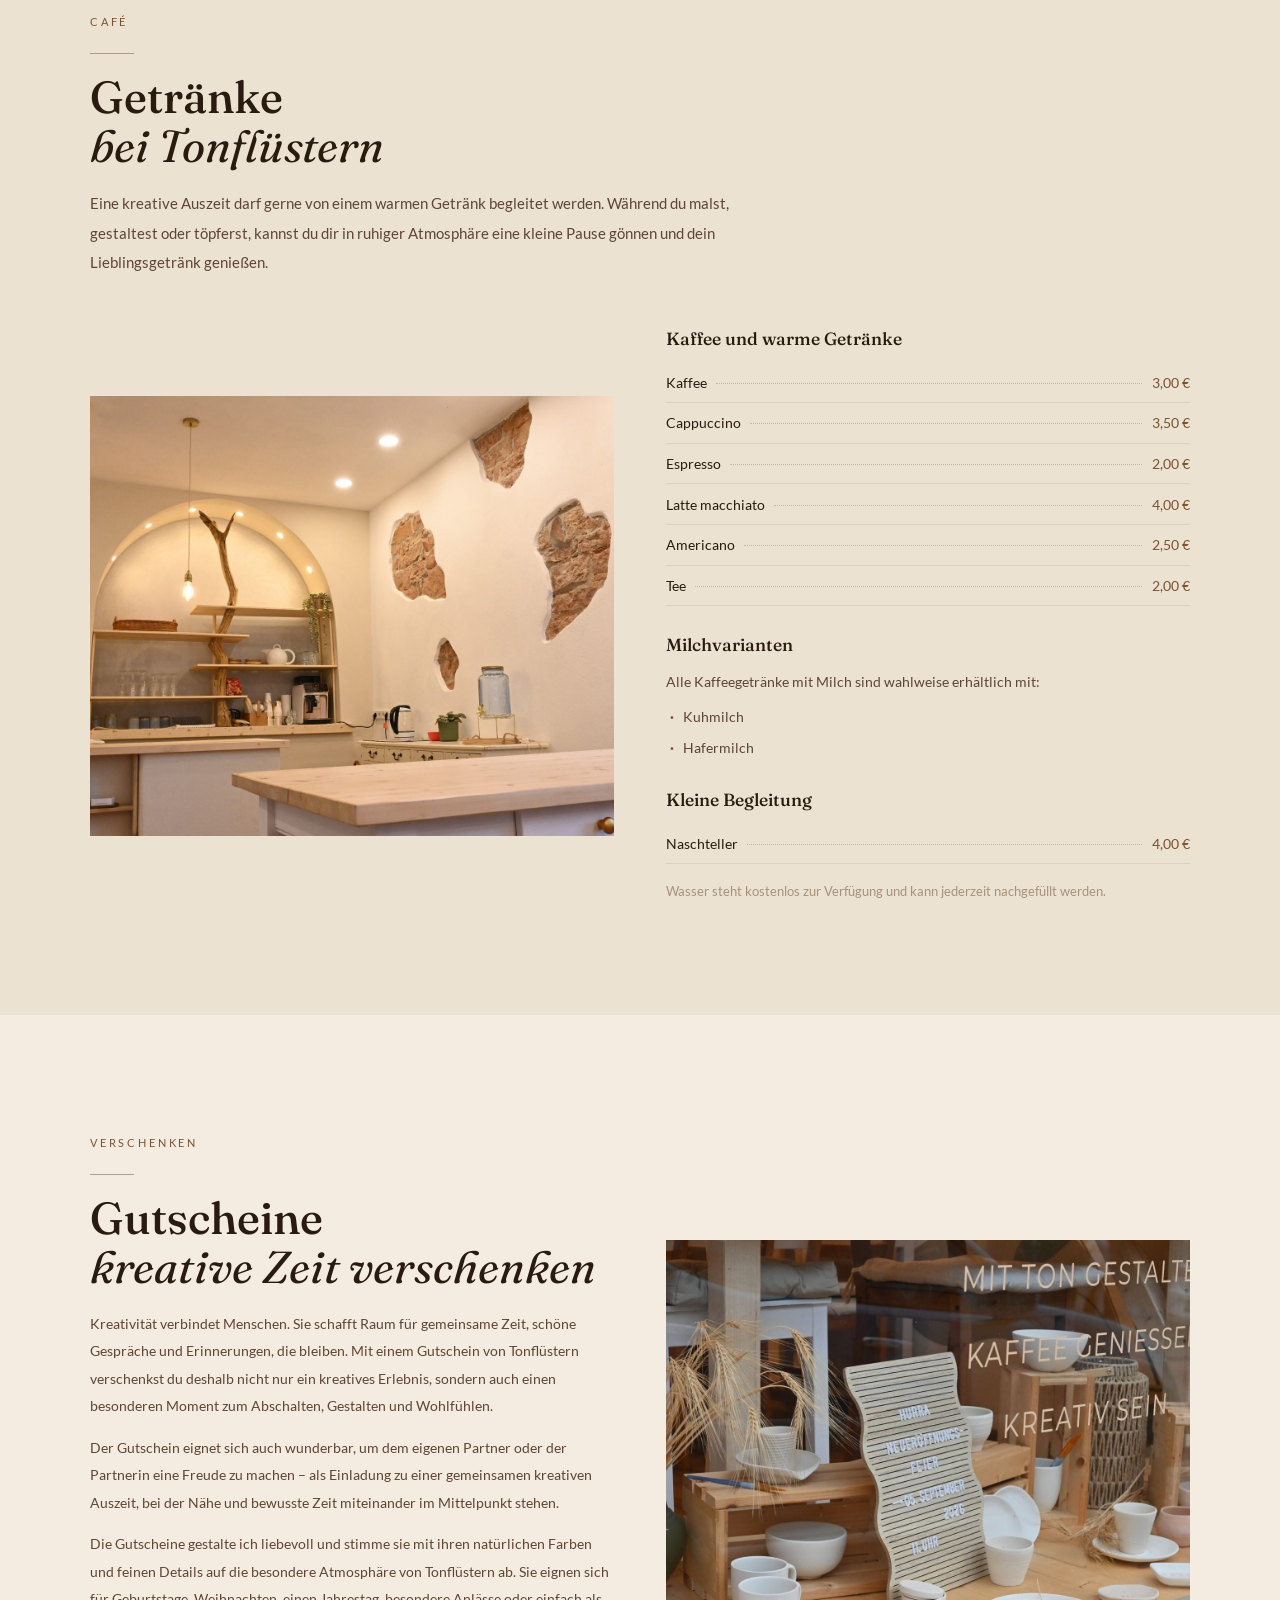
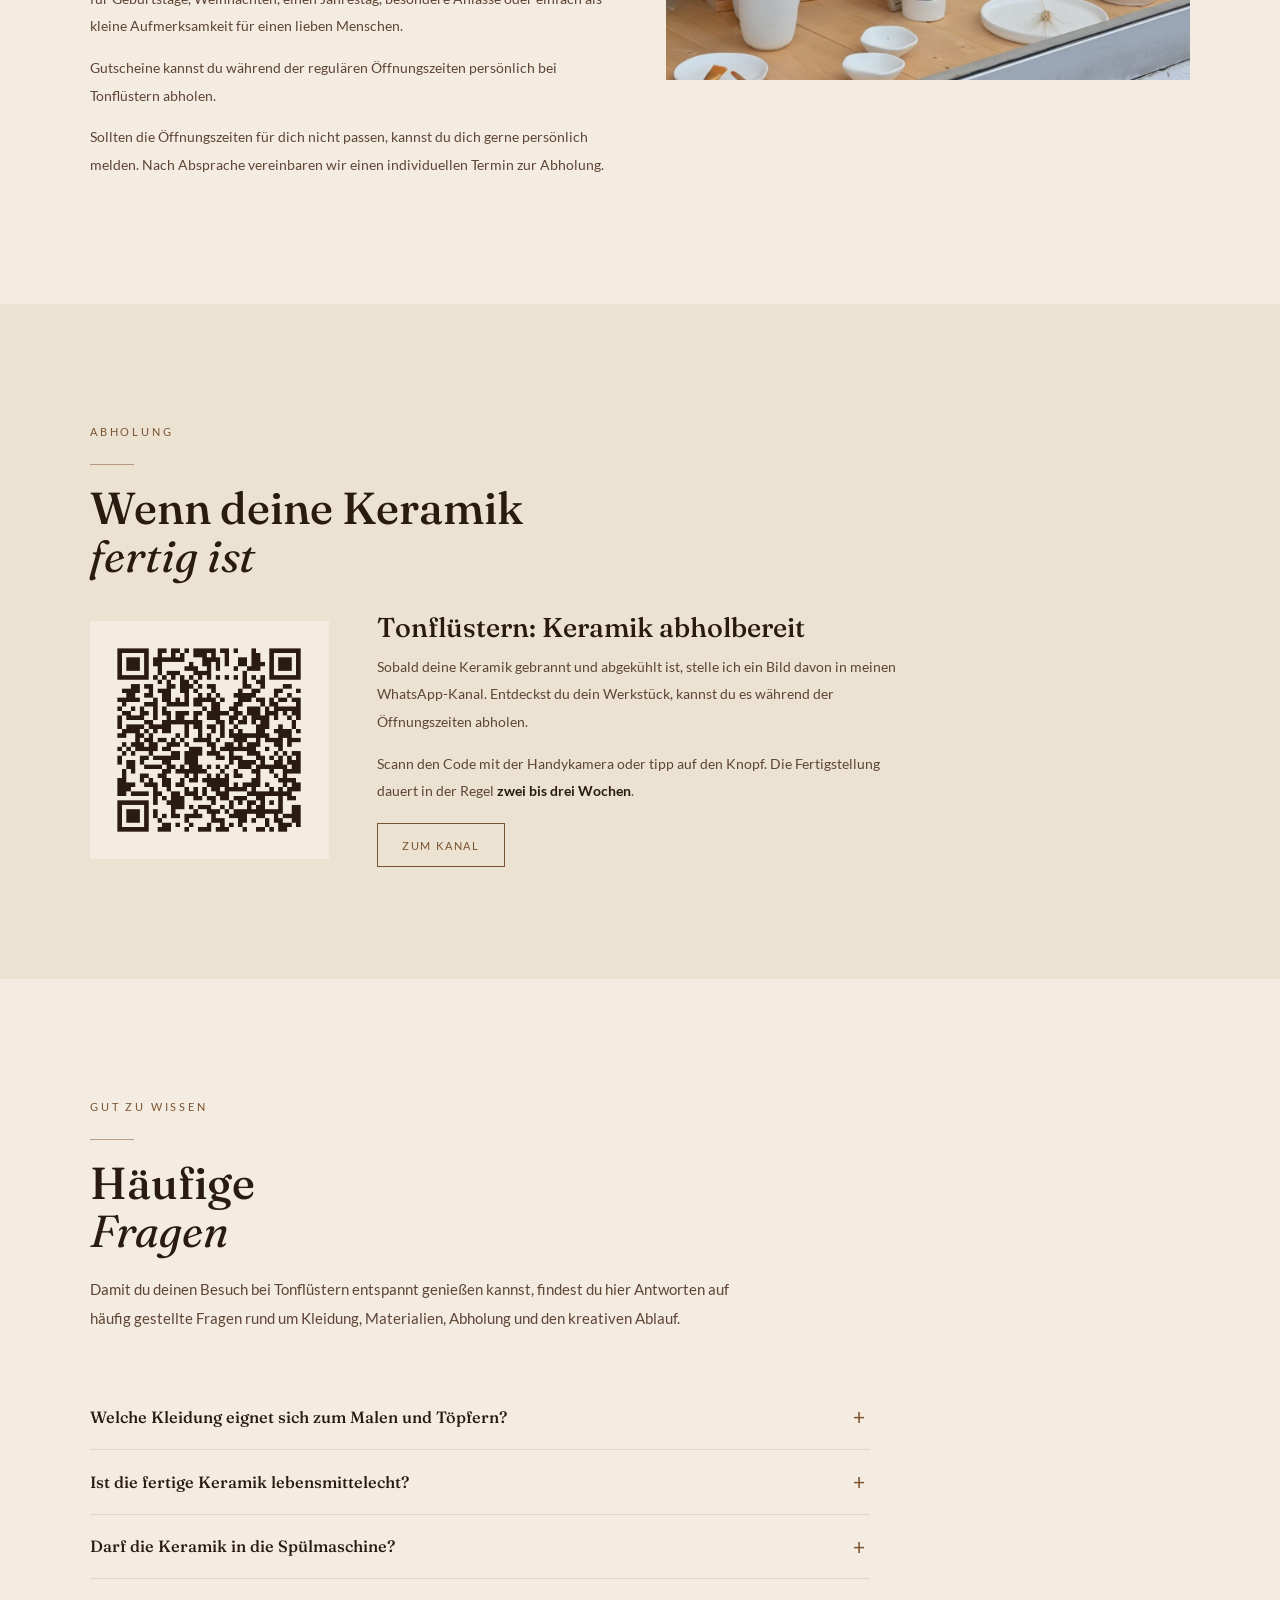
==== commit 07c4a63d: "Plaetze je Zeitfenster sichtbar, Ausnahmen an Ruhetagen Zwei Aenderungen.  1. Die Platzanzeige ist a" ====
--- a/index.html
+++ b/index.html
@@ -424,6 +424,8 @@
     #wz-bloecke .wz-block.belegt { opacity: .5; cursor: not-allowed; }
     #wz-bloecke .wz-block.belegt .wz-zeit { text-decoration: line-through; }
     #wz-bloecke .wz-voll { font-size: .72rem; color: var(--terra); display: block; }
+    #wz-bloecke .wz-frei { font-size: .72rem; color: var(--cream-mid); display: block; }
+    #wz-bloecke .wz-frei.wz-knapp { color: var(--terra); }
 
     .flatpickr-day.day-limited { position: relative; font-weight: 700; }
     .flatpickr-day.day-limited::after {
@@ -2383,12 +2385,18 @@
     uhr.textContent = zeit;
     text.appendChild(wann);
     text.appendChild(uhr);
-    if (voll) {
-      const hin = document.createElement('span');
-      hin.className = 'wz-voll';
-      hin.textContent = 'schon belegt';
-      text.appendChild(hin);
-    }
+
+    /* Die freien Plaetze gehoeren zum Zeitfenster, nicht zum Tag —
+       deshalb stehen sie hier und nicht oben beim Datum. */
+    const plaetze = document.createElement('span');
+    plaetze.className = voll ? 'wz-voll' : 'wz-frei';
+    plaetze.textContent = voll
+      ? 'schon belegt'
+      : (frei === MAX_PER_DAY
+          ? MAX_PER_DAY + ' Plätze frei'
+          : 'noch ' + frei + ' von ' + MAX_PER_DAY + (frei === 1 ? ' Platz' : ' Plätzen') + ' frei');
+    if (!voll && frei <= 5) { plaetze.classList.add('wz-knapp'); }
+    text.appendChild(plaetze);
 
     knopf.addEventListener('change', () => {
       if (!knopf.checked) return;
@@ -2400,6 +2408,7 @@
          ohnehin nicht an — also gleich hier begrenzen. */
       persIn.max = Math.max(1, frei);
       if (Number(persIn.value) > frei) persIn.value = Math.max(1, frei);
+      fSeats.value = zeit + ': ' + frei + ' von ' + MAX_PER_DAY + ' frei';
     });
 
     label.appendChild(knopf);
@@ -2565,8 +2574,22 @@
         : (zu ? 'Geschlossen' : 'Ausgebucht');
       dayElem.classList.add(zu ? 'day-zu' : 'day-full');
     } else if (REQUEST_DAYS.includes(d)) {
-      // Keine Platzzahl — am Wochenende wird jeder Termin einzeln abgesprochen
-      dayElem.title = 'Auf Anfrage';
+      /* Am Wochenende haengen die Plaetze am Zeitfenster, nicht am
+         Tag. Beide einzeln nennen — eine Summe waere irrefuehrend:
+         Eine Gruppe von zehn passt nicht in "sechs plus vier". */
+      const k = dkey(date);
+      if (BLOECKE.length) {
+        dayElem.title = 'Auf Anfrage · ' + BLOECKE.map((zeit, i) => {
+          const f = blockFrei(k, i);
+          return zeit + ': ' + (f <= 0 ? 'belegt'
+            : 'noch ' + f + (f === 1 ? ' Platz' : ' Plätze') + ' frei');
+        }).join(' · ');
+        if (BLOECKE.some((_, i) => blockFrei(k, i) < MAX_PER_DAY)) {
+          dayElem.classList.add('day-limited');
+        }
+      } else {
+        dayElem.title = 'Auf Anfrage';
+      }
     } else {
       const free = freeSeats(date);
       dayElem.title = `${OPEN_HOURS[d]} · noch ${free} ${free === 1 ? 'Platz' : 'Plätze'} frei`;
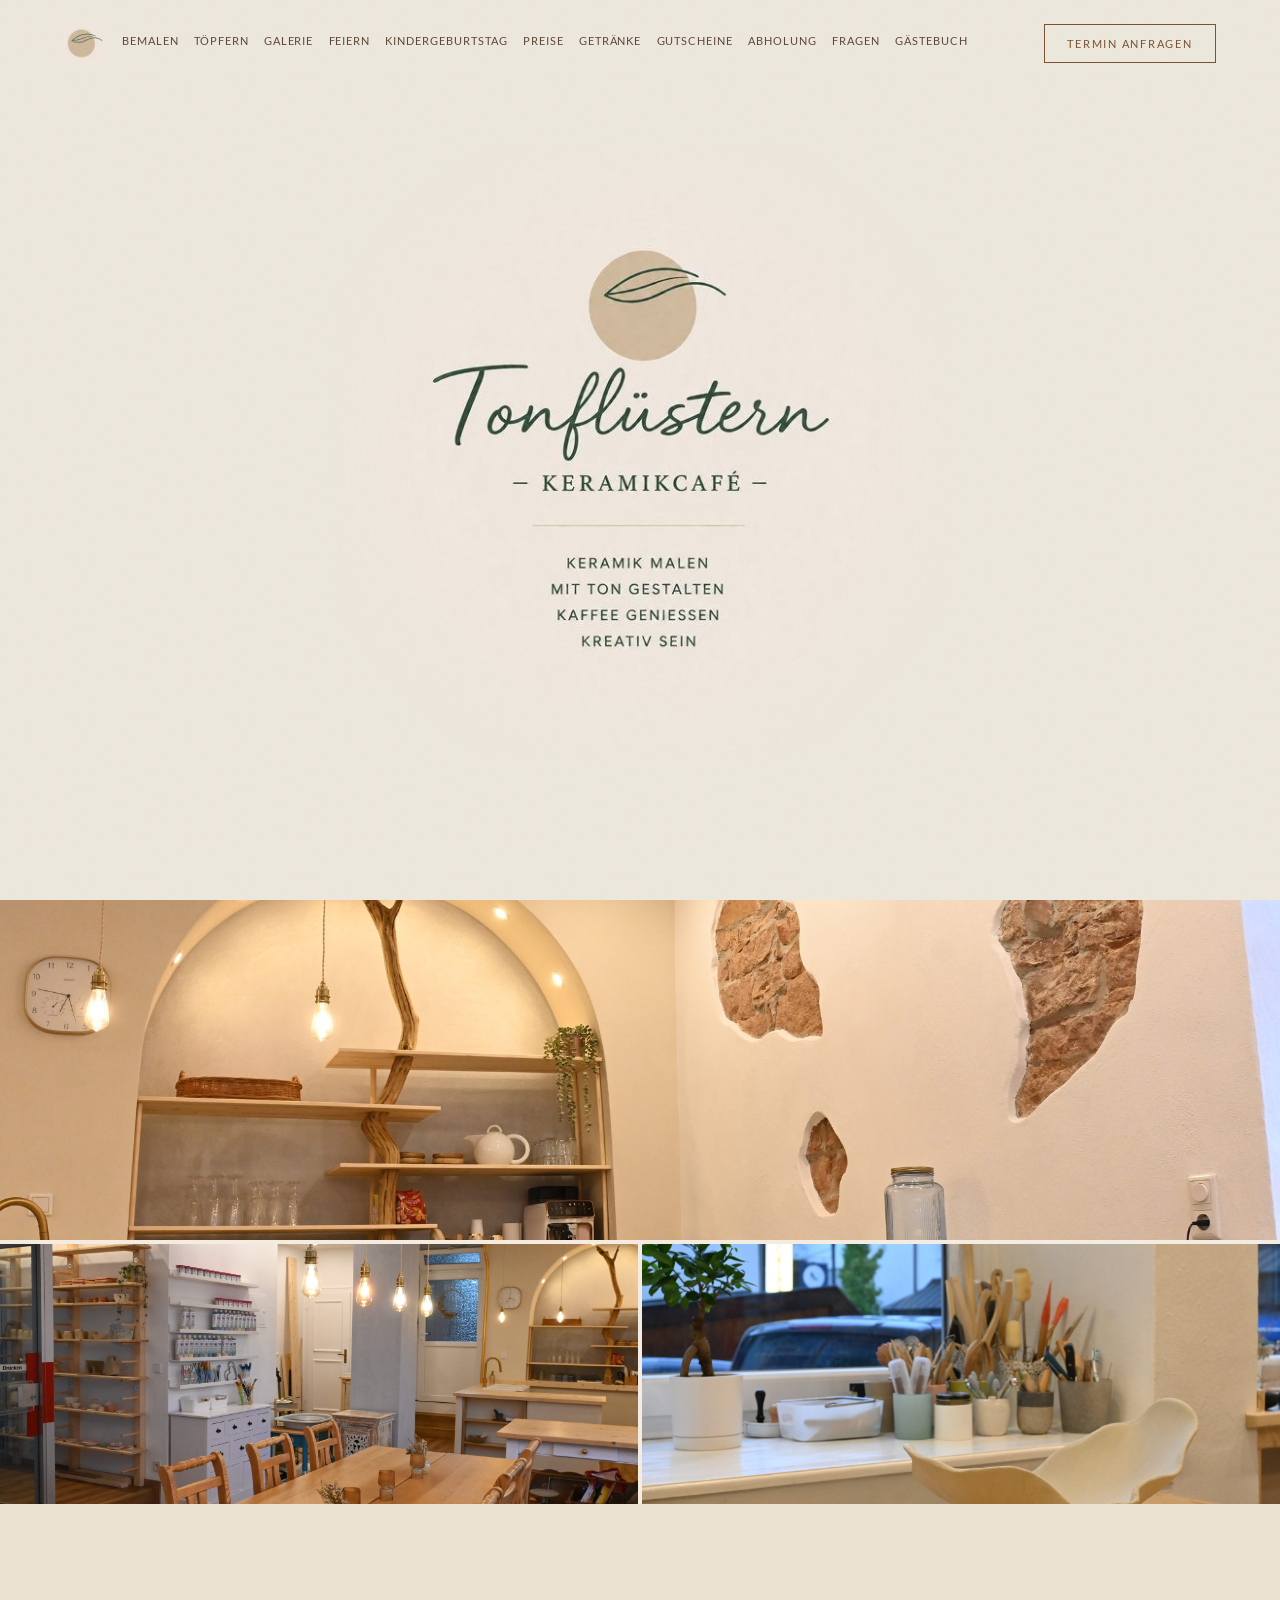
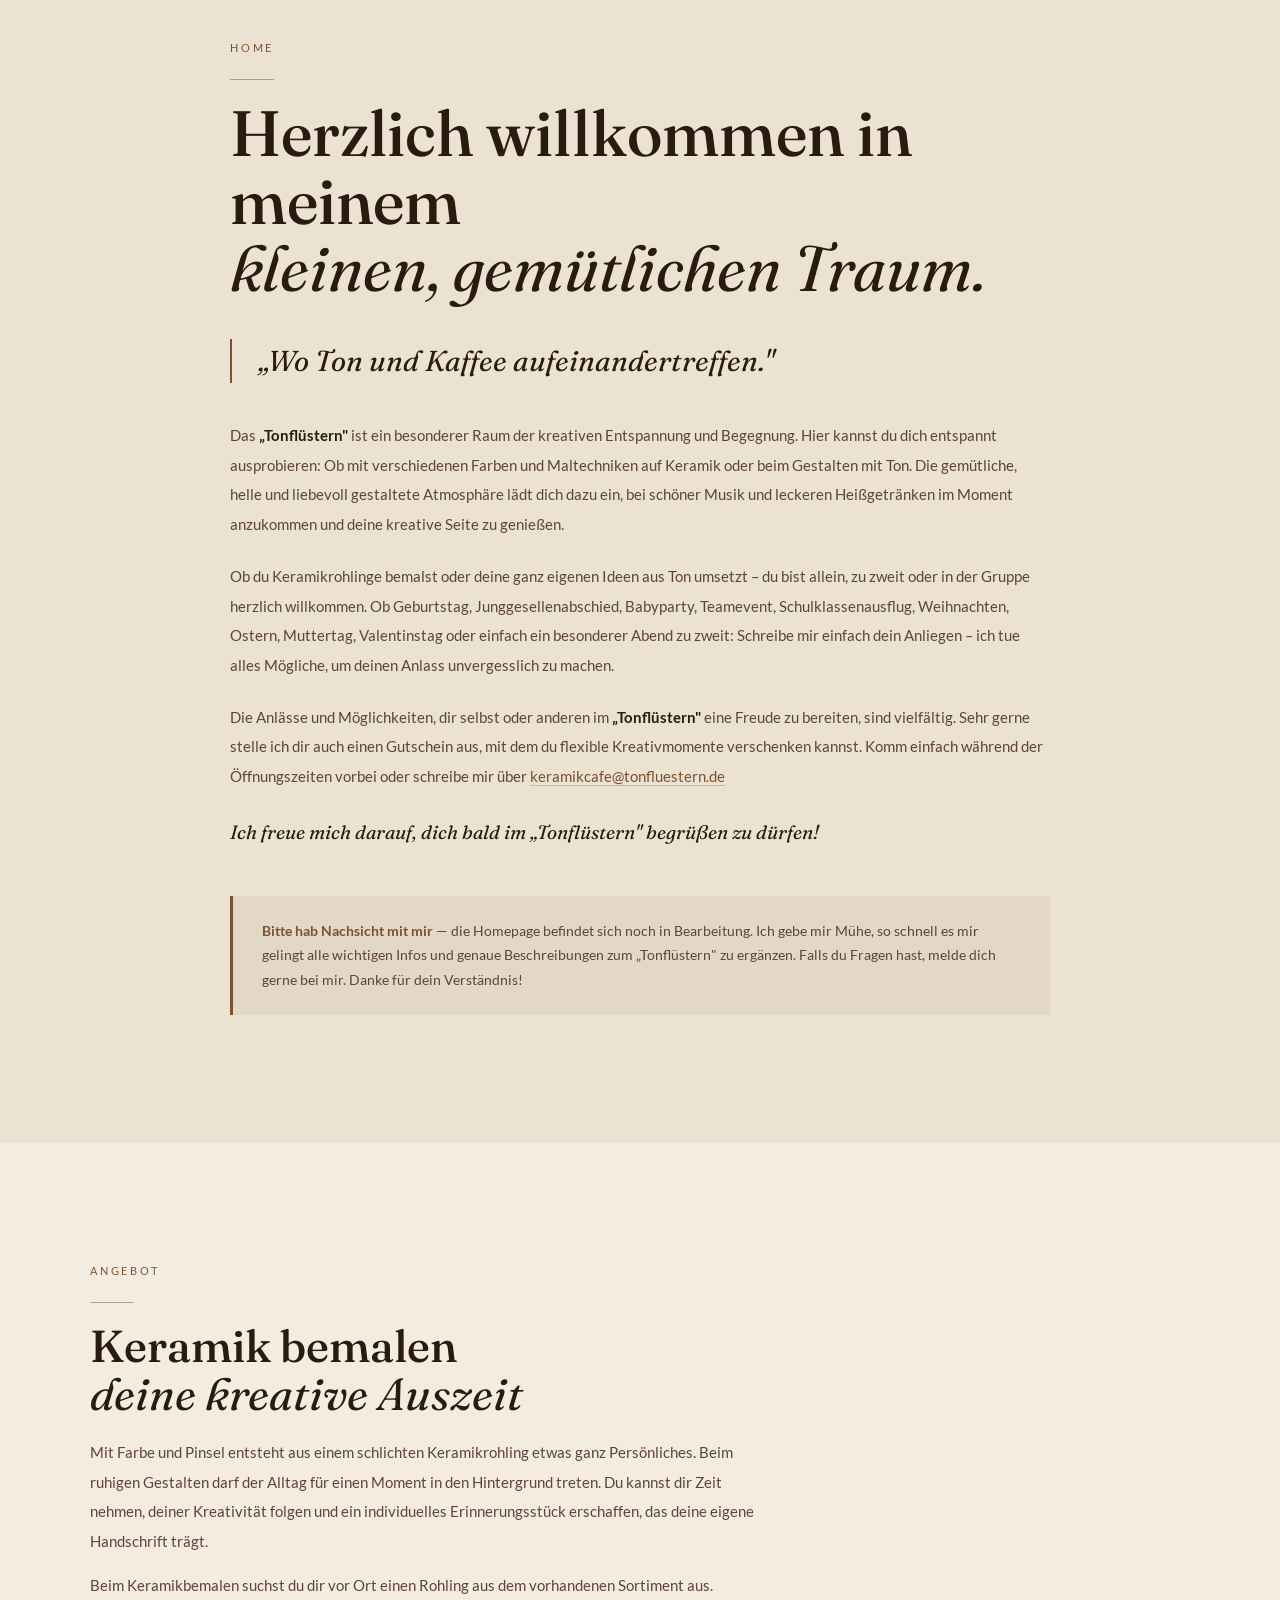
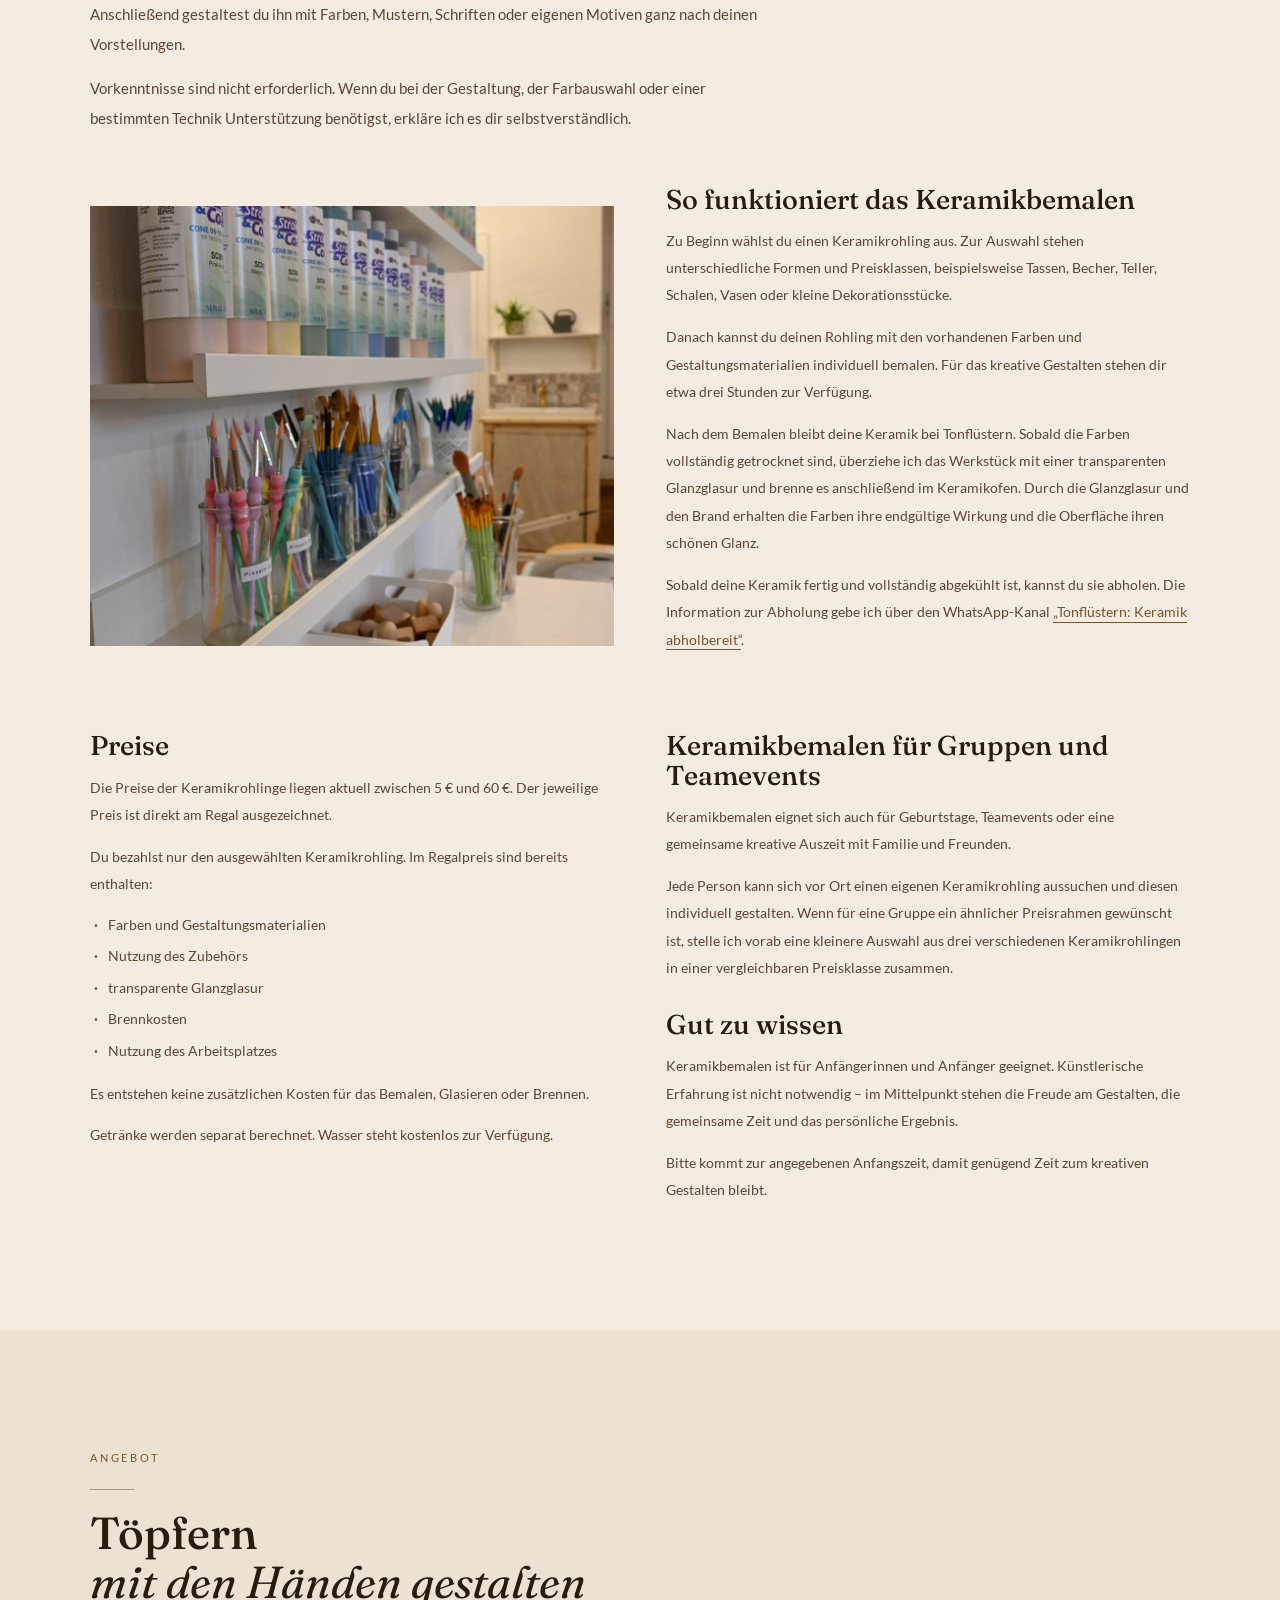
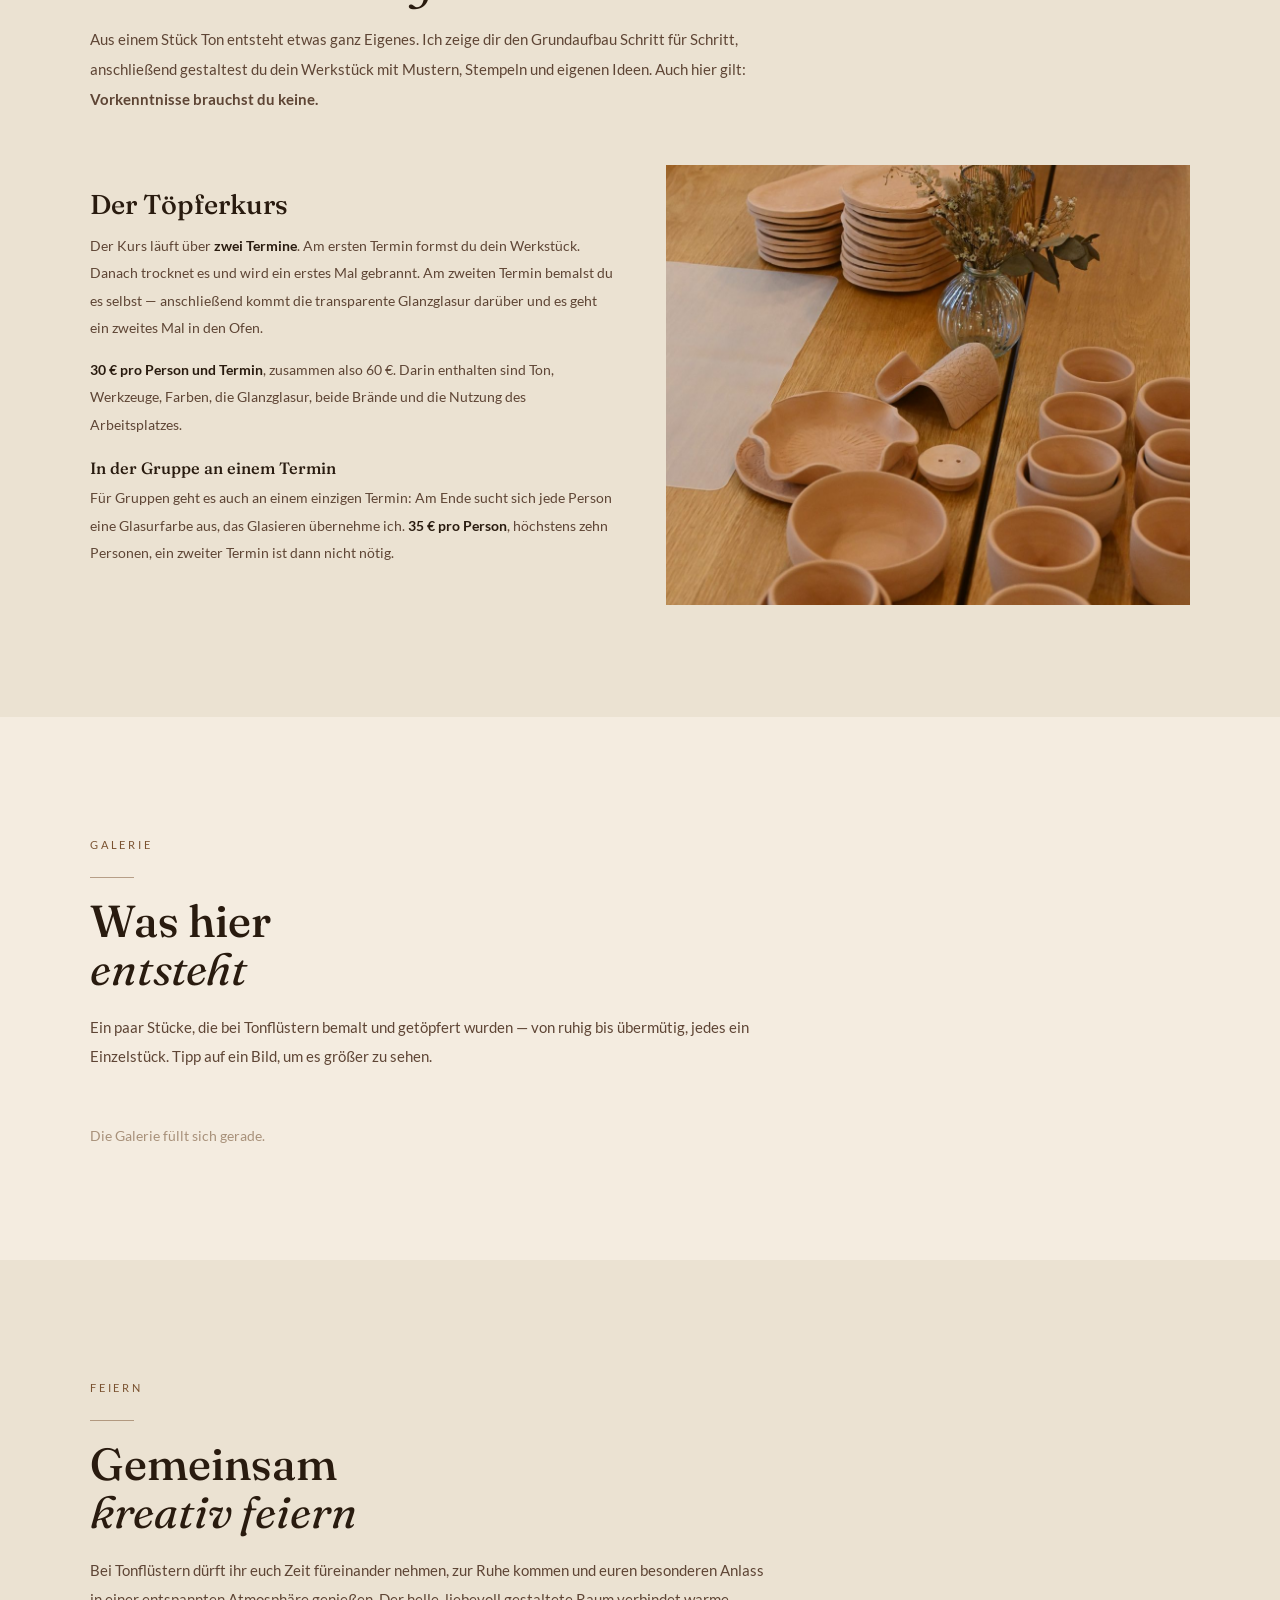
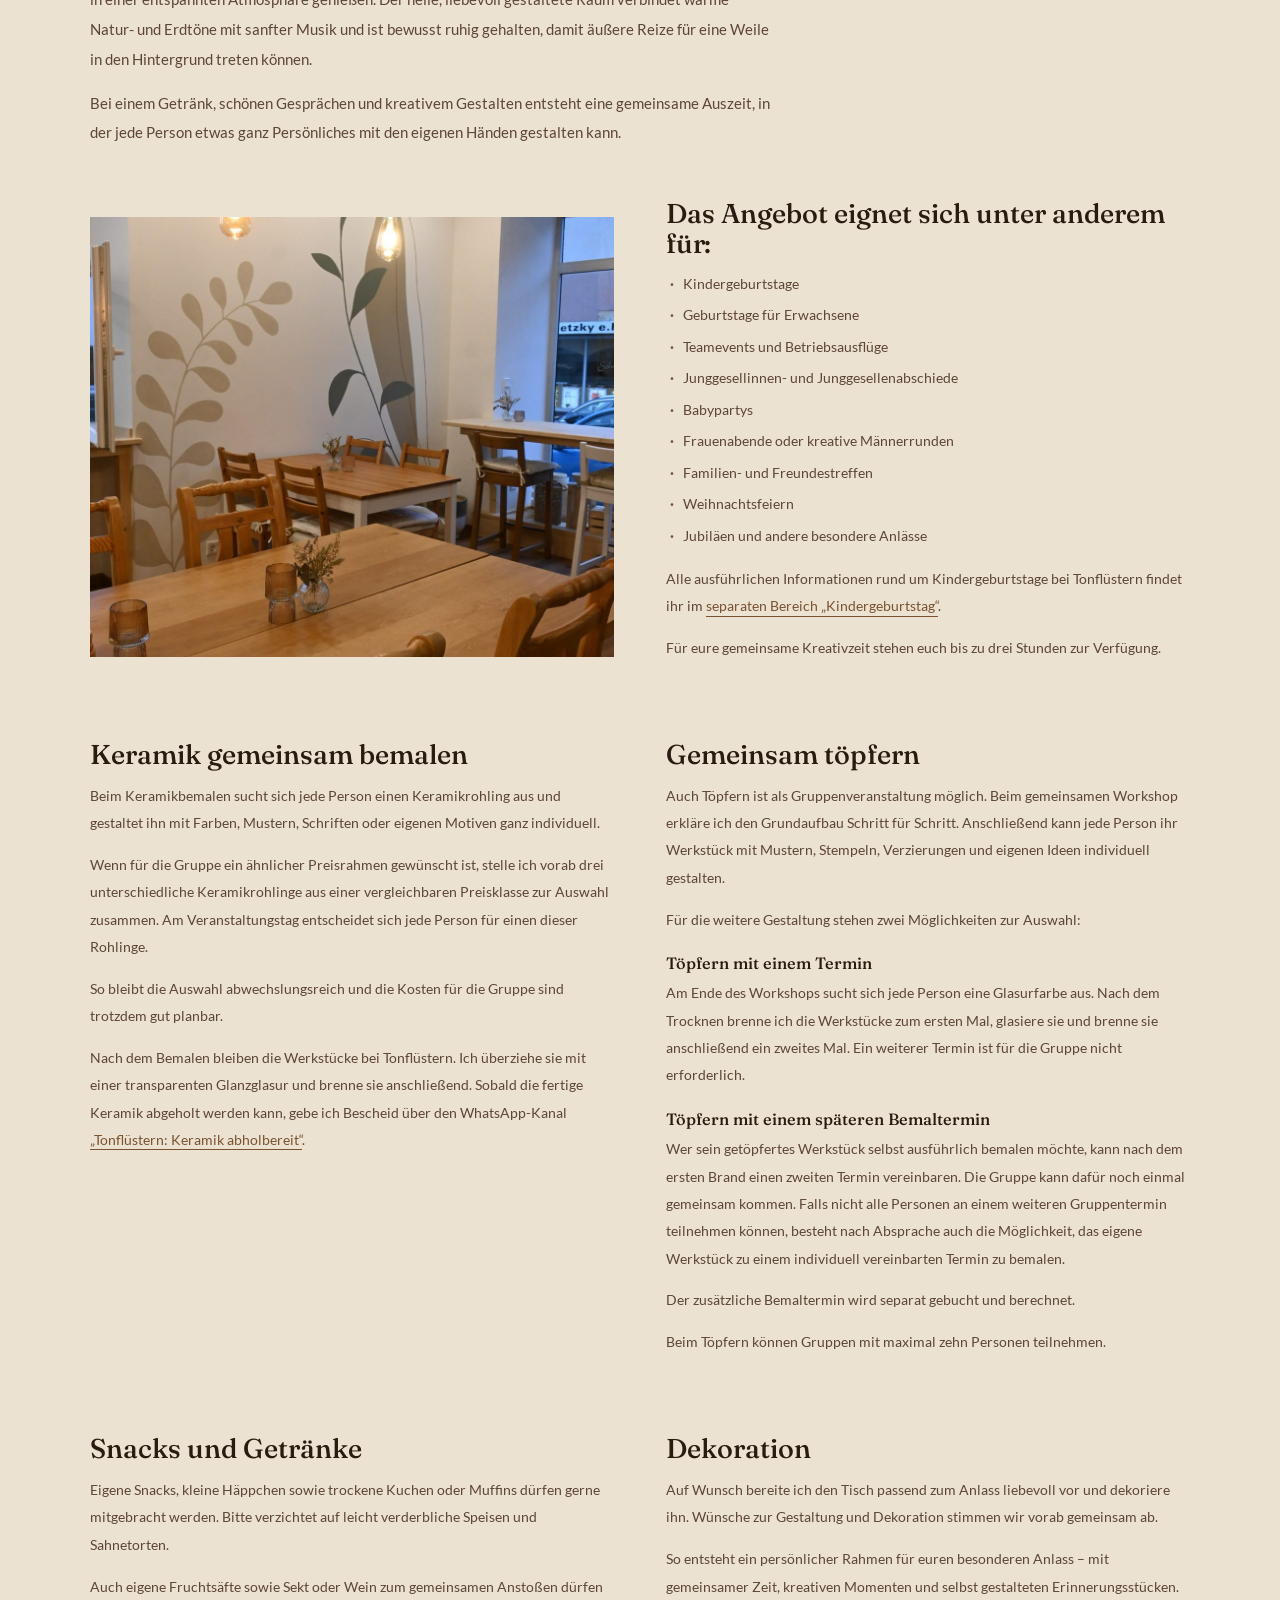
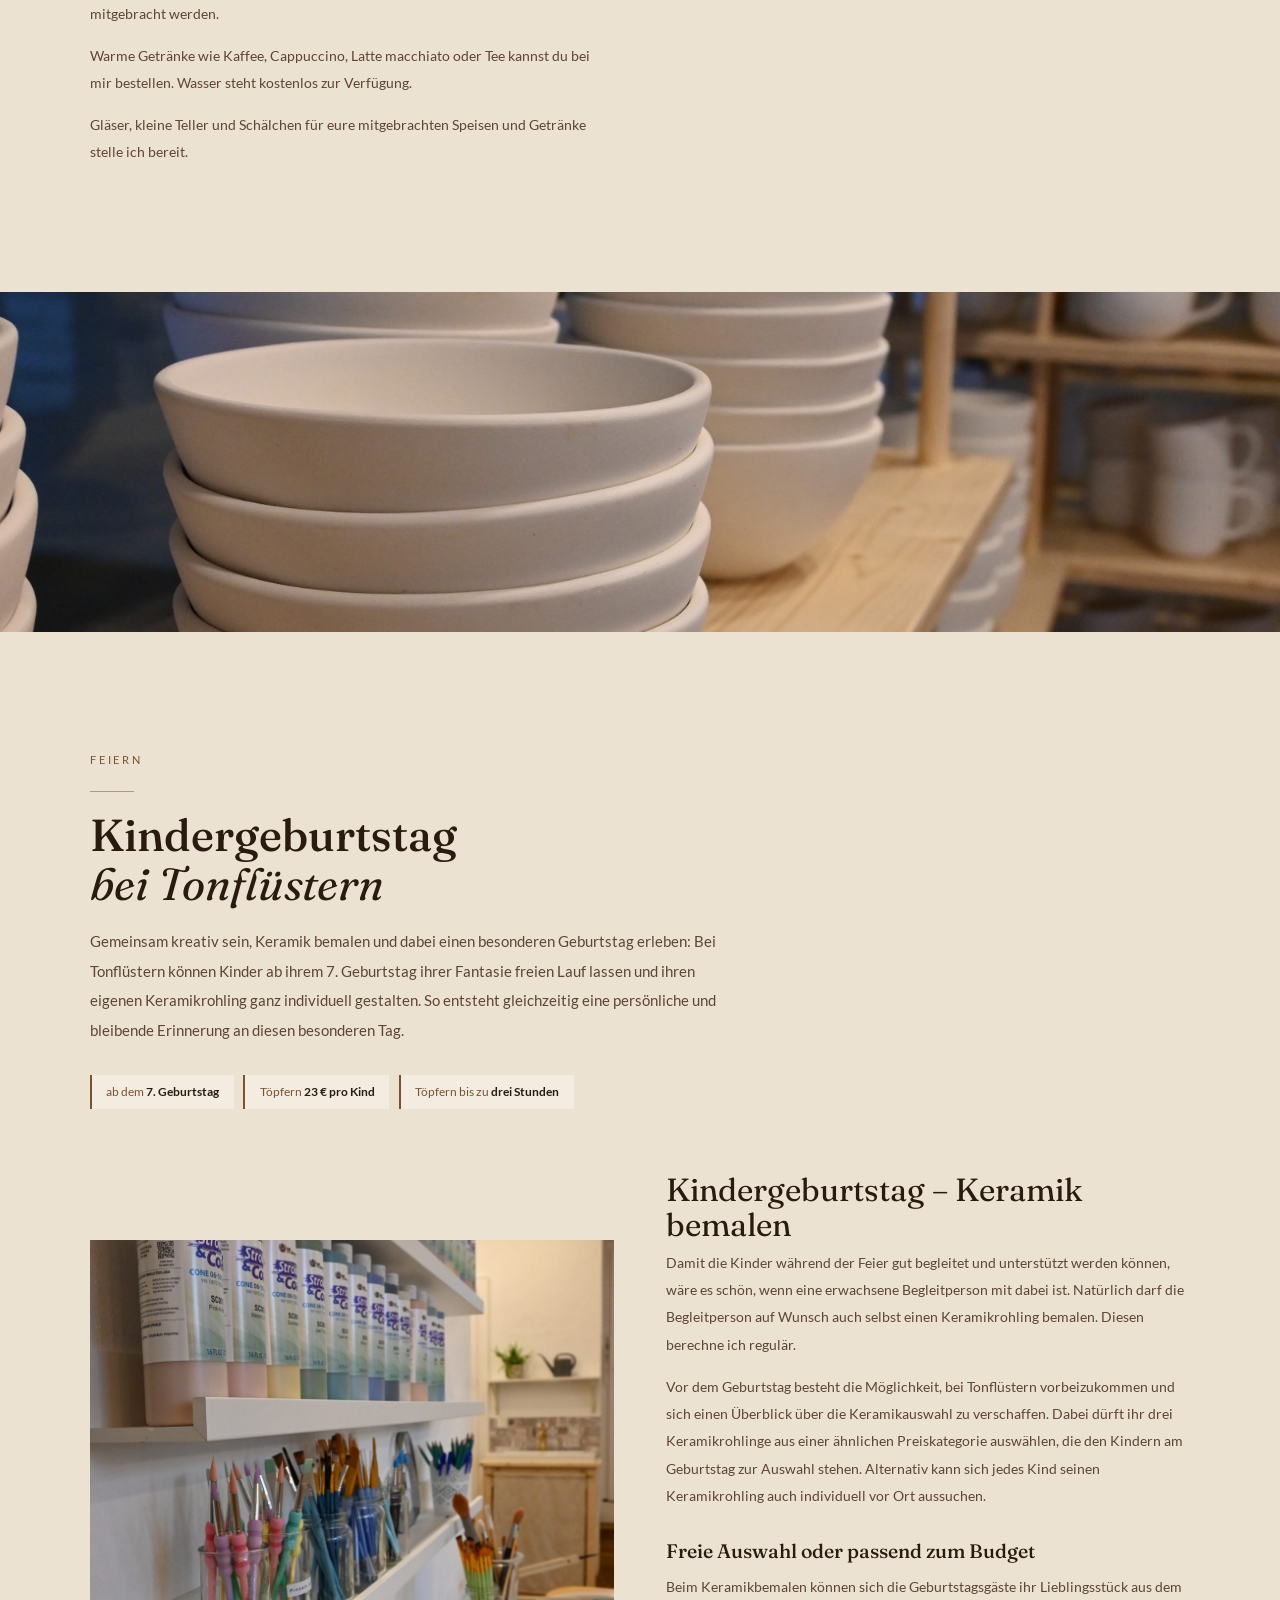
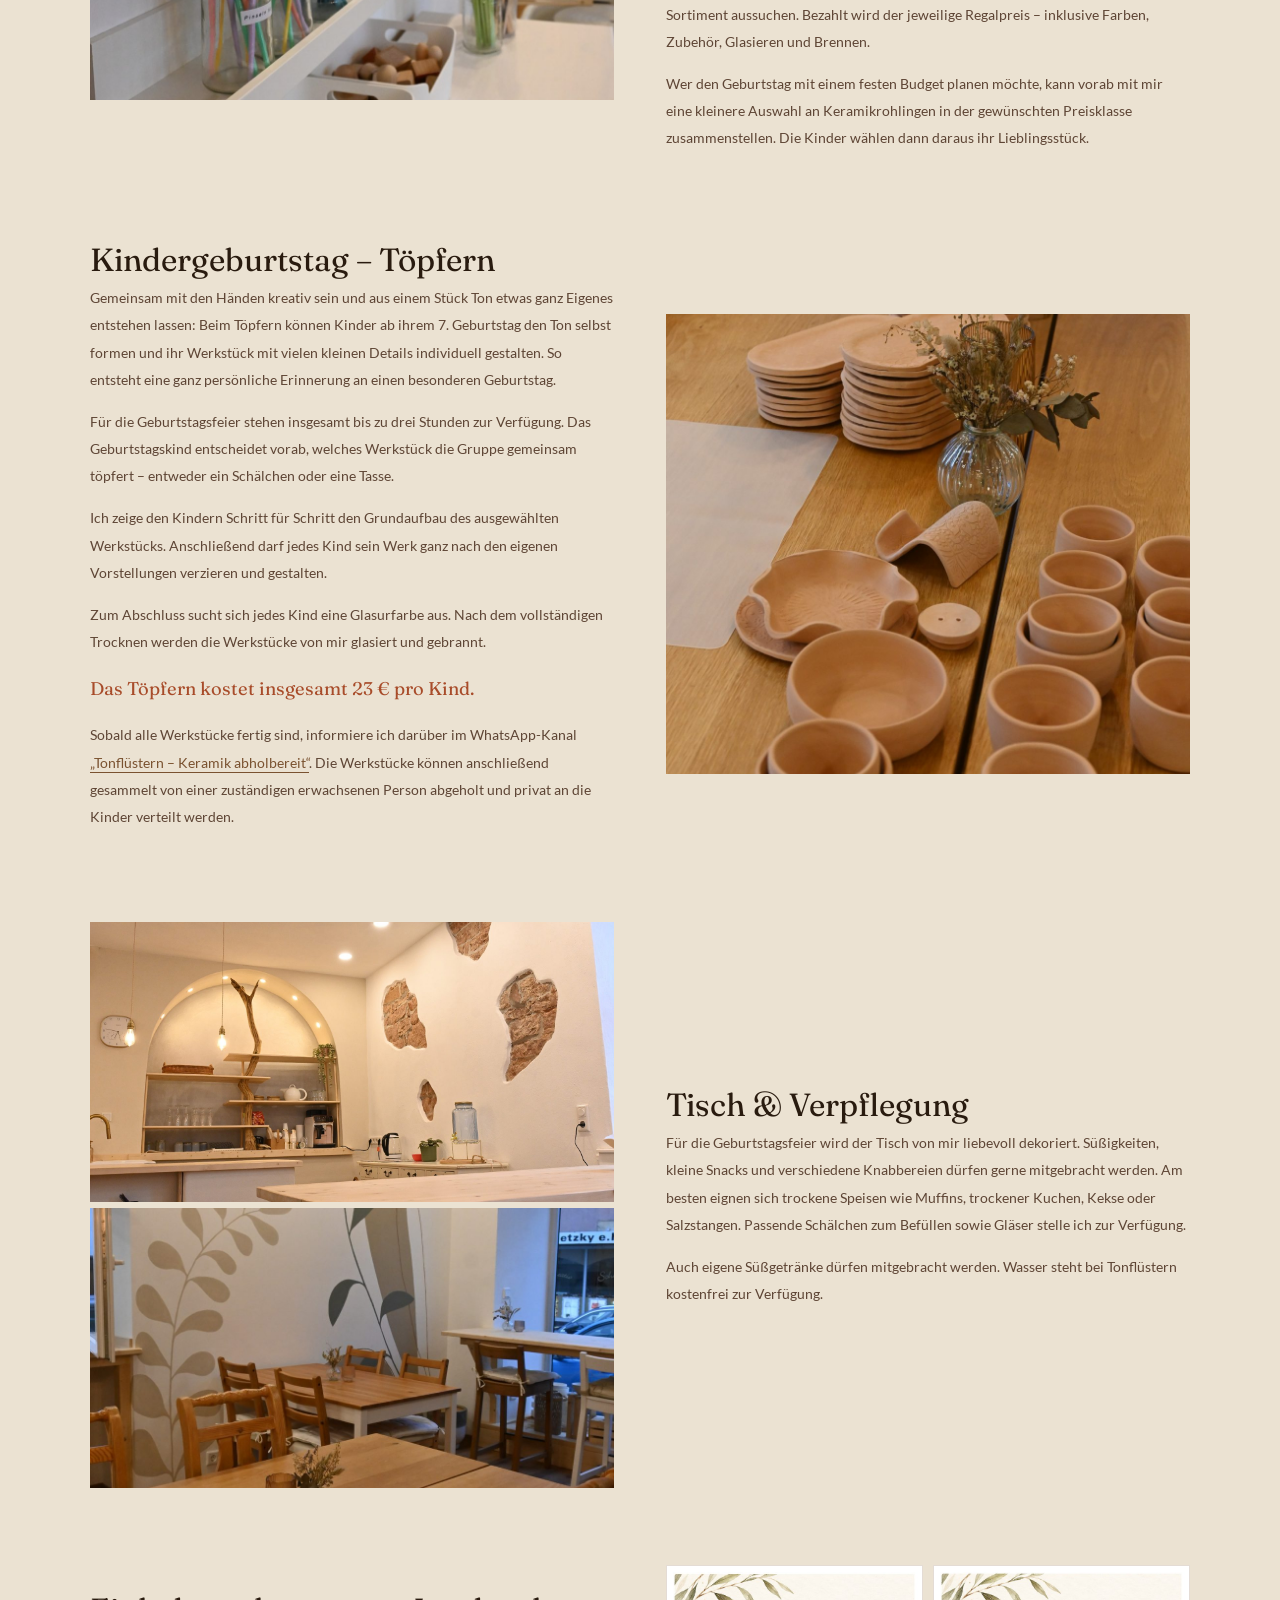
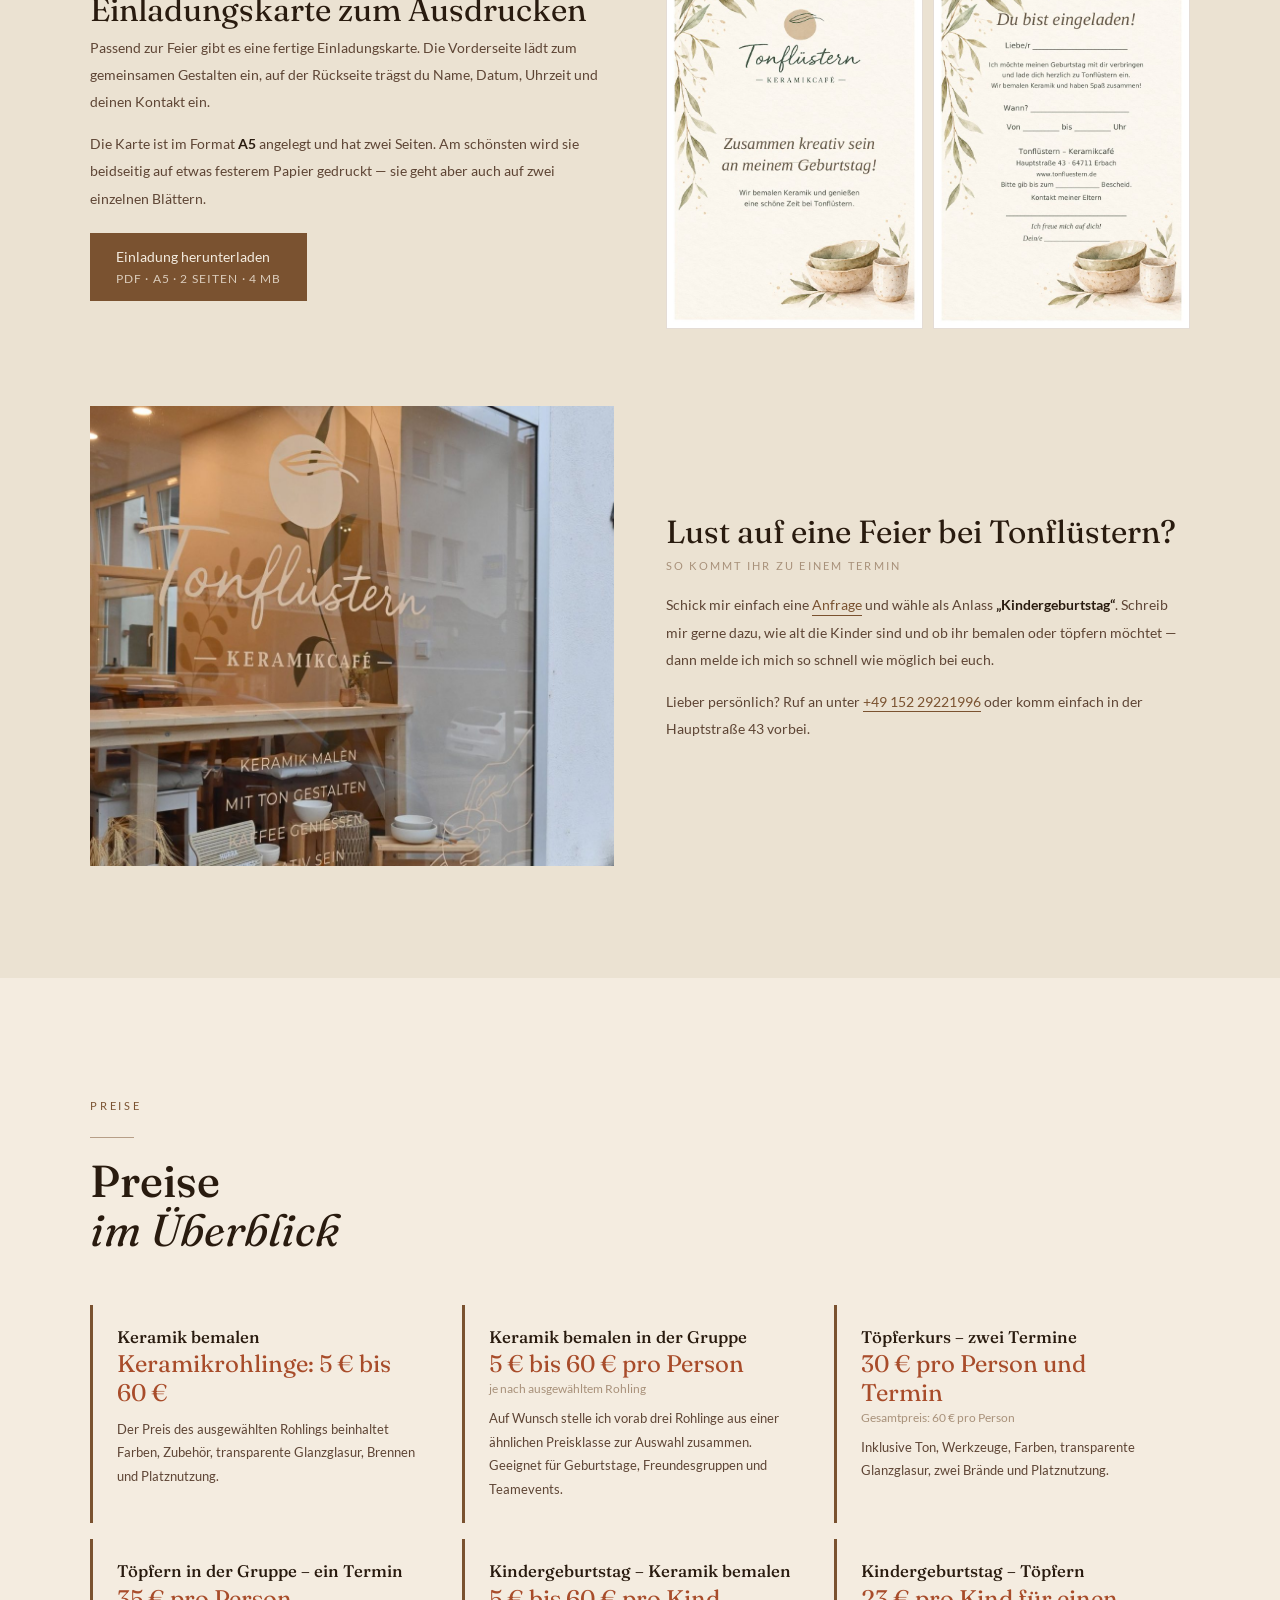
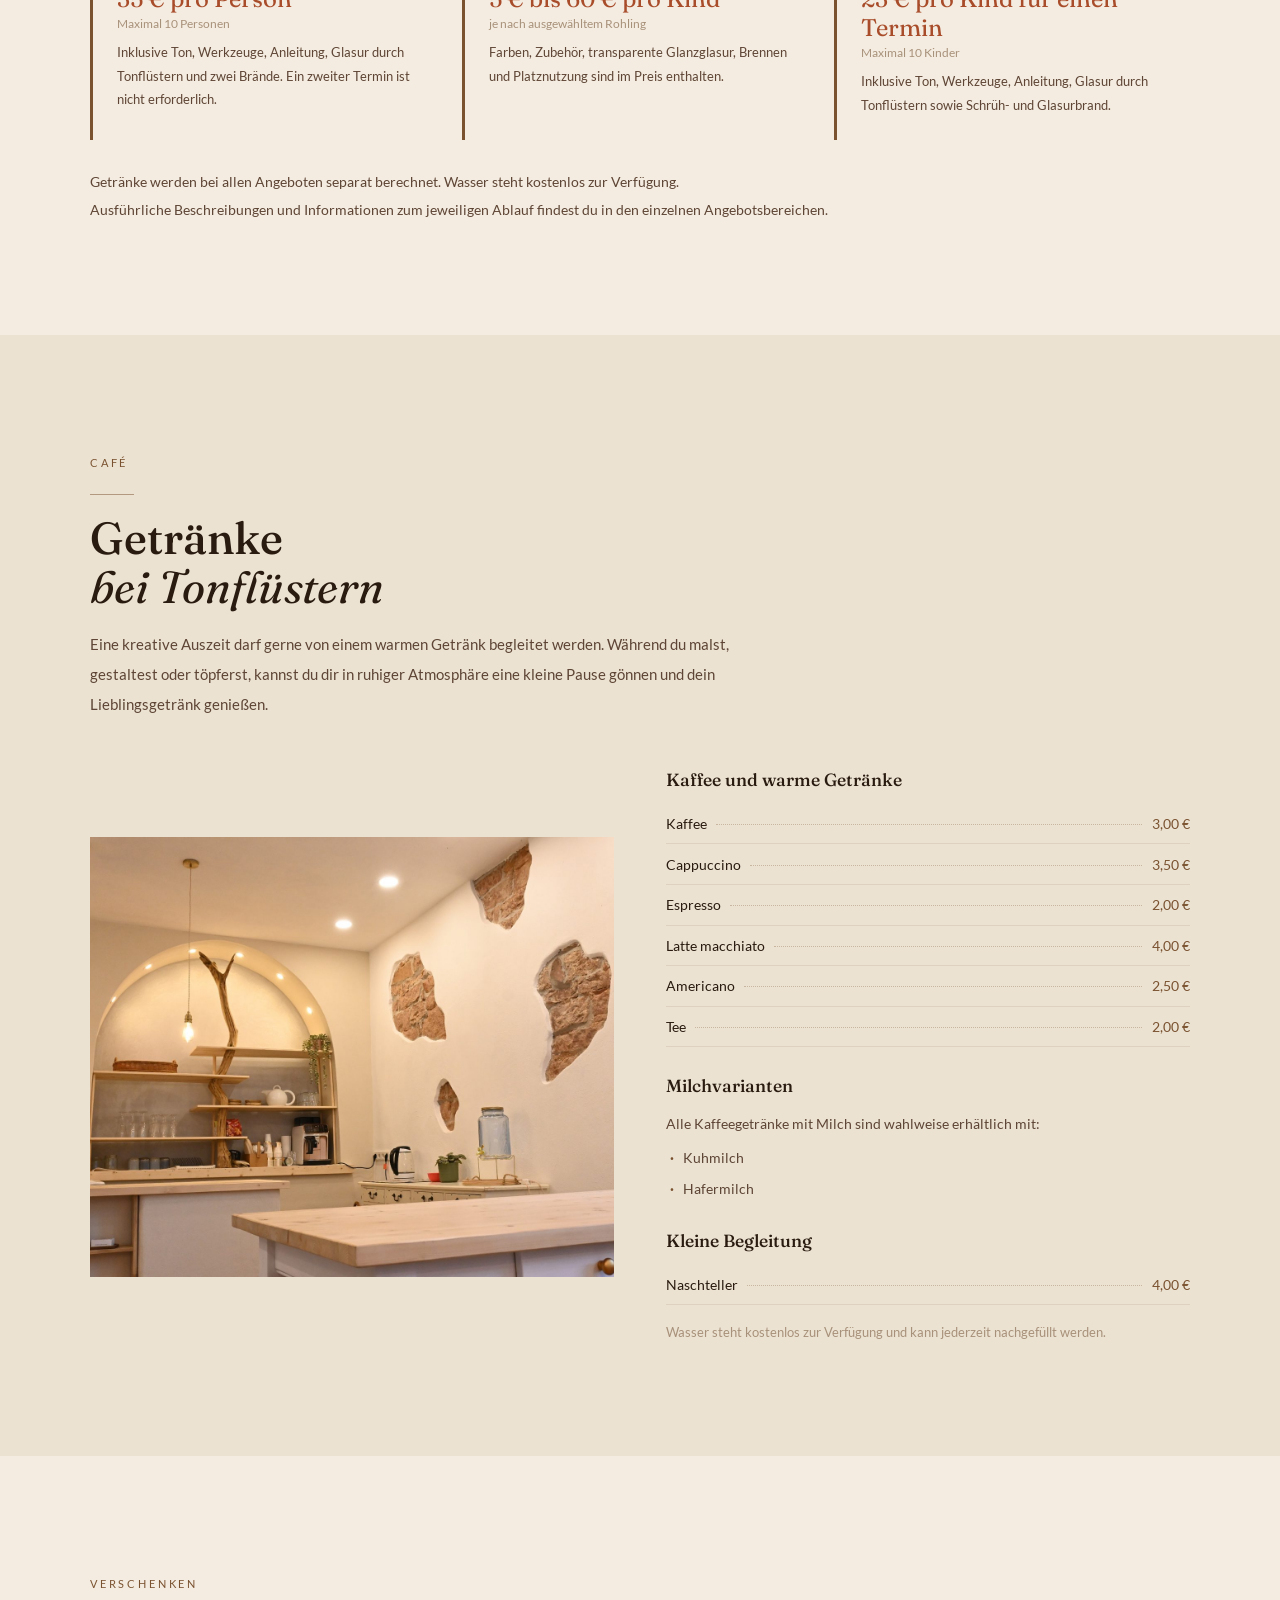
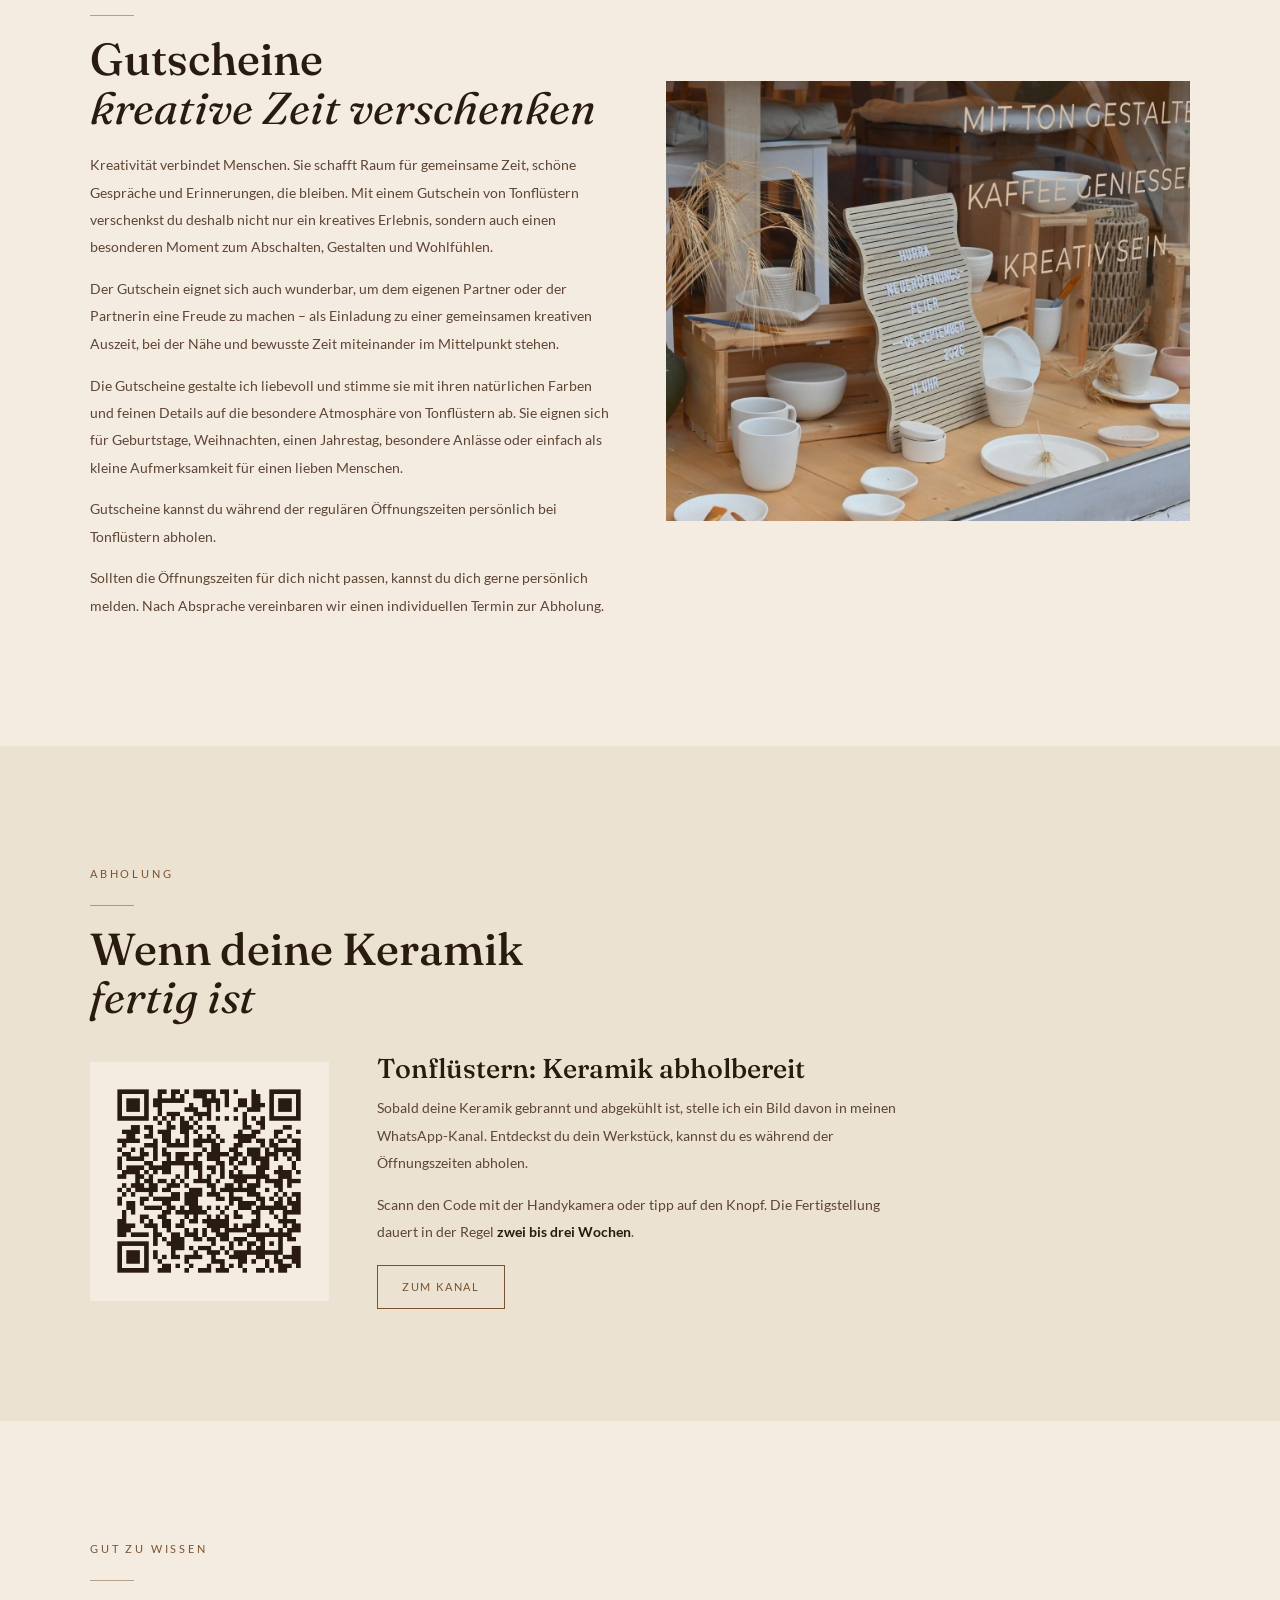
==== commit e0a58a73: "Einladungskarte zum Kindergeburtstag zum Selbstausdrucken Im Geburtstagsabschnitt steht jetzt die fe" ====
--- a/index.html
+++ b/index.html
@@ -628,6 +628,21 @@
     .kg-preis { display: inline-block; font-family: var(--fd); font-size: 1.15rem;
                 color: var(--terra); margin: .2rem 0 1rem; }
 
+    /* ── Einladungskarte ──
+       Beide Seiten nebeneinander, damit gleich zu sehen ist, dass
+       die Karte zwei Seiten hat. Auf dem Handy untereinander. */
+    .ein-vorschau { margin: 0; display: grid; gap: 10px; grid-template-columns: 1fr 1fr; }
+    .ein-vorschau img { width: 100%; height: auto; display: block;
+                        border: 1px solid rgba(122,82,48,.2); background: #fff; }
+    .ein-knopf {
+      display: inline-block; margin-top: .4rem; padding: .9rem 1.6rem;
+      background: var(--bronze); color: var(--bg-0); font-size: .9rem;
+      line-height: 1.4; transition: background .3s;
+    }
+    .ein-knopf:hover { background: var(--terra); }
+    .ein-knopf span { display: block; margin-top: .2rem; font-size: .72rem;
+                      letter-spacing: .1em; text-transform: uppercase; opacity: .8; }
+
     .kg-ruf { margin-top: clamp(2.5rem,5vw,4rem); padding-top: 1.8rem;
               border-top: 1px solid rgba(122,82,48,.15); font-size: .9rem; color: var(--cream-mid); }
     .kg-verweis { color: var(--bronze); border-bottom: 1px solid var(--bronze); padding-bottom: .1rem; }
@@ -1393,8 +1408,35 @@
       </div>
     </div>
 
+    <!-- Einladungskarte zum Selbstausdrucken -->
+    <div class="kg-block kg-block--gedreht rv" id="einladung">
+      <figure class="ein-vorschau">
+        <img src="einladung-vorn.jpg" alt="Vorderseite der Einladungskarte: Tonflüstern-Logo und „Zusammen kreativ sein an meinem Geburtstag!“"
+             loading="lazy" width="700" height="994">
+        <img src="einladung-hinten.jpg" alt="Rückseite der Einladungskarte mit Feldern für Name, Datum, Uhrzeit und Kontakt"
+             loading="lazy" width="700" height="994">
+      </figure>
+      <div class="kg-text">
+        <h3>Einladungskarte zum Ausdrucken</h3>
+        <p>
+          Passend zur Feier gibt es eine fertige Einladungskarte. Die Vorderseite lädt
+          zum gemeinsamen Gestalten ein, auf der Rückseite trägst du Name, Datum,
+          Uhrzeit und deinen Kontakt ein.
+        </p>
+        <p>
+          Die Karte ist im Format <strong>A5</strong> angelegt und hat zwei Seiten.
+          Am schönsten wird sie beidseitig auf etwas festerem Papier gedruckt —
+          sie geht aber auch auf zwei einzelnen Blättern.
+        </p>
+        <a class="ein-knopf" href="einladung-kindergeburtstag.pdf" target="_blank" rel="noopener noreferrer">
+          Einladung herunterladen
+          <span>PDF · A5 · 2 Seiten · 4 MB</span>
+        </a>
+      </div>
+    </div>
+
     <!-- Einladung -->
-    <div class="kg-block kg-block--gedreht rv">
+    <div class="kg-block rv">
       <figure>
         <img src="kbfenster.jpg" alt="Schaufenster von Tonflüstern in der Hauptstraße" loading="lazy" width="1066" height="1600">
       </figure>
@@ -1862,7 +1904,7 @@
         </div>
         <div class="bk-avail-item">
           <strong>Samstag &amp; Sonntag</strong>
-          <span>Auf Anfrage · am besten ab 11 Uhr im Studio</span>
+          <span>Auf Anfrage · 11:00 – 14:00 Uhr oder 15:00 – 18:00 Uhr</span>
         </div>
         <div class="bk-avail-item bk-avail-zu">
           <strong>Montag &amp; Dienstag</strong>
@@ -1894,9 +1936,9 @@
         </div>
 
         <div id="anfrage-note">
-          Samstag und Sonntag sind <strong>auf Anfrage</strong> — schreib mir einfach deinen Wunsch in die Nachricht,
-          ich versuche alles möglich zu machen. Am besten passt es, wenn du
-          <strong>ab 11 Uhr ins Studio kommst</strong> — anfragen kannst du natürlich jederzeit.
+          Samstag und Sonntag sind <strong>auf Anfrage</strong> — wähle im Formular eines der
+          beiden <strong>Zeitfenster</strong>. Ich melde mich so schnell wie möglich und
+          bestätige dir den Termin.
         </div>
 
         <div id="full-note">
@@ -1976,7 +2018,7 @@
                 <input type="tel" id="bk-phone" name="telefon" placeholder="+49 …" autocomplete="tel">
               </div>
               <div class="fg">
-                <label for="bk-pers">Personenanzahl * <span style="text-transform:none;letter-spacing:0;color:var(--cream-faint);">(max. 18)</span></label>
+                <label for="bk-pers">Personenanzahl * <span style="text-transform:none;letter-spacing:0;color:var(--cream-faint);">(höchstens 18)</span></label>
                 <input type="number" id="bk-pers" name="personen" required
                        min="1" max="18" step="1" value="1" placeholder="1">
               </div>
@@ -2299,6 +2341,9 @@
    BLOCKBELEGT: je Datum eine Liste mit der Belegung je Block. */
 let BLOECKE = [];
 let BLOCKBELEGT = {};
+/* Welche Zeitfenster von Hand geblockt wurden — fuer die
+   Unterscheidung "geschlossen" (Entscheidung) von "ausgebucht". */
+let BLOCKHAND = {};
 const MAX_PER_DAY = 18;
 
 // Wochentage: 0=So, 1=Mo, 2=Di, 3=Mi, 4=Do, 5=Fr, 6=Sa
@@ -2324,7 +2369,7 @@
 const anlassText = document.getElementById('bk-anlass-text');
 
 /* "Sonstiges" allein sagt nichts — dann wird kurz nachgefragt.
-   Das "required" wandert mit, wie bei der Wunschzeit: ein
+   Das "required" wandert mit, wie beim Zeitfenster: ein
    verborgenes Pflichtfeld wuerde das Absenden blockieren, ohne
    dass jemand sieht, woran es liegt. */
 function anlassFreitext() {
@@ -2453,7 +2498,17 @@
   if (art === 'zu')   return true;
   if (art === 'voll') return false;
   // Sonst wie bisher: ganz von Hand geblockt heisst geschlossen.
-  return (HANDEINTRAG[dkey(d)] || 0) >= MAX_PER_DAY;
+  if ((HANDEINTRAG[dkey(d)] || 0) >= MAX_PER_DAY) return true;
+  /* Am Wochenende reicht es, wenn beide Zeitfenster von Hand
+     geblockt sind — das ist dieselbe Entscheidung, nur in zwei
+     Schritten getroffen. */
+  if (REQUEST_DAYS.includes(d.getDay())) {
+    const h = BLOCKHAND[dkey(d)];
+    if (h && BLOECKE.length && BLOECKE.every((_, i) => (h[i] || 0) >= MAX_PER_DAY)) {
+      return true;
+    }
+  }
+  return false;
 }
 
 /* Erklaert, warum an einem Tag nichts geht.
@@ -2531,8 +2586,15 @@
    gestoppt. */
 const woGestoppt = d => REQUEST_DAYS.includes(d.getDay())
   && (WOCHENENDE_ZU || WOCHENENDE_TAGE.includes(dkey(d)));
+/* Am Wochenende ist der Tag voll, wenn in keinem Zeitfenster mehr
+   Platz ist — sonst saehe ein durchgebuchter Samstag im Kalender
+   frei aus und man erfuehre es erst beim Anklicken. */
+const alleBloeckeVoll = d => BLOECKE.length > 0
+  && BLOECKE.every((_, i) => blockFrei(dkey(d), i) <= 0);
 const isFull = d => buchbar(d) && (
-  REQUEST_DAYS.includes(d.getDay()) ? (handVoll(d) || woGestoppt(d)) : freeSeats(d) <= 0
+  REQUEST_DAYS.includes(d.getDay())
+    ? (handVoll(d) || woGestoppt(d) || alleBloeckeVoll(d))
+    : freeSeats(d) <= 0
 );
 
 // Deutsche Beschriftung setzen; schlaegt das fehl, bleibt der Kalender
@@ -2699,6 +2761,7 @@
       WOCHENENDE_TAGE = (j && Array.isArray(j.wochenende_tage)) ? j.wochenende_tage : [];
       if (j && Array.isArray(j.bloecke)) BLOECKE = j.bloecke;
       if (j && j.blockbelegt) BLOCKBELEGT = j.blockbelegt;
+      if (j && j.blockhand) BLOCKHAND = j.blockhand;
     })
     .catch(() => { /* offline oder Server-Problem */ });
 }
